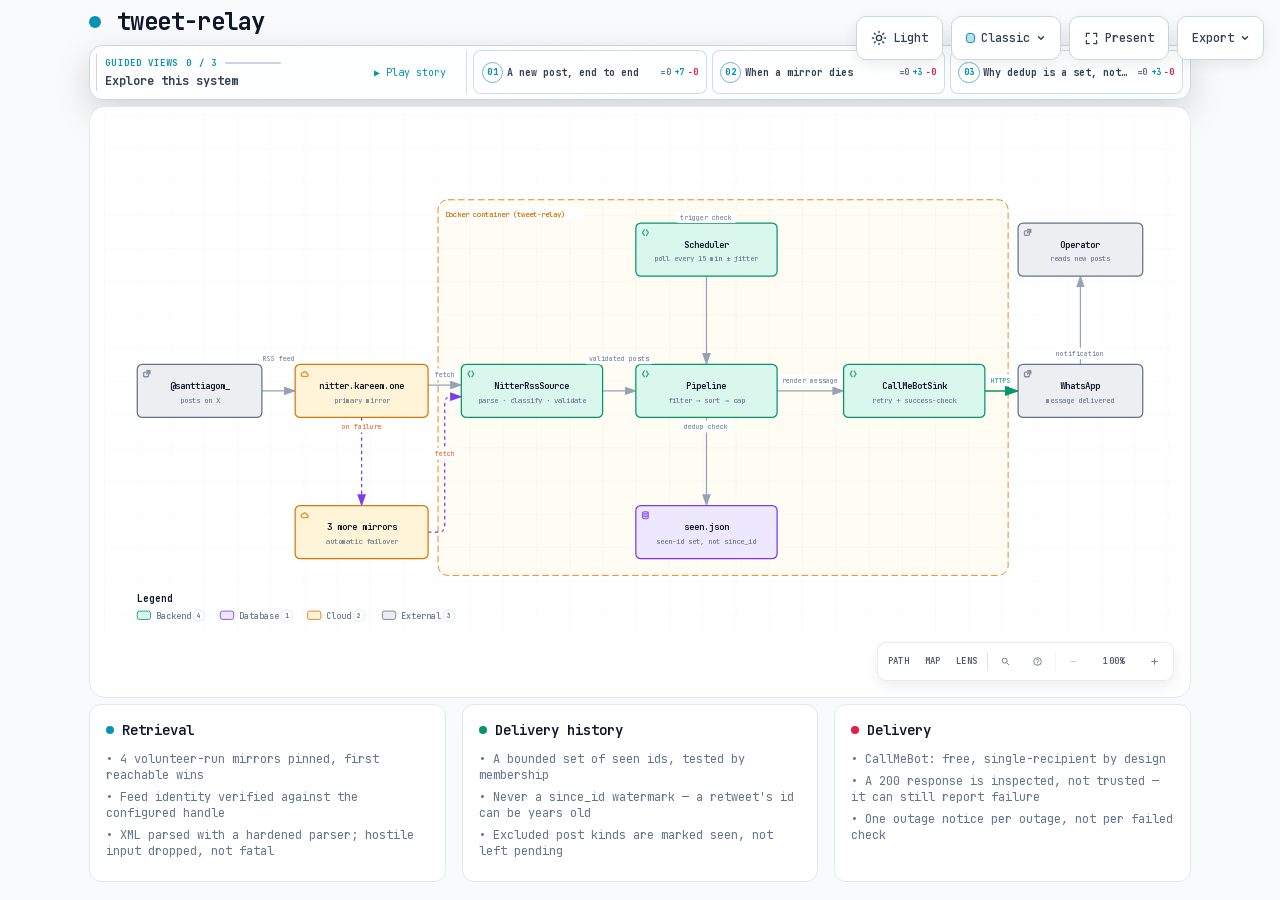
==== docs/tweet-relay.architecture.html @ aaff0f8b "Update README; add architecture diagram README was stale relative to the repo: test count (256 -> 27" ====
<!DOCTYPE html>
<html lang="en" data-theme="dark" data-preset="classic">
<head>
  <meta charset="UTF-8">
  <meta name="viewport" content="width=device-width, initial-scale=1.0">
  <meta name="generator" content="archify 2.17.0-dev.1">
  <title>tweet-relay Diagram</title>
  <script>
    // Resolve the theme before first paint so light-preference users don't
    // see a dark flash. The toolbar script below re-applies with UI state.
    (function () {
      try {
        var theme = null;
        try {
          var param = new URLSearchParams(window.location.search).get('theme');
          if (param === 'light' || param === 'dark') theme = param;
          if (new URLSearchParams(window.location.search).get('embed') === '1') {
            document.documentElement.setAttribute('data-embed', 'true');
          }
          if (new URLSearchParams(window.location.search).get('present') === '1') {
            document.documentElement.setAttribute('data-present', 'true');
          }
        } catch (_) {}
        if (!theme) {
          try { theme = localStorage.getItem('archify-theme'); } catch (_) {}
        }
        if (theme !== 'light' && theme !== 'dark') {
          theme = window.matchMedia('(prefers-color-scheme: light)').matches ? 'light' : 'dark';
        }
        document.documentElement.setAttribute('data-theme', theme);
      } catch (_) {}
    })();
  </script>
  <style id="archify-fonts">
/*
JetBrains Mono variable WOFF2 subsets from Google Fonts service revision v24.
These fixed bytes are shared by the viewer and its SVG/raster exports.
No local() source: an installed copy must not override the bundled font.
Uncovered characters (including CJK) still use the system fallback stack.
Upstream: https://github.com/JetBrains/JetBrainsMono

cyrillic-ext    1664 bytes  sha256 9343de2ca5d9549f792e7962375af8efb0f320c7643bfd36c884b5a30e5c396f
cyrillic        8892 bytes  sha256 4995a9a43ac659ec32fcd8b463755cd6a07b31a6e6b3894a6a153b661cf490e2
greek           6800 bytes  sha256 49c3da6c9a2b279b0f1f860f5cfb1f5dc38d88a5c7be9c9b1837bbc4e3db6111
vietnamese      5872 bytes  sha256 d44eb1936043a56038eb02dd70b243f379bef65783f94ec12f277550720411f1
latin-ext      11596 bytes  sha256 9c38cb2d0d2d93c1ee6e21fa78db76f13ea7e15e15cc64214c7ca89b6aaa35c4
latin          31340 bytes  sha256 2c32b9b3ee358c119e210f6f5195f9bd34894d78a785ff2e95d60e718e400af4

Copyright 2020 The JetBrains Mono Project Authors (https://github.com/JetBrains/JetBrainsMono)

This Font Software is licensed under the SIL Open Font License, Version 1.1.
This license is copied below, and is also available with a FAQ at:
https://openfontlicense.org


-----------------------------------------------------------
SIL OPEN FONT LICENSE Version 1.1 - 26 February 2007
-----------------------------------------------------------

PREAMBLE
The goals of the Open Font License (OFL) are to stimulate worldwide
development of collaborative font projects, to support the font creation
efforts of academic and linguistic communities, and to provide a free and
open framework in which fonts may be shared and improved in partnership
with others.

The OFL allows the licensed fonts to be used, studied, modified and
redistributed freely as long as they are not sold by themselves. The
fonts, including any derivative works, can be bundled, embedded,
redistributed and/or sold with any software provided that any reserved
names are not used by derivative works. The fonts and derivatives,
however, cannot be released under any other type of license. The
requirement for fonts to remain under this license does not apply
to any document created using the fonts or their derivatives.

DEFINITIONS
"Font Software" refers to the set of files released by the Copyright
Holder(s) under this license and clearly marked as such. This may
include source files, build scripts and documentation.

"Reserved Font Name" refers to any names specified as such after the
copyright statement(s).

"Original Version" refers to the collection of Font Software components as
distributed by the Copyright Holder(s).

"Modified Version" refers to any derivative made by adding to, deleting,
or substituting -- in part or in whole -- any of the components of the
Original Version, by changing formats or by porting the Font Software to a
new environment.

"Author" refers to any designer, engineer, programmer, technical
writer or other person who contributed to the Font Software.

PERMISSION & CONDITIONS
Permission is hereby granted, free of charge, to any person obtaining
a copy of the Font Software, to use, study, copy, merge, embed, modify,
redistribute, and sell modified and unmodified copies of the Font
Software, subject to the following conditions:

1) Neither the Font Software nor any of its individual components,
in Original or Modified Versions, may be sold by itself.

2) Original or Modified Versions of the Font Software may be bundled,
redistributed and/or sold with any software, provided that each copy
contains the above copyright notice and this license. These can be
included either as stand-alone text files, human-readable headers or
in the appropriate machine-readable metadata fields within text or
binary files as long as those fields can be easily viewed by the user.

3) No Modified Version of the Font Software may use the Reserved Font
Name(s) unless explicit written permission is granted by the corresponding
Copyright Holder. This restriction only applies to the primary font name as
presented to the users.

4) The name(s) of the Copyright Holder(s) or the Author(s) of the Font
Software shall not be used to promote, endorse or advertise any
Modified Version, except to acknowledge the contribution(s) of the
Copyright Holder(s) and the Author(s) or with their explicit written
permission.

5) The Font Software, modified or unmodified, in part or in whole,
must be distributed entirely under this license, and must not be
distributed under any other license. The requirement for fonts to
remain under this license does not apply to any document created
using the Font Software.

TERMINATION
This license becomes null and void if any of the above conditions are
not met.

DISCLAIMER
THE FONT SOFTWARE IS PROVIDED "AS IS", WITHOUT WARRANTY OF ANY KIND,
EXPRESS OR IMPLIED, INCLUDING BUT NOT LIMITED TO ANY WARRANTIES OF
MERCHANTABILITY, FITNESS FOR A PARTICULAR PURPOSE AND NONINFRINGEMENT
OF COPYRIGHT, PATENT, TRADEMARK, OR OTHER RIGHT. IN NO EVENT SHALL THE
COPYRIGHT HOLDER BE LIABLE FOR ANY CLAIM, DAMAGES OR OTHER LIABILITY,
INCLUDING ANY GENERAL, SPECIAL, INDIRECT, INCIDENTAL, OR CONSEQUENTIAL
DAMAGES, WHETHER IN AN ACTION OF CONTRACT, TORT OR OTHERWISE, ARISING
FROM, OUT OF THE USE OR INABILITY TO USE THE FONT SOFTWARE OR FROM
OTHER DEALINGS IN THE FONT SOFTWARE.
*/
    /* cyrillic-ext */
    @font-face { font-family: 'JetBrains Mono'; font-style: normal; font-weight: 400 800; font-display: swap;
      src: url([data-uri]) format('woff2');
      unicode-range: U+0460-052F, U+1C80-1C8A, U+20B4, U+2DE0-2DFF, U+A640-A69F, U+FE2E-FE2F; }
    /* cyrillic */
    @font-face { font-family: 'JetBrains Mono'; font-style: normal; font-weight: 400 800; font-display: swap;
      src: url([data-uri]) format('woff2');
      unicode-range: U+0301, U+0400-045F, U+0490-0491, U+04B0-04B1, U+2116; }
    /* greek */
    @font-face { font-family: 'JetBrains Mono'; font-style: normal; font-weight: 400 800; font-display: swap;
      src: url([data-uri]) format('woff2');
      unicode-range: U+0370-0377, U+037A-037F, U+0384-038A, U+038C, U+038E-03A1, U+03A3-03FF; }
    /* vietnamese */
    @font-face { font-family: 'JetBrains Mono'; font-style: normal; font-weight: 400 800; font-display: swap;
      src: url([data-uri]) format('woff2');
      unicode-range: U+0102-0103, U+0110-0111, U+0128-0129, U+0168-0169, U+01A0-01A1, U+01AF-01B0, U+0300-0301, U+0303-0304, U+0308-0309, U+0323, U+0329, U+1EA0-1EF9, U+20AB; }
    /* latin-ext */
    @font-face { font-family: 'JetBrains Mono'; font-style: normal; font-weight: 400 800; font-display: swap;
      src: url([data-uri]) format('woff2');
      unicode-range: U+0100-02BA, U+02BD-02C5, U+02C7-02CC, U+02CE-02D7, U+02DD-02FF, U+0304, U+0308, U+0329, U+1D00-1DBF, U+1E00-1E9F, U+1EF2-1EFF, U+2020, U+20A0-20AB, U+20AD-20C0, U+2113, U+2C60-2C7F, U+A720-A7FF; }
    /* latin */
    @font-face { font-family: 'JetBrains Mono'; font-style: normal; font-weight: 400 800; font-display: swap;
      src: url([data-uri]) format('woff2');
      unicode-range: U+0000-00FF, U+0131, U+0152-0153, U+02BB-02BC, U+02C6, U+02DA, U+02DC, U+0304, U+0308, U+0329, U+2000-206F, U+20AC, U+2122, U+2191, U+2193, U+2212, U+2215, U+FEFF, U+FFFD; }
  </style>
  <style>
    /* ==========================================================
       THEME VARIABLES — switch by toggling [data-theme] on <html>
       ========================================================== */
    :root,
    [data-theme="dark"] {
      --bg: #020617;
      --grid: #1e293b;
      --text: #ffffff;
      --text-muted: #94a3b8;
      --text-dim: #475569;
      /* UI chrome and menu hints need more contrast than SVG .t-dim accents */
      --text-faint: #7d8da1;

      --panel: rgba(15, 23, 42, 0.5);
      --panel-border: #1e293b;
      --lane-fill: rgba(15, 23, 42, 0.22);
      --lane-stroke: #334155;

      --arrow: #64748b;
      --arrow-emphasis: #34d399;

      /* Opaque mask color used behind semi-transparent component fills
         so the arrows drawn underneath are properly hidden. */
      --mask: #0f172a;

      --frontend-fill:    rgba(8, 51, 68, 0.4);
      --frontend-stroke:  #22d3ee;
      --backend-fill:     rgba(6, 78, 59, 0.4);
      --backend-stroke:   #34d399;
      --database-fill:    rgba(76, 29, 149, 0.4);
      --database-stroke:  #a78bfa;
      --cloud-fill:       rgba(120, 53, 15, 0.3);
      --cloud-stroke:     #fbbf24;
      --security-fill:    rgba(136, 19, 55, 0.4);
      --security-stroke:  #fb7185;
      --messagebus-fill:  rgba(251, 146, 60, 0.3);
      --messagebus-stroke:#fb923c;
      --external-fill:    rgba(30, 41, 59, 0.5);
      --external-stroke:  #94a3b8;

      --toolbar-bg:       rgba(15, 23, 42, 0.8);
      --toolbar-border:   #334155;
      --toolbar-text:     #e2e8f0;
      --toolbar-hover:    rgba(15, 23, 42, 0.95);
      --toolbar-menu-bg:  #0f172a;
    }

    [data-theme="light"] {
      --bg: #f8fafc;
      --grid: #e2e8f0;
      --text: #0f172a;
      --text-muted: #64748b;
      --text-dim: #94a3b8;
      --text-faint: #64748b;

      --panel: #ffffff;
      --panel-border: #e2e8f0;
      --lane-fill: rgba(248, 250, 252, 0.65);
      --lane-stroke: #cbd5e1;

      --arrow: #94a3b8;
      --arrow-emphasis: #059669;

      --mask: #ffffff;

      --frontend-fill:    rgba(34, 211, 238, 0.15);
      --frontend-stroke:  #0891b2;
      --backend-fill:     rgba(52, 211, 153, 0.18);
      --backend-stroke:   #059669;
      --database-fill:    rgba(167, 139, 250, 0.2);
      --database-stroke:  #7c3aed;
      --cloud-fill:       rgba(251, 191, 36, 0.18);
      --cloud-stroke:     #d97706;
      --security-fill:    rgba(251, 113, 133, 0.15);
      --security-stroke:  #e11d48;
      --messagebus-fill:  rgba(251, 146, 60, 0.15);
      --messagebus-stroke:#ea580c;
      --external-fill:    rgba(148, 163, 184, 0.18);
      --external-stroke:  #64748b;

      --toolbar-bg:       rgba(255, 255, 255, 0.92);
      --toolbar-border:   #cbd5e1;
      --toolbar-text:     #334155;
      --toolbar-hover:    #ffffff;
      --toolbar-menu-bg:  #ffffff;
    }

    /* ==========================================================
       SIGNAL FLOW — an opt-in, motion-forward visual preset.
       The variables also target a standalone exported SVG, whose
       root carries data-preset and data-theme directly.
       ========================================================== */
    [data-preset="signal-flow"][data-theme="dark"] {
      --bg: #030711;
      --grid: #15233a;
      --panel: rgba(6, 14, 28, 0.78);
      --panel-border: #1d3350;
      --lane-fill: rgba(9, 22, 40, 0.5);
      --lane-stroke: #2c4564;
      --text: #f5fbff;
      --text-muted: #9eb0c7;
      --text-dim: #52667f;
      --text-faint: #7890ad;
      --mask: #07101e;
      --frontend-fill: rgba(6, 182, 212, 0.14);
      --frontend-stroke: #67e8f9;
      --backend-fill: rgba(16, 185, 129, 0.14);
      --backend-stroke: #5eead4;
      --database-fill: rgba(139, 92, 246, 0.16);
      --database-stroke: #c4b5fd;
      --cloud-fill: rgba(245, 158, 11, 0.13);
      --cloud-stroke: #fcd34d;
      --security-fill: rgba(244, 63, 94, 0.13);
      --security-stroke: #fda4af;
      --messagebus-fill: rgba(249, 115, 22, 0.13);
      --messagebus-stroke: #fdba74;
      --external-fill: rgba(71, 85, 105, 0.24);
      --external-stroke: #a5b4c7;
      --arrow: #7890ad;
      --arrow-emphasis: #2dd4bf;
      --toolbar-bg: rgba(7, 16, 30, 0.86);
      --toolbar-border: #29415f;
      --toolbar-menu-bg: #07101e;
    }

    [data-preset="signal-flow"][data-theme="light"] {
      --bg: #f4f9fc;
      --grid: #d4e5ee;
      --panel: rgba(255, 255, 255, 0.82);
      --panel-border: #bfd5e2;
      --lane-fill: rgba(232, 243, 248, 0.62);
      --lane-stroke: #a9c5d5;
      --text: #102638;
      --text-muted: #587287;
      --text-dim: #8aa2b4;
      --text-faint: #668397;
      --mask: #ffffff;
      --frontend-fill: rgba(6, 182, 212, 0.09);
      --frontend-stroke: #0789a1;
      --backend-fill: rgba(5, 150, 105, 0.09);
      --backend-stroke: #087f69;
      --database-fill: rgba(124, 58, 237, 0.09);
      --database-stroke: #7254c7;
      --cloud-fill: rgba(217, 119, 6, 0.08);
      --cloud-stroke: #b9670b;
      --security-fill: rgba(225, 29, 72, 0.08);
      --security-stroke: #c53a59;
      --messagebus-fill: rgba(234, 88, 12, 0.08);
      --messagebus-stroke: #c65f27;
      --external-fill: rgba(100, 116, 139, 0.1);
      --external-stroke: #607a8c;
      --arrow: #7b97aa;
      --arrow-emphasis: #0d9488;
    }

    /* ==========================================================
       BLUEPRINT — a review-first drafting preset for deployment,
       infrastructure, and technical design documentation. It keeps
       the same semantic palette and geometry while trading glow for
       precise grid contrast, squared materials, and drafting marks.
       ========================================================== */
    [data-preset="blueprint"][data-theme="dark"] {
      --bg: #06131f;
      --grid: #17425a;
      --panel: rgba(7, 27, 43, 0.9);
      --panel-border: #27627f;
      --lane-fill: rgba(10, 43, 66, 0.36);
      --lane-stroke: #34799a;
      --text: #e3f6ff;
      --text-muted: #91b8ca;
      --text-dim: #557e92;
      --text-faint: #739caf;
      --mask: #0a2031;
      --frontend-fill: rgba(26, 157, 193, 0.14);
      --frontend-stroke: #66d9ef;
      --backend-fill: rgba(31, 155, 124, 0.13);
      --backend-stroke: #69dfbd;
      --database-fill: rgba(120, 105, 196, 0.14);
      --database-stroke: #b4a8ff;
      --cloud-fill: rgba(197, 145, 43, 0.13);
      --cloud-stroke: #ffd166;
      --security-fill: rgba(199, 76, 104, 0.13);
      --security-stroke: #ff8da1;
      --messagebus-fill: rgba(207, 112, 49, 0.13);
      --messagebus-stroke: #ffad66;
      --external-fill: rgba(84, 119, 139, 0.18);
      --external-stroke: #a7cad9;
      --arrow: #78a3b7;
      --arrow-emphasis: #64dfc1;
      --toolbar-bg: rgba(7, 28, 45, 0.92);
      --toolbar-border: #34799a;
      --toolbar-text: #d8f3ff;
      --toolbar-hover: rgba(18, 58, 83, 0.95);
      --toolbar-menu-bg: #0a2031;
    }

    [data-preset="blueprint"][data-theme="light"] {
      --bg: #edf7fa;
      --grid: #b5d5e1;
      --panel: rgba(249, 253, 255, 0.94);
      --panel-border: #78aabd;
      --lane-fill: rgba(210, 232, 240, 0.42);
      --lane-stroke: #83b2c4;
      --text: #123344;
      --text-muted: #4e7486;
      --text-dim: #86a6b4;
      --text-faint: #668c9d;
      --mask: #f9fdff;
      --frontend-fill: rgba(8, 145, 178, 0.08);
      --frontend-stroke: #087f9c;
      --backend-fill: rgba(5, 128, 101, 0.08);
      --backend-stroke: #08755f;
      --database-fill: rgba(100, 75, 180, 0.08);
      --database-stroke: #6757a8;
      --cloud-fill: rgba(181, 120, 15, 0.08);
      --cloud-stroke: #a86609;
      --security-fill: rgba(190, 48, 80, 0.07);
      --security-stroke: #b32f50;
      --messagebus-fill: rgba(196, 81, 22, 0.07);
      --messagebus-stroke: #b65120;
      --external-fill: rgba(79, 112, 128, 0.08);
      --external-stroke: #506f7e;
      --arrow: #6d93a5;
      --arrow-emphasis: #087f69;
      --toolbar-bg: rgba(247, 252, 254, 0.94);
      --toolbar-border: #8ab5c5;
      --toolbar-text: #294f61;
      --toolbar-hover: #ffffff;
      --toolbar-menu-bg: #f9fdff;
    }

    /* ==========================================================
       EDITORIAL — a warm, publication-minded preset for design
       reviews, launch notes, and documentation. The diagram keeps
       the same semantic palette and exact geometry, but trades
       software chrome for paper, ink, ruled structure, and one
       restrained vermilion accent.
       ========================================================== */
    [data-preset="editorial"][data-theme="dark"] {
      --bg: #181611;
      --grid: #39342a;
      --panel: rgba(35, 31, 24, 0.96);
      --panel-border: #625a4a;
      --lane-fill: rgba(52, 46, 35, 0.46);
      --lane-stroke: #726957;
      --text: #f4eddf;
      --text-muted: #b9ae9b;
      --text-dim: #776e60;
      --text-faint: #9d917e;
      --mask: #231f18;
      --frontend-fill: rgba(43, 133, 142, 0.16);
      --frontend-stroke: #7fc6c7;
      --backend-fill: rgba(63, 132, 92, 0.16);
      --backend-stroke: #8fc29e;
      --database-fill: rgba(117, 91, 141, 0.17);
      --database-stroke: #c0a4d0;
      --cloud-fill: rgba(170, 119, 49, 0.16);
      --cloud-stroke: #d8ad68;
      --security-fill: rgba(157, 69, 65, 0.17);
      --security-stroke: #df9085;
      --messagebus-fill: rgba(174, 79, 42, 0.16);
      --messagebus-stroke: #df946f;
      --external-fill: rgba(126, 115, 96, 0.18);
      --external-stroke: #b8ad99;
      --arrow: #948978;
      --arrow-emphasis: #dd6b3d;
      --toolbar-bg: rgba(35, 31, 24, 0.92);
      --toolbar-border: #625a4a;
      --toolbar-text: #eee5d5;
      --toolbar-hover: #302a20;
      --toolbar-menu-bg: #231f18;
    }

    [data-preset="editorial"][data-theme="light"] {
      --bg: #f2eee5;
      --grid: #d8d0c2;
      --panel: rgba(251, 248, 241, 0.97);
      --panel-border: #c4b9a6;
      --lane-fill: rgba(229, 221, 207, 0.42);
      --lane-stroke: #b8aa94;
      --text: #242018;
      --text-muted: #6f6658;
      --text-dim: #a09788;
      --text-faint: #817767;
      --mask: #fbf8f1;
      --frontend-fill: rgba(31, 117, 126, 0.09);
      --frontend-stroke: #287e84;
      --backend-fill: rgba(42, 119, 75, 0.09);
      --backend-stroke: #397b53;
      --database-fill: rgba(105, 75, 130, 0.09);
      --database-stroke: #765d86;
      --cloud-fill: rgba(157, 103, 31, 0.1);
      --cloud-stroke: #9a671f;
      --security-fill: rgba(153, 58, 52, 0.09);
      --security-stroke: #9e463f;
      --messagebus-fill: rgba(182, 70, 27, 0.09);
      --messagebus-stroke: #ad4b25;
      --external-fill: rgba(101, 91, 75, 0.09);
      --external-stroke: #746b5e;
      --arrow: #8a806f;
      --arrow-emphasis: #bb4c23;
      --toolbar-bg: rgba(251, 248, 241, 0.94);
      --toolbar-border: #c4b9a6;
      --toolbar-text: #40392f;
      --toolbar-hover: #fffdf8;
      --toolbar-menu-bg: #fbf8f1;
    }

    * { margin: 0; padding: 0; box-sizing: border-box; }

    body {
      font-family: 'JetBrains Mono', ui-monospace, SFMono-Regular, Menlo, Consolas, 'DejaVu Sans Mono', 'Liberation Mono', 'Noto Sans Mono CJK SC', 'PingFang SC', 'Hiragino Sans GB', 'Microsoft YaHei', monospace;
      background: var(--bg);
      min-height: 100vh;
      padding: 2rem;
      color: var(--text);
      transition: background 0.2s ease, color 0.2s ease;
    }

    html[data-preset="signal-flow"] body {
      background-image:
        radial-gradient(circle at 18% -8%, rgba(34, 211, 238, 0.14), transparent 34rem),
        radial-gradient(circle at 92% 18%, rgba(139, 92, 246, 0.12), transparent 30rem);
      background-attachment: fixed;
    }
    html[data-preset="signal-flow"][data-theme="light"] body {
      background-image:
        radial-gradient(circle at 18% -8%, rgba(6, 182, 212, 0.12), transparent 34rem),
        radial-gradient(circle at 92% 18%, rgba(139, 92, 246, 0.08), transparent 30rem);
    }
    html[data-preset="blueprint"] body {
      background-image:
        linear-gradient(var(--grid) 1px, transparent 1px),
        linear-gradient(90deg, var(--grid) 1px, transparent 1px);
      background-size: 32px 32px;
      background-position: -1px -1px;
      background-attachment: fixed;
    }
    html[data-preset="editorial"] body {
      background-image:
        linear-gradient(90deg, transparent 0, transparent 5.4rem, color-mix(in srgb, var(--security-stroke) 18%, transparent) 5.4rem, color-mix(in srgb, var(--security-stroke) 18%, transparent) calc(5.4rem + 1px), transparent calc(5.4rem + 1px)),
        repeating-linear-gradient(0deg, transparent 0, transparent 31px, color-mix(in srgb, var(--grid) 36%, transparent) 31px, color-mix(in srgb, var(--grid) 36%, transparent) 32px);
      background-attachment: fixed;
    }

    /* Gallery/embed mode keeps the generated artifact as the source of truth
       while presenting only its diagram surface inside a proof card. */
    html[data-embed="true"] body {
      min-height: 0;
      padding: 0;
      overflow: hidden;
      background: var(--bg);
      background-image: none;
    }
    html[data-embed="true"] .toolbar,
    html[data-embed="true"] .header,
    html[data-embed="true"] .cards,
    html[data-embed="true"] .diagram-nav,
    html[data-embed="true"] .overview-map,
    html[data-embed="true"] .focus-chip,
    html[data-embed="true"] .route-probe,
    html[data-embed="true"] .semantic-lens,
    html[data-embed="true"] .diagram-guide,
    html[data-embed="true"] .node-finder,
    html[data-embed="true"] .guided-views { display: none !important; }
    html[data-embed="true"] .container { max-width: none; }
    html[data-embed="true"] .diagram-container {
      padding: 0.5rem;
      border: 0;
      border-radius: 0;
      box-shadow: none;
    }
    html[data-embed="true"] .diagram-container svg { min-width: 0; }

    /* Share Chapter Cue lives in the HTML viewer layer, not inside the SVG.
       It gives one-shot embeds a title, authored note, truthful stop order,
       and lifecycle state while canonical diagram geometry stays untouched. */
    .share-chapter-cue { display: none; }
    html[data-embed="true"][data-share-playback="true"] .share-chapter-cue:not([hidden]),
    html[data-embed="true"][data-share-moment="true"] .share-chapter-cue:not([hidden]) {
      position: absolute;
      z-index: 18;
      top: 0.85rem;
      left: 50%;
      display: grid;
      grid-template-columns: auto minmax(9rem, 13.5rem) minmax(0, 1fr);
      align-items: center;
      gap: 0.45rem 0.85rem;
      width: min(52rem, calc(100% - 1.5rem));
      min-height: 3.35rem;
      padding: 0.55rem 0.75rem 0.65rem;
      overflow: hidden;
      border: 1px solid color-mix(in srgb, var(--frontend-stroke) 42%, var(--toolbar-border));
      border-radius: 0.75rem;
      background:
        linear-gradient(115deg, color-mix(in srgb, var(--frontend-fill) 52%, transparent), transparent 45%),
        color-mix(in srgb, var(--toolbar-menu-bg) 92%, transparent);
      color: var(--toolbar-text);
      box-shadow: 0 14px 42px rgba(0, 0, 0, 0.3), inset 0 1px 0 rgba(255, 255, 255, 0.045);
      backdrop-filter: blur(16px);
      pointer-events: none;
      animation: archify-share-cue-enter 280ms cubic-bezier(0.22, 1, 0.36, 1) both;
    }
    html[data-preset="blueprint"] .share-chapter-cue {
      border-radius: 0.2rem;
      background:
        linear-gradient(90deg, color-mix(in srgb, var(--frontend-fill) 46%, transparent), transparent 36%),
        var(--toolbar-menu-bg);
      box-shadow: 0 10px 28px rgba(0, 0, 0, 0.2);
      backdrop-filter: none;
    }
    html[data-preset="editorial"] .share-chapter-cue {
      border-color: var(--panel-border);
      background:
        linear-gradient(90deg, color-mix(in srgb, var(--security-fill) 58%, transparent), transparent 42%),
        var(--toolbar-menu-bg);
      box-shadow: 0 10px 30px color-mix(in srgb, #000 18%, transparent);
      backdrop-filter: none;
    }
    html[data-preset="editorial"] .share-chapter-state { color: var(--arrow-emphasis); }
    html[data-preset="editorial"] .share-chapter-state::before {
      border-radius: 0;
      box-shadow: none;
      transform: rotate(45deg) scale(0.8);
    }
    .share-chapter-index {
      display: grid;
      gap: 0.12rem;
      min-width: 5rem;
      padding-right: 0.75rem;
      border-right: 1px solid var(--toolbar-border);
    }
    .share-chapter-state {
      display: inline-flex;
      align-items: center;
      gap: 0.36rem;
      color: var(--frontend-stroke);
      font-size: 0.5rem;
      font-weight: 800;
      letter-spacing: 0.14em;
      text-transform: uppercase;
    }
    .share-chapter-state::before {
      width: 0.38rem;
      height: 0.38rem;
      border-radius: 50%;
      background: currentColor;
      box-shadow: 0 0 10px currentColor;
      content: '';
    }
    .share-chapter-cue[data-state="playing"] .share-chapter-state::before {
      animation: archify-share-cue-pulse 1.15s ease-in-out infinite;
    }
    .share-chapter-count {
      color: var(--text-faint);
      font-size: 0.5rem;
      font-weight: 700;
      letter-spacing: 0.08em;
      text-transform: uppercase;
    }
    .share-chapter-copy { min-width: 0; }
    .share-chapter-copy strong,
    .share-chapter-copy small,
    .share-chapter-route {
      display: block;
      overflow: hidden;
      text-overflow: ellipsis;
      white-space: nowrap;
    }
    .share-chapter-copy strong {
      color: var(--toolbar-text);
      font-size: 0.6875rem;
      line-height: 1.35;
    }
    .share-chapter-copy small {
      margin-top: 0.08rem;
      color: var(--text-muted);
      font-size: 0.5rem;
      line-height: 1.35;
    }
    .share-chapter-route {
      color: color-mix(in srgb, var(--frontend-stroke) 76%, var(--text-muted));
      font-size: 0.5625rem;
      font-weight: 650;
      letter-spacing: 0.015em;
      text-align: right;
    }
    .share-chapter-progress {
      position: absolute;
      right: 0;
      bottom: 0;
      left: 0;
      height: 2px;
      overflow: hidden;
      background: color-mix(in srgb, var(--toolbar-border) 72%, transparent);
    }
    .share-chapter-progress span {
      display: block;
      width: 100%;
      height: 100%;
      background: linear-gradient(90deg, var(--frontend-stroke), var(--database-stroke));
      box-shadow: 0 0 12px var(--frontend-stroke);
      transform: scaleX(0);
      transform-origin: left center;
    }

    /* Presentation Stage is a viewer-only layer: it gives the live diagram
       the viewport while keeping guided views, theme, focus, and exports real.
       Embed mode wins when both query parameters are present. */
    html[data-present="true"]:not([data-embed="true"]) body {
      height: 100dvh;
      min-height: 0;
      padding: 1rem;
      overflow: hidden;
    }
    html[data-present="true"]:not([data-embed="true"]) .container {
      display: flex;
      flex-direction: column;
      gap: 0.75rem;
      width: 100%;
      max-width: none;
      height: calc(100dvh - 2rem);
    }
    html[data-present="true"]:not([data-embed="true"]) .header {
      flex: none;
      min-width: 0;
      margin: 0;
      padding-right: 23rem;
    }
    html[data-present="true"]:not([data-embed="true"]) .header-row { margin-bottom: 0.25rem; }
    html[data-present="true"]:not([data-embed="true"]) .subtitle {
      overflow: hidden;
      text-overflow: ellipsis;
      white-space: nowrap;
    }
    html[data-present="true"]:not([data-embed="true"]) .guided-views {
      flex: none;
      margin-bottom: 0;
    }
    html[data-present="true"]:not([data-embed="true"]) .diagram-container {
      display: flex;
      flex: 1 1 auto;
      align-items: center;
      justify-content: center;
      min-height: 0;
      padding: 0.75rem;
      padding-bottom: calc(0.75rem + var(--archify-nav-reserve));
    }
    html[data-present="true"]:not([data-embed="true"]) .diagram-container > svg {
      flex: 1 1 auto;
      height: 100%;
      min-height: 0;
      width: 100%;
      min-width: 0;
    }
    html[data-present="true"]:not([data-embed="true"]) .cards { display: none; }
    html[data-present="true"]:not([data-embed="true"]) #btn-present {
      border-color: var(--frontend-stroke);
      color: var(--frontend-stroke);
    }

    /* The reader owns only the outer scale. Wide diagrams keep one authored
       SVG/viewBox while the runtime chooses a desktop width from the actual
       vertical budget. This avoids device-specific files and breakpoint
       jumps between a laptop and a tall monitor. */
    .container {
      width: 100%;
      max-width: var(--archify-reader-width, 1440px);
      margin: 0 auto;
    }
    @media (min-width: 768px) and (max-height: 920px) {
      .header { margin-bottom: 1rem; }
      .diagram-container { padding: 1rem; }
      .cards { margin-top: 1rem; }
      .card { padding: 1rem; }
    }

    .header { margin-bottom: 1.5rem; padding-right: 29.5rem; }

    html[data-preset="signal-flow"] .header,
    html[data-preset="blueprint"] .header,
    html[data-preset="editorial"] .header { padding-right: 29.5rem; }

    .header-row {
      display: flex;
      align-items: center;
      gap: 1rem;
      margin-bottom: 0.5rem;
    }

    .pulse-dot {
      width: 12px;
      height: 12px;
      background: var(--frontend-stroke);
      border-radius: 50%;
      animation: none;
    }

    html[data-motion-capable="true"] .pulse-dot { animation: pulse 2s infinite; }

    @keyframes pulse {
      0%, 100% { opacity: 1; }
      50% { opacity: 0.5; }
    }

    h1 {
      font-size: 1.5rem;
      font-weight: 700;
      letter-spacing: -0.025em;
    }

    .subtitle {
      color: var(--text-muted);
      font-size: 0.875rem;
      margin-left: 1.75rem;
    }

    html[data-preset="signal-flow"] .header-row::after {
      content: attr(data-preset-badge-signal-flow);
      margin-left: auto;
      color: var(--frontend-stroke);
      border: 1px solid var(--frontend-stroke);
      border-radius: 999px;
      padding: 0.28rem 0.6rem;
      font-size: 0.625rem;
      letter-spacing: 0.12em;
      opacity: 0.82;
      box-shadow: 0 0 20px rgba(34, 211, 238, 0.12);
      white-space: nowrap;
    }

    html[data-preset="blueprint"] .pulse-dot {
      width: 10px;
      height: 10px;
      border: 1px solid var(--frontend-stroke);
      border-radius: 1px;
      background: transparent;
      box-shadow: inset 0 0 0 2px var(--bg);
      transform: rotate(45deg);
      animation: none;
    }
    html[data-preset="blueprint"] .header-row::after {
      content: attr(data-preset-badge-blueprint);
      margin-left: auto;
      padding: 0.28rem 0.55rem;
      border-top: 1px solid var(--frontend-stroke);
      border-bottom: 1px solid var(--frontend-stroke);
      color: var(--frontend-stroke);
      font-size: 0.5625rem;
      font-weight: 700;
      letter-spacing: 0.14em;
      white-space: nowrap;
    }

    html[data-preset="editorial"] h1,
    html[data-preset="editorial"] .card h3 {
      font-family: Georgia, 'Times New Roman', 'Songti SC', STSong, serif;
      letter-spacing: -0.02em;
    }
    html[data-preset="editorial"] h1 { font-size: 1.72rem; font-weight: 600; }
    html[data-preset="editorial"] .pulse-dot {
      width: 9px;
      height: 9px;
      border: 1px solid var(--arrow-emphasis);
      border-radius: 0;
      background: var(--arrow-emphasis);
      box-shadow: 0 0 0 3px color-mix(in srgb, var(--arrow-emphasis) 14%, transparent);
      transform: rotate(45deg);
      animation: none;
    }
    html[data-preset="editorial"] .header-row::after {
      content: attr(data-preset-badge-editorial);
      margin-left: auto;
      padding: 0.32rem 0 0.24rem;
      border-bottom: 2px solid var(--arrow-emphasis);
      color: var(--arrow-emphasis);
      font-family: Georgia, 'Times New Roman', serif;
      font-size: 0.625rem;
      font-style: italic;
      font-weight: 600;
      letter-spacing: 0.08em;
      white-space: nowrap;
    }

    .diagram-container {
      --archify-nav-reserve: 0px;
      background: var(--panel);
      border-radius: 1rem;
      border: 1px solid var(--panel-border);
      padding: 1.5rem;
      padding-bottom: calc(1.5rem + var(--archify-nav-reserve));
      overflow: hidden;
      position: relative;
    }

    html[data-preset="signal-flow"] .diagram-container {
      position: relative;
      overflow: hidden;
      background: linear-gradient(180deg, rgba(8, 20, 38, 0.82), rgba(3, 8, 18, 0.94));
      box-shadow: inset 0 1px 0 rgba(255, 255, 255, 0.04), 0 28px 80px rgba(0, 0, 0, 0.34);
    }
    html[data-preset="signal-flow"][data-theme="light"] .diagram-container {
      background: linear-gradient(180deg, rgba(255, 255, 255, 0.9), rgba(237, 246, 250, 0.94));
      box-shadow: inset 0 1px 0 rgba(255, 255, 255, 0.72), 0 24px 60px rgba(45, 78, 99, 0.12);
    }
    html[data-preset="blueprint"] .diagram-container {
      border-color: var(--panel-border);
      border-radius: 0.35rem;
      background: var(--panel);
      box-shadow:
        inset 0 0 0 1px color-mix(in srgb, var(--panel-border) 34%, transparent),
        0 18px 48px rgba(0, 0, 0, 0.16);
    }
    html[data-preset="blueprint"] .diagram-container::after {
      content: "";
      position: absolute;
      z-index: 10;
      inset: 0.7rem;
      pointer-events: none;
      background:
        linear-gradient(var(--frontend-stroke), var(--frontend-stroke)) left top / 1.35rem 1px no-repeat,
        linear-gradient(var(--frontend-stroke), var(--frontend-stroke)) left top / 1px 1.35rem no-repeat,
        linear-gradient(var(--frontend-stroke), var(--frontend-stroke)) right top / 1.35rem 1px no-repeat,
        linear-gradient(var(--frontend-stroke), var(--frontend-stroke)) right top / 1px 1.35rem no-repeat,
        linear-gradient(var(--frontend-stroke), var(--frontend-stroke)) left bottom / 1.35rem 1px no-repeat,
        linear-gradient(var(--frontend-stroke), var(--frontend-stroke)) left bottom / 1px 1.35rem no-repeat,
        linear-gradient(var(--frontend-stroke), var(--frontend-stroke)) right bottom / 1.35rem 1px no-repeat,
        linear-gradient(var(--frontend-stroke), var(--frontend-stroke)) right bottom / 1px 1.35rem no-repeat;
      opacity: 0.58;
    }
    html[data-preset="editorial"] .diagram-container {
      overflow: hidden;
      border-color: var(--panel-border);
      border-radius: 0.38rem;
      background:
        linear-gradient(90deg, color-mix(in srgb, var(--security-fill) 58%, transparent), transparent 12%),
        var(--panel);
      box-shadow:
        0 1px 0 color-mix(in srgb, var(--text) 6%, transparent),
        0 18px 48px color-mix(in srgb, #000 19%, transparent);
    }
    html[data-preset="editorial"] .diagram-container::after {
      position: absolute;
      z-index: 10;
      top: 0.72rem;
      right: 1.25rem;
      padding: 0.2rem 0.52rem;
      border: 1px solid var(--panel-border);
      background: var(--panel);
      color: var(--arrow-emphasis);
      content: attr(data-preset-badge-editorial-plate);
      font-family: Georgia, 'Times New Roman', serif;
      font-size: 0.52rem;
      font-style: italic;
      font-weight: 600;
      letter-spacing: 0.09em;
      pointer-events: none;
    }
    html[data-embed="true"][data-preset="editorial"] .diagram-container::after { display: none; }
    html[data-motion-capable="true"][data-preset="signal-flow"][data-ambient-motion="running"] .diagram-container::before {
      content: "";
      position: absolute;
      inset: 0;
      pointer-events: none;
      background: linear-gradient(115deg, transparent 28%, rgba(103, 232, 249, 0.035) 48%, transparent 68%);
      transform: translateX(-70%);
      animation: archify-signal-scan 4.8s ease-in-out 1 both;
    }

    /* Motion Governor gives the reader a real static state and gives the
       strongest semantic action the only motion budget. Atmosphere resets to
       its authored base instead of freezing mid-cycle. Static artifacts never
       start a decorative pulse or scan. */
    html:not([data-motion-capable="true"]) svg[data-animation="trace"] [data-animate] {
      animation: none !important;
    }
    html[data-motion="still"] .pulse-dot,
    html[data-motion="still"] .diagram-container::before,
    html[data-motion="still"] svg[data-animation="trace"] [data-animate],
    html[data-motion-owner] .pulse-dot,
    html[data-motion-owner] .diagram-container::before,
    html[data-motion-owner] svg[data-animation="trace"] [data-animate],
    html[data-embed="true"] .pulse-dot,
    html[data-embed="true"] .diagram-container::before,
    html[data-share-playback="true"] .pulse-dot,
    html[data-share-playback="true"] .diagram-container::before,
    html[data-document-hidden="true"] .pulse-dot,
    html[data-document-hidden="true"] .diagram-container::before,
    html[data-document-hidden="true"] svg[data-animation="trace"] [data-animate] {
      animation: none !important;
    }
    html[data-motion="still"] .diagram-container::before,
    html[data-motion-owner] .diagram-container::before,
    html[data-embed="true"] .diagram-container::before,
    html[data-share-playback="true"] .diagram-container::before {
      opacity: 0;
    }
    html[data-motion="still"] .guided-view-progress span,
    html[data-motion="still"] .guided-story-caption,
    html[data-motion="still"] .story-trail-flow,
    html[data-motion="still"] .intent-trace-flow,
    html[data-motion="still"] .route-probe-flow,
    html[data-motion="still"] .route-journey-flow,
    html[data-motion="still"] .semantic-lens-flow,
    html[data-motion="still"] .diagram-guide,
    html[data-motion="still"] [data-story-step],
    html[data-motion="still"] .overview-map-live,
    html[data-motion="still"] .guided-view-stop,
    html[data-motion="still"] .share-chapter-cue,
    html[data-motion="still"] .share-chapter-state::before,
    html[data-motion="still"] .share-chapter-progress span,
    html[data-document-hidden="true"] .guided-view-progress span,
    html[data-document-hidden="true"] .story-trail-flow,
    html[data-document-hidden="true"] .intent-trace-flow,
    html[data-document-hidden="true"] .route-probe-flow,
    html[data-document-hidden="true"] .route-journey-flow,
    html[data-document-hidden="true"] .semantic-lens-flow,
    html[data-document-hidden="true"] .diagram-guide,
    html[data-document-hidden="true"] [data-story-step],
    html[data-document-hidden="true"] .overview-map-live,
    html[data-document-hidden="true"] .guided-view-stop,
    html[data-document-hidden="true"] .share-chapter-cue,
    html[data-document-hidden="true"] .share-chapter-state::before,
    html[data-document-hidden="true"] .share-chapter-progress span {
      animation: none !important;
    }
    html[data-motion="still"] .guided-view-progress span {
      transform: scaleX(1) !important;
    }
    html[data-motion="still"] svg[data-story-playing="true"] .story-trail-flow {
      stroke-dasharray: none;
      stroke-dashoffset: 0;
      opacity: 0.55;
    }
    html[data-motion="still"] .intent-trace-flow,
    html[data-motion="still"] .route-probe-flow {
      stroke-dasharray: none;
      stroke-dashoffset: 0;
      opacity: 0.72;
    }
    html[data-motion="still"] .route-journey-overlay,
    html[data-document-hidden="true"] .route-journey-overlay { display: none !important; }
    html[data-motion="still"] .relationship-pulse-overlay,
    html[data-motion="still"] .story-carrier-overlay,
    html[data-document-hidden="true"] .story-carrier-overlay { display: none !important; }
    html[data-motion="still"] .chapter-handoff-overlay { display: none !important; }
    html[data-motion="still"] .chapter-handoff-anchor { animation: none !important; }
    html[data-motion="still"] .guided-view-chapter,
    html[data-motion="still"] svg [data-node-id],
    html[data-motion="still"] svg [data-edge-from],
    html[data-motion="still"] svg [data-detail],
    html[data-motion="still"] svg [data-detail-anchor],
    html[data-motion="still"] svg [data-legend-hit],
    html[data-motion="still"] svg {
      transition: none !important;
    }

    svg {
      width: 100%;
      min-width: min(900px, 100%);
      display: block;
      transform-origin: 0 0;
      transition: transform 0.18s ease;
    }

    .diagram-container.is-camera-moving svg {
      transition: transform 0.42s cubic-bezier(0.22, 1, 0.36, 1);
    }
    .diagram-container.is-camera-transaction svg { transition: none; }
    .diagram-container.is-pannable { cursor: grab; }
    .diagram-container.is-panning { cursor: grabbing; user-select: none; }
    .diagram-container.is-panning svg { transition: none; }

    .diagram-nav {
      position: absolute;
      right: 1rem;
      bottom: 1rem;
      z-index: 12;
      display: inline-flex;
      align-items: center;
      max-width: calc(100% - 2rem);
      padding: 0.15rem;
      gap: 0;
      overflow-x: auto;
      border: 1px solid color-mix(in srgb, var(--toolbar-border) 48%, transparent);
      border-radius: 0.58rem;
      background: color-mix(in srgb, var(--toolbar-bg) 82%, transparent);
      box-shadow: 0 5px 14px rgba(0, 0, 0, 0.07);
      backdrop-filter: blur(10px);
      scrollbar-width: none;
    }
    .diagram-nav::-webkit-scrollbar { display: none; }
    .diagram-nav button,
    .focus-chip button,
    .guided-views button {
      border: 0;
      background: transparent;
      color: var(--toolbar-text);
      font: inherit;
      cursor: pointer;
    }
    .diagram-nav button {
      min-width: 2rem;
      height: 2rem;
      padding: 0 0.35rem;
      border-radius: 0.35rem;
      color: color-mix(in srgb, var(--toolbar-text) 68%, transparent);
      font-size: 0.56rem;
      font-weight: 600;
      letter-spacing: 0.02em;
      transition: background 0.15s, color 0.15s;
    }
    .diagram-nav button:hover,
    .diagram-nav button:focus-visible,
    .focus-chip button:hover,
    .focus-chip button:focus-visible,
    .guided-views button:hover,
    .guided-views button:focus-visible { background: var(--toolbar-hover); }
    .diagram-nav button:focus-visible,
    .focus-chip button:focus-visible,
    .guided-views button:focus-visible {
      outline: 2px solid var(--frontend-stroke);
      outline-offset: 1px;
    }
    .diagram-nav button:disabled { opacity: 0.38; cursor: default; }
    .diagram-nav button:disabled:hover { background: transparent; }
    .diagram-nav #btn-route-probe,
    .diagram-nav #btn-overview-map,
    .diagram-nav #btn-semantic-lens {
      min-width: auto;
      padding-inline: 0.5rem;
      color: color-mix(in srgb, var(--toolbar-text) 86%, transparent);
      font-weight: 650;
    }
    .diagram-nav #btn-node-finder,
    .diagram-nav [data-view="out"] {
      position: relative;
      margin-left: 0.25rem;
    }
    .diagram-nav #btn-node-finder::before,
    .diagram-nav [data-view="out"]::before {
      position: absolute;
      top: 0.4rem;
      bottom: 0.4rem;
      left: -0.13rem;
      width: 1px;
      background: color-mix(in srgb, var(--toolbar-border) 62%, transparent);
      content: "";
      pointer-events: none;
    }
    .diagram-nav-icon {
      display: block;
      width: 0.72rem;
      height: 0.72rem;
      margin: auto;
      background: currentColor;
      -webkit-mask-position: center;
      -webkit-mask-repeat: no-repeat;
      -webkit-mask-size: contain;
      mask-position: center;
      mask-repeat: no-repeat;
      mask-size: contain;
    }
    .diagram-nav-icon.find {
      -webkit-mask-image: url("data:image/svg+xml,%3Csvg xmlns='http://www.w3.org/2000/svg' viewBox='0 0 20 20'%3E%3Ccircle cx='8.5' cy='8.5' r='4.5' fill='none' stroke='black' stroke-width='1.8'/%3E%3Cpath d='m12 12 4 4' fill='none' stroke='black' stroke-width='1.8' stroke-linecap='round'/%3E%3C/svg%3E");
      mask-image: url("data:image/svg+xml,%3Csvg xmlns='http://www.w3.org/2000/svg' viewBox='0 0 20 20'%3E%3Ccircle cx='8.5' cy='8.5' r='4.5' fill='none' stroke='black' stroke-width='1.8'/%3E%3Cpath d='m12 12 4 4' fill='none' stroke='black' stroke-width='1.8' stroke-linecap='round'/%3E%3C/svg%3E");
    }
    .diagram-nav-icon.guide {
      -webkit-mask-image: url("data:image/svg+xml,%3Csvg xmlns='http://www.w3.org/2000/svg' viewBox='0 0 20 20'%3E%3Ccircle cx='10' cy='10' r='7' fill='none' stroke='black' stroke-width='1.7'/%3E%3Cpath d='M7.8 7.3a2.4 2.4 0 014.6.9c0 1.8-2.4 2-2.4 3.7M10 14.9h.01' fill='none' stroke='black' stroke-width='1.7' stroke-linecap='round'/%3E%3C/svg%3E");
      mask-image: url("data:image/svg+xml,%3Csvg xmlns='http://www.w3.org/2000/svg' viewBox='0 0 20 20'%3E%3Ccircle cx='10' cy='10' r='7' fill='none' stroke='black' stroke-width='1.7'/%3E%3Cpath d='M7.8 7.3a2.4 2.4 0 014.6.9c0 1.8-2.4 2-2.4 3.7M10 14.9h.01' fill='none' stroke='black' stroke-width='1.7' stroke-linecap='round'/%3E%3C/svg%3E");
    }
    .diagram-nav-icon.minus {
      -webkit-mask-image: url("data:image/svg+xml,%3Csvg xmlns='http://www.w3.org/2000/svg' viewBox='0 0 20 20'%3E%3Cpath d='M5 10h10' fill='none' stroke='black' stroke-width='1.8' stroke-linecap='round'/%3E%3C/svg%3E");
      mask-image: url("data:image/svg+xml,%3Csvg xmlns='http://www.w3.org/2000/svg' viewBox='0 0 20 20'%3E%3Cpath d='M5 10h10' fill='none' stroke='black' stroke-width='1.8' stroke-linecap='round'/%3E%3C/svg%3E");
    }
    .diagram-nav-icon.plus {
      -webkit-mask-image: url("data:image/svg+xml,%3Csvg xmlns='http://www.w3.org/2000/svg' viewBox='0 0 20 20'%3E%3Cpath d='M10 5v10M5 10h10' fill='none' stroke='black' stroke-width='1.8' stroke-linecap='round'/%3E%3C/svg%3E");
      mask-image: url("data:image/svg+xml,%3Csvg xmlns='http://www.w3.org/2000/svg' viewBox='0 0 20 20'%3E%3Cpath d='M10 5v10M5 10h10' fill='none' stroke='black' stroke-width='1.8' stroke-linecap='round'/%3E%3C/svg%3E");
    }
    .diagram-nav [data-view="reset"] {
      display: inline-flex;
      align-items: center;
      justify-content: center;
      gap: 0.2rem;
      min-width: 3.1rem;
      padding-inline: 0.35rem;
    }
    .diagram-nav [data-view="reset"][data-detail-visible] {
      min-width: 3.8rem;
    }
    .diagram-nav-detail {
      color: color-mix(in srgb, var(--toolbar-text) 52%, transparent);
      font-size: 0.44rem;
      font-weight: 700;
      line-height: 1;
      letter-spacing: 0.07em;
    }
    .diagram-nav-percent {
      color: color-mix(in srgb, var(--toolbar-text) 84%, transparent);
      font-size: 0.55rem;
      font-weight: 650;
      line-height: 1;
    }
    .diagram-container[data-camera-indicator="true"] .diagram-nav-detail,
    .diagram-container[data-camera-indicator="true"] .diagram-nav-percent { color: var(--frontend-stroke); }
    .diagram-nav #btn-diagram-guide[aria-expanded="true"] {
      color: var(--cloud-stroke);
      background: var(--toolbar-hover);
    }

    /* Semantic Radar is a deliberately simplified, viewer-only overview. It
       uses authored node bounds and the live camera viewport rather than
       cloning the canonical SVG, so IDs, filters, animation, and export state
       stay singular and deterministic. */
    .overview-map {
      position: absolute;
      right: 1rem;
      bottom: calc(4.15rem + var(--archify-nav-reserve));
      z-index: 12;
      width: 11.25rem;
      overflow: hidden;
      border: 1px solid color-mix(in srgb, var(--frontend-stroke) 52%, var(--toolbar-border));
      border-radius: 0.78rem;
      background: var(--toolbar-menu-bg);
      color: var(--toolbar-text);
      box-shadow: 0 16px 42px rgba(0, 0, 0, 0.3);
      backdrop-filter: blur(16px);
      font-size: 0.625rem;
    }
    .overview-map[hidden] { display: none; }
    .overview-map[data-docked="true"] {
      position: fixed;
      right: var(--archify-radar-right, 1rem);
      top: var(--archify-radar-top, 1rem);
      bottom: auto;
    }
    .overview-map[data-docked="true"][data-dock-side="left"] {
      right: auto;
      left: var(--archify-radar-left, 1rem);
    }
    html[data-preset="blueprint"] .overview-map { border-radius: 0.28rem; }
    .overview-map-head {
      display: grid;
      grid-template-columns: auto minmax(0, 1fr) auto;
      align-items: center;
      gap: 0.45rem;
      min-height: 2.25rem;
      padding: 0.42rem 0.48rem 0.38rem 0.55rem;
      border-bottom: 1px solid var(--toolbar-border);
      background: linear-gradient(110deg, color-mix(in srgb, var(--frontend-fill) 45%, transparent), transparent 68%);
      cursor: grab;
      touch-action: none;
      user-select: none;
    }
    .overview-map[data-panel-dragging="true"] .overview-map-head { cursor: grabbing; }
    .overview-map[data-placement-invalid="true"] {
      border-color: var(--security-stroke);
      box-shadow: 0 0 0 2px color-mix(in srgb, var(--security-stroke) 34%, transparent), 0 16px 42px rgba(0, 0, 0, 0.3);
    }
    .overview-map[data-compact="true"] {
      width: 7.4rem;
    }
    .overview-map[data-compact="true"] .overview-map-head {
      grid-template-columns: minmax(0, 1fr) auto;
      gap: 0.24rem;
      min-height: 1.5rem;
      padding: 0.05rem 0.16rem 0.05rem 0.32rem;
      border-bottom: 0;
    }
    .overview-map[data-compact="true"] .overview-map-live,
    .overview-map[data-compact="true"] .overview-map-copy,
    .overview-map[data-compact="true"] .overview-map-surface,
    .overview-map[data-compact="true"] .overview-map-hint {
      display: none;
    }
    .overview-map[data-compact="true"] .overview-map-expand { display: inline-flex; }
    .overview-map[data-compact="true"] .overview-map-close {
      width: 1.15rem;
      height: 1.15rem;
      font-size: 0.72rem;
    }
    .overview-map-live {
      width: 0.42rem;
      height: 0.42rem;
      border-radius: 50%;
      background: var(--backend-stroke);
      box-shadow: 0 0 0 0 color-mix(in srgb, var(--backend-stroke) 52%, transparent);
      animation: archify-radar-live 2.4s ease-out infinite;
    }
    .overview-map-copy { min-width: 0; line-height: 1.1; }
    .overview-map-copy strong {
      display: block;
      overflow: hidden;
      color: var(--frontend-stroke);
      font-size: 0.59rem;
      letter-spacing: 0.12em;
      text-transform: uppercase;
      white-space: nowrap;
      text-overflow: ellipsis;
    }
    .overview-map-copy small {
      display: block;
      margin-top: 0.18rem;
      overflow: hidden;
      color: var(--text-faint);
      font-size: 0.52rem;
      letter-spacing: 0.04em;
      white-space: nowrap;
      text-overflow: ellipsis;
    }
    .overview-map-expand {
      display: none;
      align-items: center;
      justify-content: center;
      min-width: 0;
      height: 1.2rem;
      padding: 0 0.34rem;
      overflow: hidden;
      border: 0;
      border-radius: 0.3rem;
      background: transparent;
      color: var(--frontend-stroke);
      font: inherit;
      font-size: 0.49rem;
      font-weight: 700;
      letter-spacing: 0.06em;
      text-transform: uppercase;
      white-space: nowrap;
      cursor: pointer;
    }
    .overview-map-close {
      width: 1.55rem;
      height: 1.55rem;
      padding: 0;
      border: 0;
      border-radius: 0.34rem;
      background: transparent;
      color: var(--toolbar-text);
      font: inherit;
      font-size: 0.9rem;
      cursor: pointer;
    }
    .overview-map-expand:hover,
    .overview-map-expand:focus-visible,
    .overview-map-close:hover,
    .overview-map-close:focus-visible { background: var(--toolbar-hover); }
    .overview-map-expand:focus-visible,
    .overview-map-close:focus-visible,
    .overview-map-surface:focus-visible,
    .overview-map-node:focus-visible {
      outline: 2px solid var(--frontend-stroke);
      outline-offset: 1px;
    }
    .overview-map-surface {
      position: relative;
      height: 7rem;
      margin: 0.42rem;
      overflow: hidden;
      border: 1px solid color-mix(in srgb, var(--panel-border) 72%, transparent);
      border-radius: 0.42rem;
      background:
        linear-gradient(color-mix(in srgb, var(--panel-border) 26%, transparent) 1px, transparent 1px),
        linear-gradient(90deg, color-mix(in srgb, var(--panel-border) 26%, transparent) 1px, transparent 1px),
        color-mix(in srgb, var(--bg) 86%, transparent);
      background-size: 12px 12px;
      cursor: crosshair;
      touch-action: none;
    }
    html[data-preset="blueprint"] .overview-map-surface { border-radius: 0.1rem; }
    .overview-map-surface > svg {
      width: 100%;
      height: 100%;
      min-width: 0;
      transform: none !important;
      transition: none !important;
      display: block;
      overflow: visible;
    }
    .overview-map-node {
      fill: var(--backend-stroke);
      fill-opacity: 0.52;
      stroke: var(--backend-stroke);
      stroke-opacity: 0.86;
      vector-effect: non-scaling-stroke;
      cursor: pointer;
      transition: fill-opacity 140ms ease, stroke-width 140ms ease, filter 140ms ease;
    }
    .overview-map-node[data-kind="frontend"],
    .overview-map-node[data-kind="start"] { fill: var(--frontend-stroke); stroke: var(--frontend-stroke); }
    .overview-map-node[data-kind="database"],
    .overview-map-node[data-kind="success"] { fill: var(--database-stroke); stroke: var(--database-stroke); }
    .overview-map-node[data-kind="cloud"],
    .overview-map-node[data-kind="waiting"] { fill: var(--cloud-stroke); stroke: var(--cloud-stroke); }
    .overview-map-node[data-kind="messagebus"] { fill: var(--messagebus-stroke); stroke: var(--messagebus-stroke); }
    .overview-map-node[data-kind="security"],
    .overview-map-node[data-kind="decision"],
    .overview-map-node[data-kind="failure"] { fill: var(--security-stroke); stroke: var(--security-stroke); }
    .overview-map-node[data-kind="external"],
    .overview-map-node[data-kind="neutral"] { fill: var(--external-stroke); stroke: var(--external-stroke); }
    .overview-map-node[data-radar-active="true"],
    .overview-map-node:hover,
    .overview-map-node:focus-visible {
      fill-opacity: 0.92;
      stroke-width: 2.2;
      filter: drop-shadow(0 0 3px currentColor);
    }
    .overview-map-viewport {
      fill: color-mix(in srgb, var(--frontend-fill) 56%, transparent);
      stroke: var(--frontend-stroke);
      stroke-width: 2;
      vector-effect: non-scaling-stroke;
      pointer-events: none;
      filter: drop-shadow(0 0 3px color-mix(in srgb, var(--frontend-stroke) 54%, transparent));
    }
    .overview-map-hint {
      display: flex;
      justify-content: space-between;
      gap: 0.5rem;
      padding: 0 0.52rem 0.46rem;
      color: var(--text-faint);
      font-size: 0.49rem;
      letter-spacing: 0.06em;
      text-transform: uppercase;
    }
    .diagram-nav #btn-overview-map[aria-expanded="true"] {
      color: var(--frontend-stroke);
      background: var(--toolbar-hover);
    }
    .overview-map-feedback {
      position: absolute;
      right: 1rem;
      bottom: 4.15rem;
      z-index: 13;
      max-width: min(16rem, calc(100% - 2rem));
      padding: 0.38rem 0.55rem;
      border: 1px solid color-mix(in srgb, var(--frontend-stroke) 52%, var(--toolbar-border));
      border-radius: 0.5rem;
      background: var(--toolbar-menu-bg);
      color: var(--toolbar-text);
      box-shadow: 0 8px 24px rgba(0, 0, 0, 0.2);
      font-size: 0.52rem;
      line-height: 1.35;
      pointer-events: none;
    }
    .overview-map-feedback[hidden] { display: none; }
    .focus-chip[data-radar-yielded="true"] { display: none !important; }
    .diagram-nav #btn-route-probe[aria-pressed="true"] {
      color: var(--backend-stroke);
      background: var(--toolbar-hover);
    }
    .diagram-nav #btn-semantic-lens[aria-expanded="true"],
    .diagram-nav #btn-semantic-lens[aria-pressed="true"] {
      color: var(--database-stroke);
      background: var(--toolbar-hover);
    }

    /* Semantic Lens turns the compiled node-kind palette into an analytical
       legend. One kind reveals its real traffic; two kinds compare only their
       direct authored relationships. Geometry and the canonical SVG stay put. */
    .semantic-lens {
      position: absolute;
      right: 1rem;
      bottom: calc(4.15rem + var(--archify-nav-reserve));
      z-index: 24;
      width: min(20rem, calc(100% - 2rem));
      overflow: hidden;
      border: 1px solid color-mix(in srgb, var(--database-stroke) 58%, var(--toolbar-border));
      border-radius: 0.82rem;
      background:
        linear-gradient(135deg, color-mix(in srgb, var(--database-fill) 34%, transparent), transparent 48%),
        var(--toolbar-menu-bg);
      color: var(--toolbar-text);
      box-shadow: 0 18px 52px rgba(0, 0, 0, 0.36);
      backdrop-filter: blur(18px);
      animation: archify-lens-in 180ms cubic-bezier(0.22, 1, 0.36, 1);
    }
    .semantic-lens[hidden] { display: none; }
    .semantic-lens[data-dock-side="left"] { left: 1rem; right: auto; }
    .semantic-lens[data-dock-side="right"] { left: auto; right: 1rem; }
    html[data-preset="blueprint"] .semantic-lens { border-radius: 0.28rem; }
    .semantic-lens-head {
      display: grid;
      grid-template-columns: minmax(0, 1fr) auto;
      align-items: start;
      gap: 0.75rem;
      padding: 0.72rem 0.78rem 0.62rem;
      border-bottom: 1px solid var(--toolbar-border);
    }
    .semantic-lens-eyebrow {
      display: block;
      color: var(--database-stroke);
      font-size: 0.5rem;
      font-weight: 800;
      letter-spacing: 0.16em;
      text-transform: uppercase;
    }
    .semantic-lens-title {
      display: block;
      margin-top: 0.16rem;
      color: var(--text);
      font-size: 0.82rem;
      letter-spacing: -0.02em;
    }
    .semantic-lens-close {
      width: 1.75rem;
      height: 1.75rem;
      padding: 0;
      border: 0;
      border-radius: 0.35rem;
      background: transparent;
      color: var(--toolbar-text);
      font: inherit;
      font-size: 1rem;
      cursor: pointer;
    }
    .semantic-lens-close:hover,
    .semantic-lens-close:focus-visible { background: var(--toolbar-hover); }
    .semantic-lens-instruction {
      margin: 0;
      padding: 0.52rem 0.78rem 0.48rem;
      color: var(--text-faint);
      font-size: 0.55rem;
      line-height: 1.45;
    }
    .semantic-lens-kinds {
      display: grid;
      grid-template-columns: 1fr 1fr;
      gap: 0.3rem;
      max-height: min(15rem, 40vh);
      padding: 0 0.5rem 0.5rem;
      overflow-y: auto;
      scrollbar-width: thin;
    }
    .semantic-lens-kind {
      --lens-color: var(--external-stroke);
      display: grid;
      grid-template-columns: auto minmax(0, 1fr) auto;
      align-items: center;
      gap: 0.42rem;
      min-width: 0;
      min-height: 2.15rem;
      padding: 0.35rem 0.42rem;
      border: 1px solid color-mix(in srgb, var(--lens-color) 24%, var(--toolbar-border));
      border-radius: 0.45rem;
      background: color-mix(in srgb, var(--panel) 76%, transparent);
      color: var(--toolbar-text);
      font: inherit;
      text-align: left;
      cursor: pointer;
      transition: border-color 140ms ease, background 140ms ease, opacity 140ms ease;
    }
    html[data-preset="blueprint"] .semantic-lens-kind { border-radius: 0.12rem; }
    .semantic-lens-kind[data-kind="frontend"],
    .semantic-lens-kind[data-kind="start"] { --lens-color: var(--frontend-stroke); }
    .semantic-lens-kind[data-kind="backend"],
    .semantic-lens-kind[data-kind="active"] { --lens-color: var(--backend-stroke); }
    .semantic-lens-kind[data-kind="database"],
    .semantic-lens-kind[data-kind="success"] { --lens-color: var(--database-stroke); }
    .semantic-lens-kind[data-kind="cloud"],
    .semantic-lens-kind[data-kind="waiting"] { --lens-color: var(--cloud-stroke); }
    .semantic-lens-kind[data-kind="messagebus"] { --lens-color: var(--messagebus-stroke); }
    .semantic-lens-kind[data-kind="security"],
    .semantic-lens-kind[data-kind="decision"],
    .semantic-lens-kind[data-kind="failure"] { --lens-color: var(--security-stroke); }
    .semantic-lens-kind:hover,
    .semantic-lens-kind:focus-visible,
    .semantic-lens-kind[aria-pressed="true"] {
      border-color: color-mix(in srgb, var(--lens-color) 78%, var(--toolbar-border));
      background: color-mix(in srgb, var(--lens-color) 11%, var(--panel));
    }
    .semantic-lens-kind:focus-visible,
    .semantic-lens-close:focus-visible,
    .semantic-lens-actions button:focus-visible {
      outline: 2px solid var(--database-stroke);
      outline-offset: 1px;
    }
    .semantic-lens-kind:disabled { opacity: 0.34; cursor: default; }
    .semantic-lens-swatch {
      width: 0.48rem;
      height: 0.48rem;
      border-radius: 50%;
      background: var(--lens-color);
      box-shadow: 0 0 8px color-mix(in srgb, var(--lens-color) 58%, transparent);
    }
    .semantic-lens-kind strong {
      overflow: hidden;
      color: var(--text);
      font-size: 0.61rem;
      text-overflow: ellipsis;
      white-space: nowrap;
    }
    .semantic-lens-kind em {
      color: var(--lens-color);
      font-size: 0.54rem;
      font-style: normal;
      font-weight: 800;
    }
    .semantic-lens-status {
      min-height: 2.5rem;
      margin: 0;
      padding: 0.55rem 0.78rem;
      border-top: 1px solid var(--toolbar-border);
      color: var(--text-faint);
      font-size: 0.55rem;
      line-height: 1.45;
    }
    .semantic-lens-status strong { color: var(--database-stroke); font-weight: 800; }
    .semantic-lens-actions {
      display: flex;
      justify-content: flex-end;
      gap: 0.28rem;
      padding: 0 0.62rem 0.62rem;
    }
    .semantic-lens-actions button {
      min-height: 1.8rem;
      padding: 0.28rem 0.48rem;
      border: 0;
      border-radius: 0.35rem;
      background: transparent;
      color: var(--toolbar-text);
      font: inherit;
      font-size: 0.56rem;
      cursor: pointer;
    }
    .semantic-lens-actions button:hover { background: var(--toolbar-hover); }
    .semantic-lens-actions #semantic-lens-copy { color: var(--database-stroke); }
    @keyframes archify-lens-in {
      from { opacity: 0; transform: translateY(5px) scale(0.985); }
      to { opacity: 1; transform: translateY(0) scale(1); }
    }

    /* Route Probe answers a reader question over the compiled semantic graph:
       choose two stable nodes and reveal the shortest authored directed route.
       The receipt and signal live entirely in the viewer layer. */
    .route-probe {
      position: absolute;
      left: 1rem;
      bottom: calc(1rem + var(--archify-nav-reserve));
      z-index: 12;
      width: min(46rem, calc(100% - 25rem));
      min-width: 18rem;
      overflow: hidden;
      border: 1px solid color-mix(in srgb, var(--backend-stroke) 62%, var(--toolbar-border));
      border-radius: 0.82rem;
      background:
        linear-gradient(115deg, color-mix(in srgb, var(--backend-fill) 50%, transparent), transparent 62%),
        var(--toolbar-menu-bg);
      color: var(--toolbar-text);
      box-shadow: 0 18px 48px rgba(0, 0, 0, 0.3);
      backdrop-filter: blur(16px);
      font-size: 0.625rem;
    }
    .route-probe[hidden] { display: none; }
    .route-probe[data-route-dock="top"] {
      top: 1rem;
      bottom: auto;
    }
    html[data-preset="blueprint"] .route-probe { border-radius: 0.25rem; }
    .route-probe-head {
      display: grid;
      grid-template-columns: minmax(0, 1fr) auto;
      align-items: start;
      gap: 0.65rem;
      padding: 0.52rem 0.58rem 0.44rem;
      border-bottom: 1px solid color-mix(in srgb, var(--toolbar-border) 80%, transparent);
    }
    .route-probe-copy { min-width: 0; }
    .route-probe-eyebrow {
      display: block;
      color: var(--backend-stroke);
      font-size: 0.48rem;
      font-weight: 800;
      letter-spacing: 0.15em;
      text-transform: uppercase;
    }
    .route-probe-title {
      display: block;
      margin-top: 0.14rem;
      overflow: hidden;
      color: var(--toolbar-text);
      font-size: 0.72rem;
      line-height: 1.25;
      white-space: nowrap;
      text-overflow: ellipsis;
    }
    .route-probe-actions { display: flex; gap: 0.2rem; }
    .route-probe button {
      min-height: 1.55rem;
      padding: 0.25rem 0.42rem;
      border: 0;
      border-radius: 0.36rem;
      background: transparent;
      color: var(--toolbar-text);
      font: inherit;
      cursor: pointer;
    }
    .route-probe button:hover,
    .route-probe button:focus-visible { background: var(--toolbar-hover); }
    .route-probe button:focus-visible {
      outline: 2px solid var(--backend-stroke);
      outline-offset: 1px;
    }
    .route-probe-copy-link { color: var(--frontend-stroke) !important; }
    .route-probe-find { color: var(--backend-stroke) !important; }
    .route-probe-copy-link[hidden] { display: none; }
    .route-probe-find[hidden] { display: none; }
    .route-probe-path {
      display: flex;
      align-items: center;
      min-height: 2.2rem;
      padding: 0.42rem 0.58rem 0.24rem;
      overflow-x: auto;
      scrollbar-width: thin;
      white-space: nowrap;
    }
    .route-probe-node,
    .route-probe button.route-probe-node {
      flex: none;
      max-width: 9.5rem;
      overflow: hidden;
      min-height: 1.75rem !important;
      padding: 0.22rem 0.38rem;
      border: 1px solid color-mix(in srgb, var(--backend-stroke) 46%, var(--toolbar-border));
      border-radius: 999px;
      background: color-mix(in srgb, var(--backend-fill) 52%, transparent);
      color: var(--text);
      font-size: 0.56rem;
      font-weight: 700;
      text-overflow: ellipsis;
      white-space: nowrap;
    }
    .route-probe-node[data-endpoint="start"] {
      border-color: var(--frontend-stroke);
      color: var(--frontend-stroke);
    }
    .route-probe-node[data-endpoint="end"] {
      border-color: var(--security-stroke);
      color: var(--security-stroke);
    }
    .route-probe-node[data-route-journey-state="past"] { opacity: 0.66; }
    .route-probe-node[data-route-journey-state="future"] { opacity: 0.48; }
    .route-probe-node[aria-current="step"] {
      border-color: var(--backend-stroke);
      background: color-mix(in srgb, var(--backend-fill) 82%, var(--toolbar-menu-bg));
      color: var(--text);
      box-shadow: 0 0 0 1px color-mix(in srgb, var(--backend-stroke) 42%, transparent), 0 0 14px color-mix(in srgb, var(--backend-stroke) 34%, transparent);
      opacity: 1;
    }
    html[data-preset="blueprint"] .route-probe-node[aria-current="step"] {
      border-style: double;
      border-width: 3px;
      border-radius: 0.2rem;
      box-shadow: none;
    }
    .route-probe-arrow {
      flex: none;
      padding: 0 0.28rem;
      color: var(--text-faint);
      font-size: 0.65rem;
    }
    .route-probe-placeholder {
      color: var(--text-faint);
      font-size: 0.56rem;
      letter-spacing: 0.03em;
    }
    .route-probe-status {
      display: block;
      min-height: 1.45rem;
      padding: 0.08rem 0.58rem 0.44rem;
      color: var(--text-faint);
      font-size: 0.52rem;
      line-height: 1.35;
    }
    .route-journey-controls {
      display: grid;
      grid-template-columns: 2rem minmax(5.8rem, auto) 2rem minmax(4.8rem, auto);
      justify-content: start;
      gap: 0.22rem;
      padding: 0.08rem 0.58rem 0.28rem;
    }
    .route-journey-controls[hidden] { display: none; }
    .route-journey-controls button {
      min-height: 1.8rem;
      border: 1px solid color-mix(in srgb, var(--toolbar-border) 86%, transparent);
      background: color-mix(in srgb, var(--toolbar-bg) 72%, transparent);
      font-size: 0.54rem;
      font-weight: 700;
    }
    .route-journey-controls button:disabled {
      cursor: default;
      opacity: 0.34;
    }
    .route-journey-play { color: var(--backend-stroke) !important; }
    .route-journey-overview { color: var(--frontend-stroke) !important; }
    .route-journey-controls[data-playing="true"] .route-journey-play {
      border-color: color-mix(in srgb, var(--backend-stroke) 64%, var(--toolbar-border));
      background: color-mix(in srgb, var(--backend-fill) 62%, transparent);
    }
    .route-probe[data-state="error"] {
      border-color: color-mix(in srgb, var(--security-stroke) 72%, var(--toolbar-border));
    }
    .route-probe[data-state="error"] .route-probe-status { color: var(--security-stroke); }

    .focus-chip {
      position: absolute;
      left: 1rem;
      top: 1rem;
      z-index: 12;
      display: block;
      width: min(22rem, calc(100% - 13rem));
      max-width: calc(100% - 13rem);
      overflow: hidden;
      border: 1px solid var(--frontend-stroke);
      border-radius: 0.85rem;
      background: var(--toolbar-menu-bg);
      color: var(--toolbar-text);
      box-shadow: 0 18px 48px rgba(0, 0, 0, 0.3);
      backdrop-filter: blur(16px);
      font-size: 0.6875rem;
    }
    .focus-chip[hidden] { display: none; }
    html[data-preset="blueprint"] .focus-chip { border-radius: 0.3rem; }
    .focus-chip button {
      flex: none;
      padding: 0.3rem 0.45rem;
      border-radius: 0.35rem;
      font-size: 0.625rem;
    }
    .relationship-lens-head {
      display: grid;
      grid-template-columns: minmax(0, 1fr) auto;
      align-items: start;
      gap: 0.75rem;
      padding: 0.7rem 0.75rem 0.65rem;
      border-bottom: 1px solid var(--toolbar-border);
      background: linear-gradient(120deg, color-mix(in srgb, var(--frontend-fill) 34%, transparent), transparent 72%);
    }
    .relationship-lens-copy { min-width: 0; }
    .relationship-lens-actions {
      display: flex;
      flex-direction: column;
      align-items: flex-end;
      gap: 0.18rem;
    }
    .relationship-lens-actions button { white-space: nowrap; }
    .relationship-lens-actions #btn-focus-clear {
      display: grid;
      width: 1.75rem;
      height: 1.75rem;
      padding: 0;
      place-items: center;
      color: var(--text-muted);
      font-size: 1rem;
      line-height: 1;
    }
    .relationship-lens-actions #btn-focus-clear:hover,
    .relationship-lens-actions #btn-focus-clear:focus-visible {
      background: var(--toolbar-hover);
      color: var(--text);
    }
    .relationship-lens-actions #btn-focus-copy { color: var(--frontend-stroke); }
    .relationship-lens-actions #btn-focus-relations { display: none; }
    .relationship-lens-eyebrow {
      display: block;
      margin-bottom: 0.18rem;
      color: var(--frontend-stroke);
      font-size: 0.5rem;
      font-weight: 800;
      letter-spacing: 0.14em;
      text-transform: uppercase;
    }
    .relationship-lens-title {
      display: block;
      overflow: hidden;
      color: var(--text);
      font-size: 0.8rem;
      line-height: 1.35;
      text-overflow: ellipsis;
      white-space: nowrap;
    }
    .semantic-passport-detail {
      display: block;
      margin-top: 0.12rem;
      overflow: hidden;
      color: var(--text-muted);
      font-size: 0.625rem;
      line-height: 1.4;
      text-overflow: ellipsis;
      white-space: nowrap;
    }
    .semantic-passport-detail[hidden] { display: none; }
    .semantic-passport-meta {
      display: flex;
      flex-wrap: wrap;
      gap: 0.24rem;
      margin-top: 0.42rem;
    }
    .semantic-passport-meta span,
    .semantic-passport-meta code {
      max-width: 100%;
      overflow: hidden;
      padding: 0.14rem 0.34rem;
      border: 1px solid color-mix(in srgb, var(--toolbar-border) 82%, transparent);
      border-radius: 999px;
      background: color-mix(in srgb, var(--panel) 68%, transparent);
      color: var(--text-faint);
      font: inherit;
      font-size: 0.5rem;
      letter-spacing: 0.04em;
      text-overflow: ellipsis;
      white-space: nowrap;
    }
    .semantic-passport-meta [data-passport="kind"] {
      border-color: color-mix(in srgb, var(--frontend-stroke) 50%, var(--toolbar-border));
      color: var(--frontend-stroke);
      font-weight: 800;
      text-transform: uppercase;
    }
    .semantic-passport-meta [data-passport="tag"] { color: var(--cloud-stroke); }
    .semantic-passport-meta [data-passport="brand"] {
      border-color: color-mix(in srgb, var(--messagebus-stroke) 52%, var(--toolbar-border));
      color: var(--messagebus-stroke);
      font-weight: 700;
    }
    .semantic-passport-meta [hidden] { display: none; }
    html[data-preset="blueprint"] .semantic-passport-meta span,
    html[data-preset="blueprint"] .semantic-passport-meta code { border-radius: 0.1rem; }
    .semantic-passport-evidence {
      margin-top: 0.52rem;
      padding: 0.5rem;
      border: 1px solid color-mix(in srgb, var(--backend-stroke) 32%, var(--toolbar-border));
      border-radius: 0.55rem;
      background: color-mix(in srgb, var(--backend-fill) 18%, var(--panel));
    }
    .semantic-passport-evidence[hidden] { display: none; }
    html[data-preset="blueprint"] .semantic-passport-evidence { border-radius: 0.18rem; }
    .semantic-passport-evidence-head {
      display: flex;
      align-items: center;
      justify-content: space-between;
      gap: 0.55rem;
      margin-bottom: 0.35rem;
    }
    .semantic-passport-evidence-status {
      display: inline-flex;
      align-items: center;
      gap: 0.28rem;
      color: var(--backend-stroke);
      font-size: 0.5rem;
      font-weight: 800;
      letter-spacing: 0.08em;
      text-transform: uppercase;
    }
    .semantic-passport-evidence-status::before {
      content: '';
      width: 0.38rem;
      height: 0.38rem;
      border-radius: 50%;
      background: var(--backend-stroke);
      box-shadow: 0 0 0 3px color-mix(in srgb, var(--backend-stroke) 14%, transparent);
    }
    .semantic-passport-repository {
      min-width: 0;
      overflow: hidden;
      color: var(--text-faint);
      font-size: 0.5rem;
      text-decoration: none;
      text-overflow: ellipsis;
      white-space: nowrap;
    }
    .semantic-passport-repository:hover,
    .semantic-passport-repository:focus-visible { color: var(--backend-stroke); }
    .semantic-passport-evidence-links { display: grid; gap: 0.22rem; }
    .semantic-passport-source {
      display: grid;
      grid-template-columns: minmax(0, 1fr) auto;
      gap: 0.15rem 0.45rem;
      align-items: center;
      padding: 0.34rem 0.4rem;
      border: 1px solid transparent;
      border-radius: 0.38rem;
      color: var(--text-muted);
      text-decoration: none;
    }
    a.semantic-passport-source:hover,
    a.semantic-passport-source:focus-visible {
      border-color: color-mix(in srgb, var(--backend-stroke) 42%, transparent);
      background: color-mix(in srgb, var(--backend-fill) 32%, transparent);
      color: var(--text);
    }
    .semantic-passport-source strong {
      overflow: hidden;
      font-size: 0.5625rem;
      text-overflow: ellipsis;
      white-space: nowrap;
    }
    .semantic-passport-source code {
      color: var(--backend-stroke);
      font: inherit;
      font-size: 0.5rem;
    }
    .semantic-passport-source small {
      grid-column: 1 / -1;
      overflow: hidden;
      color: var(--text-faint);
      font-size: 0.5rem;
      text-overflow: ellipsis;
      white-space: nowrap;
    }
    .relationship-lens-summary {
      display: block;
      margin-top: 0.12rem;
      color: var(--text-faint);
      font-size: 0.5625rem;
    }
    .semantic-passport-reach {
      display: grid;
      gap: 0.28rem;
      margin-top: 0.52rem;
      padding-top: 0.48rem;
      border-top: 1px solid color-mix(in srgb, var(--toolbar-border) 76%, transparent);
    }
    .semantic-passport-reach[hidden] { display: none; }
    .semantic-passport-reach-label {
      color: var(--text-faint);
      font-size: 0.5rem;
      font-weight: 800;
      letter-spacing: 0.1em;
      text-transform: uppercase;
    }
    .semantic-passport-reach-actions {
      display: grid;
      grid-template-columns: repeat(2, minmax(0, 1fr));
      gap: 0.25rem;
    }
    .semantic-passport-reach-actions button {
      display: flex;
      align-items: center;
      justify-content: space-between;
      gap: 0.5rem;
      min-width: 0;
      min-height: 2rem;
      padding: 0.32rem 0.42rem;
      border: 1px solid color-mix(in srgb, var(--toolbar-border) 86%, transparent);
      background: color-mix(in srgb, var(--panel) 70%, transparent);
      color: var(--text-muted);
      text-align: left;
    }
    .semantic-passport-reach-actions button:hover:not(:disabled),
    .semantic-passport-reach-actions button:focus-visible {
      border-color: color-mix(in srgb, var(--frontend-stroke) 62%, var(--toolbar-border));
      color: var(--text);
    }
    .semantic-passport-reach-actions button:focus-visible {
      outline: 2px solid var(--frontend-stroke);
      outline-offset: 1px;
    }
    .semantic-passport-reach-actions button:disabled {
      cursor: default;
      opacity: 0.5;
    }
    .semantic-passport-reach-actions button[aria-pressed="true"] {
      border-color: color-mix(in srgb, var(--reach-color, var(--frontend-stroke)) 72%, var(--toolbar-border));
      background: color-mix(in srgb, var(--reach-fill, var(--frontend-fill)) 48%, transparent);
      color: var(--text);
    }
    #btn-reach-upstream {
      --reach-color: var(--database-stroke);
      --reach-fill: var(--database-fill);
    }
    #btn-reach-downstream {
      --reach-color: var(--backend-stroke);
      --reach-fill: var(--backend-fill);
    }
    .semantic-passport-reach-actions strong {
      color: var(--reach-color, var(--frontend-stroke));
      font-size: 0.625rem;
    }
    .semantic-passport-reach-status {
      color: var(--text-faint);
      font-size: 0.525rem;
      line-height: 1.4;
    }
    .semantic-passport-reach-status[hidden] { display: none; }
    .relationship-lens-list {
      max-height: min(18rem, 46vh);
      overflow: auto;
      padding: 0.4rem;
      scrollbar-width: thin;
      scrollbar-color: var(--frontend-stroke) transparent;
    }
    .relationship-lens-list::-webkit-scrollbar { width: 4px; }
    .relationship-lens-list::-webkit-scrollbar-thumb {
      border-radius: 999px;
      background: color-mix(in srgb, var(--frontend-stroke) 68%, transparent);
    }
    .relationship-lens-group + .relationship-lens-group { margin-top: 0.35rem; }
    .relationship-lens-group-title {
      display: block;
      padding: 0.24rem 0.38rem 0.16rem;
      color: var(--text-faint);
      font-size: 0.5rem;
      font-weight: 800;
      letter-spacing: 0.12em;
      text-transform: uppercase;
    }
    .relationship-lens-row {
      display: grid;
      grid-template-columns: 2.1rem minmax(0, 1fr);
      gap: 0.06rem 0.45rem;
      width: 100%;
      padding: 0.45rem 0.5rem !important;
      text-align: left;
    }
    .relationship-lens-row:hover,
    .relationship-lens-row:focus-visible,
    .relationship-lens-row[data-preview-active="true"] {
      background: var(--toolbar-hover);
      box-shadow: inset 2px 0 0 var(--frontend-stroke);
    }
    .relationship-lens-row:focus-visible {
      outline: 2px solid var(--frontend-stroke);
      outline-offset: -2px;
    }
    .relationship-lens-direction {
      grid-row: 1 / 3;
      align-self: center;
      color: var(--frontend-stroke);
      font-size: 0.5rem;
      font-weight: 800;
      letter-spacing: 0.08em;
    }
    .relationship-lens-row[data-direction="in"] .relationship-lens-direction { color: var(--database-stroke); }
    .relationship-lens-row[data-direction="loop"] .relationship-lens-direction { color: var(--security-stroke); }
    .relationship-lens-row strong {
      overflow: hidden;
      color: var(--text);
      font-size: 0.6875rem;
      text-overflow: ellipsis;
      white-space: nowrap;
    }
    .relationship-lens-row small {
      overflow: hidden;
      color: var(--text-faint);
      font-size: 0.5625rem;
      text-overflow: ellipsis;
      white-space: nowrap;
    }
    .relationship-lens-empty {
      margin: 0;
      padding: 0.75rem;
      color: var(--text-faint);
      font-size: 0.625rem;
      text-align: center;
    }

    /* Diagram Guide keeps the artifact's growing reader vocabulary
       discoverable without widening the permanent control bar. It derives
       honest counts at runtime and delegates every action to an existing
       production interaction instead of creating a second command system. */
    .diagram-guide {
      position: absolute;
      top: 1rem;
      right: 1rem;
      z-index: 26;
      width: min(32rem, calc(100% - 2rem));
      max-height: min(42rem, calc(100% - 2rem));
      overflow: auto;
      border: 1px solid color-mix(in srgb, var(--cloud-stroke) 58%, var(--toolbar-border));
      border-radius: 0.82rem;
      background:
        linear-gradient(135deg, color-mix(in srgb, var(--cloud-fill) 32%, transparent), transparent 42%),
        var(--toolbar-menu-bg);
      color: var(--toolbar-text);
      box-shadow: 0 22px 64px rgba(0, 0, 0, 0.4);
      backdrop-filter: blur(18px);
      animation: archify-guide-in 180ms cubic-bezier(0.22, 1, 0.36, 1);
    }
    .diagram-guide[hidden] { display: none; }
    html[data-preset="blueprint"] .diagram-guide { border-radius: 0.28rem; }
    .diagram-guide-head {
      display: grid;
      grid-template-columns: minmax(0, 1fr) auto;
      align-items: start;
      gap: 1rem;
      padding: 0.82rem 0.9rem 0.68rem;
      border-bottom: 1px solid var(--toolbar-border);
    }
    .diagram-guide-eyebrow {
      display: block;
      color: var(--cloud-stroke);
      font-size: 0.5rem;
      font-weight: 800;
      letter-spacing: 0.16em;
      text-transform: uppercase;
    }
    .diagram-guide-title {
      display: block;
      margin-top: 0.16rem;
      color: var(--text);
      font-size: 0.86rem;
      letter-spacing: -0.02em;
    }
    .diagram-guide-close {
      width: 1.8rem;
      height: 1.8rem;
      border: 0;
      border-radius: 0.35rem;
      background: transparent;
      color: var(--toolbar-text);
      font: inherit;
      font-size: 1rem;
      cursor: pointer;
    }
    .diagram-guide-close:hover,
    .diagram-guide-close:focus-visible { background: var(--toolbar-hover); }
    .diagram-guide-stats {
      display: flex;
      align-items: center;
      gap: 0.5rem;
      margin: 0;
      padding: 0.54rem 0.9rem;
      border-bottom: 1px solid color-mix(in srgb, var(--toolbar-border) 74%, transparent);
      color: var(--text-faint);
      font-size: 0.56rem;
      letter-spacing: 0.025em;
    }
    .diagram-guide-stats::before {
      content: '';
      width: 0.42rem;
      height: 0.42rem;
      flex: none;
      border-radius: 50%;
      background: var(--backend-stroke);
      box-shadow: 0 0 10px color-mix(in srgb, var(--backend-stroke) 72%, transparent);
    }
    .diagram-guide-actions {
      display: grid;
      grid-template-columns: 1fr 1fr;
      gap: 0.38rem;
      padding: 0.62rem;
    }
    .diagram-guide-action {
      --guide-accent: var(--frontend-stroke);
      display: grid;
      grid-template-columns: auto minmax(0, 1fr) auto;
      align-items: center;
      gap: 0.55rem;
      min-height: 4.15rem;
      padding: 0.55rem 0.58rem;
      border: 1px solid color-mix(in srgb, var(--guide-accent) 22%, var(--toolbar-border));
      border-radius: 0.55rem;
      background: color-mix(in srgb, var(--panel) 78%, transparent);
      color: var(--toolbar-text);
      font: inherit;
      text-align: left;
      cursor: pointer;
      transition: border-color 140ms ease, background 140ms ease, transform 140ms ease;
    }
    .diagram-guide-action[data-guide-action="route"] { --guide-accent: var(--backend-stroke); }
    .diagram-guide-action[data-guide-action="map"] { --guide-accent: var(--database-stroke); }
    .diagram-guide-action[data-guide-action="lens"] { --guide-accent: var(--messagebus-stroke); }
    .diagram-guide-action[data-guide-action="story"] { --guide-accent: var(--security-stroke); }
    .diagram-guide-action[data-guide-action="present"] {
      --guide-accent: var(--cloud-stroke);
    }
    .diagram-guide-action:hover,
    .diagram-guide-action:focus-visible {
      border-color: color-mix(in srgb, var(--guide-accent) 76%, var(--toolbar-border));
      background: color-mix(in srgb, var(--guide-accent) 9%, var(--panel));
      transform: translateY(-1px);
    }
    .diagram-guide-action:focus-visible,
    .diagram-guide-close:focus-visible {
      outline: 2px solid var(--cloud-stroke);
      outline-offset: 1px;
    }
    .diagram-guide-action:disabled {
      opacity: 0.42;
      cursor: default;
      transform: none;
    }
    .diagram-guide-index {
      display: grid;
      place-items: center;
      width: 1.65rem;
      height: 1.65rem;
      border: 1px solid color-mix(in srgb, var(--guide-accent) 64%, var(--toolbar-border));
      border-radius: 0.35rem;
      color: var(--guide-accent);
      font-size: 0.5rem;
      font-weight: 800;
      letter-spacing: 0.06em;
    }
    .diagram-guide-action-copy { min-width: 0; }
    .diagram-guide-action strong {
      display: block;
      overflow: hidden;
      color: var(--text);
      font-size: 0.66rem;
      text-overflow: ellipsis;
      white-space: nowrap;
    }
    .diagram-guide-action small {
      display: -webkit-box;
      margin-top: 0.18rem;
      overflow: hidden;
      color: var(--text-faint);
      font-size: 0.5rem;
      line-height: 1.35;
      -webkit-box-orient: vertical;
      -webkit-line-clamp: 2;
    }
    .diagram-guide kbd {
      align-self: start;
      min-width: 1.45rem;
      padding: 0.12rem 0.3rem;
      border: 1px solid var(--toolbar-border);
      border-radius: 0.25rem;
      color: var(--text-faint);
      font: inherit;
      font-size: 0.5rem;
      text-align: center;
    }
    .diagram-guide-shortcuts {
      display: flex;
      flex-wrap: wrap;
      gap: 0.34rem 0.62rem;
      padding: 0.58rem 0.9rem 0.68rem;
      border-top: 1px solid var(--toolbar-border);
      color: var(--text-faint);
      font-size: 0.5rem;
    }
    .diagram-guide-shortcuts span {
      display: inline-flex;
      align-items: center;
      gap: 0.28rem;
      white-space: nowrap;
    }
    .diagram-guide-feedback {
      min-height: 1rem;
      margin: -0.18rem 0.9rem 0.62rem;
      color: var(--security-stroke);
      font-size: 0.5rem;
    }
    .diagram-guide-feedback:empty { display: none; }
    @keyframes archify-guide-in {
      from { opacity: 0; transform: translateY(-5px) scale(0.985); }
      to { opacity: 1; transform: translateY(0) scale(1); }
    }

    .node-finder {
      position: absolute;
      top: 1rem;
      left: 1rem;
      z-index: 24;
      display: flex;
      flex-direction: column;
      width: min(22rem, calc(100% - 2rem));
      max-height: calc(100% - 2rem);
      overflow: hidden;
      border: 1px solid var(--toolbar-border);
      border-radius: 0.85rem;
      background: var(--toolbar-menu-bg);
      color: var(--toolbar-text);
      box-shadow: 0 6px 8px rgba(0, 0, 0, 0.22);
      backdrop-filter: blur(16px);
    }
    .node-finder[hidden] { display: none; }
    .node-finder[data-context="route-source"] {
      border-color: color-mix(in srgb, var(--frontend-stroke) 68%, var(--toolbar-border));
    }
    .node-finder[data-context="route-target"] {
      border-color: color-mix(in srgb, var(--security-stroke) 68%, var(--toolbar-border));
    }
    html[data-preset="blueprint"] .node-finder { border-radius: 0.3rem; }
    .node-finder-head {
      display: flex;
      align-items: center;
      justify-content: space-between;
      gap: 1rem;
      padding: 0.7rem 0.8rem 0.45rem;
    }
    .node-finder-head strong {
      color: var(--text);
      font-size: 0.6875rem;
      letter-spacing: 0.08em;
      text-transform: uppercase;
    }
    .node-finder[data-context="route-source"] .node-finder-head strong { color: var(--frontend-stroke); }
    .node-finder[data-context="route-target"] .node-finder-head strong { color: var(--security-stroke); }
    .node-finder-close {
      width: 1.75rem;
      height: 1.75rem;
      border: 0;
      border-radius: 0.35rem;
      background: transparent;
      color: var(--toolbar-text);
      font: inherit;
      font-size: 1rem;
      cursor: pointer;
    }
    .node-finder-close:hover,
    .node-finder-close:focus-visible { background: var(--toolbar-hover); }
    .node-finder-close:focus-visible,
    .node-finder-result:focus-visible {
      outline: 2px solid var(--frontend-stroke);
      outline-offset: -2px;
    }
    .node-finder-search {
      display: grid;
      grid-template-columns: auto minmax(0, 1fr) auto;
      align-items: center;
      gap: 0.55rem;
      margin: 0 0.55rem 0.55rem;
      padding: 0 0.7rem;
      min-height: 2.6rem;
      border: 1px solid var(--toolbar-border);
      border-radius: 0.55rem;
      background: color-mix(in srgb, var(--panel) 78%, transparent);
      transition: border-color 160ms ease-out, box-shadow 160ms ease-out;
    }
    html[data-preset="blueprint"] .node-finder-search { border-radius: 0.18rem; }
    .node-finder-search > span { color: var(--frontend-stroke); font-size: 0.875rem; }
    .node-finder-search:focus-within {
      border-color: var(--frontend-stroke);
      box-shadow: 0 0 0 2px color-mix(in srgb, var(--frontend-stroke) 20%, transparent);
    }
    .node-finder-input {
      appearance: none;
      width: 100%;
      min-width: 0;
      border: 0;
      outline: 0;
      background: transparent;
      color: var(--text);
      font: inherit;
      font-size: 0.75rem;
    }
    .node-finder-input:focus-visible { outline: none; }
    .node-finder-input::placeholder { color: var(--text-faint); }
    .node-finder kbd {
      padding: 0.1rem 0.32rem;
      border: 1px solid var(--toolbar-border);
      border-radius: 0.25rem;
      color: var(--text-faint);
      font: inherit;
      font-size: 0.5625rem;
    }
    .node-finder-results {
      display: grid;
      flex: 1 1 auto;
      gap: 0;
      min-height: 0;
      max-height: min(18rem, 48vh);
      margin: 0 0.55rem 0.45rem;
      padding: 0;
      overflow-y: auto;
      overscroll-behavior: contain;
      border: 1px solid color-mix(in srgb, var(--toolbar-border) 78%, transparent);
      border-radius: 0.55rem;
      background: color-mix(in srgb, var(--panel) 54%, transparent);
      scroll-padding-block: 0.25rem;
      scrollbar-width: thin;
    }
    html[data-preset="blueprint"] .node-finder-results { border-radius: 0.18rem; }
    .node-finder-result {
      display: grid;
      grid-template-columns: minmax(0, 1fr) auto;
      gap: 0.2rem 0.75rem;
      width: 100%;
      min-height: 3.25rem;
      padding: 0.58rem 0.65rem;
      border: 0;
      border-radius: 0;
      background: transparent;
      color: var(--text);
      font: inherit;
      text-align: left;
      cursor: pointer;
      transition: background-color 160ms ease-out;
    }
    .node-finder-result:not(:last-child) {
      border-bottom: 1px solid color-mix(in srgb, var(--toolbar-border) 62%, transparent);
    }
    .node-finder-result:hover,
    .node-finder-result:focus-visible {
      position: relative;
      z-index: 1;
      background: color-mix(in srgb, var(--frontend-fill) 48%, var(--toolbar-hover));
    }
    .node-finder-result strong {
      overflow: hidden;
      font-size: 0.75rem;
      line-height: 1.25;
      text-overflow: ellipsis;
      white-space: nowrap;
    }
    .node-finder-result small {
      grid-column: 1 / -1;
      overflow: hidden;
      color: var(--text-faint);
      font-size: 0.5625rem;
      letter-spacing: 0.015em;
      text-overflow: ellipsis;
      white-space: nowrap;
    }
    .node-finder-result em {
      align-self: center;
      color: var(--frontend-stroke);
      font-size: 0.625rem;
      font-style: normal;
    }
    .node-finder[data-context^="route-"] .node-finder-result em {
      padding: 0.1rem 0.3rem;
      border: 1px solid color-mix(in srgb, currentColor 52%, transparent);
      border-radius: 999px;
      font-size: 0.5rem;
      font-weight: 800;
      letter-spacing: 0.05em;
      text-transform: uppercase;
    }
    .node-finder[data-context="route-target"] .node-finder-result em { color: var(--security-stroke); }
    .node-finder-empty {
      padding: 1.1rem 0.75rem 1.25rem;
      color: var(--text-faint);
      font-size: 0.6875rem;
      text-align: center;
    }
    .node-finder-status {
      margin: 0;
      padding: 0.1rem 0.8rem 0.65rem;
      color: var(--text-faint);
      font-size: 0.5625rem;
    }

    .guided-views {
      display: grid;
      grid-template-columns: 2.75rem minmax(0, 1fr) 2.75rem auto;
      align-items: stretch;
      gap: 0.35rem;
      min-width: 0;
      margin: 0 0 0.75rem;
      padding: 0.35rem;
      border: 1px solid var(--toolbar-border);
      border-radius: 0.85rem;
      background: var(--toolbar-bg);
      background: linear-gradient(120deg, var(--toolbar-bg), color-mix(in srgb, var(--toolbar-bg) 82%, var(--frontend-fill)));
      box-shadow: 0 12px 36px rgba(0, 0, 0, 0.16);
      backdrop-filter: blur(12px);
    }
    .guided-views[hidden] { display: none; }

    html[data-preset="blueprint"] .guided-views {
      border-color: var(--panel-border);
      border-radius: 0.35rem;
      background:
        linear-gradient(90deg, color-mix(in srgb, var(--frontend-fill) 36%, transparent), transparent 24%),
        var(--toolbar-bg);
      box-shadow: 0 12px 28px rgba(0, 0, 0, 0.12);
    }
    html[data-preset="blueprint"] .guided-views button { border-radius: 0.2rem; }
    html[data-preset="blueprint"] .guided-view-progress { border-radius: 0; }
    html[data-preset="blueprint"] .guided-view-progress span { border-radius: 0; }
    .guided-views button {
      min-width: 0;
      padding: 0.45rem 0.6rem;
      border-radius: 0.55rem;
      font-size: 0.75rem;
    }
    .guided-views > #guided-view-prev,
    .guided-views > #guided-view-next { min-width: 2.75rem; min-height: 2.75rem; }
    .guided-views button:disabled { opacity: 0.3; cursor: default; }
    .guided-view-copy {
      min-width: 0;
      padding: 0.2rem 0.5rem;
      border-left: 1px solid var(--toolbar-border);
      overflow: hidden;
    }
    .guided-view-meta {
      display: flex;
      align-items: center;
      gap: 0.5rem;
      min-height: 1rem;
      margin-bottom: 0.12rem;
      color: var(--frontend-stroke);
      font-size: 0.5625rem;
      font-weight: 700;
      letter-spacing: 0.12em;
      text-transform: uppercase;
    }
    .guided-view-handoff {
      box-sizing: border-box;
      height: 1rem;
      min-width: 0;
      max-width: 15rem;
      overflow: hidden;
      padding: 0 0.38rem;
      border: 1px solid color-mix(in srgb, var(--frontend-stroke) 46%, transparent);
      border-radius: 999px;
      color: var(--toolbar-text);
      background: color-mix(in srgb, var(--frontend-fill) 44%, transparent);
      font-size: 0.5rem;
      line-height: calc(1rem - 2px);
      letter-spacing: 0.06em;
      text-overflow: ellipsis;
      white-space: nowrap;
    }
    .guided-view-handoff[hidden] { display: none; }
    html[data-preset="blueprint"] .guided-view-handoff { border-radius: 0.15rem; }
    .chapter-handoff-overlay { pointer-events: none; }
    .chapter-handoff-anchor {
      fill: color-mix(in srgb, var(--frontend-fill) 10%, transparent);
      stroke: var(--frontend-stroke);
      stroke-width: 2;
      stroke-dasharray: 4 4;
      vector-effect: non-scaling-stroke;
      opacity: 0.96;
      animation: archify-chapter-anchor 0.42s cubic-bezier(0.22, 1, 0.36, 1) both;
    }
    svg[data-chapter-handoff] [data-node-id][data-chapter-role="stay"] { opacity: 1; }
    svg[data-chapter-handoff] [data-node-id][data-chapter-role="enter"] { opacity: 0.78; }
    svg[data-chapter-handoff] [data-node-id][data-chapter-role="leave"] { opacity: 0.26; }
    @keyframes archify-chapter-anchor {
      0% { opacity: 0.35; stroke-dashoffset: 8; }
      45% { opacity: 1; }
      100% { opacity: 0.72; stroke-dashoffset: 0; }
    }
    .guided-view-progress {
      width: 3.5rem;
      height: 2px;
      overflow: hidden;
      border-radius: 999px;
      background: var(--toolbar-border);
    }
    .guided-view-progress span {
      display: block;
      width: 100%;
      height: 100%;
      border-radius: inherit;
      background: var(--frontend-stroke);
      transform: scaleX(0);
      transform-origin: left center;
    }
    .guided-view-copy strong,
    .guided-view-copy small { display: block; overflow: hidden; text-overflow: ellipsis; white-space: nowrap; }
    .guided-view-copy strong { color: var(--toolbar-text); font-size: 0.75rem; line-height: 1.35; }
    .guided-view-copy small { margin-top: 0; color: var(--text-muted); font-size: 0.625rem; line-height: 1.35; }
    .guided-story-caption {
      display: grid;
      grid-template-columns: auto minmax(0, 1fr) auto;
      gap: 0.12rem 0.55rem;
      align-items: center;
      min-width: 0;
      margin-top: 0.18rem;
      padding: 0.3rem 0.5rem;
      overflow: hidden;
      border: 1px solid color-mix(in srgb, var(--frontend-stroke) 32%, var(--toolbar-border));
      border-radius: 0.58rem;
      background: color-mix(in srgb, var(--frontend-fill) 26%, transparent);
      animation: archify-story-caption-in 140ms cubic-bezier(0.22, 1, 0.36, 1) both;
    }
    .guided-story-caption[hidden] { display: none; }
    .guided-story-caption-index {
      grid-row: 1 / span 2;
      align-self: stretch;
      display: inline-grid;
      min-width: 3.3rem;
      place-items: center;
      padding-right: 0.52rem;
      border-right: 1px solid color-mix(in srgb, var(--frontend-stroke) 28%, var(--toolbar-border));
      color: var(--frontend-stroke);
      font-size: 0.5625rem;
      font-weight: 800;
      letter-spacing: 0.08em;
      text-transform: uppercase;
    }
    .guided-story-caption strong,
    .guided-story-caption small {
      display: block;
      min-width: 0;
      overflow: hidden;
      text-overflow: ellipsis;
      white-space: nowrap;
    }
    .guided-story-caption strong { color: var(--toolbar-text); font-size: 0.6875rem; line-height: 1.3; }
    .guided-story-caption small { color: var(--text-muted); font-size: 0.5625rem; line-height: 1.35; }
    .guided-story-caption-next {
      grid-column: 3;
      grid-row: 1 / span 2;
      display: grid;
      min-width: 6.4rem;
      max-width: 9.5rem;
      align-self: stretch;
      align-content: center;
      padding-left: 0.58rem;
      border-left: 1px solid color-mix(in srgb, var(--frontend-stroke) 22%, var(--toolbar-border));
    }
    .guided-story-caption-next[hidden] { display: none; }
    .guided-story-caption-next small {
      color: color-mix(in srgb, var(--frontend-stroke) 72%, var(--text-muted));
      font-weight: 800;
      letter-spacing: 0.09em;
      text-transform: uppercase;
    }
    .guided-story-caption-next strong { color: var(--text-muted); font-weight: 700; }
    html[data-preset="blueprint"] .guided-story-caption { border-radius: 0.2rem; }
    .guided-views[data-story-beat] .guided-view-copy > #guided-view-label,
    .guided-views[data-story-beat] .guided-view-copy > #guided-view-note { display: none; }
    @keyframes archify-story-caption-in {
      from { opacity: 0; transform: translateY(3px); }
      to { opacity: 1; transform: translateY(0); }
    }
    .guided-view-trail {
      display: flex;
      align-items: center;
      gap: 0.28rem;
      min-width: 0;
      min-height: 1.7rem;
      margin-top: 0;
      padding: 0;
      overflow-x: auto;
      color: var(--text-faint);
      overscroll-behavior-x: contain;
      touch-action: pan-x;
      scrollbar-width: none;
      white-space: nowrap;
    }
    .guided-view-trail[hidden] { display: none; }
    .guided-view-trail::-webkit-scrollbar { display: none; }
    .guided-view-trail .guided-view-stop {
      appearance: none;
      box-sizing: border-box;
      display: inline-flex;
      flex: 0 0 auto;
      align-items: center;
      gap: 0.28rem;
      min-height: 1.5rem;
      padding: 0.1rem 0.3rem 0.1rem 0.18rem;
      border: 1px solid transparent;
      border-radius: 999px;
      background: transparent;
      color: var(--text-muted);
      cursor: pointer;
      font-family: inherit;
      font-size: 0.5625rem;
      font-weight: 650;
      letter-spacing: 0.02em;
      line-height: 1;
      transition: background 140ms ease, border-color 140ms ease, color 140ms ease, opacity 140ms ease;
    }
    .guided-view-stop:hover {
      border-color: color-mix(in srgb, var(--frontend-stroke) 36%, transparent);
      background: color-mix(in srgb, var(--frontend-fill) 34%, transparent);
    }
    .guided-view-stop:focus-visible {
      outline: 2px solid var(--frontend-stroke);
      outline-offset: 1px;
    }
    .guided-view-stop:disabled { cursor: wait; }
    .guided-view-stop::before {
      display: inline-grid;
      width: 1rem;
      height: 1rem;
      place-items: center;
      border: 1px solid color-mix(in srgb, var(--frontend-stroke) 54%, var(--toolbar-border));
      border-radius: 50%;
      background: color-mix(in srgb, var(--frontend-fill) 58%, var(--toolbar-bg));
      color: var(--frontend-stroke);
      content: attr(data-story-number);
      font-size: 0.5rem;
      line-height: 1;
    }
    .guided-view-stop + .guided-view-stop::after {
      order: -1;
      color: color-mix(in srgb, var(--frontend-stroke) 58%, var(--text-faint));
      content: '\00b7';
      font-size: 0.65rem;
    }
    .guided-view-stop[data-story-link="forward"]::after { content: '\2192'; }
    .guided-view-stop[data-story-link="reverse"]::after { content: '\2190'; }
    .guided-view-stop[data-story-link="multiple"]::after { content: '\21c4'; }
    .guided-view-stop[data-story-beat-state="pending"] { opacity: 0.38; }
    .guided-view-stop[data-story-beat-state="next"] {
      border-style: dashed;
      border-color: color-mix(in srgb, var(--frontend-stroke) 42%, var(--toolbar-border));
      color: color-mix(in srgb, var(--toolbar-text) 68%, var(--text-muted));
      opacity: 0.58;
    }
    .guided-view-stop[data-story-beat-state="past"] { color: var(--text-muted); opacity: 0.76; }
    .guided-view-stop[data-story-beat-state="active"] {
      border-color: color-mix(in srgb, var(--frontend-stroke) 72%, var(--toolbar-border));
      background: color-mix(in srgb, var(--frontend-fill) 42%, transparent);
      color: var(--toolbar-text);
      font-weight: 800;
      opacity: 1;
    }
    .guided-view-stop[data-story-beat-state="active"]::before {
      border-color: var(--frontend-stroke);
      box-shadow: 0 0 10px color-mix(in srgb, var(--frontend-stroke) 54%, transparent);
    }
    html[data-preset="blueprint"] .guided-view-stop,
    html[data-preset="blueprint"] .guided-view-stop::before { border-radius: 0.1rem; }
    html[data-preset="blueprint"] .guided-view-stop[data-story-beat-state="active"]::before { box-shadow: none; }
    .guided-view-actions { display: flex; align-items: stretch; gap: 0.2rem; }
    .guided-view-actions button { white-space: nowrap; }
    .guided-view-play {
      display: inline-flex;
      align-items: center;
      justify-content: center;
      gap: 0.38rem;
      min-width: 6.25rem !important;
      color: var(--frontend-stroke) !important;
      font-size: 0.625rem !important;
    }
    .guided-view-play[aria-pressed="true"] { background: var(--toolbar-hover); }
    .guided-view-all { min-width: 3.25rem !important; color: var(--text-muted) !important; font-size: 0.625rem !important; }
    .guided-view-beat-link {
      display: inline-flex;
      align-items: center;
      justify-content: center;
      gap: 0.3rem;
      min-width: 5.4rem !important;
      min-height: 1.5rem;
      color: var(--text-muted) !important;
      font-size: 0.5625rem !important;
      letter-spacing: 0.025em;
      transition: background 140ms ease, border-color 140ms ease, color 140ms ease;
    }
    .guided-view-beat-link:not(:disabled):hover {
      border-color: color-mix(in srgb, var(--frontend-stroke) 52%, var(--toolbar-border));
      color: var(--frontend-stroke) !important;
    }
    .guided-view-beat-link[data-copy-state="copied"] {
      border-color: color-mix(in srgb, var(--backend-stroke) 58%, var(--toolbar-border));
      background: color-mix(in srgb, var(--backend-fill) 46%, transparent);
      color: var(--backend-stroke) !important;
    }
    .guided-view-index {
      grid-column: 1 / -1;
      min-width: 0;
      padding: 0.28rem 0.12rem 0.08rem;
      overflow: hidden;
      border-top: 1px solid color-mix(in srgb, var(--toolbar-border) 72%, transparent);
    }
    @media (min-width: 721px) {
      html[data-present="true"]:not([data-embed="true"]) .guided-views[data-playing="true"] .guided-view-index,
      html[data-present="true"]:not([data-embed="true"]) .guided-views[data-playing="true"] .guided-view-beat-link,
      html[data-present="true"]:not([data-embed="true"]) .guided-views[data-playing="true"] .guided-view-all,
      html[data-present="true"]:not([data-embed="true"]) .guided-views[data-playing="true"] .guided-view-trail,
      html[data-present="true"]:not([data-embed="true"]) .guided-views[data-playing="true"] .guided-view-copy > #guided-view-label,
      html[data-present="true"]:not([data-embed="true"]) .guided-views[data-playing="true"] .guided-view-copy > #guided-view-note { display: none; }
      html[data-present="true"]:not([data-embed="true"]) .guided-views[data-playing="true"] .guided-story-caption { margin-top: 0.08rem; }
    }
    .guided-view-chapters {
      display: flex;
      gap: 0.28rem;
      min-width: 0;
      margin: 0;
      padding: 0.08rem 0.05rem 0.2rem;
      overflow-x: auto;
      list-style: none;
      scroll-padding-inline: 0.05rem;
      scroll-snap-type: x proximity;
      scrollbar-width: none;
    }
    .guided-view-chapters::-webkit-scrollbar { display: none; }
    .guided-view-chapters li {
      display: flex;
      flex: 1 1 0;
      min-width: 9.5rem;
      scroll-snap-align: center;
    }
    .guided-view-chapter {
      position: relative;
      display: grid !important;
      grid-template-columns: 1.55rem minmax(0, 1fr) auto;
      align-items: center;
      width: 100%;
      min-height: 2.75rem;
      padding: 0.36rem 0.48rem !important;
      overflow: hidden;
      border: 1px solid color-mix(in srgb, var(--toolbar-border) 86%, transparent) !important;
      border-radius: 0.48rem !important;
      background: color-mix(in srgb, var(--toolbar-bg) 88%, transparent) !important;
      color: var(--text-muted) !important;
      text-align: left;
      transition: background 0.16s ease, border-color 0.16s ease, opacity 0.16s ease;
    }
    .guided-view-chapter:hover {
      border-color: color-mix(in srgb, var(--frontend-stroke) 58%, var(--toolbar-border)) !important;
      background: color-mix(in srgb, var(--frontend-fill) 42%, var(--toolbar-bg)) !important;
    }
    .guided-view-chapter:focus-visible {
      outline: 2px solid var(--frontend-stroke);
      outline-offset: 1px;
    }
    .guided-view-chapter-index {
      display: inline-grid;
      width: 1.32rem;
      height: 1.32rem;
      place-items: center;
      border: 1px solid color-mix(in srgb, var(--frontend-stroke) 48%, var(--toolbar-border));
      border-radius: 50%;
      color: var(--frontend-stroke);
      font-size: 0.5rem;
      font-weight: 800;
      letter-spacing: 0.03em;
    }
    .guided-view-chapter-title {
      min-width: 0;
      overflow: hidden;
      color: var(--toolbar-text);
      font-size: 0.625rem;
      font-weight: 700;
      line-height: 1.3;
      text-overflow: ellipsis;
      white-space: nowrap;
    }
    .guided-view-chapter-count {
      grid-column: 3;
      grid-row: 1;
      margin-left: 0.38rem;
      color: var(--text-faint);
      font-size: 0.5rem;
      font-style: normal;
      font-weight: 650;
      white-space: nowrap;
    }
    .guided-view-chapter-delta {
      display: inline-flex;
      grid-column: 3;
      grid-row: 1;
      align-items: center;
      gap: 0.22rem;
      margin-left: 0.38rem;
      color: var(--text-faint);
      font-size: 0.5rem;
      font-weight: 750;
      letter-spacing: 0.01em;
      white-space: nowrap;
    }
    .guided-view-chapter-delta[hidden] { display: none; }
    .guided-view-chapter-delta [data-delta-kind="stay"] { color: var(--text-muted); }
    .guided-view-chapter-delta [data-delta-kind="enter"] { color: var(--frontend-stroke); }
    .guided-view-chapter-delta [data-delta-kind="leave"] { color: var(--security-stroke); }
    .guided-view-chapter[data-preview-active="true"] {
      border-color: color-mix(in srgb, var(--frontend-stroke) 72%, var(--toolbar-border)) !important;
      background: color-mix(in srgb, var(--frontend-fill) 54%, var(--toolbar-bg)) !important;
    }
    .guided-view-chapter[data-chapter-position="current"] {
      border: 2px solid var(--frontend-stroke) !important;
      padding: calc(0.36rem - 1px) calc(0.48rem - 1px) !important;
      box-shadow: inset 3px 0 0 var(--frontend-stroke);
      color: var(--toolbar-text) !important;
    }
    .guided-view-chapter[data-chapter-position="current"] .guided-view-chapter-index {
      background: var(--frontend-stroke);
      color: var(--bg);
    }
    .guided-view-chapter[data-chapter-position="before"] {
      border-style: solid !important;
      opacity: 0.72;
    }
    .guided-view-chapter[data-chapter-position="after"] { border-style: dashed !important; }
    html[data-preset="signal-flow"] .guided-view-chapter[data-chapter-position="current"] {
      box-shadow: inset 3px 0 0 var(--frontend-stroke), 0 0 18px color-mix(in srgb, var(--frontend-stroke) 18%, transparent);
    }
    html[data-preset="blueprint"] .guided-view-chapter,
    html[data-preset="blueprint"] .guided-view-chapter-index { border-radius: 0.12rem !important; }

    /* Story Shelf — keep every authored chapter and the Play action visible,
       but do not spend a second row on unavailable director controls before
       the reader enters a chapter. Existing data-active-view state expands
       the full guided surface without a new toggle or stored preference. */
    .guided-views[data-active-view="all"] {
      grid-template-columns: minmax(11rem, .72fr) auto minmax(0, 2fr);
      align-items: center;
      padding: 0.28rem 0.35rem;
    }
    .guided-views[data-active-view="all"] > #guided-view-prev,
    .guided-views[data-active-view="all"] > #guided-view-next,
    .guided-views[data-active-view="all"] .guided-view-beat-link,
    .guided-views[data-active-view="all"] .guided-view-all { display: none; }
    .guided-views[data-active-view="all"] .guided-view-copy {
      grid-column: 1;
      grid-row: 1;
      padding: 0.1rem 0.55rem;
    }
    .guided-views[data-active-view="all"] .guided-view-copy > #guided-view-note { display: none; }
    .guided-views[data-active-view="all"] .guided-view-actions {
      display: block;
      grid-column: 2;
      grid-row: 1;
    }
    .guided-views[data-active-view="all"] .guided-view-play { min-height: 2.75rem; }
    .guided-views[data-active-view="all"] .guided-view-index {
      grid-column: 3;
      grid-row: 1;
      padding: 0 0.08rem 0 0.42rem;
      border-top: 0;
      border-left: 1px solid color-mix(in srgb, var(--toolbar-border) 72%, transparent);
    }
    .guided-views[data-active-view="all"] .guided-view-chapters {
      gap: 0.3rem;
      padding: 0;
    }

    .cards {
      display: grid;
      grid-template-columns: repeat(auto-fit, minmax(280px, 1fr));
      gap: 1rem;
      margin-top: 2rem;
    }

    .card {
      background: var(--panel);
      border-radius: 0.75rem;
      border: 1px solid var(--panel-border);
      padding: 1.25rem;
    }

    html[data-preset="signal-flow"] .card {
      background: linear-gradient(145deg, rgba(10, 24, 43, 0.86), rgba(5, 12, 24, 0.92));
      box-shadow: inset 0 1px 0 rgba(255, 255, 255, 0.035);
    }
    html[data-preset="signal-flow"][data-theme="light"] .card {
      background: linear-gradient(145deg, rgba(255, 255, 255, 0.92), rgba(237, 246, 250, 0.9));
      box-shadow: inset 0 1px 0 rgba(255, 255, 255, 0.82), 0 12px 32px rgba(45, 78, 99, 0.08);
    }

    /* Preserve the one-screen guarantee on ordinary laptop displays. The
       high-screen expansion above must not trade a fuller canvas for page
       scrolling at 900–1080px heights. */
    @media (min-width: 768px) and (max-height: 1100px) {
      .header { margin-bottom: 1rem; }
      .diagram-container {
        padding: 0.875rem;
        padding-bottom: calc(0.875rem + var(--archify-nav-reserve));
      }
      .cards { margin-top: 1rem; }
      .card { padding: 1rem; }
    }
    @media (min-width: 768px) and (max-height: 920px) {
      body { padding-block: 1.25rem; }
      .header { margin-bottom: 0.875rem; }
      .cards { margin-top: 0.75rem; }
      html[data-nav-stage-rail="true"] body { padding-block: 0.375rem; }
      html[data-nav-stage-rail="true"] .header { margin-bottom: 0.5rem; }
      html[data-nav-stage-rail="true"] .guided-views { margin-bottom: 0.375rem; }
      html[data-nav-stage-rail="true"] .diagram-container[data-nav-stage-rail="true"] { padding-top: 0.5rem; }
      html[data-nav-stage-rail="true"] .cards { margin-top: 0.375rem; }
    }

    html[data-preset="blueprint"] .card {
      position: relative;
      border-color: var(--panel-border);
      border-radius: 0.3rem;
      background: var(--panel);
      box-shadow: none;
    }
    html[data-preset="blueprint"] .card::before {
      content: "";
      position: absolute;
      top: -1px;
      left: 1rem;
      width: 2.5rem;
      border-top: 2px solid var(--frontend-stroke);
    }

    html[data-preset="editorial"] .card {
      position: relative;
      border-radius: 0.28rem;
      background: var(--panel);
      box-shadow: 0 10px 28px color-mix(in srgb, #000 10%, transparent);
    }
    html[data-preset="editorial"] .card::before {
      position: absolute;
      top: -1px;
      left: 1.25rem;
      width: 3.25rem;
      border-top: 3px solid var(--arrow-emphasis);
      content: "";
    }
    html[data-preset="editorial"] .card-dot { border-radius: 0; transform: rotate(45deg) scale(0.78); }

    .card-header {
      display: flex;
      align-items: center;
      gap: 0.5rem;
      margin-bottom: 0.75rem;
    }

    .card-dot {
      width: 8px;
      height: 8px;
      border-radius: 50%;
    }

    .card-dot.cyan     { background: var(--frontend-stroke); }
    .card-dot.emerald  { background: var(--backend-stroke); }
    .card-dot.violet   { background: var(--database-stroke); }
    .card-dot.amber    { background: var(--cloud-stroke); }
    .card-dot.rose     { background: var(--security-stroke); }
    .card-dot.orange   { background: var(--messagebus-stroke); }
    .card-dot.slate    { background: var(--external-stroke); }

    .card h3 { font-size: 0.875rem; font-weight: 600; color: var(--text); }

    .card ul {
      list-style: none;
      color: var(--text-muted);
      font-size: 0.75rem;
    }

    .card li { margin-bottom: 0.375rem; }

    /* ==========================================================
       Print stylesheet — hide interactive controls, force light,
       drop the grid so the diagram doesn't waste ink, use landscape
       so wide diagrams fit, pack summary cards into 2 columns to
       avoid an orphan card on a trailing page.
       ========================================================== */
    @page { size: landscape; margin: 1.5cm; }

    @media print {
      /* Force the FULL light palette — including component fills/strokes and
         lane/arrow colors — so printing from dark theme doesn't put neon
         strokes and translucent dark fills on white paper. */
      :root, [data-theme="dark"], [data-theme="light"] {
        --bg: #ffffff;
        --grid: transparent;
        --panel: #ffffff;
        --panel-border: #e2e8f0;
        --text: #0f172a;
        --text-muted: #475569;
        --text-dim: #94a3b8;
        --text-faint: #64748b;
        --mask: #ffffff;
        --lane-fill: rgba(248, 250, 252, 0.65);
        --lane-stroke: #cbd5e1;
        --arrow: #94a3b8;
        --arrow-emphasis: #059669;
        --frontend-fill:    rgba(34, 211, 238, 0.15);
        --frontend-stroke:  #0891b2;
        --backend-fill:     rgba(52, 211, 153, 0.18);
        --backend-stroke:   #059669;
        --database-fill:    rgba(167, 139, 250, 0.2);
        --database-stroke:  #7c3aed;
        --cloud-fill:       rgba(251, 191, 36, 0.18);
        --cloud-stroke:     #d97706;
        --security-fill:    rgba(251, 113, 133, 0.15);
        --security-stroke:  #e11d48;
        --messagebus-fill:  rgba(251, 146, 60, 0.15);
        --messagebus-stroke:#ea580c;
        --external-fill:    rgba(148, 163, 184, 0.18);
        --external-stroke:  #64748b;
      }
      body { background: #ffffff !important; padding: 0; }
      .container { max-width: none; }
      .toolbar, .diagram-nav, .focus-chip, .guided-views, .archify-toast, .no-print { display: none !important; }
      .chapter-handoff-overlay { display: none !important; }
      svg [data-node-id][data-chapter-role] { opacity: 1 !important; }
      svg[data-chapter-preview] [data-node-id],
      svg[data-chapter-preview] [data-edge-from] { opacity: 1 !important; filter: none !important; }
      .diagram-container, .card { box-shadow: none; border-color: #e2e8f0; }
      .diagram-container { --archify-nav-reserve: 0px !important; }
      html[data-preset="signal-flow"] .diagram-container,
      html[data-preset="signal-flow"] .card { background: #ffffff; }
      .cards { grid-template-columns: 1fr 1fr; }
      /* Ensure elements break sensibly across pages */
      .card { break-inside: avoid; page-break-inside: avoid; }
      .diagram-container { break-inside: avoid; page-break-inside: avoid; }
      .diagram-container svg [data-detail] {
        opacity: 1 !important;
        pointer-events: auto !important;
      }
      .diagram-container svg [data-detail-anchor] { transform: none !important; }
      .diagram-container svg[data-lens-active] [data-node-id],
      .diagram-container svg[data-lens-active] [data-edge-from],
      .diagram-container svg[data-legend-preview-active] [data-node-id],
      .diagram-container svg[data-legend-preview-active] [data-edge-from] {
        opacity: 1 !important;
        filter: none !important;
      }
      [data-legend-bridge-runtime] { display: none !important; }
      .semantic-lens-overlay { display: none !important; }
      .relationship-hit-overlay { display: none !important; }
      .relationship-pulse-overlay { display: none !important; }
      .route-probe-overlay, .route-journey-overlay { display: none !important; }
      .story-trail-overlay,
      .story-carrier-overlay { display: none !important; }
      .diagram-container svg[data-focus-active] [data-node-id],
      .diagram-container svg[data-focus-active] [data-edge-from],
      .diagram-container svg[data-reach-active] [data-node-id],
      .diagram-container svg[data-reach-active] [data-edge-from],
      .diagram-container svg[data-story-beat] [data-story-step],
      .diagram-container svg[data-story-beat] [data-edge-from][data-story-beat-step],
      .diagram-container svg[data-route-active] [data-node-id],
      .diagram-container svg[data-route-active] [data-edge-from] {
        opacity: 1 !important;
        filter: none !important;
        animation: none !important;
      }
      h1, .subtitle { color: #0f172a; }
    }

    /* ==========================================================
       TOOLBAR (theme toggle + export menu)
       ========================================================== */
    .toolbar {
      position: fixed;
      top: 1rem;
      right: 1rem;
      display: flex;
      align-items: center;
      gap: 0.5rem;
      padding: 0;
      border: 0;
      background: transparent;
      box-shadow: none;
      z-index: 100;
    }
    .toolbar button {
      background: var(--toolbar-bg);
      color: var(--toolbar-text);
      border: 1px solid var(--toolbar-border);
      padding: 0.5rem 0.875rem;
      border-radius: 0.625rem;
      font-family: inherit;
      font-size: 0.75rem;
      font-weight: 500;
      cursor: pointer;
      white-space: nowrap;
      backdrop-filter: blur(10px);
      box-shadow: 0 4px 14px rgba(0, 0, 0, 0.08);
      transition: background 0.15s, border-color 0.15s, color 0.15s;
      display: inline-flex;
      align-items: center;
      gap: 0.375rem;
      min-height: 2.75rem;
    }
    .toolbar button:hover {
      background: var(--toolbar-hover);
      border-color: color-mix(in srgb, var(--arrow) 62%, var(--toolbar-border));
    }
    .toolbar button[aria-expanded="true"],
    .toolbar button[aria-pressed="true"]:not(#btn-theme) {
      background: color-mix(in srgb, var(--frontend-stroke) 10%, var(--toolbar-hover));
      border-color: color-mix(in srgb, var(--frontend-stroke) 48%, var(--toolbar-border));
    }
    .toolbar #btn-export {
      padding-right: 0.82rem;
      padding-left: 0.82rem;
    }
    .toolbar #btn-export:hover,
    .toolbar #btn-export[aria-expanded="true"] {
      color: var(--toolbar-text);
      background: color-mix(in srgb, var(--frontend-stroke) 10%, var(--toolbar-hover));
      border-color: color-mix(in srgb, var(--frontend-stroke) 54%, var(--toolbar-border));
    }
    .toolbar button:focus-visible {
      outline: 2px solid var(--frontend-stroke);
      outline-offset: 2px;
    }
    .toolbar #btn-motion[hidden] { display: none !important; }
    .toolbar #btn-motion { min-width: 4.4rem; }
    .toolbar #btn-motion:disabled { cursor: default; opacity: 0.58; }
    .toolbar .preset-wrap,
    .toolbar .export-wrap {
      position: relative;
    }
    .toolbar-icon {
      display: inline-block;
      width: 0.95rem;
      height: 0.95rem;
      flex: 0 0 auto;
      background: currentColor;
      -webkit-mask-position: center;
      -webkit-mask-repeat: no-repeat;
      -webkit-mask-size: contain;
      mask-position: center;
      mask-repeat: no-repeat;
      mask-size: contain;
    }
    .toolbar-chevron {
      width: 0.65rem;
      height: 0.65rem;
      transition: transform 0.15s ease;
    }
    [aria-expanded="true"] > .toolbar-chevron { transform: rotate(180deg); }
    [data-theme="light"] #theme-icon {
      -webkit-mask-image: url("data:image/svg+xml,%3Csvg xmlns='http://www.w3.org/2000/svg' viewBox='0 0 20 20'%3E%3Cg fill='none' stroke='black' stroke-width='1.7' stroke-linecap='round'%3E%3Ccircle cx='10' cy='10' r='3.1'/%3E%3Cpath d='M10 2.2v1.4M10 16.4v1.4M2.2 10h1.4M16.4 10h1.4M4.5 4.5l1 1M14.5 14.5l1 1M15.5 4.5l-1 1M5.5 14.5l-1 1'/%3E%3C/g%3E%3C/svg%3E");
      mask-image: url("data:image/svg+xml,%3Csvg xmlns='http://www.w3.org/2000/svg' viewBox='0 0 20 20'%3E%3Cg fill='none' stroke='black' stroke-width='1.7' stroke-linecap='round'%3E%3Ccircle cx='10' cy='10' r='3.1'/%3E%3Cpath d='M10 2.2v1.4M10 16.4v1.4M2.2 10h1.4M16.4 10h1.4M4.5 4.5l1 1M14.5 14.5l1 1M15.5 4.5l-1 1M5.5 14.5l-1 1'/%3E%3C/g%3E%3C/svg%3E");
    }
    [data-theme="dark"] #theme-icon {
      -webkit-mask-image: url("data:image/svg+xml,%3Csvg xmlns='http://www.w3.org/2000/svg' viewBox='0 0 20 20'%3E%3Cpath d='M15.2 12.7A6.3 6.3 0 017.3 4.8a6.3 6.3 0 107.9 7.9Z' fill='none' stroke='black' stroke-width='1.7' stroke-linejoin='round'/%3E%3C/svg%3E");
      mask-image: url("data:image/svg+xml,%3Csvg xmlns='http://www.w3.org/2000/svg' viewBox='0 0 20 20'%3E%3Cpath d='M15.2 12.7A6.3 6.3 0 017.3 4.8a6.3 6.3 0 107.9 7.9Z' fill='none' stroke='black' stroke-width='1.7' stroke-linejoin='round'/%3E%3C/svg%3E");
    }
    #btn-present[aria-pressed="false"] #present-icon {
      -webkit-mask-image: url("data:image/svg+xml,%3Csvg xmlns='http://www.w3.org/2000/svg' viewBox='0 0 20 20'%3E%3Cpath d='M7.2 3.2h-4v4M12.8 3.2h4v4M7.2 16.8h-4v-4M12.8 16.8h4v-4' fill='none' stroke='black' stroke-width='1.7' stroke-linecap='round'/%3E%3C/svg%3E");
      mask-image: url("data:image/svg+xml,%3Csvg xmlns='http://www.w3.org/2000/svg' viewBox='0 0 20 20'%3E%3Cpath d='M7.2 3.2h-4v4M12.8 3.2h4v4M7.2 16.8h-4v-4M12.8 16.8h4v-4' fill='none' stroke='black' stroke-width='1.7' stroke-linecap='round'/%3E%3C/svg%3E");
    }
    #btn-present[aria-pressed="true"] #present-icon {
      -webkit-mask-image: url("data:image/svg+xml,%3Csvg xmlns='http://www.w3.org/2000/svg' viewBox='0 0 20 20'%3E%3Cpath d='M7.2 7.2h-4v-4M12.8 7.2h4v-4M7.2 12.8h-4v4M12.8 12.8h4v4' fill='none' stroke='black' stroke-width='1.7' stroke-linecap='round'/%3E%3C/svg%3E");
      mask-image: url("data:image/svg+xml,%3Csvg xmlns='http://www.w3.org/2000/svg' viewBox='0 0 20 20'%3E%3Cpath d='M7.2 7.2h-4v-4M12.8 7.2h4v-4M7.2 12.8h-4v4M12.8 12.8h4v4' fill='none' stroke='black' stroke-width='1.7' stroke-linecap='round'/%3E%3C/svg%3E");
    }
    .toolbar-chevron {
      -webkit-mask-image: url("data:image/svg+xml,%3Csvg xmlns='http://www.w3.org/2000/svg' viewBox='0 0 12 12'%3E%3Cpath d='m3 4.5 3 3 3-3' fill='none' stroke='black' stroke-width='1.7' stroke-linecap='round' stroke-linejoin='round'/%3E%3C/svg%3E");
      mask-image: url("data:image/svg+xml,%3Csvg xmlns='http://www.w3.org/2000/svg' viewBox='0 0 12 12'%3E%3Cpath d='m3 4.5 3 3 3-3' fill='none' stroke='black' stroke-width='1.7' stroke-linecap='round' stroke-linejoin='round'/%3E%3C/svg%3E");
    }
    .toolbar #btn-preset { min-width: 5.4rem; }
    .preset-control-mark {
      width: 0.58rem;
      height: 0.58rem;
      flex: 0 0 auto;
      border: 1px solid var(--frontend-stroke);
      border-radius: 0.2rem;
      background: color-mix(in srgb, var(--frontend-stroke) 28%, transparent);
      transition: border-radius 0.15s, box-shadow 0.15s, transform 0.15s;
    }
    #btn-preset[data-preset-option="signal-flow"] .preset-control-mark {
      border-radius: 50%;
      box-shadow: 0 0 10px color-mix(in srgb, var(--frontend-stroke) 78%, transparent);
    }
    #btn-preset[data-preset-option="blueprint"] .preset-control-mark {
      border-radius: 0.06rem;
      background: transparent;
      box-shadow: inset 0 0 0 1px color-mix(in srgb, var(--frontend-stroke) 32%, transparent);
      transform: rotate(45deg) scale(0.84);
    }
    #btn-preset[data-preset-option="editorial"] .preset-control-mark {
      border-color: var(--arrow-emphasis);
      border-radius: 0;
      background: var(--arrow-emphasis);
      box-shadow: 0 0 0 2px color-mix(in srgb, var(--arrow-emphasis) 14%, transparent);
      transform: rotate(45deg) scale(0.72);
    }
    .toolbar .preset-menu {
      position: absolute;
      top: calc(100% + 0.375rem);
      right: 0;
      display: none;
      width: 18.5rem;
      max-width: calc(100vw - 2rem);
      padding: 0.45rem;
      border: 1px solid var(--toolbar-border);
      border-radius: 0.875rem;
      background: var(--toolbar-menu-bg);
      box-shadow: 0 18px 48px rgba(0, 0, 0, 0.24);
    }
    .toolbar .preset-menu.open { display: block; }
    .toolbar .preset-menu.open,
    .toolbar .export-menu.open {
      animation: toolbar-menu-in 0.16s cubic-bezier(0.2, 0.8, 0.2, 1);
      transform-origin: top right;
    }
    @keyframes toolbar-menu-in {
      from { opacity: 0; transform: translateY(-0.25rem) scale(0.985); }
      to { opacity: 1; transform: translateY(0) scale(1); }
    }
    .preset-menu-heading {
      display: flex;
      align-items: baseline;
      justify-content: space-between;
      gap: 1rem;
      padding: 0.42rem 0.6rem 0.55rem;
      color: var(--text-faint);
      font-size: 0.56rem;
      letter-spacing: 0.13em;
      text-transform: uppercase;
    }
    .preset-menu-heading span:last-child {
      font-size: 0.52rem;
      letter-spacing: 0.04em;
      text-transform: none;
    }
    .toolbar .preset-option {
      display: grid;
      grid-template-columns: 2rem minmax(0, 1fr) 1rem;
      align-items: center;
      gap: 0.68rem;
      width: 100%;
      min-height: 3.35rem;
      padding: 0.5rem 0.62rem;
      border: 0;
      border-radius: 0.5rem;
      background: transparent;
      box-shadow: none;
      backdrop-filter: none;
      text-align: left;
    }
    .toolbar .preset-option:hover,
    .toolbar .preset-option:focus-visible { background: var(--toolbar-hover); }
    .toolbar .preset-option[aria-checked="true"] {
      background: color-mix(in srgb, var(--frontend-stroke) 9%, transparent);
      border-color: color-mix(in srgb, var(--frontend-stroke) 36%, transparent);
    }
    .preset-option-swatch {
      position: relative;
      width: 2rem;
      height: 1.55rem;
      overflow: hidden;
      border: 1px solid #64748b;
      border-radius: 0.24rem;
      background: #0f172a;
      box-shadow: inset 0 0 0 1px rgba(255,255,255,0.04);
    }
    .preset-option-swatch::before,
    .preset-option-swatch::after { position: absolute; content: ""; }
    .preset-option-swatch.classic::before {
      top: 0.42rem;
      right: 0.35rem;
      bottom: 0.42rem;
      left: 0.35rem;
      border: 1px solid #22d3ee;
      border-radius: 0.16rem;
      background: rgba(34, 211, 238, 0.14);
    }
    .preset-option-swatch.signal-flow {
      border-color: #29415f;
      background: linear-gradient(135deg, #07101e 10%, #10243c 100%);
    }
    .preset-option-swatch.signal-flow::before {
      top: 50%;
      right: 0.2rem;
      left: 0.2rem;
      height: 1px;
      background: linear-gradient(90deg, #67e8f9, #c4b5fd);
      box-shadow: 0 0 8px #67e8f9;
    }
    .preset-option-swatch.signal-flow::after {
      top: calc(50% - 0.13rem);
      right: 0.28rem;
      width: 0.26rem;
      height: 0.26rem;
      border-radius: 50%;
      background: #67e8f9;
      box-shadow: 0 0 7px #67e8f9;
    }
    .preset-option-swatch.blueprint {
      border-color: #34799a;
      border-radius: 0.08rem;
      background-color: #0a2031;
      background-image:
        linear-gradient(rgba(102, 217, 239, 0.18) 1px, transparent 1px),
        linear-gradient(90deg, rgba(102, 217, 239, 0.18) 1px, transparent 1px);
      background-size: 0.42rem 0.42rem;
    }
    .preset-option-swatch.blueprint::before {
      top: 0.34rem;
      right: 0.38rem;
      bottom: 0.34rem;
      left: 0.38rem;
      border: 1px solid #66d9ef;
    }
    .preset-option-swatch.editorial {
      border-color: #b8aa94;
      border-radius: 0.08rem;
      background: repeating-linear-gradient(0deg, #f2eee5 0 0.34rem, #d8d0c2 0.36rem, #f2eee5 0.38rem);
    }
    .preset-option-swatch.editorial::before {
      top: 0;
      bottom: 0;
      left: 0.42rem;
      width: 1px;
      background: #c9502d;
      opacity: 0.72;
    }
    .preset-option-swatch.editorial::after {
      top: 0.52rem;
      right: 0.45rem;
      width: 0.38rem;
      height: 0.38rem;
      background: #c9502d;
      transform: rotate(45deg);
    }
    .preset-option-copy { min-width: 0; }
    .preset-option-copy strong,
    .preset-option-copy small { display: block; }
    .preset-option-copy strong {
      color: var(--toolbar-text);
      font-size: 0.72rem;
      font-weight: 600;
    }
    .preset-option-copy small {
      margin-top: 0.16rem;
      overflow: hidden;
      color: var(--text-faint);
      font-size: 0.57rem;
      font-weight: 400;
      white-space: nowrap;
      text-overflow: ellipsis;
    }
    .preset-option-check {
      display: inline-block;
      width: 0.9rem;
      height: 0.9rem;
      color: var(--frontend-stroke);
      background: currentColor;
      -webkit-mask-image: url("data:image/svg+xml,%3Csvg xmlns='http://www.w3.org/2000/svg' viewBox='0 0 16 16'%3E%3Cpath d='m3 8.5 3 3 7-7' fill='none' stroke='black' stroke-width='2' stroke-linecap='round' stroke-linejoin='round'/%3E%3C/svg%3E");
      -webkit-mask-position: center;
      -webkit-mask-repeat: no-repeat;
      -webkit-mask-size: contain;
      mask-image: url("data:image/svg+xml,%3Csvg xmlns='http://www.w3.org/2000/svg' viewBox='0 0 16 16'%3E%3Cpath d='m3 8.5 3 3 7-7' fill='none' stroke='black' stroke-width='2' stroke-linecap='round' stroke-linejoin='round'/%3E%3C/svg%3E");
      mask-position: center;
      mask-repeat: no-repeat;
      mask-size: contain;
      opacity: 0;
    }
    .preset-option[aria-checked="true"] .preset-option-check { opacity: 1; }
    html[data-preset="editorial"] .toolbar button,
    html[data-preset="editorial"] .preset-menu,
    html[data-preset="editorial"] .export-menu,
    html[data-preset="editorial"] .overview-map,
    html[data-preset="editorial"] .semantic-lens,
    html[data-preset="editorial"] .route-probe,
    html[data-preset="editorial"] .focus-chip,
    html[data-preset="editorial"] .diagram-guide,
    html[data-preset="editorial"] .node-finder,
    html[data-preset="editorial"] .guided-views,
    html[data-preset="editorial"] .share-chapter-cue {
      border-radius: 0.3rem;
    }
    .motion-control-dot {
      width: 0.46rem;
      height: 0.46rem;
      flex: 0 0 auto;
      border: 1px solid var(--frontend-stroke);
      border-radius: 50%;
      background: var(--frontend-stroke);
      box-shadow: 0 0 9px color-mix(in srgb, var(--frontend-stroke) 72%, transparent);
    }
    #btn-motion[aria-pressed="false"] .motion-control-dot {
      background: transparent;
      box-shadow: none;
    }
    .toolbar .export-menu {
      position: absolute;
      top: calc(100% + 0.375rem);
      right: 0;
      background: var(--toolbar-menu-bg);
      border: 1px solid var(--toolbar-border);
      width: 19rem;
      max-width: calc(100vw - 2rem);
      max-height: calc(100vh - 5.5rem);
      overflow-y: auto;
      border-radius: 0.875rem;
      padding: 0.55rem;
      display: none;
      flex-direction: column;
      box-shadow: 0 18px 48px rgba(0,0,0,0.24);
    }
    .toolbar .export-menu.open { display: flex; }
    .export-menu-header {
      display: flex;
      align-items: flex-start;
      justify-content: space-between;
      gap: 1rem;
      padding: 0.5rem 0.55rem 0.72rem;
    }
    .export-menu-header strong,
    .export-menu-header span { display: block; }
    .export-menu-header strong {
      color: var(--toolbar-text);
      font-size: 0.78rem;
      font-weight: 650;
      letter-spacing: -0.015em;
    }
    .export-menu-header span {
      margin-top: 0.16rem;
      color: var(--text-faint);
      font-size: 0.56rem;
    }
    .export-menu-header kbd {
      padding: 0.16rem 0.36rem;
      border: 1px solid var(--toolbar-border);
      border-radius: 0.3rem;
      color: var(--text-faint);
      background: color-mix(in srgb, var(--toolbar-border) 16%, transparent);
      font-family: inherit;
      font-size: 0.54rem;
      font-weight: 600;
    }
    .export-menu-section {
      display: grid;
      grid-template-columns: minmax(0, 1fr);
      gap: 0.18rem;
    }
    .export-menu-section + .export-menu-section {
      margin-top: 0.42rem;
      padding-top: 0.42rem;
      border-top: 1px solid color-mix(in srgb, var(--toolbar-border) 68%, transparent);
    }
    .export-menu-heading {
      grid-column: 1 / -1;
      display: block;
      padding: 0.24rem 0.55rem 0.2rem;
      color: var(--text-faint);
      font-size: 0.54rem;
      font-weight: 600;
      letter-spacing: 0.12em;
      text-transform: uppercase;
    }
    .toolbar .export-menu button {
      display: grid;
      grid-template-columns: 1.15rem minmax(0, 1fr);
      align-items: center;
      column-gap: 0.52rem;
      background: transparent;
      border: 1px solid transparent;
      box-shadow: none;
      backdrop-filter: none;
      width: 100%;
      min-height: 3rem;
      text-align: left;
      padding: 0.48rem 0.55rem;
      border-radius: 0.5rem;
      white-space: nowrap;
    }
    .export-item-copy {
      display: block;
      min-width: 0;
    }
    .export-item-copy strong,
    .export-item-copy small { display: block; }
    .export-item-copy strong {
      overflow: hidden;
      color: inherit;
      font-size: 0.7rem;
      font-weight: 550;
      text-overflow: ellipsis;
    }
    .export-item-copy small {
      margin-top: 0.12rem;
      overflow: hidden;
      color: var(--text-faint);
      font-size: 0.55rem;
      font-weight: 450;
      text-overflow: ellipsis;
    }
    .toolbar .export-menu button::before {
      width: 1rem;
      height: 1rem;
      background: currentColor;
      content: "";
      opacity: 0.72;
      -webkit-mask-position: center;
      -webkit-mask-repeat: no-repeat;
      -webkit-mask-size: contain;
      mask-position: center;
      mask-repeat: no-repeat;
      mask-size: contain;
    }
    .toolbar .export-menu button[data-format="share-card"]::before,
    .toolbar .export-menu button[data-action="route-share-card"]::before,
    .toolbar .export-menu button[data-action="reach-share-card"]::before {
      -webkit-mask-image: url("data:image/svg+xml,%3Csvg xmlns='http://www.w3.org/2000/svg' viewBox='0 0 20 20'%3E%3Cpath fill='none' stroke='black' stroke-width='1.7' d='M3 4.5h14v11H3zM6 12l2.5-2.5 2 2 1.5-1.5 2 2'/%3E%3Ccircle cx='13.8' cy='7.3' r='1.2' fill='black'/%3E%3C/svg%3E");
      mask-image: url("data:image/svg+xml,%3Csvg xmlns='http://www.w3.org/2000/svg' viewBox='0 0 20 20'%3E%3Cpath fill='none' stroke='black' stroke-width='1.7' d='M3 4.5h14v11H3zM6 12l2.5-2.5 2 2 1.5-1.5 2 2'/%3E%3Ccircle cx='13.8' cy='7.3' r='1.2' fill='black'/%3E%3C/svg%3E");
    }
    .toolbar .export-menu button[data-action^="copy"]::before {
      -webkit-mask-image: url("data:image/svg+xml,%3Csvg xmlns='http://www.w3.org/2000/svg' viewBox='0 0 20 20'%3E%3Crect x='6' y='6' width='10' height='10' rx='1.5' fill='none' stroke='black' stroke-width='1.7'/%3E%3Cpath d='M4 13H3.5A1.5 1.5 0 012 11.5v-8A1.5 1.5 0 013.5 2h8A1.5 1.5 0 0113 3.5V4' fill='none' stroke='black' stroke-width='1.7'/%3E%3C/svg%3E");
      mask-image: url("data:image/svg+xml,%3Csvg xmlns='http://www.w3.org/2000/svg' viewBox='0 0 20 20'%3E%3Crect x='6' y='6' width='10' height='10' rx='1.5' fill='none' stroke='black' stroke-width='1.7'/%3E%3Cpath d='M4 13H3.5A1.5 1.5 0 012 11.5v-8A1.5 1.5 0 013.5 2h8A1.5 1.5 0 0113 3.5V4' fill='none' stroke='black' stroke-width='1.7'/%3E%3C/svg%3E");
    }
    .toolbar .export-menu button[data-format="png"]::before,
    .toolbar .export-menu button[data-format="jpeg"]::before,
    .toolbar .export-menu button[data-format="webp"]::before {
      -webkit-mask-image: url("data:image/svg+xml,%3Csvg xmlns='http://www.w3.org/2000/svg' viewBox='0 0 20 20'%3E%3Cpath d='M5 2.5h7l3 3v12H5zM12 2.5v3h3' fill='none' stroke='black' stroke-width='1.7'/%3E%3Cpath d='M7.5 14l2-2 1.5 1.5 1.5-1.5' fill='none' stroke='black' stroke-width='1.7'/%3E%3C/svg%3E");
      mask-image: url("data:image/svg+xml,%3Csvg xmlns='http://www.w3.org/2000/svg' viewBox='0 0 20 20'%3E%3Cpath d='M5 2.5h7l3 3v12H5zM12 2.5v3h3' fill='none' stroke='black' stroke-width='1.7'/%3E%3Cpath d='M7.5 14l2-2 1.5 1.5 1.5-1.5' fill='none' stroke='black' stroke-width='1.7'/%3E%3C/svg%3E");
    }
    .toolbar .export-menu button[data-format="svg"]::before,
    .toolbar .export-menu button[data-format="webm"]::before {
      -webkit-mask-image: url("data:image/svg+xml,%3Csvg xmlns='http://www.w3.org/2000/svg' viewBox='0 0 20 20'%3E%3Cpath d='M10 2.5l7 4v7l-7 4-7-4v-7zM3 6.5l7 4 7-4M10 10.5v7' fill='none' stroke='black' stroke-width='1.7'/%3E%3C/svg%3E");
      mask-image: url("data:image/svg+xml,%3Csvg xmlns='http://www.w3.org/2000/svg' viewBox='0 0 20 20'%3E%3Cpath d='M10 2.5l7 4v7l-7 4-7-4v-7zM3 6.5l7 4 7-4M10 10.5v7' fill='none' stroke='black' stroke-width='1.7'/%3E%3C/svg%3E");
    }
    .toolbar .export-menu button[data-format="share-card"],
    .toolbar .export-menu button[data-action="route-share-card"],
    .toolbar .export-menu button[data-action="reach-share-card"] {
      min-height: 3.35rem;
      color: var(--toolbar-text);
      background: color-mix(in srgb, var(--frontend-stroke) 8%, transparent);
      border-color: color-mix(in srgb, var(--frontend-stroke) 24%, var(--toolbar-border));
    }
    .toolbar .export-menu button[hidden] { display: none; }
    .toolbar .export-menu button:hover {
      background: var(--toolbar-hover);
    }
    .toolbar .export-menu button:focus-visible {
      background: var(--toolbar-hover);
      outline-offset: -2px;
    }
    .toolbar .export-menu button:disabled {
      color: var(--text-faint);
      background: color-mix(in srgb, var(--toolbar-border) 18%, transparent);
      cursor: not-allowed;
    }
    .toolbar .export-menu button:disabled:hover {
      border-color: transparent;
    }
    .toolbar .export-menu .hint {
      color: var(--text-faint);
      font-size: 0.55rem;
    }

    /* Toast — brief feedback for actions like "copied" */
    .archify-toast {
      position: fixed;
      top: 1rem;
      left: 50%;
      transform: translateX(-50%) translateY(-8px);
      background: var(--toolbar-menu-bg);
      color: var(--text);
      border: 1px solid var(--toolbar-border);
      padding: 0.5rem 1rem;
      border-radius: 0.5rem;
      font-family: inherit;
      font-size: 0.75rem;
      opacity: 0;
      transition: opacity 0.2s, transform 0.2s;
      z-index: 200;
      pointer-events: none;
      box-shadow: 0 4px 20px rgba(0,0,0,0.25);
    }
    .archify-toast.show {
      opacity: 1;
      transform: translateX(-50%) translateY(0);
    }

    @media (max-width: 720px) {
      body { padding: 1rem; }
      .toolbar .preset-menu,
      .toolbar .export-menu {
        position: fixed;
        top: 4.5rem;
        right: 1rem;
        left: 1rem;
        width: auto;
        max-width: none;
      }
      .toolbar {
        position: relative;
        justify-content: flex-end;
        width: max-content;
        max-width: 100%;
        margin-left: auto;
        margin-bottom: 1rem;
      }
      .header { margin-bottom: 1.25rem; padding-right: 0; }
      html[data-preset="signal-flow"] .header,
      html[data-preset="blueprint"] .header,
      html[data-preset="editorial"] .header { padding-right: 0; }
      .header-row {
        gap: 0.75rem;
        align-items: flex-start;
      }
      html[data-preset="signal-flow"] .header-row,
      html[data-preset="blueprint"] .header-row,
      html[data-preset="editorial"] .header-row { flex-wrap: wrap; }
      html[data-preset="signal-flow"] .header-row::after {
        margin-left: 0;
        order: 3;
      }
      html[data-preset="blueprint"] .header-row::after {
        margin-left: 0;
        order: 3;
      }
      html[data-preset="editorial"] .header-row::after {
        margin-left: 0;
        order: 3;
      }
      h1 {
        font-size: 1.25rem;
        line-height: 1.25;
      }
      .subtitle {
        margin-left: 0;
        font-size: 0.8125rem;
        line-height: 1.55;
      }
      .diagram-container {
        padding: 0.75rem;
        border-radius: 0.75rem;
      }
      html:not([data-embed="true"]) .diagram-container {
        padding: 0.75rem 0.75rem 4.25rem;
      }
      html:not([data-embed="true"]) .diagram-container[data-wide-diagram="true"] {
        overflow-x: auto;
        overflow-y: hidden;
        overscroll-behavior-x: contain;
        scrollbar-width: thin;
        scroll-behavior: smooth;
      }
      html:not([data-embed="true"]) .diagram-container[data-wide-diagram="true"] > svg {
        min-width: 720px;
      }
      html:not([data-embed="true"]) .diagram-container[data-wide-diagram="true"] .diagram-nav,
      html:not([data-embed="true"]) .diagram-container[data-wide-diagram="true"] .overview-map,
      html:not([data-embed="true"]) .diagram-container[data-wide-diagram="true"] .focus-chip,
      html:not([data-embed="true"]) .diagram-container[data-wide-diagram="true"] .route-probe,
      html:not([data-embed="true"]) .diagram-container[data-wide-diagram="true"] .semantic-lens,
      html:not([data-embed="true"]) .diagram-container[data-wide-diagram="true"] .diagram-guide,
      html:not([data-embed="true"]) .diagram-container[data-wide-diagram="true"] .node-finder {
        transform: translateX(var(--archify-scroll-x, 0px));
      }
      .diagram-nav { right: 0.5rem; bottom: 0.5rem; }
      .diagram-nav button {
        min-width: 2.75rem;
        height: 2.75rem;
      }
      .diagram-nav [data-view="reset"] { min-width: 3.75rem; }
      .diagram-nav [data-view="reset"][data-detail-visible] { min-width: 4.35rem; }
      .overview-map {
        right: 0.5rem;
        bottom: 3.7rem;
        width: min(10.25rem, calc(100% - 1rem));
      }
      .overview-map[data-docked="true"] {
        right: var(--archify-radar-right, 0.5rem);
        top: var(--archify-radar-top, 0.5rem);
        bottom: auto;
        transform: none !important;
      }
      .overview-map[data-docked="true"][data-dock-side="left"] {
        right: auto;
        left: var(--archify-radar-left, 0.5rem);
      }
      .overview-map-surface { height: 4rem; }
      .overview-map-feedback { right: 0.5rem; bottom: 3.7rem; }
      .semantic-lens {
        right: 0.5rem;
        bottom: 3.7rem;
        width: calc(100% - 1rem);
        max-height: calc(100% - 4.2rem);
      }
      .semantic-lens[data-dock-side] { left: auto; right: 0.5rem; }
      .semantic-lens-kinds { max-height: min(12rem, 34vh); }
      .focus-chip {
        left: 0.5rem;
        top: 0.5rem;
        width: calc(100% - 1rem);
        max-width: none;
      }
      .relationship-lens-list { max-height: min(12rem, 38vh); }
      .relationship-lens-actions #btn-focus-relations { display: block; color: var(--database-stroke); }
      .focus-chip:not([data-relations-expanded="true"]) .relationship-lens-head { border-bottom-color: transparent; }
      .focus-chip:not([data-relations-expanded="true"]) .relationship-lens-list { display: none; }
      /* While a mobile reader previews one relationship, turn the full Lens
         into a compact peek card. This keeps the exact source and target on
         canvas instead of covering them with a long, scrollable list. */
      .focus-chip[data-relationship-previewing="true"] .relationship-lens-list {
        max-height: none;
        padding: 0.35rem;
        overflow: hidden;
      }
      .focus-chip[data-relationship-previewing="true"] .relationship-lens-group { margin: 0; }
      .focus-chip[data-relationship-previewing="true"] .relationship-lens-group-title,
      .focus-chip[data-relationship-previewing="true"] .relationship-lens-row:not([data-preview-active="true"]) {
        display: none;
      }
      .node-finder {
        top: 0.5rem;
        left: 0.5rem;
        width: min(22rem, calc(100% - 1rem));
        max-height: calc(100% - 1rem);
      }
      .diagram-guide {
        top: 0.5rem;
        right: 0.5rem;
        left: 0.5rem;
        width: auto;
        max-height: calc(100% - 1rem);
      }
      .diagram-guide-head { padding: 0.62rem 0.7rem 0.52rem; }
      .diagram-guide-stats { padding: 0.42rem 0.7rem; }
      .diagram-guide-actions {
        grid-template-columns: 1fr;
        gap: 0.28rem;
        padding: 0.42rem;
      }
      .diagram-guide-action {
        min-height: 3.1rem;
        padding: 0.42rem 0.48rem;
      }
      .diagram-guide-action small {
        display: block;
        overflow: hidden;
        text-overflow: ellipsis;
        white-space: nowrap;
      }
      .diagram-guide-index {
        width: 1.5rem;
        height: 1.5rem;
      }
      .diagram-guide-shortcuts { padding: 0.46rem 0.7rem 0.52rem; }
      .diagram-guide-action[data-guide-action="present"] { grid-column: auto; }
      .route-probe[data-guide-open="true"] {
        visibility: hidden;
        pointer-events: none;
      }
      .node-finder-results { max-height: min(16rem, 38vh); }
      .route-probe {
        left: 0.5rem;
        bottom: 3.7rem;
        width: calc(100% - 1rem);
        min-width: 0;
      }
      .route-probe[data-route-dock="top"] {
        top: 0.5rem;
        bottom: auto;
      }
      .route-probe[data-finder-open="true"] {
        visibility: hidden;
        pointer-events: none;
      }
      .route-probe-head { padding: 0.45rem 0.48rem 0.38rem; }
      .route-probe-path { padding: 0.35rem 0.48rem 0.2rem; }
      .route-probe-node { min-height: 2.75rem !important; }
      .route-journey-controls {
        grid-template-columns: 2.75rem minmax(0, 1fr) 2.75rem minmax(0, 1fr);
        padding: 0.08rem 0.48rem 0.32rem;
      }
      .route-journey-controls button { min-height: 2.75rem; }
      .route-probe-status { padding: 0.05rem 0.48rem 0.38rem; }
      .route-probe-node { max-width: 7.5rem; }
      .guided-views {
        grid-template-columns: 2.75rem minmax(0, 1fr) 2.75rem;
        gap: 0.2rem;
        padding: 0.25rem;
      }
      .guided-view-actions {
        grid-column: 1 / -1;
        display: grid;
        grid-template-columns: repeat(3, minmax(0, 1fr));
      }
      .guided-views > #guided-view-prev,
      .guided-views > #guided-view-next {
        align-self: center;
        height: 2.75rem;
      }
      .guided-view-play,
      .guided-view-all,
      .guided-view-beat-link { min-height: 2.75rem; }
      .guided-view-copy small { white-space: normal; }
      .guided-story-caption { padding: 0.32rem 0.45rem; }
      .guided-story-caption-index { min-width: 2.9rem; padding-right: 0.42rem; }
      .guided-story-caption strong,
      .guided-story-caption small { white-space: normal; }
      .guided-story-caption-next { display: none; }
      .guided-view-trail { min-height: 2rem; }
      .guided-view-trail .guided-view-stop {
        min-height: 2rem;
        padding: 0.22rem 0.42rem 0.22rem 0.28rem;
      }
      .guided-view-handoff { max-width: min(9rem, 32vw); }
      .guided-view-index { padding-top: 0.35rem; }
      .guided-view-chapters {
        gap: 0.35rem;
        scroll-padding-inline: 0.2rem;
      }
      .guided-view-chapters li {
        flex: 0 0 min(14rem, 78vw);
        min-width: 0;
      }
      .guided-view-chapter { min-height: 2.75rem; }
      .guided-views[data-active-view="all"] {
        grid-template-columns: minmax(0, 1fr) auto;
        gap: 0.2rem;
        padding: 0.25rem;
      }
      .guided-views[data-active-view="all"] .guided-view-copy {
        grid-column: 1;
        grid-row: 1;
      }
      .guided-views[data-active-view="all"] .guided-view-actions {
        grid-column: 2;
        grid-row: 1;
      }
      .guided-views[data-active-view="all"] .guided-view-play {
        min-width: 6rem !important;
        min-height: 2.75rem;
      }
      .guided-views[data-active-view="all"] .guided-view-index {
        grid-column: 1 / -1;
        grid-row: 2;
        padding: 0.3rem 0.08rem 0;
        border-top: 1px solid color-mix(in srgb, var(--toolbar-border) 72%, transparent);
        border-left: 0;
      }
      html[data-embed="true"][data-share-playback="true"] .share-chapter-cue:not([hidden]),
      html[data-embed="true"][data-share-moment="true"] .share-chapter-cue:not([hidden]) {
        top: 0.5rem;
        grid-template-columns: auto minmax(0, 1fr);
        gap: 0.28rem 0.55rem;
        width: calc(100% - 1rem);
        min-height: 0;
        padding: 0.45rem 0.55rem 0.55rem;
      }
      html[data-embed="true"][data-share-playback="true"] .diagram-container {
        padding-top: 4.25rem;
      }
      html[data-embed="true"][data-share-moment="true"] .diagram-container {
        padding-top: 4.25rem;
      }
      .share-chapter-index {
        min-width: 4.4rem;
        padding-right: 0.5rem;
      }
      .share-chapter-copy small { font-size: 0.46rem; }
      .share-chapter-route {
        grid-column: 1 / -1;
        font-size: 0.5rem;
        text-align: left;
      }
      .cards {
        grid-template-columns: 1fr;
        margin-top: 1rem;
      }
      html[data-present="true"]:not([data-embed="true"]) body { padding: 0.5rem; }
      html[data-present="true"]:not([data-embed="true"]) .container {
        gap: 0.5rem;
        height: calc(100dvh - 1rem);
      }
      html[data-present="true"]:not([data-embed="true"]) .toolbar {
        position: fixed;
        top: 0.5rem;
        right: 0.5rem;
        margin: 0;
        gap: 0.25rem;
      }
      html[data-present="true"]:not([data-embed="true"]) .toolbar button {
        min-height: 2.75rem;
        padding: 0.42rem 0.58rem;
      }
      html[data-present="true"]:not([data-embed="true"]) .header {
        min-height: 2.25rem;
        padding: 3.5rem 0 0;
      }
      html[data-present="true"]:not([data-embed="true"]) .header-row {
        min-height: 2.25rem;
        margin: 0;
        align-items: center;
        flex-wrap: nowrap;
      }
      html[data-present="true"]:not([data-embed="true"]) .header-row::after,
      html[data-present="true"]:not([data-embed="true"]) .pulse-dot,
      html[data-present="true"]:not([data-embed="true"]) .subtitle { display: none; }
      html[data-present="true"]:not([data-embed="true"]) h1 {
        flex: 1 1 auto;
        min-width: 0;
        max-width: 100%;
        overflow: hidden;
        font-size: 0.875rem;
        text-overflow: ellipsis;
        white-space: nowrap;
      }
      html[data-present="true"]:not([data-embed="true"]) .guided-views {
        padding: 0.2rem;
      }
      html[data-present="true"]:not([data-embed="true"]) .guided-view-copy small { display: none; }
      html[data-present="true"]:not([data-embed="true"]) .guided-story-caption small { display: block; }
      html[data-present="true"]:not([data-embed="true"]) .diagram-container { padding: 0.5rem 0.5rem 3.75rem; }
      html[data-present="true"]:not([data-embed="true"]) .diagram-container[data-wide-diagram="true"] > svg {
        width: 720px;
        height: auto;
        min-width: 720px;
      }
    }

    @media (max-width: 420px) {
      .export-menu-section { grid-template-columns: 1fr; }
      .export-menu-heading,
      .toolbar .export-menu button[data-format="share-card"],
      .toolbar .export-menu button[data-action="route-share-card"],
      .toolbar .export-menu button[data-action="reach-share-card"] { grid-column: 1; }
    }

    @media (prefers-reduced-motion: reduce) {
      .guided-story-caption { animation: none !important; }
      .toolbar .preset-menu.open,
      .toolbar .export-menu.open { animation: none; }
      .toolbar-chevron { transition: none; }
    }

    @media (max-width: 360px) {
      .toolbar { gap: 0.25rem; }
      .toolbar button { padding-right: 0.58rem; padding-left: 0.58rem; }
      .toolbar #btn-motion { min-width: 4.4rem; padding-right: 0.58rem; padding-left: 0.58rem; }
      #theme-label, #preset-label, #present-label { display: none; }
      .guided-view-handoff { max-width: 6.5rem; }
    }

    /* ==========================================================
       SVG SEMANTIC CLASSES — use these instead of inline fill/stroke
       ========================================================== */
    .c-grid       { stroke: var(--grid); fill: none; }
    .c-mask       { fill: var(--mask); stroke: none; }

    .c-frontend   { fill: var(--frontend-fill);   stroke: var(--frontend-stroke); }
    .c-backend    { fill: var(--backend-fill);    stroke: var(--backend-stroke); }
    .c-database   { fill: var(--database-fill);   stroke: var(--database-stroke); }
    .c-cloud      { fill: var(--cloud-fill);      stroke: var(--cloud-stroke); }
    .c-security   { fill: var(--security-fill);   stroke: var(--security-stroke); }
    .c-messagebus { fill: var(--messagebus-fill); stroke: var(--messagebus-stroke); }
    .c-external   { fill: var(--external-fill);   stroke: var(--external-stroke); }

    /* Text helpers */
    .t-primary { fill: var(--text); }
    .t-muted   { fill: var(--text-muted); }
    .t-dim     { fill: var(--text-dim); }
    .t-frontend   { fill: var(--frontend-stroke); }
    .t-backend    { fill: var(--backend-stroke); }
    .t-database   { fill: var(--database-stroke); }
    .t-cloud      { fill: var(--cloud-stroke); }
    .t-security   { fill: var(--security-stroke); }
    .t-messagebus { fill: var(--messagebus-stroke); }
    .t-external   { fill: var(--external-stroke); }

    /* Semantic Sigils are small authored role stamps, not icons from a brand
       pack and not viewer controls. Prefix selectors with svg so the canonical
       export's SVG-only stylesheet collector keeps them automatically. */
    svg .semantic-sigil {
      fill: none;
      stroke: currentColor;
      stroke-width: 1.35;
      stroke-linecap: round;
      stroke-linejoin: round;
      opacity: 0.76;
      pointer-events: none;
    }
    svg .semantic-sigil > * { vector-effect: non-scaling-stroke; }
    svg .semantic-sigil .sigil-fill { fill: currentColor; stroke: none; }
    svg .s-frontend   { color: var(--frontend-stroke); }
    svg .s-backend    { color: var(--backend-stroke); }
    svg .s-database   { color: var(--database-stroke); }
    svg .s-cloud      { color: var(--cloud-stroke); }
    svg .s-security   { color: var(--security-stroke); }
    svg .s-messagebus { color: var(--messagebus-stroke); }
    svg .s-external   { color: var(--external-stroke); }

    /* Brand Marks are authored identity badges. Their color is contained
       inside one neutral plate so vendor color never replaces Archify's
       semantic node and relationship vocabulary. */
    svg .brand-mark { pointer-events: none; }
    svg .brand-mark-badge { fill: #fff; stroke: none; }
    svg .brand-mark-frame {
      fill: none;
      stroke: #cbd5e1;
      stroke-width: 0.8;
      vector-effect: non-scaling-stroke;
    }
    svg .brand-mark-fallback {
      fill: none;
      stroke: #475569;
      stroke-width: 1.15;
      stroke-linecap: round;
      stroke-linejoin: round;
    }
    svg[data-preset="blueprint"] .brand-mark-badge,
    svg[data-preset="blueprint"] .brand-mark-frame { rx: 1px; }

    /* Reading Depth is a viewer-only level-of-detail layer. MAP preserves the
       authored structure and primary labels, READ restores relationship labels
       and node context, and FULL restores tags and fine annotations. Semantic
       intent can reveal the relevant detail without moving any geometry. */
    svg [data-detail] { transition: opacity 160ms ease; }
    svg [data-detail-anchor] {
      transform-box: fill-box;
      transform-origin: center;
      transition: transform 160ms ease;
    }
    .diagram-container[data-detail-level="map"] svg [data-detail="context"],
    .diagram-container[data-detail-level="map"] svg [data-detail="fine"],
    .diagram-container[data-detail-level="read"] svg [data-detail="fine"] {
      opacity: 0;
      pointer-events: none;
    }
    .diagram-container[data-detail-level="map"] svg [data-detail-anchor] {
      transform: translateY(8px);
    }

    /* Focus, lens, preview, route, and story states are stronger reader intent than
       the global zoom level. Reveal only their exact semantic matches. */
    svg[data-focus-active] [data-focus-match][data-detail],
    svg[data-focus-active] [data-focus-match] [data-detail],
    svg[data-reach-active] [data-reach-match][data-detail],
    svg[data-reach-active] [data-reach-match] [data-detail],
    svg[data-lens-active] [data-lens-match][data-detail],
    svg[data-lens-active] [data-lens-match] [data-detail],
    svg[data-legend-preview-active] [data-legend-preview-match][data-detail],
    svg[data-legend-preview-active] [data-legend-preview-match] [data-detail],
    svg[data-intent-trace-active] [data-intent-trace-match][data-detail],
    svg[data-intent-trace-active] [data-intent-trace-match] [data-detail],
    svg[data-route-active] [data-route-match][data-detail],
    svg[data-route-active] [data-route-match] [data-detail],
    svg[data-story-active] [data-story-step][data-detail],
    svg[data-story-active] [data-story-step] [data-detail],
    svg[data-relationship-preview-active] [data-relationship-preview][data-detail],
    svg[data-relationship-preview-active] [data-relationship-preview] [data-detail],
    svg [data-node-id]:hover [data-detail],
    svg [data-node-id]:focus-visible [data-detail] {
      opacity: 1;
      pointer-events: auto;
    }
    svg[data-focus-active] [data-focus-match] [data-detail-anchor],
    svg[data-reach-active] [data-reach-match] [data-detail-anchor],
    svg[data-lens-active] [data-lens-match] [data-detail-anchor],
    svg[data-legend-preview-active] [data-legend-preview-match] [data-detail-anchor],
    svg[data-intent-trace-active] [data-intent-trace-match] [data-detail-anchor],
    svg[data-route-active] [data-route-match] [data-detail-anchor],
    svg[data-story-active] [data-story-step] [data-detail-anchor],
    svg [data-node-id]:hover [data-detail-anchor],
    svg [data-node-id]:focus-visible [data-detail-anchor] { transform: none; }

    /* Arrows */
    .a-default   { stroke: var(--arrow); fill: none; }
    .a-emphasis  { stroke: var(--arrow-emphasis); fill: none; }
    .a-security  { stroke: var(--security-stroke); fill: none; stroke-dasharray: 5,5; }
    .a-dashed    { stroke: var(--database-stroke); fill: none; stroke-dasharray: 4,4; }

    /* Arrowhead markers reference these */
    .m-default   { fill: var(--arrow); }
    .m-emphasis  { fill: var(--arrow-emphasis); }
    .m-security  { fill: var(--security-stroke); }
    .m-dashed    { fill: var(--database-stroke); }

    /* Stable semantic exploration hooks emitted by every renderer. */
    svg [data-node-id] {
      cursor: pointer;
      transition: opacity 0.18s ease, filter 0.18s ease;
    }
    svg [data-edge-from] { transition: opacity 0.18s ease, filter 0.18s ease; }
    svg [data-node-id]:hover,
    svg [data-node-id]:focus-visible {
      filter: drop-shadow(0 0 7px var(--frontend-stroke));
      outline: none;
    }
    /* Verified Source Beacons are installed at runtime only for nodes whose
       repository evidence passed the local revision/blob/line checks. They
       live inside the owning node so every focus, route, story, and guided
       view keeps one coherent opacity state. Export serialization removes
       them before producing the canonical SVG or any derived visual. */
    .source-evidence-beacon {
      pointer-events: none;
      opacity: 0.76;
      transition: opacity 160ms ease, filter 160ms ease;
    }
    .source-evidence-beacon rect {
      fill: color-mix(in srgb, var(--mask) 92%, var(--backend-stroke));
      stroke: color-mix(in srgb, var(--backend-stroke) 82%, var(--panel-border));
      stroke-width: 1;
      vector-effect: non-scaling-stroke;
    }
    .source-evidence-beacon text {
      fill: var(--backend-stroke);
      font-size: 5.5px;
      font-weight: 800;
      letter-spacing: 0.06em;
      text-anchor: middle;
      text-transform: uppercase;
    }
    svg [data-node-id]:hover .source-evidence-beacon,
    svg [data-node-id]:focus-visible .source-evidence-beacon,
    svg [data-node-id][data-focus-selected] .source-evidence-beacon {
      opacity: 1;
      filter: drop-shadow(0 0 4px color-mix(in srgb, var(--backend-stroke) 72%, transparent));
    }
    svg[data-preset="signal-flow"] .source-evidence-beacon { opacity: 0.9; }
    svg[data-preset="blueprint"] .source-evidence-beacon rect {
      rx: 0.8px;
      filter: none;
    }
    svg [data-legend-kind][role="button"] { cursor: pointer; }
    svg [data-legend-kind]:focus { outline: none; }
    svg [data-legend-hit] {
      fill: transparent;
      stroke: transparent;
      stroke-width: 1.4;
      pointer-events: all;
      vector-effect: non-scaling-stroke;
      transition: stroke 150ms ease, stroke-width 150ms ease, filter 150ms ease;
    }
    svg [data-legend-count-badge] { pointer-events: none; }
    svg [data-legend-count-badge] rect {
      fill: var(--mask);
      stroke: var(--panel-border);
      stroke-width: 1;
      vector-effect: non-scaling-stroke;
    }
    svg [data-legend-count-badge] text {
      fill: var(--text-muted);
      font-size: 8px;
      font-weight: 700;
      text-anchor: middle;
    }
    svg [data-legend-kind][role="button"]:hover [data-legend-hit] {
      stroke: color-mix(in srgb, var(--database-stroke) 58%, transparent);
    }
    svg [data-legend-kind][role="button"]:focus-visible [data-legend-hit] {
      stroke: var(--frontend-stroke);
      stroke-width: 1.8;
      filter: drop-shadow(0 0 3px var(--frontend-stroke));
    }
    svg [data-legend-kind][data-legend-selected] [data-legend-hit] {
      stroke: var(--database-stroke);
      stroke-width: 2.2;
      stroke-dasharray: 3 2;
    }
    svg [data-legend-kind][data-legend-selected] [data-legend-count-badge] rect {
      stroke: var(--database-stroke);
      stroke-width: 1.8;
    }
    svg [data-legend-kind][data-legend-zero] { opacity: 0.44; }
    svg[data-preset="signal-flow"] [data-legend-kind][data-legend-selected] [data-legend-hit] {
      filter: drop-shadow(0 0 4px var(--database-stroke));
    }
    svg[data-preset="blueprint"] [data-legend-hit],
    svg[data-preset="blueprint"] [data-legend-count-badge] rect { rx: 0; filter: none; }
    svg[data-legend-preview-active] [data-node-id],
    svg[data-legend-preview-active] [data-edge-from] { opacity: 0.11; }
    svg[data-legend-preview-active] [data-legend-preview-match] { opacity: 1; }
    svg[data-legend-preview-active] [data-legend-preview-peer] { opacity: 0.62; }
    svg[data-legend-preview-active] [data-legend-preview-selected] {
      filter: drop-shadow(0 0 8px var(--database-stroke));
    }
    svg[data-lens-active] [data-node-id],
    svg[data-lens-active] [data-edge-from] { opacity: 0.11; }
    svg[data-lens-active] [data-lens-match] { opacity: 1; }
    svg[data-lens-active] [data-lens-peer] { opacity: 0.62; }
    svg[data-lens-active] [data-lens-selected] {
      filter: drop-shadow(0 0 10px var(--database-stroke));
    }
    .semantic-lens-overlay { pointer-events: none; }
    .semantic-lens-flow {
      fill: none;
      stroke-width: 3.05;
      stroke-linecap: round;
      stroke-dasharray: 0.075 0.925;
      stroke-dashoffset: 0;
      vector-effect: non-scaling-stroke;
      opacity: 0.9;
      animation: archify-semantic-lens-flow 1.35s linear 1 both;
      animation-delay: var(--lens-flow-delay, 0s);
    }
    .semantic-lens-flow[data-direction="out"],
    .semantic-lens-flow[data-direction="forward"] {
      stroke: var(--frontend-stroke);
      filter: drop-shadow(0 0 3px var(--frontend-stroke));
    }
    .semantic-lens-flow[data-direction="in"],
    .semantic-lens-flow[data-direction="reverse"] {
      stroke: var(--database-stroke);
      filter: drop-shadow(0 0 3px var(--database-stroke));
    }
    .semantic-lens-flow[data-direction="within"] {
      stroke: var(--messagebus-stroke);
      filter: drop-shadow(0 0 3px var(--messagebus-stroke));
    }
    svg[data-preset="signal-flow"] .semantic-lens-flow {
      stroke-width: 3.7;
      opacity: 1;
    }
    svg[data-preset="signal-flow"] .semantic-lens-flow[data-direction="out"],
    svg[data-preset="signal-flow"] .semantic-lens-flow[data-direction="forward"] {
      filter: drop-shadow(0 0 6px var(--frontend-stroke));
    }
    svg[data-preset="signal-flow"] .semantic-lens-flow[data-direction="in"],
    svg[data-preset="signal-flow"] .semantic-lens-flow[data-direction="reverse"] {
      filter: drop-shadow(0 0 6px var(--database-stroke));
    }
    svg[data-preset="signal-flow"] .semantic-lens-flow[data-direction="within"] {
      filter: drop-shadow(0 0 6px var(--messagebus-stroke));
    }
    svg[data-preset="blueprint"] .semantic-lens-flow {
      stroke-width: 2.45;
      stroke-linecap: square;
      filter: none;
      opacity: 0.78;
    }
    html[data-embed="true"] .semantic-lens-overlay { display: none; }
    svg[data-focus-active] [data-node-id],
    svg[data-focus-active] [data-edge-from] { opacity: 0.13; }
    svg[data-focus-active] [data-focus-match] { opacity: 1; }
    svg[data-focus-active] [data-focus-selected] {
      filter: drop-shadow(0 0 10px var(--frontend-stroke));
    }

    /* Authored Reachability is a bounded graph query over the relationships
       already present in the artifact. Upstream walks incoming edges;
       downstream walks outgoing edges. It never claims runtime causality and
       changes only viewer emphasis, not canonical geometry or export bytes. */
    svg[data-reach-active] [data-node-id],
    svg[data-reach-active] [data-edge-from] { opacity: 0.09; }
    svg[data-reach-active] [data-reach-match] { opacity: 1; }
    svg[data-reach-active="upstream"] [data-reach-origin] {
      filter: drop-shadow(0 0 11px var(--database-stroke));
    }
    svg[data-reach-active="downstream"] [data-reach-origin] {
      filter: drop-shadow(0 0 11px var(--backend-stroke));
    }
    svg[data-reach-active="upstream"] [data-edge-from][data-reach-match] {
      filter: drop-shadow(0 0 4px color-mix(in srgb, var(--database-stroke) 72%, transparent));
    }
    svg[data-reach-active="downstream"] [data-edge-from][data-reach-match] {
      filter: drop-shadow(0 0 4px color-mix(in srgb, var(--backend-stroke) 72%, transparent));
    }
    svg[data-preset="blueprint"][data-reach-active] [data-reach-origin],
    svg[data-preset="blueprint"][data-reach-active] [data-edge-from][data-reach-match] {
      filter: none;
    }

    /* Direct Relationship Explorer makes authored paths a real input surface
       without changing their visible stroke or canonical SVG. A transparent
       runtime rail supplies forgiving pointer geometry; the exact authored
       path and endpoints continue to carry every visible state. */
    .relationship-hit-overlay { pointer-events: none; }
    .relationship-hit-target { outline: none; }
    .relationship-hit-rail {
      fill: none;
      stroke: transparent;
      stroke-width: 24;
      stroke-linecap: round;
      stroke-linejoin: round;
      vector-effect: non-scaling-stroke;
      pointer-events: stroke;
      cursor: pointer;
    }
    .relationship-focus-rail {
      fill: none;
      stroke: color-mix(in srgb, var(--frontend-stroke) 34%, transparent);
      stroke-width: 6;
      stroke-dasharray: 2 4;
      stroke-linecap: round;
      stroke-linejoin: round;
      vector-effect: non-scaling-stroke;
      pointer-events: none;
      opacity: 0;
    }
    .relationship-hit-target:focus-visible .relationship-focus-rail {
      opacity: 1;
    }
    svg[data-preset="blueprint"] .relationship-hit-target:focus-visible .relationship-focus-rail {
      stroke-linecap: square;
      filter: none;
    }
    svg[data-relationship-direct-active] [data-node-id],
    svg[data-relationship-direct-active] [data-edge-from] { opacity: 0.16; }
    svg[data-relationship-direct-active] [data-relationship-preview],
    svg[data-relationship-direct-active] [data-relationship-preview-node] { opacity: 1; }
    svg[data-focus-active]:not([data-relationship-pin-active]) .relationship-hit-rail,
    svg[data-story-active] .relationship-hit-rail,
    svg[data-route-picking] .relationship-hit-rail,
    svg[data-route-active] .relationship-hit-rail,
    svg[data-lens-active] .relationship-hit-rail,
    svg[data-chapter-preview] .relationship-hit-rail { pointer-events: none; }
    html[data-embed="true"] .relationship-hit-overlay { display: none; }
    @media (hover: none), (pointer: coarse) {
      .relationship-hit-rail { stroke-width: 24; }
    }

    /* Relationship Preview is temporary exploration state layered on top of
       neighborhood focus. It changes emphasis only; exported geometry and the
       relationship's original solid/dashed visual language stay untouched. */
    svg[data-relationship-preview-active] [data-focus-match] { opacity: 0.18; }
    svg[data-relationship-preview-active] [data-relationship-preview],
    svg[data-relationship-preview-active] [data-relationship-preview-node] { opacity: 1; }
    svg[data-relationship-preview-active] [data-relationship-preview] {
      filter: drop-shadow(0 0 5px var(--arrow-emphasis));
    }
    svg[data-relationship-preview-active] [data-relationship-preview] path,
    svg[data-relationship-preview-active] path[data-relationship-preview],
    svg[data-relationship-preview-active] [data-relationship-preview] line,
    svg[data-relationship-preview-active] line[data-relationship-preview],
    svg[data-relationship-preview-active] [data-relationship-preview] polyline,
    svg[data-relationship-preview-active] polyline[data-relationship-preview] {
      stroke-width: 2.75;
    }
    svg[data-relationship-preview-active] [data-relationship-preview-source] {
      filter: drop-shadow(0 0 7px var(--frontend-stroke));
    }
    svg[data-relationship-preview-active] [data-relationship-preview-target] {
      filter: drop-shadow(0 0 7px var(--database-stroke));
    }
    .relationship-pulse-overlay { pointer-events: none; }
    .relationship-flow-pulse {
      fill: none;
      stroke: var(--arrow-emphasis);
      stroke-width: 3.35;
      stroke-linecap: round;
      stroke-dasharray: 0.085 0.915;
      stroke-dashoffset: 0;
      vector-effect: non-scaling-stroke;
      opacity: 0;
      filter: drop-shadow(0 0 4px var(--arrow-emphasis));
      animation: archify-relationship-pulse 1.2s linear 1 both;
    }
    svg[data-preset="signal-flow"] .relationship-flow-pulse {
      stroke: var(--frontend-stroke);
      stroke-width: 3.85;
      filter: drop-shadow(0 0 7px var(--frontend-stroke));
    }
    svg[data-preset="blueprint"] .relationship-flow-pulse {
      stroke-width: 2.5;
      stroke-linecap: square;
      filter: none;
    }
    svg[data-preset="editorial"] .relationship-flow-pulse {
      stroke: var(--arrow-emphasis);
      stroke-width: 2.75;
      filter: none;
    }
    .semantic-flow-token {
      color: var(--frontend-stroke);
      opacity: 0;
      pointer-events: none;
    }
    .relationship-flow-token {
      animation: archify-relationship-token-life 1.2s linear 1 both;
    }
    .story-flow-token {
      animation: archify-relationship-token-life 0.78s linear 1 both;
    }
    .semantic-flow-token-halo {
      fill: var(--mask);
      stroke: currentColor;
      stroke-width: 1.1;
      vector-effect: non-scaling-stroke;
      opacity: 0.96;
    }
    .relationship-flow-token-shape {
      fill: var(--mask);
      stroke: currentColor;
      stroke-width: 1.35;
      stroke-linecap: round;
      stroke-linejoin: round;
      vector-effect: non-scaling-stroke;
    }
    .relationship-flow-token-ink {
      fill: none;
      stroke: currentColor;
      stroke-width: 1.05;
      stroke-linecap: round;
      vector-effect: non-scaling-stroke;
    }
    .relationship-flow-token-dot { fill: currentColor; stroke: none; }
    .semantic-flow-token[data-token-kind="data"] { color: var(--database-stroke); }
    .semantic-flow-token[data-token-kind="event"] { color: var(--messagebus-stroke); }
    .semantic-flow-token[data-token-kind="security"] { color: var(--security-stroke); }
    .semantic-flow-token[data-token-kind="state"] { color: var(--cloud-stroke); }
    svg[data-preset="signal-flow"] .semantic-flow-token {
      filter: drop-shadow(0 0 5px currentColor);
    }
    svg[data-preset="blueprint"] .semantic-flow-token { filter: none; }
    svg[data-preset="editorial"] .semantic-flow-token { filter: none; }
    html[data-embed="true"] .relationship-pulse-overlay { display: none; }

    /* Intent Trace is a temporary, pre-click exploration layer. Related
       topology stays readable while a short viewer-only signal runs over
       cloned edge geometry; the authored edge remains untouched underneath. */
    svg[data-intent-trace-active] [data-node-id],
    svg[data-intent-trace-active] [data-edge-from] { opacity: 0.2; }
    svg[data-intent-trace-active] [data-intent-trace-match] { opacity: 1; }
    svg[data-intent-trace-active] [data-intent-trace-selected] {
      filter: drop-shadow(0 0 10px var(--frontend-stroke));
    }
    .intent-trace-overlay { pointer-events: none; }
    .intent-trace-flow {
      fill: none;
      stroke-width: 3.1;
      stroke-linecap: round;
      stroke-dasharray: 0.1 0.9;
      stroke-dashoffset: 0;
      vector-effect: non-scaling-stroke;
      opacity: 0.94;
      animation: archify-intent-trace-flow 1.15s linear 1 both;
    }
    /* Direction names describe each edge relative to the focused node only.
       The cloned geometry already runs from the authored source to target, so
       incoming and outgoing signals must share the same playback direction. */
    .intent-trace-flow[data-direction="out"] {
      stroke: var(--frontend-stroke);
      filter: drop-shadow(0 0 4px var(--frontend-stroke));
    }
    .intent-trace-flow[data-direction="in"] {
      stroke: var(--database-stroke);
      filter: drop-shadow(0 0 4px var(--database-stroke));
      animation-direction: normal;
    }
    .intent-trace-flow[data-direction="loop"] {
      stroke: var(--security-stroke);
      filter: drop-shadow(0 0 4px var(--security-stroke));
    }
    svg[data-preset="blueprint"] [data-intent-trace-selected],
    svg[data-preset="blueprint"] .intent-trace-flow {
      filter: none;
      stroke-linecap: square;
    }
    svg[data-preset="editorial"] [data-intent-trace-selected],
    svg[data-preset="editorial"] .intent-trace-flow { filter: none; }
    .intent-trace-status {
      position: absolute;
      width: 1px;
      height: 1px;
      padding: 0;
      margin: -1px;
      overflow: hidden;
      clip: rect(0, 0, 0, 0);
      clip-path: inset(50%);
      white-space: nowrap;
      border: 0;
    }

    /* Route Probe separates a durable two-point query from selection and
       one-hop hover. Only the chosen shortest directed path stays prominent;
       the traveling signal is cloned viewer geometry and never authored SVG. */
    svg[data-route-picking="target"] [data-node-id] { opacity: 0.24; }
    svg[data-route-picking="target"] [data-route-candidate],
    svg[data-route-picking="target"] [data-route-start] { opacity: 1; }
    svg[data-route-picking] [data-node-id] { cursor: crosshair; }
    svg[data-route-picking] [data-route-start] {
      filter: drop-shadow(0 0 10px var(--frontend-stroke));
    }
    svg[data-route-active] [data-node-id],
    svg[data-route-active] [data-edge-from] { opacity: 0.11; }
    svg[data-route-active] [data-route-match] { opacity: 1; }
    svg[data-route-active] [data-route-start] {
      filter: drop-shadow(0 0 11px var(--frontend-stroke));
    }
    svg[data-route-active] [data-route-end] {
      filter: drop-shadow(0 0 11px var(--security-stroke));
    }
    svg[data-route-active] [data-route-step]:not([data-route-start]):not([data-route-end]) {
      filter: drop-shadow(0 0 7px var(--backend-stroke));
    }
    svg[data-route-journey] [data-route-match][data-route-journey-state="past"] { opacity: 0.62; }
    svg[data-route-journey] [data-route-match][data-route-journey-state="future"] { opacity: 0.34; }
    svg[data-route-journey] [data-route-match][data-route-journey-state="current"] { opacity: 1; }
    svg[data-route-journey] [data-node-id][data-route-journey-current] {
      filter: drop-shadow(0 0 10px var(--backend-stroke));
    }
    svg[data-route-journey] [data-edge-from][data-route-journey-current] {
      opacity: 1;
      filter: drop-shadow(0 0 6px var(--backend-stroke));
    }
    .route-probe-overlay { pointer-events: none; }
    .route-journey-overlay { pointer-events: none; }
    .route-probe-flow {
      fill: none;
      stroke: var(--backend-stroke);
      stroke-width: 3.25;
      stroke-linecap: round;
      stroke-dasharray: 0.085 0.915;
      stroke-dashoffset: 0;
      vector-effect: non-scaling-stroke;
      opacity: 0.96;
      filter: drop-shadow(0 0 5px var(--backend-stroke));
      animation: archify-route-probe-flow 1.1s cubic-bezier(0.22, 1, 0.36, 1) 1 both;
      animation-delay: calc(var(--route-step, 0) * 0.16s);
    }
    .route-journey-flow {
      fill: none;
      stroke: var(--backend-stroke);
      stroke-width: 3.5;
      stroke-linecap: round;
      stroke-dasharray: 0.1 0.9;
      stroke-dashoffset: 0;
      vector-effect: non-scaling-stroke;
      opacity: 0;
      filter: drop-shadow(0 0 6px var(--backend-stroke));
      animation: archify-route-journey-flow 780ms cubic-bezier(0.22, 1, 0.36, 1) 1 both;
    }
    svg[data-preset="blueprint"] [data-route-start],
    svg[data-preset="blueprint"] [data-route-end],
    svg[data-preset="blueprint"] [data-route-step],
    svg[data-preset="blueprint"] .route-probe-flow {
      filter: none;
      stroke-linecap: square;
    }
    svg[data-preset="blueprint"] .route-journey-flow {
      filter: none;
      stroke-linecap: square;
    }
    svg[data-preset="editorial"] [data-route-start],
    svg[data-preset="editorial"] [data-route-end],
    svg[data-preset="editorial"] [data-route-step],
    svg[data-preset="editorial"] .route-probe-flow,
    svg[data-preset="editorial"] .route-journey-flow { filter: none; }

    svg[data-preset="editorial"] .c-grid {
      stroke-dasharray: 1 4;
      opacity: 0.48;
    }
    svg[data-preset="editorial"] .c-region {
      fill: color-mix(in srgb, var(--cloud-fill) 48%, transparent);
      stroke-dasharray: 9 4;
    }
    svg[data-preset="editorial"] [data-node-id]:hover,
    svg[data-preset="editorial"] [data-node-id]:focus-visible,
    svg[data-preset="editorial"][data-focus-active] [data-focus-selected] {
      filter: drop-shadow(0 2px 2px color-mix(in srgb, var(--text) 18%, transparent));
    }

    svg[data-preset="blueprint"] .c-grid {
      stroke-dasharray: 1 3;
      opacity: 0.78;
    }
    svg[data-preset="blueprint"] .c-region {
      fill: color-mix(in srgb, var(--cloud-fill) 58%, transparent);
      stroke-dasharray: 12 4 2 4;
    }
    svg[data-preset="blueprint"] .c-security-group,
    svg[data-preset="blueprint"] .c-lane { stroke-dasharray: 7 3; }
    svg[data-preset="blueprint"] [data-node-id]:hover,
    svg[data-preset="blueprint"] [data-node-id]:focus-visible {
      filter: drop-shadow(0 0 3px var(--frontend-stroke));
    }
    svg[data-preset="blueprint"][data-focus-active] [data-focus-selected] {
      filter: drop-shadow(0 0 3px var(--frontend-stroke));
    }
    svg[data-preset="blueprint"][data-focus-active][data-reach-active] [data-focus-selected][data-reach-origin] {
      filter: none;
    }
    svg[data-preset="blueprint"][data-relationship-preview-active] [data-relationship-preview],
    svg[data-preset="blueprint"][data-relationship-preview-active] [data-relationship-preview-source],
    svg[data-preset="blueprint"][data-relationship-preview-active] [data-relationship-preview-target] {
      filter: drop-shadow(0 0 3px var(--frontend-stroke));
    }

    /* Story Trail is a viewer-only overlay derived from the ordered focus IDs
       of the active guided view. The authored edge stays underneath with its
       original color, dash pattern, marker, and geometry intact. */
    .story-trail-overlay { pointer-events: none; }
    .story-carrier-overlay { pointer-events: none; }
    .story-trail-flow {
      fill: none;
      stroke: var(--frontend-stroke);
      stroke-width: 2.8;
      stroke-linecap: round;
      vector-effect: non-scaling-stroke;
      opacity: 0.34;
      filter: drop-shadow(0 0 2px var(--frontend-stroke));
    }
    svg[data-story-beat] [data-story-step] {
      opacity: 0.22;
      filter: saturate(0.42);
      transition: opacity 180ms ease, filter 180ms ease;
    }
    svg[data-story-beat] [data-story-step][data-story-beat-state="past"] {
      opacity: 0.72;
      filter: saturate(0.82);
    }
    svg[data-story-beat] [data-story-step][data-story-beat-state="next"] {
      opacity: 0.5;
      filter: saturate(0.66);
    }
    svg[data-story-beat] [data-story-step][data-story-beat-state="active"] {
      opacity: 1;
      filter: drop-shadow(0 0 7px var(--frontend-stroke));
      animation: archify-story-beat-node 360ms cubic-bezier(0.22, 1, 0.36, 1) both;
    }
    svg[data-story-beat] [data-edge-from][data-story-beat-step] {
      opacity: 0.16;
      transition: opacity 160ms ease;
    }
    svg[data-story-beat] [data-edge-from][data-story-beat-step][data-story-beat-state="past"] { opacity: 0.58; }
    svg[data-story-beat] [data-edge-from][data-story-beat-step][data-story-beat-state="next"] { opacity: 0.34; }
    svg[data-story-beat] [data-edge-from][data-story-beat-step][data-story-beat-state="active"] { opacity: 1; }
    svg[data-story-beat] .story-trail-flow { opacity: 0; transition: opacity 160ms ease; }
    svg[data-story-beat] .story-trail-flow[data-story-beat-state="past"] { opacity: 0.34; }
    svg[data-story-beat] .story-trail-flow[data-story-beat-state="next"] { opacity: 0.2; }
    svg[data-story-beat] .story-trail-flow[data-story-beat-state="active"] { opacity: 0.92; }
    svg[data-story-beat] .story-trail-flow[data-story-pulse="true"] {
      stroke-dasharray: 2 13;
      stroke-dashoffset: 30;
      opacity: 0.92;
      animation: archify-story-flow 0.78s linear 1 both;
    }
    svg[data-preset="blueprint"] .story-trail-flow {
      stroke-linecap: square;
      filter: none;
      opacity: 0.5;
    }
    svg[data-preset="blueprint"][data-story-beat] [data-story-step][data-story-beat-state="active"] {
      filter: none;
      animation: none;
    }
    svg[data-preset="editorial"] .story-trail-flow { filter: none; }
    svg[data-preset="editorial"][data-story-beat] [data-story-step][data-story-beat-state="active"] {
      filter: drop-shadow(0 2px 2px color-mix(in srgb, var(--text) 16%, transparent));
    }

    /* Chapter Delta Preview is a static, pre-commit comparison between two
       chapter focus sets. Symbols in the rail carry the meaning without color;
       these SVG rules only make exact stable-ID membership easier to scan. */
    svg[data-chapter-preview] [data-node-id],
    svg[data-chapter-preview] [data-edge-from] {
      opacity: 0.1 !important;
      filter: none !important;
      transition: none !important;
    }
    svg[data-chapter-preview] .story-trail-overlay { opacity: 0.08 !important; }
    svg[data-chapter-preview] [data-node-id][data-chapter-preview-role="stay"] {
      opacity: 0.76 !important;
      filter: saturate(0.7) !important;
    }
    svg[data-chapter-preview] [data-node-id][data-chapter-preview-role="enter"] {
      opacity: 1 !important;
      filter: saturate(1.2) !important;
    }
    svg[data-chapter-preview] [data-node-id][data-chapter-preview-role="leave"] {
      opacity: 0.28 !important;
      filter: grayscale(0.72) !important;
    }
    svg[data-preset="blueprint"][data-chapter-preview] [data-node-id] { filter: none !important; }

    /* Dashed boundary variants */
    .c-security-group { fill: transparent; stroke: var(--security-stroke); stroke-dasharray: 4,4; }
    .c-region         { fill: rgba(251, 191, 36, 0.05); stroke: var(--cloud-stroke); stroke-dasharray: 8,4; }
    .c-lane           { fill: var(--lane-fill); stroke: var(--lane-stroke); stroke-dasharray: 6,6; }

    /* Optional trace animation, enabled only by meta.animation = "trace".
       The ordinary viewer performs one ambient pass and then restores the
       authored solid/security/async line language. WebM samples the same
       authored geometry into an explicit canvas timeline. */
    html[data-ambient-motion="running"] svg[data-animation="trace"] [data-animate="edge"] {
      animation: archify-edge-flow 2.4s linear 1;
      animation-delay: calc(var(--step, 0) * 160ms);
    }
    html[data-ambient-motion="running"] svg[data-animation="trace"] [data-animate="node"] {
      transform-box: fill-box;
      transform-origin: center;
      animation: archify-node-pulse 3.6s ease-in-out 1;
      animation-delay: calc(var(--step, 0) * 160ms);
    }
    svg[data-preset="signal-flow"][data-animation="trace"] [data-animate="edge"] {
      stroke-linecap: round;
      filter: drop-shadow(0 0 3px var(--arrow-emphasis));
      animation-duration: 1.75s;
    }
    svg[data-preset="signal-flow"][data-animation="trace"] [data-animate="node"] {
      animation-duration: 3.1s;
    }
    svg[data-preset="blueprint"][data-animation="trace"] [data-animate="edge"] {
      stroke-linecap: square;
      filter: none;
      animation-duration: 2.15s;
    }
    svg[data-preset="blueprint"][data-animation="trace"] [data-animate="node"] {
      animation-name: archify-blueprint-node-pulse;
      animation-duration: 3.8s;
    }
    svg[data-preset="editorial"][data-animation="trace"] [data-animate="edge"] {
      filter: none;
      animation-duration: 2.2s;
    }
    svg[data-preset="editorial"][data-animation="trace"] [data-animate="node"] {
      animation-name: archify-editorial-node-pulse;
      animation-duration: 3.5s;
    }
    /* Embedded proofs are static until a named Story Trail chapter is played.
       This keeps proof grids calm and ensures ?play=1 stops all viewer motion
       after one 3.2 second chapter instead of leaving ambient trace loops on. */
    html[data-embed="true"] svg[data-animation="trace"] [data-animate],
    html[data-share-playback="true"] svg[data-animation="trace"] [data-animate] {
      animation: none !important;
      stroke-dashoffset: 0;
    }
    @keyframes archify-edge-flow {
      0% { stroke-dasharray: 10 8; stroke-dashoffset: 54; opacity: 0.42; }
      88% { stroke-dasharray: 10 8; stroke-dashoffset: 0; opacity: 1; }
      99.9% { stroke-dasharray: 10 8; stroke-dashoffset: 0; opacity: 1; }
      100% { stroke-dashoffset: 0; opacity: 1; }
    }
    @keyframes archify-node-pulse {
      0%, 72%, 100% { filter: none; stroke-width: 1.5; }
      18%, 36% {
        filter: drop-shadow(0 0 8px var(--arrow-emphasis));
        stroke-width: 2.4;
      }
    }
    @keyframes archify-blueprint-node-pulse {
      0%, 72%, 100% { opacity: 1; filter: none; }
      18%, 36% { opacity: 0.72; filter: drop-shadow(0 0 2px var(--frontend-stroke)); }
    }
    @keyframes archify-editorial-node-pulse {
      0%, 72%, 100% { opacity: 1; filter: none; }
      18%, 36% { opacity: 0.78; filter: drop-shadow(0 2px 2px color-mix(in srgb, var(--text) 18%, transparent)); }
    }
    @keyframes archify-signal-scan {
      0%, 18% { opacity: 1; transform: translateX(-70%); }
      70% { opacity: 1; transform: translateX(70%); }
      100% { opacity: 0; transform: translateX(70%); }
    }
    @keyframes archify-radar-live {
      0% { box-shadow: 0 0 0 0 color-mix(in srgb, var(--backend-stroke) 52%, transparent); }
      55%, 100% { box-shadow: 0 0 0 0.32rem transparent; }
    }
    @keyframes archify-guided-progress {
      from { transform: scaleX(var(--guided-progress-start, 0)); }
      to { transform: scaleX(1); }
    }
    @keyframes archify-story-flow {
      to { stroke-dashoffset: 0; }
    }
    @keyframes archify-intent-trace-flow {
      0% { opacity: 0.28; stroke-dashoffset: 0; }
      12%, 78% { opacity: 0.94; }
      100% { opacity: 0; stroke-dashoffset: -1; }
    }
    @keyframes archify-route-probe-flow {
      0% { stroke-dashoffset: 0; opacity: 0.96; }
      78% { stroke-dashoffset: -1; opacity: 0.96; }
      100% { stroke-dasharray: none; stroke-dashoffset: 0; opacity: 0.58; }
    }
    @keyframes archify-route-journey-flow {
      0% { opacity: 0.16; stroke-dashoffset: 0; }
      14%, 76% { opacity: 1; }
      100% { opacity: 0; stroke-dashoffset: -1; }
    }
    @keyframes archify-semantic-lens-flow {
      0% { opacity: 0.2; stroke-dashoffset: 0; }
      12%, 78% { opacity: 0.9; }
      100% { opacity: 0; stroke-dashoffset: -1; }
    }
    @keyframes archify-relationship-pulse {
      0% { opacity: 0.18; stroke-dashoffset: 0; }
      10%, 76% { opacity: 0.98; }
      100% { opacity: 0; stroke-dashoffset: -1; }
    }
    @keyframes archify-relationship-token-life {
      0%, 7% { opacity: 0; }
      13%, 82% { opacity: 1; }
      100% { opacity: 0; }
    }
    @keyframes archify-story-beat-node {
      from { opacity: 0.48; filter: saturate(0.6); }
      58% { opacity: 1; filter: drop-shadow(0 0 10px var(--frontend-stroke)); }
      to { opacity: 1; filter: drop-shadow(0 0 7px var(--frontend-stroke)); }
    }
    @keyframes archify-share-cue-enter {
      from { opacity: 0; transform: translate(-50%, -0.45rem); }
      to { opacity: 1; transform: translate(-50%, 0); }
    }
    @keyframes archify-share-cue-pulse {
      0%, 100% { opacity: 1; transform: scale(1); }
      50% { opacity: 0.48; transform: scale(0.78); }
    }
    @media (prefers-reduced-motion: reduce) {
      html[data-preset="signal-flow"] .diagram-container::before {
        animation: none !important;
      }
      .pulse-dot { animation: none !important; }
      svg[data-animation="trace"] [data-animate] {
        animation: none !important;
        stroke-dashoffset: 0;
      }
      .guided-view-progress span {
        animation: none !important;
        transform: scaleX(1) !important;
      }
      .story-trail-flow,
      .intent-trace-flow,
      .route-probe-flow,
      .semantic-lens,
      .diagram-guide,
      [data-story-step],
      .overview-map-live,
      .guided-view-stop,
      .share-chapter-cue,
      .chapter-handoff-anchor,
      .share-chapter-state::before,
      .share-chapter-progress span { animation: none !important; }
      .guided-view-chapter,
      svg[data-chapter-preview] [data-node-id],
      svg[data-chapter-preview] [data-edge-from] { transition: none !important; }
      svg[data-story-playing="true"] .story-trail-flow {
        stroke-dasharray: none;
        stroke-dashoffset: 0;
        opacity: 0.55;
      }
      .intent-trace-flow {
        animation: none !important;
        stroke-dasharray: none;
        stroke-dashoffset: 0;
        opacity: 0.72;
      }
      .route-probe-flow {
        animation: none !important;
        stroke-dasharray: none;
        stroke-dashoffset: 0;
        opacity: 0.78;
      }
      .route-journey-overlay,
      .story-carrier-overlay { display: none !important; }
      .semantic-lens-flow {
        animation: none !important;
        stroke-dasharray: none;
        stroke-width: 2.2;
        opacity: 0.34;
        filter: none;
      }
      .relationship-pulse-overlay { display: none !important; }
      .guided-view-chapter { transition: none !important; }
      .source-evidence-beacon,
      svg [data-node-id], svg [data-edge-from], svg [data-detail], svg [data-detail-anchor], svg [data-legend-hit], svg { transition: none !important; }
    }
  </style>
</head>
<body>
  <!-- Toolbar: theme, live visual style, trace motion, presentation stage, and export.
       Motion appears only for trace-enabled artifacts and has no shortcut;
       Keyboard: T toggles theme, S cycles style, F toggles the stage, E opens export. -->
  <div class="toolbar" role="toolbar" aria-label="Diagram actions">
    <button id="btn-theme" type="button"
            title="Toggle theme (T)"
            aria-label="Toggle color theme"
            aria-pressed="false">
      <span id="theme-icon" class="toolbar-icon" aria-hidden="true"></span>
      <span id="theme-label">Dark</span>
    </button>
    <div class="preset-wrap">
      <button id="btn-preset" type="button"
              title="Choose visual style (S cycles)"
              aria-label="Choose visual style"
              aria-haspopup="menu"
              aria-expanded="false"
              aria-controls="preset-menu"
              aria-keyshortcuts="S">
        <span class="preset-control-mark" aria-hidden="true"></span>
        <span id="preset-label">Style</span>
        <span class="toolbar-icon toolbar-chevron" aria-hidden="true"></span>
      </button>
      <div class="preset-menu" id="preset-menu" role="menu" aria-label="Visual style">
        <div class="preset-menu-heading" role="presentation"><span>Visual identity</span><span>S cycles</span></div>
        <button class="preset-option" data-preset-value="classic" type="button" role="menuitemradio" aria-checked="false" tabindex="-1">
          <span class="preset-option-swatch classic" aria-hidden="true"></span>
          <span class="preset-option-copy"><strong>Classic</strong><small>Stable technical default</small></span>
          <span class="preset-option-check" aria-hidden="true"></span>
        </button>
        <button class="preset-option" data-preset-value="signal-flow" type="button" role="menuitemradio" aria-checked="false" tabindex="-1">
          <span class="preset-option-swatch signal-flow" aria-hidden="true"></span>
          <span class="preset-option-copy"><strong>Signal Flow</strong><small>Motion-forward presentation</small></span>
          <span class="preset-option-check" aria-hidden="true"></span>
        </button>
        <button class="preset-option" data-preset-value="blueprint" type="button" role="menuitemradio" aria-checked="false" tabindex="-1">
          <span class="preset-option-swatch blueprint" aria-hidden="true"></span>
          <span class="preset-option-copy"><strong>Blueprint</strong><small>Engineering review</small></span>
          <span class="preset-option-check" aria-hidden="true"></span>
        </button>
        <button class="preset-option" data-preset-value="editorial" type="button" role="menuitemradio" aria-checked="false" tabindex="-1">
          <span class="preset-option-swatch editorial" aria-hidden="true"></span>
          <span class="preset-option-copy"><strong>Editorial</strong><small>Publication and launch notes</small></span>
          <span class="preset-option-check" aria-hidden="true"></span>
        </button>
      </div>
    </div>
    <button id="btn-motion" type="button" hidden
            title="Pause motion"
            aria-label="Pause motion"
            aria-pressed="true">
      <span class="motion-control-dot" aria-hidden="true"></span>
      <span id="motion-label">Live</span>
    </button>
    <button id="btn-present" type="button"
            title="Presentation stage (F)"
            aria-label="Enter presentation stage"
            aria-pressed="false">
      <span id="present-icon" class="toolbar-icon" aria-hidden="true"></span>
      <span id="present-label">Present</span>
    </button>
    <div class="export-wrap">
      <button id="btn-export" type="button"
              title="Export diagram (E)"
              aria-label="Export diagram"
              aria-haspopup="menu"
              aria-expanded="false"
              aria-controls="export-menu">
        Export <span class="toolbar-icon toolbar-chevron" aria-hidden="true"></span>
      </button>
      <div class="export-menu" id="export-menu" role="menu" aria-label="Export">
        <div class="export-menu-header" role="presentation">
          <div><strong>Export diagram</strong><span>Portable, clean outputs</span></div>
          <kbd>E</kbd>
        </div>
        <div class="export-menu-section" role="group" aria-label="Share">
          <span class="export-menu-heading" aria-hidden="true">Share</span>
          <button data-format="share-card" type="button" role="menuitem" tabindex="-1"><span class="export-item-copy"><strong>Share Card</strong><small class="hint">1200&times;630 PNG</small></span></button>
          <button data-action="route-share-card" type="button" role="menuitem" tabindex="-1" hidden disabled><span class="export-item-copy"><strong>Route Share Card</strong><small class="hint">1200&times;630 PNG</small></span></button>
          <button data-action="reach-share-card" type="button" role="menuitem" tabindex="-1" hidden disabled><span class="export-item-copy"><strong>Reach Share Card</strong><small class="hint">1200&times;630 PNG</small></span></button>
          <button data-action="copy-share-card" type="button" role="menuitem" tabindex="-1"><span class="export-item-copy"><strong>Copy Share Card</strong><small class="hint">PNG to clipboard</small></span></button>
          <button data-action="copy" type="button" role="menuitem" tabindex="-1"><span class="export-item-copy"><strong>Copy diagram</strong><small class="hint">PNG to clipboard</small></span></button>
        </div>
        <div class="export-menu-section" role="group" aria-label="Raster images">
          <span class="export-menu-heading" aria-hidden="true">Image</span>
          <button data-format="png" type="button" role="menuitem" tabindex="-1"><span class="export-item-copy"><strong>PNG</strong><small class="hint">Lossless image</small></span></button>
          <button data-format="jpeg" type="button" role="menuitem" tabindex="-1"><span class="export-item-copy"><strong>JPEG</strong><small class="hint">Compact image</small></span></button>
          <button data-format="webp" type="button" role="menuitem" tabindex="-1"><span class="export-item-copy"><strong>WebP</strong><small class="hint">Modern image</small></span></button>
        </div>
        <div class="export-menu-section" role="group" aria-label="Vector and motion">
          <span class="export-menu-heading" aria-hidden="true">Vector &amp; motion</span>
          <button data-format="svg" type="button" role="menuitem" tabindex="-1"><span class="export-item-copy"><strong>SVG</strong><small class="hint">Editable vector</small></span></button>
          <button data-format="webm" type="button" role="menuitem" tabindex="-1"><span class="export-item-copy"><strong>WebM</strong><small class="hint">6s motion</small></span></button>
        </div>
      </div>
    </div>
  </div>

  <div class="container">
    <!-- Header -->
    <div class="header">
      <div class="header-row"
           data-preset-badge-signal-flow="SIGNAL FLOW"
           data-preset-badge-blueprint="BLUEPRINT / REV 01"
           data-preset-badge-editorial="EDITORIAL / FIELD NOTE">
        <div class="pulse-dot"></div>
        <h1>tweet-relay</h1>
      </div>
    </div>

    <script id="archify-guided-views-data" type="application/json">[{"id":"main-path","label":"A new post, end to end","focus":["x_account","mirror_primary","source","pipeline","sink","whatsapp","operator"],"note":"One post travels from the monitored account to the operator's phone."},{"id":"failover","label":"When a mirror dies","focus":["mirror_primary","mirror_fallback","source"],"note":"Three widely-recommended mirrors died in 2026. Four are pinned; the first reachable one wins."},{"id":"dedup","label":"Why dedup is a set, not a watermark","focus":["source","pipeline","state"],"note":"A retweet carries the original post's id, which can be years old. A high-water mark would silently drop it."}]</script>

    <script id="archify-i18n-data" type="application/json">{"locale":"en","messages":{"viewer.kind.frontend":"Frontend","viewer.kind.backend":"Backend","viewer.kind.database":"Database","viewer.kind.cloud":"Cloud","viewer.kind.security":"Security","viewer.kind.messagebus":"Message bus","viewer.kind.external":"External","viewer.kind.neutral":"Neutral","viewer.kind.node":"Node","viewer.kind.start":"Start","viewer.kind.active":"Active","viewer.kind.waiting":"Waiting","viewer.kind.decision":"Decision","viewer.kind.success":"Success","viewer.kind.failure":"Failure","viewer.toolbar.actions":"Diagram actions","viewer.theme.toggle.title":"Toggle theme (T)","viewer.theme.toggle":"Toggle color theme","viewer.theme.dark":"Dark","viewer.theme.light":"Light","viewer.preset.choose.title":"Choose visual style (S cycles)","viewer.preset.choose":"Choose visual style","viewer.preset.style":"Style","viewer.preset.menu":"Visual style","viewer.preset.identity":"Visual identity","viewer.preset.cycles":"S cycles","viewer.preset.classic":"Classic","viewer.preset.classic.short":"Classic","viewer.preset.classic.hint":"Stable technical default","viewer.preset.flow":"Signal Flow","viewer.preset.flow.short":"Flow","viewer.preset.flow.hint":"Motion-forward presentation","viewer.preset.blueprint":"Blueprint","viewer.preset.blueprint.hint":"Engineering review","viewer.preset.editorial":"Editorial","viewer.preset.editorial.hint":"Publication and launch notes","viewer.preset.badge.signalFlow":"SIGNAL FLOW","viewer.preset.badge.blueprint":"BLUEPRINT / REV 01","viewer.preset.badge.editorial":"EDITORIAL / FIELD NOTE","viewer.preset.badge.editorialPlate":"ARCHIFY / PLATE 04","viewer.preset.current":"Visual style: {style}. Choose visual style","viewer.motion.live":"Live","viewer.motion.still":"Still","viewer.motion.pause":"Pause motion","viewer.motion.resume":"Resume motion","viewer.motion.reduced":"Motion paused by reduced-motion preference","viewer.motion.hidden":"Motion paused while this page is hidden","viewer.motion.yielding":"Pause motion; currently yielding to {owner}","viewer.motion.yielding.title":"Live preview enabled · yielding to {owner}","viewer.owner.story":"the guided story","viewer.owner.chapter":"the active chapter","viewer.owner.chapterPreview":"the chapter delta preview","viewer.owner.handoff":"the chapter handoff","viewer.owner.route":"Route Probe","viewer.owner.lens":"Semantic Lens","viewer.owner.relationship":"Relationship Preview","viewer.owner.intent":"Intent Trace","viewer.owner.focus":"semantic focus","viewer.owner.legend":"legend preview","viewer.owner.reader":"reader interaction","viewer.present.enter":"Enter presentation stage","viewer.present.enter.title":"Presentation stage (F)","viewer.present.exit":"Exit presentation stage","viewer.present.exit.title":"Exit presentation stage (F or Escape)","viewer.present.present":"Present","viewer.present.exit.label":"Exit","viewer.export.button":"Export","viewer.export.button.title":"Export diagram (E)","viewer.export.diagram":"Export diagram","viewer.export.menu":"Export","viewer.export.subtitle":"Portable, clean outputs","viewer.export.share":"Share","viewer.export.shareCard":"Share Card","viewer.export.routeShareCard":"Route Share Card","viewer.export.reachShareCard":"Reach Share Card","viewer.export.copyShareCard":"Copy Share Card","viewer.export.copyDiagram":"Copy diagram","viewer.export.clipboardPng":"PNG to clipboard","viewer.export.raster":"Raster images","viewer.export.image":"Image","viewer.export.lossless":"Lossless image","viewer.export.compact":"Compact image","viewer.export.modern":"Modern image","viewer.export.vectorMotion":"Vector and motion","viewer.export.vectorMotion.heading":"Vector \u0026 motion","viewer.export.editable":"Editable vector","viewer.export.motion6s":"6s motion","viewer.export.unsupported":"Not supported by this browser","viewer.export.clipboardUnsupported":"Clipboard image write not supported by this browser","viewer.export.clipboardUnsupported.period":"Clipboard image write not supported by this browser.","viewer.export.clipboardUnsupported.short":"Clipboard image write not supported in this browser.","viewer.export.motionUnavailable":"Motion capture unavailable in this browser","viewer.export.webmUnavailable":"WebM unavailable in this browser","viewer.export.failed":"Export failed: {message}","viewer.export.unknownVariant":"Unknown Share Card variant: {variant}","viewer.export.routeRequired":"Trace a route before exporting a Route Share Card","viewer.export.reachRequired":"Trace authored reach before exporting a Reach Share Card","viewer.export.unknown":"unknown","viewer.export.routeFailed":"Route Share Card export failed: {message}","viewer.export.reachFailed":"Reach Share Card export failed: {message}","viewer.export.copyFailed":"Copy failed: {message}","viewer.export.copiedPng":"Copied PNG to clipboard","viewer.export.copiedShare":"Copied Share Card","viewer.export.downloadedShare":"Downloaded Share Card","viewer.export.downloadedRoute":"Downloaded Route Share Card","viewer.export.downloadedReach":"Downloaded Reach Share Card","viewer.export.downloadedWebm":"Downloaded WebM","viewer.export.recording":"Recording 6 seconds of motion…","viewer.export.card.routeSummary.one":"Route: {source} → {target} · {count} directed hop","viewer.export.card.routeSummary.other":"Route: {source} → {target} · {count} directed hops","viewer.export.card.reachSummary":"Authored {direction} from {origin} · {nodes} · {links} · max {hops}","viewer.export.card.node.one":"{count} node","viewer.export.card.node.other":"{count} nodes","viewer.export.card.link.one":"{count} link","viewer.export.card.link.other":"{count} links","viewer.export.card.hop.one":"{count} hop","viewer.export.card.hop.other":"{count} hops","viewer.export.card.routeBadge":"ARCHIFY · ROUTE · {hops}","viewer.export.card.reachBadge":"ARCHIFY · {direction} REACH","viewer.export.card.defaultBadge":"ARCHIFY · {preset} · {theme}","viewer.export.direction.upstream":"Upstream","viewer.export.direction.downstream":"Downstream","viewer.export.error.canvasUnavailable":"Canvas unavailable for {label}","viewer.export.error.contextUnavailable":"2D canvas context unavailable for {label}","viewer.export.error.toBlobUnavailable":"canvas.toBlob unavailable for {label}","viewer.export.error.toBlobNull":"canvas.toBlob returned no data for {label}","viewer.export.error.variantsCombined":"Share Card variants cannot be combined","viewer.export.error.viewerState":"Share Card export could not remove temporary viewer state","viewer.export.error.routeState":"Route Card export could not preserve the resolved route safely","viewer.export.error.reachState":"Reach Card export could not preserve authored reach safely","viewer.export.error.webmRequirements":"WebM motion export requires a trace animation and browser MediaRecorder support","viewer.export.error.mediaRecorder":"MediaRecorder failed","viewer.export.error.emptyWebm":"MediaRecorder produced an empty WebM","viewer.export.error.webmBackground":"SVG background could not be loaded for WebM export","viewer.guided.region":"Guided diagram views","viewer.guided.previous":"Previous guided view","viewer.guided.previous.title":"Previous guided view ([)","viewer.guided.next":"Next guided view","viewer.guided.next.title":"Next guided view (])","viewer.guided.views":"Guided views","viewer.guided.explore":"Explore this system","viewer.guided.intro":"Step through curated paths without changing the source diagram.","viewer.guided.trail":"Story trail","viewer.guided.beat":"Beat","viewer.guided.nextBeat":"Next","viewer.guided.play":"Play guided story","viewer.guided.play.title":"Play guided story (P)","viewer.guided.pause":"Pause guided story","viewer.guided.pause.title":"Pause guided story (P)","viewer.guided.replay":"Replay guided story","viewer.guided.replay.title":"Replay guided story (P)","viewer.guided.playStory":"Play story","viewer.guided.pauseStory":"Pause","viewer.guided.replayStory":"Replay story","viewer.guided.motionUnavailable":"Story playback unavailable while motion is Still","viewer.guided.enableMotion":"Switch motion to Live to play the guided story","viewer.guided.selectBeatLink":"Select a Story Beat to copy its exact link","viewer.guided.copyMoment":"Copy moment","viewer.guided.momentCopied":"Moment link copied","viewer.guided.momentCopyFailed":"Could not copy story moment link","viewer.guided.copied":"Copied","viewer.guided.copyFailed":"Copy failed","viewer.guided.showAll":"Show all","viewer.guided.showAll.aria":"Show entire diagram","viewer.guided.chapters":"Story chapters","viewer.guided.storyTrail":"Story trail for {label}: {count} beats","viewer.guided.chapter.open":"Open chapter {index} of {total}: {label}, {count} stops","viewer.guided.chapter.current":"Current chapter {index} of {total}: {label}, {count} stops","viewer.guided.chapter.selectedNodes":"{count} selected nodes","viewer.guided.chapter.stops":"{count} stops","viewer.guided.chapter.stop.one":"{count} stop","viewer.guided.chapter.stop.other":"{count} stops","viewer.guided.chapter.current.title":"{label} — current chapter, {count} stops","viewer.guided.chapter.delta.expanded":"{stay} stay, {enter} enter, {leave} leave","viewer.guided.chapter.delta.aria":"Open chapter {index} of {total}: {label}. Chapter focus delta: {delta}","viewer.guided.chapter.delta.title":"{label} — {delta} chapter focus","viewer.guided.handoff":"{from} → {to} · via {label}","viewer.guided.share.chapter":"Chapter {index} / {total}","viewer.guided.share.initial":"Chapter 01 / 01","viewer.guided.share.default":"Guided chapter","viewer.guided.state.ready":"Ready","viewer.guided.state.playing":"Playing","viewer.guided.state.settled":"Settled","viewer.guided.state.paused":"Paused","viewer.guided.state.pinned":"Pinned","viewer.guided.state.still":"Still","viewer.guided.share.step":"Step {index} / {total} · {label}","viewer.guided.share.staticMoment":"{step} · Static moment","viewer.guided.share.complete":"{count} steps complete · {note}","viewer.guided.share.settled":"Path settled for reading.","viewer.guided.share.staticPath":"{count} steps · Static path","viewer.guided.share.ready":"{count} steps · Ready","viewer.guided.share.aria":"{state} chapter {index} of {total}: {label}. {beat}. {route}","viewer.guided.beat.start":"Beat {index} / {total} · {label} · starting point","viewer.guided.beat.forward":"Beat {index} / {total} · {from} → {to}","viewer.guided.beat.reverse":"Beat {index} / {total} · {from} → {to} · reverse authored link","viewer.guided.beat.multiple":"Beat {index} / {total} · {from} ⇄ {to} · {count} authored links","viewer.guided.beat.group":"Beat {index} / {total} · {from} · {to} · grouped · no direct link","viewer.guided.beat.aria.prefix":"Story beat {index} of {total}: {label}. ","viewer.guided.beat.aria.start":"Starting point.","viewer.guided.beat.aria.forward":"From {from} through one authored forward relationship.","viewer.guided.beat.aria.reverse":"From {from}; the authored relationship points from {to} to {from}.","viewer.guided.beat.aria.multiple":"From {from} through {count} authored relationships; shown without arbitrary motion.","viewer.guided.beat.aria.group":"Grouped from {from} with no direct authored relationship.","viewer.guided.caption.start":"Starting point","viewer.guided.caption.grouped":"Grouped transition · no direct authored link","viewer.guided.caption.more":" +{count} more","viewer.guided.caption.reverse":"Reverse authored relationship","viewer.guided.caption.relationships":"{count} authored relationships","viewer.guided.caption.relationship":"Authored relationship","viewer.guided.caption.direction":"authored direction: {from} → {to}","viewer.guided.caption.starting":"Authored starting point","viewer.guided.beatLink":"Copy link to current story moment: Beat {index} of {total}: {label}","viewer.guided.noStory":"This diagram has no authored guided story.","viewer.guide.eyebrow":"Diagram guide","viewer.guide.close":"Close diagram guide","viewer.guide.inspecting":"Inspecting compiled semantics","viewer.guide.actions":"Diagram exploration actions","viewer.guide.find":"Find any node","viewer.guide.find.hint":"Search labels, responsibilities, kinds, and stable IDs.","viewer.guide.route":"Trace a route","viewer.guide.route.aria":"Trace a directed route","viewer.guide.route.hint":"Ask how two semantic nodes connect in authored direction.","viewer.guide.map":"See the whole system","viewer.guide.map.hint":"Open Semantic Radar with a live viewport and stable nodes.","viewer.guide.lens":"Compare semantic kinds","viewer.guide.lens.hint":"Count roles, reveal their traffic, and compare direct authored links.","viewer.guide.story":"Play the guided story","viewer.guide.story.hint":"Walk the authored chapters and real relationships.","viewer.guide.present":"Enter Presentation Stage","viewer.guide.present.hint":"Give the live diagram the viewport without changing export.","viewer.guide.shortcuts":"Additional keyboard shortcuts","viewer.guide.shortcut.export":"Export","viewer.guide.shortcut.theme":"Theme","viewer.guide.shortcut.style":"Style","viewer.guide.shortcut.reset":"Reset","viewer.guide.shortcut.zoomIn":"Zoom in","viewer.guide.shortcut.zoomOut":"Zoom out","viewer.guide.shortcut.close":"Close","viewer.guide.facts":"{nodes} · {relationships} · {views}","viewer.guide.fact.node.one":"{count} semantic node","viewer.guide.fact.node.other":"{count} semantic nodes","viewer.guide.fact.relationship.one":"{count} relationship","viewer.guide.fact.relationship.other":"{count} relationships","viewer.guide.fact.view.one":"{count} guided view","viewer.guide.fact.view.other":"{count} guided views","viewer.guide.story.available.one":"Walk {count} authored chapter and its real relationships.","viewer.guide.story.available.other":"Walk {count} authored chapters and their real relationships.","viewer.guide.story.unavailable":"No authored guided story in this diagram.","viewer.guide.open":"Open diagram guide","viewer.guide.noStory":"This diagram has no authored guided story.","viewer.finder.title":"Find a node","viewer.finder.close":"Close node finder","viewer.finder.placeholder":"Search labels or IDs","viewer.finder.search":"Search diagram nodes","viewer.finder.results":"Diagram nodes","viewer.finder.empty":"No matching nodes","viewer.finder.result.focus":"Focus {label}","viewer.finder.result.routeStart":"Choose {label} as route start","viewer.finder.result.routeTarget":"Choose {label} as route destination, {links}","viewer.finder.status.empty":"No matching nodes","viewer.finder.status.count.one":"{count} matching node","viewer.finder.status.count.other":"{count} matching nodes","viewer.finder.noun.nodes":"nodes","viewer.finder.link.one":"{count} link","viewer.finder.link.other":"{count} links","viewer.finder.result.focus.one":"Focus {label}, {count} related connection","viewer.finder.result.focus.other":"Focus {label}, {count} related connections","viewer.finder.status.filtered":"{visible} of {available} {noun}","viewer.finder.status.all":"{available} {noun}","viewer.passport.eyebrow":"Semantic passport","viewer.passport.metadata":"Node metadata","viewer.passport.evidence":"Verified source evidence","viewer.passport.verified":"Verified source","viewer.passport.verificationScope":"Verified against local Git at the pinned revision. Remote access has not been checked.","viewer.passport.reach":"Authored reach","viewer.passport.reach.trace":"Trace authored reachability","viewer.passport.upstream":"Upstream","viewer.passport.downstream":"Downstream","viewer.passport.upstream.trace":"Trace upstream authored reachability","viewer.passport.downstream.trace":"Trace downstream authored reachability","viewer.passport.close":"Close semantic passport","viewer.passport.copy":"Copy link","viewer.passport.copy.focus":"Copy link to focused node","viewer.passport.relations":"Relations","viewer.passport.relations.show":"Show connected relationships","viewer.passport.relations.hide":"Hide connected relationships","viewer.passport.relations.list":"Connected relationships","viewer.passport.copyRelation":"Copy relation","viewer.passport.copyNode":"Copy node","viewer.passport.copyPinned":"Copy link to pinned relationship","viewer.passport.copySource":"Copy link to source node","viewer.passport.copy.focused.success":"Focused node link copied","viewer.passport.copy.pinned.success":"Pinned relationship link copied","viewer.passport.copy.focused.failed":"Could not copy focused node link","viewer.passport.copy.pinned.failed":"Could not copy pinned relationship link","viewer.passport.relationship.none":"No connected relationships","viewer.passport.relationship.count.one":"{count} relation","viewer.passport.relationship.count.other":"{count} relations","viewer.passport.relationship.show.one":"Show {count} connected relationship","viewer.passport.relationship.show.other":"Show {count} connected relationships","viewer.passport.relationship.summary":"{out} outgoing · {in} incoming{loops}","viewer.passport.relationship.loops":" · {count} loop","viewer.passport.relationship.explorer":"Direct relationship explorer","viewer.passport.relationship.help":"Use arrow keys to explore relationships. Press Enter or Space to pin details; Escape clears.","viewer.passport.relationship.loopsBack":"loops back","viewer.passport.relationship.connectsTo":"connects to","viewer.passport.relationship.connectsFrom":"connects from","viewer.passport.relationship.pinned":"Pinned relationship · {from} → {to} · {label}","viewer.passport.relationship.inspect":"Inspect relationship {index} of {total}: {from} to {to}, {label}. Press Enter for details.","viewer.passport.relationship.group.out":"Outgoing","viewer.passport.relationship.group.in":"Incoming","viewer.passport.relationship.group.loop":"Self loops","viewer.passport.relationship.row":"{group}: {relationship}, {neighbor}","viewer.passport.relationship.direction.out":"OUT →","viewer.passport.relationship.direction.in":"← IN","viewer.passport.relationship.direction.loop":"LOOP","viewer.passport.sourceCount.one":"{count} verified source reference","viewer.passport.sourceCount.other":"{count} verified source references","viewer.passport.sourceMarker":"SRC","viewer.passport.beacon.one":"{count} verified source; focus this node to inspect","viewer.passport.beacon.other":"{count} verified sources; focus this node to inspect","viewer.passport.repository.open":"Open verified repository revision {revision}","viewer.passport.source.open":"Open verified source {path} at revision {revision}","viewer.passport.source.openLink":"Open ↗","viewer.passport.reach.upstream.one":"Trace {count} upstream authored node","viewer.passport.reach.upstream.other":"Trace {count} upstream authored nodes","viewer.passport.reach.downstream.one":"Trace {count} downstream authored node","viewer.passport.reach.downstream.other":"Trace {count} downstream authored nodes","viewer.passport.reach.noUpstream":"No upstream authored nodes","viewer.passport.reach.noDownstream":"No downstream authored nodes","viewer.passport.reach.status":"{direction} · {nodes} nodes · {links} links · max {hops} hops","viewer.route.eyebrow":"Route probe","viewer.route.start":"Choose a start node","viewer.route.start.find":"Find start","viewer.route.start.find.aria":"Find a route start","viewer.route.copy":"Copy link","viewer.route.copy.aria":"Copy link to traced route","viewer.route.clear":"Clear","viewer.route.clear.aria":"Clear route probe","viewer.route.traced":"Traced route","viewer.route.pickTwo":"Pick two semantic nodes on the diagram","viewer.route.pickOne":"Pick a semantic node on the diagram","viewer.route.controls":"Route journey controls","viewer.route.previous":"Previous route position","viewer.route.play":"Play route journey","viewer.route.pause":"Pause route journey","viewer.route.replay":"Replay route journey","viewer.route.next":"Next route position","viewer.route.journey":"Journey","viewer.route.pause.label":"Pause","viewer.route.replay.label":"Replay","viewer.route.overview":"Overview","viewer.route.overview.aria":"Show complete route overview","viewer.route.instructions":"Choose the source, then the destination. Direction matters.","viewer.route.destination":"Choose a destination from {label}","viewer.route.destination.find":"Find target","viewer.route.destination.find.aria":"Find a reachable route destination","viewer.route.differentDestination":"Choose a different destination","viewer.route.distinct":"A route needs two distinct semantic nodes.","viewer.route.unreachable":"No directed route to {label}","viewer.route.unreachable.detail":"{target} is not reachable from {source}. Pick a highlighted destination.","viewer.route.start.instructions":"Select the source. The next step will reveal only directed destinations.","viewer.route.copy.success":"Traced route link copied","viewer.route.copy.failed":"Could not copy traced route link","viewer.route.position":"Route position {index} of {total}: {label}","viewer.route.step":"Step {index} of {total} · {phase} · {label}","viewer.route.motionRequired":"Automatic journey requires Live motion","viewer.route.trigger.clear":"Clear traced route","viewer.route.overview.status":"{nodes} · {hops} · shortest authored route","viewer.route.overview.node.one":"{count} node","viewer.route.overview.node.other":"{count} nodes","viewer.route.overview.hop.one":"{count} directed hop","viewer.route.overview.hop.other":"{count} directed hops","viewer.route.phase.playing":"Playing","viewer.route.phase.complete":"Complete","viewer.route.phase.inspecting":"Inspecting","viewer.route.destination.count.one":"{count} directed destination available. Pick a highlighted node.","viewer.route.destination.count.other":"{count} directed destinations available. Pick a highlighted node.","viewer.route.noOutgoing":"No outgoing route starts here. Clear and choose another source.","viewer.route.result.title":"{source} to {target}","viewer.route.finder.source.title":"Choose route start","viewer.route.finder.source.placeholder":"Search route sources","viewer.route.finder.source.empty":"No matching route sources","viewer.route.finder.source.results":"Nodes that can start a route","viewer.route.finder.source.noun":"route sources","viewer.route.finder.source.badge":"start","viewer.route.finder.target.title":"Destination from {label}","viewer.route.finder.target.placeholder":"Search reachable destinations","viewer.route.finder.target.empty":"No matching reachable destinations","viewer.route.finder.target.results":"Reachable route destinations","viewer.route.finder.target.noun":"reachable destinations","viewer.route.hop.one":"{count} hop","viewer.route.hop.other":"{count} hops","viewer.lens.eyebrow":"Semantic lens","viewer.lens.title":"Compare system roles","viewer.lens.close":"Close semantic lens","viewer.lens.instruction":"Choose up to two semantic kinds. One reveals its real traffic; two compare only direct authored relationships.","viewer.lens.kinds":"Semantic kinds","viewer.lens.choose":"Choose a kind to inspect its nodes and touching relationships.","viewer.lens.copy":"Copy link to semantic lens","viewer.lens.clear":"Clear semantic lens","viewer.lens.open":"Open semantic lens","viewer.lens.openActive":"Open active semantic lens","viewer.lens.legend":"Semantic legend","viewer.lens.legend.inspect.one":"Inspect {label}, {count} node","viewer.lens.legend.inspect.other":"Inspect {label}, {count} nodes","viewer.lens.kind.count.one":"{label}, {count} node","viewer.lens.kind.count.other":"{label}, {count} nodes","viewer.lens.compare.one":"{first} → {second}: {forward} · {second} → {first}: {reverse} · {count} direct relationship","viewer.lens.compare.other":"{first} → {second}: {forward} · {second} → {first}: {reverse} · {count} direct relationships","viewer.lens.single":"{nodes} · {relationships} · connected peers remain visible","viewer.lens.node.one":"{count} {label} node","viewer.lens.node.other":"{count} {label} nodes","viewer.lens.relationship.one":"{count} touching relationship","viewer.lens.relationship.other":"{count} touching relationships","viewer.radar.title":"Semantic radar","viewer.radar.building":"Building overview","viewer.radar.openFull":"Open full semantic radar","viewer.radar.open":"Open radar","viewer.radar.close":"Close semantic radar","viewer.radar.surface":"Diagram overview. Click a node to focus it, or use arrow keys to pan.","viewer.radar.click":"Click node","viewer.radar.drag":"Drag to pan","viewer.radar.space":"Semantic radar needs more MAP space.","viewer.radar.nodes":"Semantic diagram radar nodes","viewer.radar.focus":"Focus {label} from Semantic Radar","viewer.radar.status":"{count} nodes · {viewport}","viewer.radar.fullMap":"{count} nodes · full map","viewer.radar.compacted":"Radar compacted to avoid covering the Semantic Passport or MAP controls.","viewer.radar.cancelWaiting":"Cancel semantic radar waiting for more MAP space","viewer.radar.needsSpace":"Semantic radar needs more visible MAP space","viewer.radar.viewport.full":"full map","viewer.radar.viewport.width":"{percent}% width","viewer.radar.viewport.scale":"{percent}% viewport","viewer.nav.controls":"Diagram view controls","viewer.nav.route":"Trace a directed route","viewer.nav.route.title":"Trace route (R)","viewer.nav.route.short":"PATH","viewer.nav.radar":"Open semantic radar","viewer.nav.radar.title":"Semantic radar (M)","viewer.nav.radar.short":"MAP","viewer.nav.lens":"Open semantic lens","viewer.nav.lens.title":"Semantic lens (L)","viewer.nav.lens.short":"LENS","viewer.nav.find":"Find a node","viewer.nav.find.title":"Find a node (/)","viewer.nav.guide":"Open diagram guide","viewer.nav.guide.title":"Diagram guide (?)","viewer.nav.zoomOut":"Zoom out","viewer.nav.zoomOut.title":"Zoom out (-)","viewer.nav.reset":"Reset diagram view","viewer.nav.reset.title":"Reset view (0)","viewer.nav.read":"READ","viewer.nav.zoomIn":"Zoom in","viewer.nav.zoomIn.title":"Zoom in (+)","viewer.nav.camera":"{hint}. Reset diagram view","viewer.nav.camera.title":"{semantic}{hint} · reset view (0)","viewer.nav.camera.semantic":"Semantic camera active · ","viewer.nav.level.map":"MAP","viewer.nav.level.read":"READ","viewer.nav.level.full":"FULL","viewer.nav.level.auto":"AUTO","viewer.nav.detail.map":"Zoom in to reveal relationship labels and node context","viewer.nav.detail.read":"Zoom in again to reveal tags and annotations","viewer.nav.detail.full":"Full diagram detail","viewer.intent.summary":"{label}. {out} outgoing, {in} incoming{loops}. {total} connections. Press Enter for details.","viewer.intent.loops":", {count} self loop","viewer.common.copied":"Copied","viewer.common.copyFailed":"Copy failed","viewer.common.copyLink":"Copy link","viewer.common.clear":"Clear","viewer.common.close":"Close"}}</script>
    <div class="guided-views no-print" id="guided-views" hidden aria-label="Guided diagram views">
      <button id="guided-view-prev" type="button" aria-label="Previous guided view" title="Previous guided view ([)">&#8592;</button>
      <div class="guided-view-copy">
        <div class="guided-view-meta">
          <span>Guided views</span>
          <span id="guided-view-count"></span>
          <span class="guided-view-progress" aria-hidden="true"><span id="guided-view-progress-bar"></span></span>
          <span class="guided-view-handoff" id="guided-view-handoff" hidden aria-hidden="true"></span>
        </div>
        <strong id="guided-view-label">Explore this system</strong>
        <small id="guided-view-note" aria-live="polite" aria-atomic="true">Step through curated paths without changing the source diagram.</small>
        <div class="guided-view-trail" id="guided-view-trail" hidden role="group" aria-label="Story trail"></div>
        <div class="guided-story-caption" id="guided-story-caption" hidden aria-live="polite" aria-atomic="true">
          <span class="guided-story-caption-index" id="guided-story-caption-index">Beat</span>
          <strong id="guided-story-caption-route"></strong>
          <small id="guided-story-caption-detail"></small>
          <span class="guided-story-caption-next" id="guided-story-caption-next" hidden aria-hidden="true">
            <small>Next</small>
            <strong id="guided-story-caption-next-label"></strong>
          </span>
        </div>
      </div>
      <button id="guided-view-next" type="button" aria-label="Next guided view" title="Next guided view (])">&#8594;</button>
      <div class="guided-view-actions">
        <button class="guided-view-play" id="guided-view-play" type="button" aria-label="Play guided story" aria-pressed="false" title="Play guided story (P)">
          <span id="guided-view-play-icon" aria-hidden="true">&#9654;</span>
          <span id="guided-view-play-label">Play story</span>
        </button>
        <button class="guided-view-beat-link" id="guided-view-beat-link" type="button" aria-label="Select a Story Beat to copy its exact link" title="Select a Story Beat to copy its exact link" disabled>
          <span aria-hidden="true">&#35;</span>
          <span id="guided-view-beat-link-label">Copy moment</span>
        </button>
        <button class="guided-view-all" id="guided-view-all" type="button" aria-label="Show entire diagram">Show all</button>
      </div>
      <nav class="guided-view-index" id="guided-view-index" aria-label="Story chapters">
        <ol class="guided-view-chapters" id="guided-view-chapters"></ol>
      </nav>
    </div>

    <!-- Main Diagram -->
    <div class="diagram-container" data-detail-level="read"
         data-preset-badge-editorial-plate="ARCHIFY / PLATE 04">
      <svg viewBox="0 0 1290 622" role="img" lang="en" aria-labelledby="archify-diagram-title archify-diagram-description" data-preset="classic" data-quality-profile="showcase">
        <title id="archify-diagram-title">tweet-relay</title>
        <desc id="archify-diagram-description">An architecture diagram generated by Archify.</desc>
        <!-- Definitions -->
        <defs>
          <marker id="arrowhead" markerWidth="10" markerHeight="7" refX="9" refY="3.5" orient="auto">
            <polygon points="0 0, 10 3.5, 0 7" class="m-default" />
          </marker>
          <marker id="arrowhead-emphasis" markerWidth="10" markerHeight="7" refX="9" refY="3.5" orient="auto">
            <polygon points="0 0, 10 3.5, 0 7" class="m-emphasis" />
          </marker>
          <marker id="arrowhead-security" markerWidth="10" markerHeight="7" refX="9" refY="3.5" orient="auto">
            <polygon points="0 0, 10 3.5, 0 7" class="m-security" />
          </marker>
          <marker id="arrowhead-dashed" markerWidth="10" markerHeight="7" refX="9" refY="3.5" orient="auto">
            <polygon points="0 0, 10 3.5, 0 7" class="m-dashed" />
          </marker>
          <pattern id="grid" width="40" height="40" patternUnits="userSpaceOnUse">
            <path d="M 40 0 L 0 0 0 40" class="c-grid" stroke-width="0.5"/>
          </pattern>
        </defs>

        <!-- Background Grid -->
        <rect width="100%" height="100%" fill="url(#grid)" />

        <!-- Boundaries (behind everything) -->
        <rect data-graph-role="structural-frame" data-composition-frame-kind="region" data-composition-frame-id="0" data-composition-frame-label="Docker container (tweet-relay)" x="402" y="102" width="686" height="452" rx="12" class="c-region" stroke-width="1"/>

        <!-- Connection paths (before components for correct z-order) -->
        <path data-edge-from="x_account" data-edge-to="mirror_primary" data-edge-label="RSS feed" data-edge-key="0" data-edge-id="account-to-mirror" data-composition-points="190,332;230,332" d="M 190 332 L 230 332" class="a-default" stroke-width="1.5" marker-end="url(#arrowhead)"/>
        <path data-edge-from="mirror_primary" data-edge-to="mirror_fallback" data-edge-label="on failure" data-edge-key="1" data-edge-id="mirror-failover" data-composition-points="310,364;310,470" d="M 310 364 L 310 470" class="a-dashed" stroke-width="1.5" marker-end="url(#arrowhead-dashed)"/>
        <path data-edge-from="mirror_primary" data-edge-to="source" data-edge-label="fetch" data-edge-key="2" data-edge-id="mirror-fetch" data-composition-points="390,325;430,325" d="M 390 325 L 430 325" class="a-default" stroke-width="1.5" marker-end="url(#arrowhead)"/>
        <path data-edge-from="mirror_fallback" data-edge-to="source" data-edge-label="fetch" data-edge-key="3" data-edge-id="fallback-fetch" data-composition-points="390,502;410,502;410,339;430,339" d="M 390 502 L 402 502 Q 410 502 410 494 L 410 347 Q 410 339 418 339 L 430 339" class="a-dashed" stroke-width="1.5" marker-end="url(#arrowhead-dashed)"/>
        <path data-edge-from="scheduler" data-edge-to="pipeline" data-edge-label="trigger check" data-edge-key="4" data-edge-id="scheduler-trigger" data-composition-points="725,194;725,300" d="M 725 194 L 725 300" class="a-default" stroke-width="1.5" marker-end="url(#arrowhead)"/>
        <path data-edge-from="source" data-edge-to="pipeline" data-edge-label="validated posts" data-edge-key="5" data-edge-id="source-to-pipeline" data-composition-points="600,332;640,332" d="M 600 332 L 640 332" class="a-default" stroke-width="1.5" marker-end="url(#arrowhead)"/>
        <path data-edge-from="pipeline" data-edge-to="state" data-edge-label="dedup check" data-edge-key="6" data-edge-id="pipeline-dedup" data-composition-points="725,364;725,470" d="M 725 364 L 725 470" class="a-default" stroke-width="1.5" marker-end="url(#arrowhead)"/>
        <path data-edge-from="pipeline" data-edge-to="sink" data-edge-label="render message" data-edge-key="7" data-edge-id="pipeline-to-sink" data-composition-points="810,332;890,332" d="M 810 332 L 890 332" class="a-default" stroke-width="1.5" marker-end="url(#arrowhead)"/>
        <path data-edge-from="sink" data-edge-to="whatsapp" data-edge-label="HTTPS" data-edge-key="8" data-edge-id="sink-to-whatsapp" data-composition-points="1060,332;1100,332" d="M 1060 332 L 1100 332" class="a-emphasis" stroke-width="1.8" marker-end="url(#arrowhead-emphasis)"/>
        <path data-edge-from="whatsapp" data-edge-to="operator" data-edge-label="notification" data-edge-key="9" data-edge-id="whatsapp-to-operator" data-composition-points="1175,300;1175,194" d="M 1175 300 L 1175 194" class="a-default" stroke-width="1.5" marker-end="url(#arrowhead)"/>

        <!-- Components -->
        <g id="node-x_account" data-node-id="x_account" data-node-label="@santtiagom_" tabindex="0" role="button" aria-label="Focus @santtiagom_, posts on X, Architecture component" aria-pressed="false" data-node-kind="external" data-node-sublabel="posts on X" data-node-context="Architecture component">
          <title>@santtiagom_ · posts on X · Architecture component</title>
          <rect x="40" y="300" width="150" height="64" rx="6" class="c-mask"/>
          <rect x="40" y="300" width="150" height="64" rx="6" class="c-external" stroke-width="1.5"/>
          <g aria-hidden="true" data-semantic-sigil="external" class="semantic-sigil s-external" transform="translate(46 306) scale(0.6875)">
            <rect x="2.5" y="5" width="8.5" height="8" rx="1.5"/>
            <path d="M8 2.5h5.5V8M13.5 2.5 7.5 8.5"/>
          </g>
          <text data-node-label="" data-detail-anchor="" x="115" y="330" class="t-primary" font-size="11" font-weight="600" text-anchor="middle">@santtiagom_</text>
        <text data-detail="context" x="115" y="346" class="t-muted" font-size="9" text-anchor="middle">posts on X</text>
        </g>

        <g id="node-mirror_primary" data-node-id="mirror_primary" data-node-label="nitter.kareem.one" tabindex="0" role="button" aria-label="Focus nitter.kareem.one, primary mirror, Architecture component" aria-pressed="false" data-node-kind="cloud" data-node-sublabel="primary mirror" data-node-context="Architecture component">
          <title>nitter.kareem.one · primary mirror · Architecture component</title>
          <rect x="230" y="300" width="160" height="64" rx="6" class="c-mask"/>
          <rect x="230" y="300" width="160" height="64" rx="6" class="c-cloud" stroke-width="1.5"/>
          <g aria-hidden="true" data-semantic-sigil="cloud" class="semantic-sigil s-cloud" transform="translate(236 306) scale(0.6875)">
            <path d="M4.3 12.5h7.3a2.4 2.4 0 0 0 .2-4.8 4 4 0 0 0-7.5-1.3A3.1 3.1 0 0 0 4.3 12.5Z"/>
          </g>
          <text data-node-label="" data-detail-anchor="" x="310" y="330" class="t-primary" font-size="11" font-weight="600" text-anchor="middle">nitter.kareem.one</text>
        <text data-detail="context" x="310" y="346" class="t-muted" font-size="9" text-anchor="middle">primary mirror</text>
        </g>

        <g id="node-mirror_fallback" data-node-id="mirror_fallback" data-node-label="3 more mirrors" tabindex="0" role="button" aria-label="Focus 3 more mirrors, automatic failover, Architecture component" aria-pressed="false" data-node-kind="cloud" data-node-sublabel="automatic failover" data-node-context="Architecture component">
          <title>3 more mirrors · automatic failover · Architecture component</title>
          <rect x="230" y="470" width="160" height="64" rx="6" class="c-mask"/>
          <rect x="230" y="470" width="160" height="64" rx="6" class="c-cloud" stroke-width="1.5"/>
          <g aria-hidden="true" data-semantic-sigil="cloud" class="semantic-sigil s-cloud" transform="translate(236 476) scale(0.6875)">
            <path d="M4.3 12.5h7.3a2.4 2.4 0 0 0 .2-4.8 4 4 0 0 0-7.5-1.3A3.1 3.1 0 0 0 4.3 12.5Z"/>
          </g>
          <text data-node-label="" data-detail-anchor="" x="310" y="500" class="t-primary" font-size="11" font-weight="600" text-anchor="middle">3 more mirrors</text>
        <text data-detail="context" x="310" y="516" class="t-muted" font-size="9" text-anchor="middle">automatic failover</text>
        </g>

        <g id="node-source" data-node-id="source" data-node-label="NitterRssSource" tabindex="0" role="button" aria-label="Focus NitterRssSource, parse · classify · validate, Docker container (tweet-relay)" aria-pressed="false" data-node-kind="backend" data-node-sublabel="parse · classify · validate" data-node-context="Docker container (tweet-relay)">
          <title>NitterRssSource · parse · classify · validate · Docker container (tweet-relay)</title>
          <rect x="430" y="300" width="170" height="64" rx="6" class="c-mask"/>
          <rect x="430" y="300" width="170" height="64" rx="6" class="c-backend" stroke-width="1.5"/>
          <g aria-hidden="true" data-semantic-sigil="backend" class="semantic-sigil s-backend" transform="translate(436 306) scale(0.6875)">
            <path d="M6 3 3 8l3 5M10 3l3 5-3 5"/>
          </g>
          <text data-node-label="" data-detail-anchor="" x="515" y="330" class="t-primary" font-size="11" font-weight="600" text-anchor="middle">NitterRssSource</text>
        <text data-detail="context" x="515" y="346" class="t-muted" font-size="9" text-anchor="middle">parse · classify · validate</text>
        </g>

        <g id="node-scheduler" data-node-id="scheduler" data-node-label="Scheduler" tabindex="0" role="button" aria-label="Focus Scheduler, poll every 15 min ± jitter, Docker container (tweet-relay)" aria-pressed="false" data-node-kind="backend" data-node-sublabel="poll every 15 min ± jitter" data-node-context="Docker container (tweet-relay)">
          <title>Scheduler · poll every 15 min ± jitter · Docker container (tweet-relay)</title>
          <rect x="640" y="130" width="170" height="64" rx="6" class="c-mask"/>
          <rect x="640" y="130" width="170" height="64" rx="6" class="c-backend" stroke-width="1.5"/>
          <g aria-hidden="true" data-semantic-sigil="backend" class="semantic-sigil s-backend" transform="translate(646 136) scale(0.6875)">
            <path d="M6 3 3 8l3 5M10 3l3 5-3 5"/>
          </g>
          <text data-node-label="" data-detail-anchor="" x="725" y="160" class="t-primary" font-size="11" font-weight="600" text-anchor="middle">Scheduler</text>
        <text data-detail="context" x="725" y="176" class="t-muted" font-size="9" text-anchor="middle">poll every 15 min ± jitter</text>
        </g>

        <g id="node-pipeline" data-node-id="pipeline" data-node-label="Pipeline" tabindex="0" role="button" aria-label="Focus Pipeline, filter → sort → cap, Docker container (tweet-relay)" aria-pressed="false" data-node-kind="backend" data-node-sublabel="filter → sort → cap" data-node-context="Docker container (tweet-relay)">
          <title>Pipeline · filter → sort → cap · Docker container (tweet-relay)</title>
          <rect x="640" y="300" width="170" height="64" rx="6" class="c-mask"/>
          <rect x="640" y="300" width="170" height="64" rx="6" class="c-backend" stroke-width="1.5"/>
          <g aria-hidden="true" data-semantic-sigil="backend" class="semantic-sigil s-backend" transform="translate(646 306) scale(0.6875)">
            <path d="M6 3 3 8l3 5M10 3l3 5-3 5"/>
          </g>
          <text data-node-label="" data-detail-anchor="" x="725" y="330" class="t-primary" font-size="11" font-weight="600" text-anchor="middle">Pipeline</text>
        <text data-detail="context" x="725" y="346" class="t-muted" font-size="9" text-anchor="middle">filter → sort → cap</text>
        </g>

        <g id="node-state" data-node-id="state" data-node-label="seen.json" tabindex="0" role="button" aria-label="Focus seen.json, seen-id set, not since_id, Docker container (tweet-relay)" aria-pressed="false" data-node-kind="database" data-node-sublabel="seen-id set, not since_id" data-node-context="Docker container (tweet-relay)">
          <title>seen.json · seen-id set, not since_id · Docker container (tweet-relay)</title>
          <rect x="640" y="470" width="170" height="64" rx="6" class="c-mask"/>
          <rect x="640" y="470" width="170" height="64" rx="6" class="c-database" stroke-width="1.5"/>
          <g aria-hidden="true" data-semantic-sigil="database" class="semantic-sigil s-database" transform="translate(646 476) scale(0.6875)">
            <ellipse cx="8" cy="4" rx="5" ry="2"/>
            <path d="M3 4v8c0 1.1 2.2 2 5 2s5-.9 5-2V4M3 8c0 1.1 2.2 2 5 2s5-.9 5-2"/>
          </g>
          <text data-node-label="" data-detail-anchor="" x="725" y="500" class="t-primary" font-size="11" font-weight="600" text-anchor="middle">seen.json</text>
        <text data-detail="context" x="725" y="516" class="t-muted" font-size="9" text-anchor="middle">seen-id set, not since_id</text>
        </g>

        <g id="node-sink" data-node-id="sink" data-node-label="CallMeBotSink" tabindex="0" role="button" aria-label="Focus CallMeBotSink, retry + success-check, Docker container (tweet-relay)" aria-pressed="false" data-node-kind="backend" data-node-sublabel="retry + success-check" data-node-context="Docker container (tweet-relay)">
          <title>CallMeBotSink · retry + success-check · Docker container (tweet-relay)</title>
          <rect x="890" y="300" width="170" height="64" rx="6" class="c-mask"/>
          <rect x="890" y="300" width="170" height="64" rx="6" class="c-backend" stroke-width="1.5"/>
          <g aria-hidden="true" data-semantic-sigil="backend" class="semantic-sigil s-backend" transform="translate(896 306) scale(0.6875)">
            <path d="M6 3 3 8l3 5M10 3l3 5-3 5"/>
          </g>
          <text data-node-label="" data-detail-anchor="" x="975" y="330" class="t-primary" font-size="11" font-weight="600" text-anchor="middle">CallMeBotSink</text>
        <text data-detail="context" x="975" y="346" class="t-muted" font-size="9" text-anchor="middle">retry + success-check</text>
        </g>

        <g id="node-whatsapp" data-node-id="whatsapp" data-node-label="WhatsApp" tabindex="0" role="button" aria-label="Focus WhatsApp, message delivered, Architecture component" aria-pressed="false" data-node-kind="external" data-node-sublabel="message delivered" data-node-context="Architecture component">
          <title>WhatsApp · message delivered · Architecture component</title>
          <rect x="1100" y="300" width="150" height="64" rx="6" class="c-mask"/>
          <rect x="1100" y="300" width="150" height="64" rx="6" class="c-external" stroke-width="1.5"/>
          <g aria-hidden="true" data-semantic-sigil="external" class="semantic-sigil s-external" transform="translate(1106 306) scale(0.6875)">
            <rect x="2.5" y="5" width="8.5" height="8" rx="1.5"/>
            <path d="M8 2.5h5.5V8M13.5 2.5 7.5 8.5"/>
          </g>
          <text data-node-label="" data-detail-anchor="" x="1175" y="330" class="t-primary" font-size="11" font-weight="600" text-anchor="middle">WhatsApp</text>
        <text data-detail="context" x="1175" y="346" class="t-muted" font-size="9" text-anchor="middle">message delivered</text>
        </g>

        <g id="node-operator" data-node-id="operator" data-node-label="Operator" tabindex="0" role="button" aria-label="Focus Operator, reads new posts, Architecture component" aria-pressed="false" data-node-kind="external" data-node-sublabel="reads new posts" data-node-context="Architecture component">
          <title>Operator · reads new posts · Architecture component</title>
          <rect x="1100" y="130" width="150" height="64" rx="6" class="c-mask"/>
          <rect x="1100" y="130" width="150" height="64" rx="6" class="c-external" stroke-width="1.5"/>
          <g aria-hidden="true" data-semantic-sigil="external" class="semantic-sigil s-external" transform="translate(1106 136) scale(0.6875)">
            <rect x="2.5" y="5" width="8.5" height="8" rx="1.5"/>
            <path d="M8 2.5h5.5V8M13.5 2.5 7.5 8.5"/>
          </g>
          <text data-node-label="" data-detail-anchor="" x="1175" y="160" class="t-primary" font-size="11" font-weight="600" text-anchor="middle">Operator</text>
        <text data-detail="context" x="1175" y="176" class="t-muted" font-size="9" text-anchor="middle">reads new posts</text>
        </g>

        <!-- Connection labels -->
        <g data-detail="context" data-edge-from="x_account" data-edge-to="mirror_primary" data-edge-label="RSS feed" data-edge-key="0" data-edge-id="account-to-mirror">
          <rect x="185.8" y="286" width="48.4" height="14" rx="3" class="c-mask"/>
          <text x="210" y="296" class="t-muted" font-size="8" text-anchor="middle">RSS feed</text>
        </g>
        <g data-detail="context" data-edge-from="mirror_primary" data-edge-to="mirror_fallback" data-edge-label="on failure" data-edge-key="1" data-edge-id="mirror-failover">
          <rect x="281" y="368" width="58" height="14" rx="3" class="c-mask"/>
          <text x="310" y="378" class="t-messagebus" font-size="8" text-anchor="middle">on failure</text>
        </g>
        <g data-detail="context" data-edge-from="mirror_primary" data-edge-to="source" data-edge-label="fetch" data-edge-key="2" data-edge-id="mirror-fetch">
          <rect x="393" y="305" width="34" height="14" rx="3" class="c-mask"/>
          <text x="410" y="315" class="t-muted" font-size="8" text-anchor="middle">fetch</text>
        </g>
        <g data-detail="context" data-edge-from="mirror_fallback" data-edge-to="source" data-edge-label="fetch" data-edge-key="3" data-edge-id="fallback-fetch">
          <rect x="393" y="400.5" width="34" height="14" rx="3" class="c-mask"/>
          <text x="410" y="410.5" class="t-messagebus" font-size="8" text-anchor="middle">fetch</text>
        </g>
        <g data-detail="context" data-edge-from="scheduler" data-edge-to="pipeline" data-edge-label="trigger check" data-edge-key="4" data-edge-id="scheduler-trigger">
          <rect x="688.8" y="116" width="72.4" height="14" rx="3" class="c-mask"/>
          <text x="725" y="126" class="t-muted" font-size="8" text-anchor="middle">trigger check</text>
        </g>
        <g data-detail="context" data-edge-from="source" data-edge-to="pipeline" data-edge-label="validated posts" data-edge-key="5" data-edge-id="source-to-pipeline">
          <rect x="579" y="286" width="82" height="14" rx="3" class="c-mask"/>
          <text x="620" y="296" class="t-muted" font-size="8" text-anchor="middle">validated posts</text>
        </g>
        <g data-detail="context" data-edge-from="pipeline" data-edge-to="state" data-edge-label="dedup check" data-edge-key="6" data-edge-id="pipeline-dedup">
          <rect x="693.6" y="368" width="62.8" height="14" rx="3" class="c-mask"/>
          <text x="725" y="378" class="t-muted" font-size="8" text-anchor="middle">dedup check</text>
        </g>
        <g data-detail="context" data-edge-from="pipeline" data-edge-to="sink" data-edge-label="render message" data-edge-key="7" data-edge-id="pipeline-to-sink">
          <rect x="811.4" y="312" width="77.2" height="14" rx="3" class="c-mask"/>
          <text x="850" y="322" class="t-muted" font-size="8" text-anchor="middle">render message</text>
        </g>
        <g data-detail="context" data-edge-from="sink" data-edge-to="whatsapp" data-edge-label="HTTPS" data-edge-key="8" data-edge-id="sink-to-whatsapp">
          <rect x="1063" y="312" width="34" height="14" rx="3" class="c-mask"/>
          <text x="1080" y="322" class="t-backend" font-size="8" text-anchor="middle">HTTPS</text>
        </g>
        <g data-detail="context" data-edge-from="whatsapp" data-edge-to="operator" data-edge-label="notification" data-edge-key="9" data-edge-id="whatsapp-to-operator">
          <rect x="1141.2" y="280" width="67.6" height="14" rx="3" class="c-mask"/>
          <text x="1175" y="290" class="t-muted" font-size="8" text-anchor="middle">notification</text>
        </g>

        <!-- Boundary labels (foreground masks keep routes out of titles) -->
        <g data-graph-role="structural-frame-label" data-composition-frame-id="0" data-composition-frame-kind="region" data-composition-frame-label="Docker container (tweet-relay)">
          <rect data-graph-role="structural-frame-label-mask" x="406" y="110" width="172" height="16" rx="3" class="c-mask"/>
          <text data-boundary-label="" x="410" y="123" class="t-cloud" font-size="9" font-weight="600">Docker container (tweet-relay)</text>
        </g>

        <!-- Legend -->
        <g data-legend="" data-legend-bridge="">
          <text x="40" y="586" class="t-primary" font-size="12" font-weight="650">Legend</text>
          <g data-legend-semantic-kind="backend" data-legend-kind="backend" data-legend-label="Backend" data-legend-x="40" data-legend-baseline="606" data-legend-width="78">
            <rect x="40" y="597" width="16" height="10" rx="2.5" class="c-backend" stroke-width="1"/>
            <text x="62" y="606" class="t-muted" font-size="10" font-weight="500">Backend</text>
          </g>
          <g data-legend-semantic-kind="database" data-legend-kind="database" data-legend-label="Database" data-legend-x="140" data-legend-baseline="606" data-legend-width="83">
            <rect x="140" y="597" width="16" height="10" rx="2.5" class="c-database" stroke-width="1"/>
            <text x="162" y="606" class="t-muted" font-size="10" font-weight="500">Database</text>
          </g>
          <g data-legend-semantic-kind="cloud" data-legend-kind="cloud" data-legend-label="Cloud" data-legend-x="245" data-legend-baseline="606" data-legend-width="68">
            <rect x="245" y="597" width="16" height="10" rx="2.5" class="c-cloud" stroke-width="1"/>
            <text x="267" y="606" class="t-muted" font-size="10" font-weight="500">Cloud</text>
          </g>
          <g data-legend-semantic-kind="external" data-legend-kind="external" data-legend-label="External" data-legend-x="335" data-legend-baseline="606" data-legend-width="83">
            <rect x="335" y="597" width="16" height="10" rx="2.5" class="c-external" stroke-width="1"/>
            <text x="357" y="606" class="t-muted" font-size="10" font-weight="500">External</text>
          </g>
        </g>
      </svg>
      <p class="intent-trace-status no-print" id="intent-trace-status" role="status" aria-live="polite" aria-atomic="true"></p>
      <div class="share-chapter-cue no-print" id="share-chapter-cue" hidden role="status" aria-live="polite">
        <div class="share-chapter-index">
          <span class="share-chapter-state" id="share-chapter-state">Ready</span>
          <span class="share-chapter-count" id="share-chapter-count">Chapter 01 / 01</span>
        </div>
        <div class="share-chapter-copy">
          <strong id="share-chapter-label">Guided chapter</strong>
          <small id="share-chapter-note"></small>
        </div>
        <span class="share-chapter-route" id="share-chapter-route"></span>
        <span class="share-chapter-progress" aria-hidden="true"><span id="share-chapter-progress-bar"></span></span>
      </div>
      <div class="diagram-guide no-print" id="diagram-guide" hidden role="dialog" aria-modal="false" aria-labelledby="diagram-guide-title">
        <div class="diagram-guide-head">
          <span>
            <span class="diagram-guide-eyebrow">Diagram guide</span>
            <strong class="diagram-guide-title" id="diagram-guide-title">Explore this system</strong>
          </span>
          <button class="diagram-guide-close" id="diagram-guide-close" type="button" aria-label="Close diagram guide">&#215;</button>
        </div>
        <p class="diagram-guide-stats" id="diagram-guide-stats">Inspecting compiled semantics</p>
        <div class="diagram-guide-actions" id="diagram-guide-actions" role="group" aria-label="Diagram exploration actions">
          <button class="diagram-guide-action" type="button" data-guide-action="find" aria-label="Find any node">
            <span class="diagram-guide-index" aria-hidden="true">01</span>
            <span class="diagram-guide-action-copy"><strong>Find any node</strong><small>Search labels, responsibilities, kinds, and stable IDs.</small></span>
            <kbd aria-hidden="true">/</kbd>
          </button>
          <button class="diagram-guide-action" type="button" data-guide-action="route" aria-label="Trace a directed route">
            <span class="diagram-guide-index" aria-hidden="true">02</span>
            <span class="diagram-guide-action-copy"><strong>Trace a route</strong><small>Ask how two semantic nodes connect in authored direction.</small></span>
            <kbd aria-hidden="true">R</kbd>
          </button>
          <button class="diagram-guide-action" type="button" data-guide-action="map" aria-label="See the whole system">
            <span class="diagram-guide-index" aria-hidden="true">03</span>
            <span class="diagram-guide-action-copy"><strong>See the whole system</strong><small>Open Semantic Radar with a live viewport and stable nodes.</small></span>
            <kbd aria-hidden="true">M</kbd>
          </button>
          <button class="diagram-guide-action" type="button" data-guide-action="lens" aria-label="Compare semantic kinds">
            <span class="diagram-guide-index" aria-hidden="true">04</span>
            <span class="diagram-guide-action-copy"><strong>Compare semantic kinds</strong><small>Count roles, reveal their traffic, and compare direct authored links.</small></span>
            <kbd aria-hidden="true">L</kbd>
          </button>
          <button class="diagram-guide-action" type="button" data-guide-action="story" aria-label="Play the guided story">
            <span class="diagram-guide-index" aria-hidden="true">05</span>
            <span class="diagram-guide-action-copy"><strong>Play the guided story</strong><small id="diagram-guide-story-copy">Walk the authored chapters and real relationships.</small></span>
            <kbd aria-hidden="true">P</kbd>
          </button>
          <button class="diagram-guide-action" type="button" data-guide-action="present" aria-label="Enter presentation stage">
            <span class="diagram-guide-index" aria-hidden="true">06</span>
            <span class="diagram-guide-action-copy"><strong>Enter Presentation Stage</strong><small>Give the live diagram the viewport without changing export.</small></span>
            <kbd aria-hidden="true">F</kbd>
          </button>
        </div>
        <div class="diagram-guide-shortcuts" aria-label="Additional keyboard shortcuts">
          <span><kbd>E</kbd> Export</span><span><kbd>T</kbd> Theme</span><span><kbd>S</kbd> Style</span><span><kbd>0</kbd> Reset</span><span><kbd>+</kbd> Zoom in</span><span><kbd>-</kbd> Zoom out</span><span><kbd>Esc</kbd> Close</span>
        </div>
        <p class="diagram-guide-feedback" id="diagram-guide-feedback" aria-live="polite"></p>
      </div>
      <div class="node-finder no-print" id="node-finder" hidden role="dialog" aria-modal="false" aria-labelledby="node-finder-title">
        <div class="node-finder-head">
          <strong id="node-finder-title">Find a node</strong>
          <button class="node-finder-close" id="node-finder-close" type="button" aria-label="Close node finder">&#215;</button>
        </div>
        <div class="node-finder-search">
          <span aria-hidden="true">&#8981;</span>
          <input class="node-finder-input" id="node-finder-input" type="search" autocomplete="off" spellcheck="false" placeholder="Search labels or IDs" aria-label="Search diagram nodes" aria-describedby="node-finder-status">
          <kbd aria-hidden="true">/</kbd>
        </div>
        <div class="node-finder-results" id="node-finder-results" role="group" aria-label="Diagram nodes"></div>
        <p class="node-finder-empty" id="node-finder-empty" hidden>No matching nodes</p>
        <p class="node-finder-status" id="node-finder-status" aria-live="polite"></p>
      </div>
      <div class="focus-chip relationship-lens no-print" id="focus-chip" hidden role="region" aria-labelledby="relationship-lens-title">
        <div class="relationship-lens-head">
          <div class="relationship-lens-copy">
            <span class="relationship-lens-eyebrow">Semantic passport</span>
            <strong class="relationship-lens-title" id="relationship-lens-title"><span id="focus-label"></span></strong>
            <span class="semantic-passport-detail" id="focus-detail" hidden></span>
            <div class="semantic-passport-meta" id="focus-passport-meta" aria-label="Node metadata">
              <span id="focus-kind" data-passport="kind"></span>
              <span id="focus-context" data-passport="context" hidden></span>
              <span id="focus-tag" data-passport="tag" hidden></span>
              <span id="focus-brand" data-passport="brand" hidden></span>
              <code id="focus-id" data-passport="id"></code>
            </div>
            <div class="semantic-passport-evidence" id="focus-evidence" hidden aria-label="Verified source evidence">
              <div class="semantic-passport-evidence-head">
                <span class="semantic-passport-evidence-status">Verified source</span>
                <a class="semantic-passport-repository" id="focus-repository" target="_blank" rel="noopener noreferrer" referrerpolicy="no-referrer"></a>
              </div>
              <div class="semantic-passport-evidence-links" id="focus-evidence-links"></div>
            </div>
            <span class="relationship-lens-summary" id="focus-summary" aria-live="polite"></span>
            <div class="semantic-passport-reach" id="focus-reach" hidden>
              <span class="semantic-passport-reach-label">Authored reach</span>
              <div class="semantic-passport-reach-actions" role="group" aria-label="Trace authored reachability">
                <button id="btn-reach-upstream" type="button" aria-label="Trace upstream authored reachability" aria-pressed="false">
                  <span>Upstream</span><strong id="focus-reach-upstream-count">0</strong>
                </button>
                <button id="btn-reach-downstream" type="button" aria-label="Trace downstream authored reachability" aria-pressed="false">
                  <span>Downstream</span><strong id="focus-reach-downstream-count">0</strong>
                </button>
              </div>
              <small class="semantic-passport-reach-status" id="focus-reach-status" hidden aria-live="polite"></small>
            </div>
          </div>
          <div class="relationship-lens-actions">
            <button id="btn-focus-clear" type="button" aria-label="Close semantic passport" title="Close">&#215;</button>
            <button id="btn-focus-copy" type="button" aria-label="Copy link to focused node">Copy link</button>
            <button id="btn-focus-relations" type="button" aria-label="Show connected relationships" aria-expanded="false" aria-controls="relationship-lens-list">Relations</button>
          </div>
        </div>
        <div class="relationship-lens-list" id="relationship-lens-list" aria-label="Connected relationships"></div>
      </div>
      <div class="route-probe no-print" id="route-probe" hidden role="region" aria-labelledby="route-probe-title" data-state="idle">
        <div class="route-probe-head">
          <span class="route-probe-copy">
            <span class="route-probe-eyebrow">Route probe</span>
            <strong class="route-probe-title" id="route-probe-title">Choose a start node</strong>
          </span>
          <span class="route-probe-actions">
            <button class="route-probe-find" id="route-probe-find" type="button" aria-label="Find a route start" data-node-finder-trigger>Find start</button>
            <button class="route-probe-copy-link" id="route-probe-copy" type="button" aria-label="Copy link to traced route" hidden>Copy link</button>
            <button id="route-probe-clear" type="button" aria-label="Clear route probe">Clear</button>
          </span>
        </div>
        <div class="route-probe-path" id="route-probe-path" aria-label="Traced route">
          <span class="route-probe-placeholder">Pick two semantic nodes on the diagram</span>
        </div>
        <div class="route-journey-controls" id="route-journey-controls" hidden role="group" aria-label="Route journey controls" data-playing="false">
          <button id="route-journey-prev" type="button" aria-label="Previous route position" title="Previous route position">&#8592;</button>
          <button class="route-journey-play" id="route-journey-play" type="button" aria-label="Play route journey" aria-pressed="false" title="Play route journey">
            <span id="route-journey-play-icon" aria-hidden="true">&#9654;</span>
            <span id="route-journey-play-label">Journey</span>
          </button>
          <button id="route-journey-next" type="button" aria-label="Next route position" title="Next route position">&#8594;</button>
          <button class="route-journey-overview" id="route-journey-overview" type="button" aria-label="Show complete route overview" title="Show complete route overview">Overview</button>
        </div>
        <small class="route-probe-status" id="route-probe-status" aria-live="polite">Choose the source, then the destination. Direction matters.</small>
      </div>
      <div class="semantic-lens no-print" id="semantic-lens" hidden role="dialog" aria-modal="false" aria-labelledby="semantic-lens-title">
        <div class="semantic-lens-head">
          <span>
            <span class="semantic-lens-eyebrow">Semantic lens</span>
            <strong class="semantic-lens-title" id="semantic-lens-title">Compare system roles</strong>
          </span>
          <button class="semantic-lens-close" id="semantic-lens-close" type="button" aria-label="Close semantic lens">&#215;</button>
        </div>
        <p class="semantic-lens-instruction">Choose up to two semantic kinds. One reveals its real traffic; two compare only direct authored relationships.</p>
        <div class="semantic-lens-kinds" id="semantic-lens-kinds" role="group" aria-label="Semantic kinds"></div>
        <p class="semantic-lens-status" id="semantic-lens-status" aria-live="polite">Choose a kind to inspect its nodes and touching relationships.</p>
        <div class="semantic-lens-actions">
          <button id="semantic-lens-copy" type="button" aria-label="Copy link to semantic lens" hidden>Copy link</button>
          <button id="semantic-lens-clear" type="button" aria-label="Clear semantic lens">Clear</button>
        </div>
      </div>
      <div class="overview-map no-print" id="overview-map" hidden role="region" aria-labelledby="overview-map-title">
        <div class="overview-map-head">
          <span class="overview-map-live" aria-hidden="true"></span>
          <span class="overview-map-copy">
            <strong id="overview-map-title">Semantic radar</strong>
            <small id="overview-map-status" aria-live="polite">Building overview</small>
          </span>
          <button class="overview-map-expand" id="overview-map-expand" type="button" aria-label="Open full semantic radar">Open radar</button>
          <button class="overview-map-close" id="overview-map-close" type="button" aria-label="Close semantic radar">&#215;</button>
        </div>
        <div class="overview-map-surface" id="overview-map-surface" tabindex="0" role="group" aria-label="Diagram overview. Click a node to focus it, or use arrow keys to pan."></div>
        <div class="overview-map-hint" aria-hidden="true"><span>Click node</span><span>Drag to pan</span></div>
      </div>
      <p class="overview-map-feedback no-print" id="overview-map-feedback" role="status" aria-live="polite" hidden>Semantic radar needs more MAP space.</p>
      <div class="diagram-nav no-print" role="toolbar" aria-label="Diagram view controls">
        <button id="btn-route-probe" type="button" aria-label="Trace a directed route" aria-pressed="false" aria-controls="route-probe" title="Trace route (R)">PATH</button>
        <button id="btn-overview-map" type="button" aria-label="Open semantic radar" aria-expanded="false" aria-controls="overview-map" title="Semantic radar (M)">MAP</button>
        <button id="btn-semantic-lens" type="button" aria-label="Open semantic lens" aria-haspopup="dialog" aria-expanded="false" aria-pressed="false" aria-controls="semantic-lens" title="Semantic lens (L)">LENS</button>
        <button id="btn-node-finder" type="button" aria-label="Find a node" aria-haspopup="dialog" aria-expanded="false" aria-controls="node-finder" title="Find a node (/)" data-node-finder-trigger><span class="diagram-nav-icon find" aria-hidden="true"></span></button>
        <button id="btn-diagram-guide" type="button" aria-label="Open diagram guide" aria-haspopup="dialog" aria-expanded="false" aria-controls="diagram-guide" title="Diagram guide (?)"><span class="diagram-nav-icon guide" aria-hidden="true"></span></button>
        <button data-view="out" type="button" aria-label="Zoom out" title="Zoom out (-)"><span class="diagram-nav-icon minus" aria-hidden="true"></span></button>
        <button data-view="reset" type="button" aria-label="Reset diagram view" title="Reset view (0)"><span class="diagram-nav-detail" data-view-detail hidden>READ</span><span class="diagram-nav-percent" data-view-percent>100%</span></button>
        <button data-view="in" type="button" aria-label="Zoom in" title="Zoom in (+)"><span class="diagram-nav-icon plus" aria-hidden="true"></span></button>
      </div>
    </div>

    <!-- Info Cards -->
    <div class="cards">
      <div class="card">
        <div class="card-header">
          <div class="card-dot cyan"></div>
          <h3>Retrieval</h3>
        </div>
        <ul>
          <li>&bull; 4 volunteer-run mirrors pinned, first reachable wins</li>
          <li>&bull; Feed identity verified against the configured handle</li>
          <li>&bull; XML parsed with a hardened parser; hostile input dropped, not fatal</li>
        </ul>
      </div>

      <div class="card">
        <div class="card-header">
          <div class="card-dot emerald"></div>
          <h3>Delivery history</h3>
        </div>
        <ul>
          <li>&bull; A bounded set of seen ids, tested by membership</li>
          <li>&bull; Never a since_id watermark — a retweet&#39;s id can be years old</li>
          <li>&bull; Excluded post kinds are marked seen, not left pending</li>
        </ul>
      </div>

      <div class="card">
        <div class="card-header">
          <div class="card-dot rose"></div>
          <h3>Delivery</h3>
        </div>
        <ul>
          <li>&bull; CallMeBot: free, single-recipient by design</li>
          <li>&bull; A 200 response is inspected, not trusted — it can still report failure</li>
          <li>&bull; One outage notice per outage, not per failed check</li>
        </ul>
      </div>
    </div>

  </div>

  <script>
    var Archify = {};
    var archifyI18nData = (function () {
      var node = document.getElementById('archify-i18n-data');
      try { return JSON.parse(node ? node.textContent : '{}'); }
      catch (_) { return { locale: 'en', messages: {} }; }
    })();
    Archify.locale = archifyI18nData.locale || 'en';

    function viewerText(key, values) {
      var messages = archifyI18nData.messages || {};
      var template = Object.prototype.hasOwnProperty.call(messages, key) ? messages[key] : key;
      return String(template).replace(/\{([a-zA-Z0-9_]+)\}/g, function (match, name) {
        return values && Object.prototype.hasOwnProperty.call(values, name) ? String(values[name]) : match;
      });
    }

    function viewerCount(key, count, values) {
      var suffix = Number(count) === 1 ? '.one' : '.other';
      var payload = Object.assign({}, values || {}, { count: count });
      return viewerText(key + suffix, payload);
    }

    function viewerKindLabel(value) {
      var normalized = String(value || 'node').toLowerCase();
      var knownKey = 'viewer.kind.' + normalized;
      var known = viewerText(knownKey);
      if (known !== knownKey) return known;
      return normalized
        .replace(/messagebus/gi, 'message bus')
        .replace(/[-_]+/g, ' ')
        .replace(/\b\w/g, function (letter) { return letter.toUpperCase(); });
    }

    function hasDrawableGeometry(element) {
      if (!element) return false;
      var geometries = /^(path|line|polyline)$/i.test(element.tagName)
        ? [element]
        : Array.prototype.slice.call(element.querySelectorAll('path, line, polyline'));
      return geometries.some(function (geometry) {
        var source = geometry.tagName.toLowerCase() === 'path'
          ? geometry.getAttribute('d')
          : geometry.tagName.toLowerCase() === 'polyline'
            ? geometry.getAttribute('points')
            : [geometry.getAttribute('x1'), geometry.getAttribute('y1'), geometry.getAttribute('x2'), geometry.getAttribute('y2')].join(' ');
        if (!source || /(?:^|[^a-z])(?:nan|infinity)(?:[^a-z]|$)/i.test(source) || typeof geometry.getTotalLength !== 'function') return false;
        try {
          var length = Number(geometry.getTotalLength());
          return Number.isFinite(length) && length > 0;
        } catch (_) {
          return false;
        }
      });
    }

    /* ============================================================
       Visual style try-on — one topology, four bundled presets.
       The reader's choice is intentionally session-only: it updates the
       live page and canonical SVG together, but never rewrites the source,
       URL, or a later diagram's authored default.
       ============================================================ */
    Archify.preset = (function () {
      var PRESETS = ['classic', 'signal-flow', 'blueprint', 'editorial'];
      var LABELS = {
        classic: viewerText('viewer.preset.classic.short'),
        'signal-flow': viewerText('viewer.preset.flow.short'),
        blueprint: viewerText('viewer.preset.blueprint'),
        editorial: viewerText('viewer.preset.editorial')
      };
      var html = document.documentElement;
      var svg = document.querySelector('.diagram-container svg');
      var btn = document.getElementById('btn-preset');
      var label = document.getElementById('preset-label');
      var menu = document.getElementById('preset-menu');
      var options = function () {
        return Array.prototype.slice.call(menu.querySelectorAll('[data-preset-value]'));
      };
      var authored = PRESETS.indexOf(html.getAttribute('data-preset')) >= 0
        ? html.getAttribute('data-preset')
        : 'classic';

      function current() {
        var value = html.getAttribute('data-preset');
        return PRESETS.indexOf(value) >= 0 ? value : authored;
      }
      function nextAfter(preset) {
        return PRESETS[(PRESETS.indexOf(preset) + 1) % PRESETS.length];
      }
      function apply(preset) {
        if (html.getAttribute('data-embed') === 'true') return false;
        if (PRESETS.indexOf(preset) < 0) return false;
        html.setAttribute('data-preset', preset);
        svg.setAttribute('data-preset', preset);
        btn.setAttribute('data-preset-option', preset);
        label.textContent = LABELS[preset];
        btn.setAttribute('aria-label', viewerText('viewer.preset.current', { style: LABELS[preset] }));
        btn.title = viewerText('viewer.preset.choose.title');
        options().forEach(function (option) {
          var selected = option.getAttribute('data-preset-value') === preset;
          option.setAttribute('aria-checked', String(selected));
        });
        return true;
      }
      function cycle() { return apply(nextAfter(current())); }

      function isOpen() { return menu.classList.contains('open'); }
      function open(focusLast) {
        if (html.getAttribute('data-embed') === 'true') return false;
        if (Archify.exportMenu && Archify.exportMenu.isOpen()) Archify.exportMenu.close(false);
        menu.classList.add('open');
        btn.setAttribute('aria-expanded', 'true');
        var available = options();
        var selected = available.find(function (option) { return option.getAttribute('aria-checked') === 'true'; });
        var target = focusLast ? available[available.length - 1] : (selected || available[0]);
        if (target) target.focus();
        return true;
      }
      function close(focusTrigger) {
        menu.classList.remove('open');
        btn.setAttribute('aria-expanded', 'false');
        if (focusTrigger) btn.focus();
        return false;
      }

      apply(authored);
      btn.addEventListener('click', function (e) {
        e.stopPropagation();
        if (isOpen()) close(false);
        else open(false);
      });
      btn.addEventListener('keydown', function (e) {
        if (e.key === 'ArrowDown' || e.key === 'ArrowUp') {
          e.preventDefault();
          if (!isOpen()) open(e.key === 'ArrowUp');
        }
      });
      document.addEventListener('click', function (e) {
        if (!menu.contains(e.target) && e.target !== btn) close(false);
      });
      menu.addEventListener('click', function (e) {
        var option = e.target.closest('[data-preset-value]');
        if (!option || !menu.contains(option)) return;
        if (apply(option.getAttribute('data-preset-value'))) close(true);
      });
      menu.addEventListener('keydown', function (e) {
        if (e.key === 'Escape') { e.preventDefault(); close(true); return; }
        if (e.key === 'Tab') { close(false); return; }
        var available = options();
        var active = available.indexOf(document.activeElement);
        switch (e.key) {
          case 'ArrowDown':
            e.preventDefault();
            if (available.length) available[(active + 1 + available.length) % available.length].focus();
            break;
          case 'ArrowUp':
            e.preventDefault();
            if (available.length) available[(active - 1 + available.length) % available.length].focus();
            break;
          case 'Home':
            e.preventDefault();
            if (available[0]) available[0].focus();
            break;
          case 'End':
            e.preventDefault();
            if (available.length) available[available.length - 1].focus();
            break;
        }
      });
      return { cycle: cycle, apply: apply, current: current, authored: authored, open: open, close: close, isOpen: isOpen };
    })();

    /* ============================================================
       Theme toggle — persists to localStorage, respects system pref
       ============================================================ */

    Archify.theme = (function () {
      var STORAGE_KEY = 'archify-theme';
      var html = document.documentElement;
      var btn = document.getElementById('btn-theme');
      var label = document.getElementById('theme-label');

      // localStorage can throw (blocked cookies, sandboxed iframes); the whole
      // script element dies on an uncaught error, so guard every access.
      function readStored() {
        try { return localStorage.getItem(STORAGE_KEY); } catch (_) { return null; }
      }
      function writeStored(value) {
        try { localStorage.setItem(STORAGE_KEY, value); } catch (_) {}
      }
      function urlOverride() {
        // URL param wins (useful for deterministic screenshots / share links)
        try {
          var param = new URLSearchParams(window.location.search).get('theme');
          if (param === 'light' || param === 'dark') return param;
        } catch (_) {}
        return null;
      }

      function resolveInitial() {
        var fromUrl = urlOverride();
        if (fromUrl) return fromUrl;
        var saved = readStored();
        if (saved === 'light' || saved === 'dark') return saved;
        return window.matchMedia('(prefers-color-scheme: light)').matches ? 'light' : 'dark';
      }

      function apply(theme) {
        html.setAttribute('data-theme', theme);
        label.textContent = viewerText(theme === 'dark' ? 'viewer.theme.dark' : 'viewer.theme.light');
        btn.setAttribute('aria-pressed', theme === 'light' ? 'true' : 'false');
      }

      function toggle() {
        var next = html.getAttribute('data-theme') === 'dark' ? 'light' : 'dark';
        apply(next);
        writeStored(next);
      }

      apply(resolveInitial());
      btn.addEventListener('click', toggle);

      // Follow live OS theme changes while the user has no explicit preference.
      try {
        var media = window.matchMedia('(prefers-color-scheme: light)');
        var onChange = function (e) {
          var saved = readStored();
          if (urlOverride() || saved === 'light' || saved === 'dark') return;
          apply(e.matches ? 'light' : 'dark');
        };
        if (media.addEventListener) media.addEventListener('change', onChange);
        else if (media.addListener) media.addListener(onChange);
      } catch (_) {}

      return { toggle: toggle };
    })();

    /* ============================================================
       Export — Share Card / PNG / JPEG / WebP / SVG / WebM and clipboard

       Raster exports are always rendered at 4x source resolution for
       maximum sharpness. The trick: we set the serialized SVG's
       `width`/`height` to viewBox * 4 so the browser rasterizes the
       vectors at that resolution natively. drawImage then draws at
       the image's natural size (no upscaling = no blur).

       JPEG/WebP paint the current theme's background explicitly since
       those formats have no alpha channel.
       ============================================================ */
    (function () {
      var RASTER_SCALE = 4;
      var MOTION_DURATION = 6000;
      var MOTION_FPS = 30;
      var SHARE_CARD_WIDTH = 1200;
      var SHARE_CARD_HEIGHT = 630;
      var SHARE_CARD_PADDING = 36;
      var SHARE_CARD_HEADER = 112;

      function exportError(key, values) {
        var error = new Error(viewerText(key, values));
        error.archifyViewerMessage = true;
        return error;
      }

      function exportMessage(error) {
        return error && error.archifyViewerMessage
          ? error.message
          : viewerText('viewer.export.unknown');
      }

      function diagramFilename() {
        var title = (document.title || 'diagram')
          .replace(/\s+Architecture(\s+Diagram)?$/i, '')
          .replace(/\s+Diagram$/i, '')
          .trim();
        return title.replace(/[^a-z0-9_\-]+/gi, '-')
                    .toLowerCase()
                    .replace(/^-+|-+$/g, '') || 'diagram';
      }

      function currentBg() {
        return getComputedStyle(document.body).backgroundColor || '#ffffff';
      }

      function cleanExportClone(clone) {
        // View transforms and neighborhood focus are HTML exploration state,
        // never part of a downloaded full-diagram artifact.
        clone.style.removeProperty('transform');
        clone.style.removeProperty('clip-path');
        clone.removeAttribute('data-view-scale');
        clone.removeAttribute('data-focus-active');
        clone.removeAttribute('data-reach-active');
        clone.removeAttribute('data-lens-active');
        clone.removeAttribute('data-lens-flow-count');
        clone.removeAttribute('data-lens-flow-density');
        clone.removeAttribute('data-legend-preview-active');
        clone.removeAttribute('data-relationship-preview-active');
        clone.removeAttribute('data-relationship-direct-active');
        clone.removeAttribute('data-relationship-pin-active');
        clone.removeAttribute('data-intent-trace-active');
        clone.removeAttribute('data-route-picking');
        clone.removeAttribute('data-route-active');
        clone.removeAttribute('data-route-journey');
        clone.removeAttribute('data-share-route');
        clone.removeAttribute('data-share-reach');
        clone.removeAttribute('data-story-active');
        clone.removeAttribute('data-story-playing');
        clone.removeAttribute('data-story-beat');
        clone.removeAttribute('data-story-next');
        clone.removeAttribute('data-story-follow');
        clone.removeAttribute('data-chapter-handoff');
        clone.removeAttribute('data-chapter-anchor');
        clone.removeAttribute('data-chapter-preview');
        Array.prototype.forEach.call(clone.querySelectorAll('[data-chapter-handoff-overlay]'), function (el) {
          el.remove();
        });
        Array.prototype.forEach.call(clone.querySelectorAll('[data-chapter-role]'), function (el) {
          el.removeAttribute('data-chapter-role');
        });
        Array.prototype.forEach.call(clone.querySelectorAll('[data-chapter-preview-role]'), function (el) {
          el.removeAttribute('data-chapter-preview-role');
        });
        Array.prototype.forEach.call(clone.querySelectorAll('[data-story-overlay], [data-story-carrier-overlay]'), function (el) {
          el.remove();
        });
        Array.prototype.forEach.call(clone.querySelectorAll('[data-intent-trace-overlay]'), function (el) {
          el.remove();
        });
        Array.prototype.forEach.call(clone.querySelectorAll('[data-route-probe-overlay]'), function (el) {
          el.remove();
        });
        Array.prototype.forEach.call(clone.querySelectorAll('[data-route-journey-overlay]'), function (el) {
          el.remove();
        });
        Array.prototype.forEach.call(clone.querySelectorAll('[data-semantic-lens-overlay]'), function (el) {
          el.remove();
        });
        Array.prototype.forEach.call(clone.querySelectorAll('[data-legend-bridge-runtime]'), function (el) {
          el.remove();
        });
        Array.prototype.forEach.call(clone.querySelectorAll('[data-legend-kind]'), function (el) {
          el.removeAttribute('data-legend-kind');
          el.removeAttribute('data-legend-label');
          el.removeAttribute('data-legend-count');
          el.removeAttribute('data-legend-zero');
          el.removeAttribute('data-legend-selected');
          el.removeAttribute('role');
          el.removeAttribute('tabindex');
          el.removeAttribute('aria-label');
          el.removeAttribute('aria-pressed');
          el.removeAttribute('aria-haspopup');
          el.removeAttribute('aria-controls');
          el.removeAttribute('aria-expanded');
        });
        Array.prototype.forEach.call(clone.querySelectorAll('[data-legend-bridge]'), function (el) {
          el.removeAttribute('data-legend-bridge');
          el.removeAttribute('role');
          el.removeAttribute('aria-label');
        });
        Array.prototype.forEach.call(clone.querySelectorAll('[data-relationship-pulse-overlay]'), function (el) {
          el.remove();
        });
        Array.prototype.forEach.call(clone.querySelectorAll('[data-relationship-hit-overlay]'), function (el) {
          el.remove();
        });
        Array.prototype.forEach.call(clone.querySelectorAll('[data-source-evidence-beacon]'), function (el) {
          el.remove();
        });
        Array.prototype.forEach.call(clone.querySelectorAll('[data-source-evidence-count]'), function (el) {
          var originalLabel = el.getAttribute('data-source-evidence-original-label');
          if (originalLabel == null || originalLabel === '') el.removeAttribute('aria-label');
          else el.setAttribute('aria-label', originalLabel);
          el.removeAttribute('data-source-evidence-count');
          el.removeAttribute('data-source-evidence-original-label');
        });
        Array.prototype.forEach.call(clone.querySelectorAll('[data-story-step], [data-story-beat-state], [data-story-beat-step]'), function (el) {
          el.removeAttribute('data-story-step');
          el.removeAttribute('data-story-beat-state');
          el.removeAttribute('data-story-beat-step');
          el.style.removeProperty('--story-step');
        });
        Array.prototype.forEach.call(clone.querySelectorAll('[data-focus-match], [data-focus-selected]'), function (el) {
          el.removeAttribute('data-focus-match');
          el.removeAttribute('data-focus-selected');
        });
        Array.prototype.forEach.call(clone.querySelectorAll('[data-reach-match], [data-reach-origin], [data-reach-depth]'), function (el) {
          el.removeAttribute('data-reach-match');
          el.removeAttribute('data-reach-origin');
          el.removeAttribute('data-reach-depth');
        });
        Array.prototype.forEach.call(clone.querySelectorAll('[data-lens-match], [data-lens-selected], [data-lens-peer]'), function (el) {
          el.removeAttribute('data-lens-match');
          el.removeAttribute('data-lens-selected');
          el.removeAttribute('data-lens-peer');
        });
        Array.prototype.forEach.call(clone.querySelectorAll('[data-legend-preview-match], [data-legend-preview-selected], [data-legend-preview-peer]'), function (el) {
          el.removeAttribute('data-legend-preview-match');
          el.removeAttribute('data-legend-preview-selected');
          el.removeAttribute('data-legend-preview-peer');
        });
        Array.prototype.forEach.call(clone.querySelectorAll('[data-relationship-preview], [data-relationship-preview-node], [data-relationship-preview-source], [data-relationship-preview-target]'), function (el) {
          el.removeAttribute('data-relationship-preview');
          el.removeAttribute('data-relationship-preview-node');
          el.removeAttribute('data-relationship-preview-source');
          el.removeAttribute('data-relationship-preview-target');
        });
        Array.prototype.forEach.call(clone.querySelectorAll('[data-intent-trace-match], [data-intent-trace-selected]'), function (el) {
          el.removeAttribute('data-intent-trace-match');
          el.removeAttribute('data-intent-trace-selected');
        });
        Array.prototype.forEach.call(clone.querySelectorAll('[data-route-match], [data-route-start], [data-route-end], [data-route-step], [data-route-candidate], [data-route-journey-state], [data-route-journey-current]'), function (el) {
          el.removeAttribute('data-route-match');
          el.removeAttribute('data-route-start');
          el.removeAttribute('data-route-end');
          el.removeAttribute('data-route-step');
          el.removeAttribute('data-route-candidate');
          el.removeAttribute('data-route-journey-state');
          el.removeAttribute('data-route-journey-current');
          el.style.removeProperty('--route-step');
        });
        Array.prototype.forEach.call(clone.querySelectorAll('[data-share-route-match], [data-share-route-step], [data-share-route-start], [data-share-route-end], [data-share-route-middle]'), function (el) {
          el.removeAttribute('data-share-route-match');
          el.removeAttribute('data-share-route-step');
          el.removeAttribute('data-share-route-start');
          el.removeAttribute('data-share-route-end');
          el.removeAttribute('data-share-route-middle');
        });
        Array.prototype.forEach.call(clone.querySelectorAll('[data-share-reach-match], [data-share-reach-origin], [data-share-reach-depth]'), function (el) {
          el.removeAttribute('data-share-reach-match');
          el.removeAttribute('data-share-reach-origin');
          el.removeAttribute('data-share-reach-depth');
        });
        Array.prototype.forEach.call(clone.querySelectorAll('[data-detail], [data-detail-anchor]'), function (el) {
          el.removeAttribute('data-detail');
          el.removeAttribute('data-detail-anchor');
        });
        Array.prototype.forEach.call(clone.querySelectorAll('[data-node-id][aria-pressed]'), function (el) {
          el.setAttribute('aria-pressed', 'false');
        });
        return !clone.hasAttribute('data-view-scale') &&
          !clone.hasAttribute('data-focus-active') &&
          !clone.hasAttribute('data-reach-active') &&
          !clone.hasAttribute('data-lens-active') &&
          !clone.hasAttribute('data-lens-flow-count') &&
          !clone.hasAttribute('data-lens-flow-density') &&
          !clone.hasAttribute('data-legend-preview-active') &&
          !clone.hasAttribute('data-relationship-preview-active') &&
          !clone.hasAttribute('data-relationship-direct-active') &&
          !clone.hasAttribute('data-intent-trace-active') &&
          !clone.hasAttribute('data-route-picking') &&
          !clone.hasAttribute('data-route-active') &&
          !clone.hasAttribute('data-route-journey') &&
          !clone.hasAttribute('data-share-route') &&
          !clone.hasAttribute('data-share-reach') &&
          !clone.hasAttribute('data-story-active') &&
          !clone.hasAttribute('data-story-playing') &&
          !clone.hasAttribute('data-story-beat') &&
          !clone.hasAttribute('data-story-next') &&
          !clone.hasAttribute('data-story-follow') &&
          !clone.hasAttribute('data-chapter-handoff') &&
          !clone.hasAttribute('data-chapter-anchor') &&
          !clone.hasAttribute('data-chapter-preview') &&
          !clone.style.getPropertyValue('transform') &&
          !clone.style.getPropertyValue('clip-path') &&
          clone.querySelectorAll('[data-story-overlay], [data-story-carrier-overlay], [data-story-carrier-token], [data-story-step], [data-story-beat-state], [data-story-beat-step], [data-chapter-handoff-overlay], [data-chapter-role], [data-chapter-preview-role], [data-focus-match], [data-focus-selected], [data-reach-match], [data-reach-origin], [data-reach-depth], [data-semantic-lens-overlay], [data-lens-match], [data-lens-selected], [data-lens-peer], [data-legend-bridge], [data-legend-kind], [data-legend-bridge-runtime], [data-legend-count], [data-legend-zero], [data-legend-selected], [data-legend-preview-match], [data-legend-preview-selected], [data-legend-preview-peer], [data-relationship-hit-overlay], [data-relationship-pulse-overlay], [data-relationship-preview], [data-relationship-preview-node], [data-relationship-preview-source], [data-relationship-preview-target], [data-intent-trace-overlay], [data-intent-trace-match], [data-intent-trace-selected], [data-route-probe-overlay], [data-route-journey-overlay], [data-route-match], [data-route-start], [data-route-end], [data-route-step], [data-route-candidate], [data-route-journey-state], [data-route-journey-current], [data-share-route-match], [data-share-route-step], [data-share-route-start], [data-share-route-end], [data-share-route-middle], [data-share-reach-match], [data-share-reach-origin], [data-share-reach-depth], [data-source-evidence-beacon], [data-source-evidence-count], [data-source-evidence-original-label], [data-detail], [data-detail-anchor]').length === 0;
      }


      /**
       * Serialize the main SVG into a standalone document.
       *
       * Two modes:
       * - Default (opts.autoTheme=false) — locks the serialized SVG to the
       *   viewer's current theme. Used by the raster pipeline
       *   (PNG/JPEG/WebP/clipboard) because canvas rasterization needs
       *   deterministic colors; a raster cannot react to
       *   prefers-color-scheme after encoding.
       * - autoTheme=true — emits BOTH dark and light variable sets plus a
       *   `@media (prefers-color-scheme)` rule so the resulting SVG
       *   self-themes when embedded in GitHub READMEs or other hosts that
       *   expose a color scheme. Used for "Download SVG".
       */
      function applyRouteSnapshot(clone, snapshot) {
        if (!snapshot || !Array.isArray(snapshot.nodeIds) || !Array.isArray(snapshot.edges) ||
            snapshot.nodeIds.length < 2 || snapshot.edges.length !== snapshot.nodeIds.length - 1 ||
            snapshot.hops !== snapshot.edges.length ||
            !snapshot.source || !snapshot.target ||
            snapshot.source.id !== snapshot.nodeIds[0] ||
            snapshot.target.id !== snapshot.nodeIds[snapshot.nodeIds.length - 1]) return false;

        clone.removeAttribute('data-animation');
        Array.prototype.forEach.call(clone.querySelectorAll('[data-animate]'), function (element) {
          element.removeAttribute('data-animate');
          element.style.removeProperty('--step');
        });

        var cloneNodes = Array.prototype.slice.call(clone.querySelectorAll('[data-node-id]'));
        var cloneEdges = Array.prototype.slice.call(clone.querySelectorAll('[data-edge-key]'));
        var nodeIds = Object.create(null);
        var edgeKeys = Object.create(null);
        var nodeMatches = [];
        var edgeMatches = [];

        for (var nodeIndex = 0; nodeIndex < snapshot.nodeIds.length; nodeIndex++) {
          var nodeId = snapshot.nodeIds[nodeIndex];
          if (typeof nodeId !== 'string' || !nodeId || nodeIds[nodeId]) return false;
          var matchedNodes = cloneNodes.filter(function (candidate) {
            return candidate.getAttribute('data-node-id') === nodeId;
          });
          if (matchedNodes.length !== 1) return false;
          nodeIds[nodeId] = true;
          nodeMatches.push(matchedNodes);
        }

        for (var edgeIndex = 0; edgeIndex < snapshot.edges.length; edgeIndex++) {
          var edge = snapshot.edges[edgeIndex];
          var fromId = snapshot.nodeIds[edgeIndex];
          var toId = snapshot.nodeIds[edgeIndex + 1];
          if (!edge || typeof edge.key !== 'string' || !edge.key || edgeKeys[edge.key] ||
              edge.from !== fromId || edge.to !== toId) return false;
          var matchedEdges = cloneEdges.filter(function (candidate) {
            return candidate.getAttribute('data-edge-key') === edge.key;
          });
          var drawableMatches = matchedEdges.filter(hasDrawableGeometry);
          if (!matchedEdges.length || drawableMatches.length !== 1 || !matchedEdges.every(function (candidate) {
            return candidate.getAttribute('data-edge-from') === edge.from &&
              candidate.getAttribute('data-edge-to') === edge.to &&
              (candidate.getAttribute('data-edge-id') || '') === (edge.id || '');
          })) return false;
          edgeKeys[edge.key] = true;
          edgeMatches.push(matchedEdges);
        }

        clone.setAttribute('data-share-route', '');
        nodeMatches.forEach(function (matches, step) {
          matches.forEach(function (element) {
            element.setAttribute('data-share-route-match', '');
            element.setAttribute('data-share-route-step', String(step));
            if (step === 0) element.setAttribute('data-share-route-start', '');
            else if (step === snapshot.nodeIds.length - 1) element.setAttribute('data-share-route-end', '');
            else element.setAttribute('data-share-route-middle', '');
          });
        });
        edgeMatches.forEach(function (matches, step) {
          matches.forEach(function (element) {
            element.setAttribute('data-share-route-match', '');
            element.setAttribute('data-share-route-step', String(step));
          });
        });

        return clone.hasAttribute('data-share-route') &&
          !clone.hasAttribute('data-animation') &&
          !clone.hasAttribute('data-route-active') &&
          !clone.hasAttribute('data-route-journey') &&
          clone.querySelectorAll('[data-animate], [data-route-match], [data-route-step], [data-route-start], [data-route-end], [data-route-journey-state], [data-route-journey-current], [data-route-journey-overlay]').length === 0 &&
          clone.querySelectorAll('[data-share-route-match]').length ===
            nodeMatches.reduce(function (count, matches) { return count + matches.length; }, 0) +
            edgeMatches.reduce(function (count, matches) { return count + matches.length; }, 0);
      }

      function applyReachSnapshot(clone, snapshot) {
        if (!snapshot || (snapshot.direction !== 'upstream' && snapshot.direction !== 'downstream') ||
            !snapshot.origin || typeof snapshot.origin.id !== 'string' || !snapshot.origin.id ||
            typeof snapshot.origin.label !== 'string' || !snapshot.origin.label.trim() ||
            !Array.isArray(snapshot.nodeIds) || snapshot.nodeIds.length < 2 ||
            !Array.isArray(snapshot.edges) || !snapshot.edges.length ||
            !snapshot.depths || typeof snapshot.depths !== 'object' ||
            !Number.isInteger(snapshot.maxDepth) || snapshot.maxDepth < 1 ||
            snapshot.nodeIds[0] !== snapshot.origin.id) return false;

        clone.removeAttribute('data-animation');
        Array.prototype.forEach.call(clone.querySelectorAll('[data-animate]'), function (element) {
          element.removeAttribute('data-animate');
          element.style.removeProperty('--step');
        });

        var cloneNodes = Array.prototype.slice.call(clone.querySelectorAll('[data-node-id]'));
        var cloneEdges = Array.prototype.slice.call(clone.querySelectorAll('[data-edge-key]'));
        var nodeIds = Object.create(null);
        var edgeKeys = Object.create(null);
        var nodeMatches = [];
        var edgeMatches = [];
        var measuredMaxDepth = 0;

        for (var nodeIndex = 0; nodeIndex < snapshot.nodeIds.length; nodeIndex++) {
          var nodeId = snapshot.nodeIds[nodeIndex];
          var depth = snapshot.depths[nodeId];
          if (typeof nodeId !== 'string' || !nodeId || nodeIds[nodeId] ||
              !Number.isInteger(depth) || depth < 0 || depth > snapshot.maxDepth ||
              (nodeId === snapshot.origin.id ? depth !== 0 : depth < 1)) return false;
          var matchedNodes = cloneNodes.filter(function (candidate) {
            return candidate.getAttribute('data-node-id') === nodeId;
          });
          if (matchedNodes.length !== 1) return false;
          nodeIds[nodeId] = true;
          measuredMaxDepth = Math.max(measuredMaxDepth, depth);
          nodeMatches.push({ elements: matchedNodes, id: nodeId, depth: depth });
        }
        if (measuredMaxDepth !== snapshot.maxDepth) return false;

        for (var edgeIndex = 0; edgeIndex < snapshot.edges.length; edgeIndex++) {
          var edge = snapshot.edges[edgeIndex];
          if (!edge || typeof edge.key !== 'string' || !edge.key || edgeKeys[edge.key] ||
              !nodeIds[edge.from] || !nodeIds[edge.to] ||
              !Number.isInteger(edge.depth) || edge.depth < 1 || edge.depth > snapshot.maxDepth ||
              edge.depth !== Math.max(snapshot.depths[edge.from], snapshot.depths[edge.to])) return false;
          var matchedEdges = cloneEdges.filter(function (candidate) {
            return candidate.getAttribute('data-edge-key') === edge.key;
          });
          var drawableMatches = matchedEdges.filter(hasDrawableGeometry);
          if (!matchedEdges.length || drawableMatches.length !== 1 || !matchedEdges.every(function (candidate) {
            return candidate.getAttribute('data-edge-from') === edge.from &&
              candidate.getAttribute('data-edge-to') === edge.to &&
              (candidate.getAttribute('data-edge-id') || '') === (edge.id || '');
          })) return false;
          edgeKeys[edge.key] = true;
          edgeMatches.push({ elements: matchedEdges, depth: edge.depth });
        }

        clone.setAttribute('data-share-reach', snapshot.direction);
        nodeMatches.forEach(function (match) {
          match.elements.forEach(function (element) {
            element.setAttribute('data-share-reach-match', '');
            element.setAttribute('data-share-reach-depth', String(match.depth));
            if (match.id === snapshot.origin.id) element.setAttribute('data-share-reach-origin', '');
          });
        });
        edgeMatches.forEach(function (match) {
          match.elements.forEach(function (element) {
            element.setAttribute('data-share-reach-match', '');
            element.setAttribute('data-share-reach-depth', String(match.depth));
          });
        });

        return clone.getAttribute('data-share-reach') === snapshot.direction &&
          !clone.hasAttribute('data-animation') &&
          !clone.hasAttribute('data-reach-active') &&
          clone.querySelectorAll('[data-animate], [data-reach-match], [data-reach-origin], [data-reach-depth]').length === 0 &&
          clone.querySelectorAll('[data-share-reach-origin]').length === 1 &&
          clone.querySelectorAll('[data-share-reach-match]').length ===
            nodeMatches.reduce(function (count, match) { return count + match.elements.length; }, 0) +
            edgeMatches.reduce(function (count, match) { return count + match.elements.length; }, 0);
      }

      function serializeSvg(scale, opts) {
        // scale: integer multiplier for intrinsic SVG pixel dimensions used by
        // the raster path. Defaults to 1 (natural size) for SVG download.
        scale = scale || 1;
        opts = opts || {};
        var autoTheme = opts.autoTheme === true;
        var svg = document.querySelector('.diagram-container svg');
        var clone = svg.cloneNode(true);

        var canonicalStateClean = cleanExportClone(clone);

        var vb = svg.viewBox.baseVal;
        var finiteSvgDimensions = Number.isFinite(vb.x) && Number.isFinite(vb.y) &&
          Number.isFinite(vb.width) && Number.isFinite(vb.height) && vb.width > 0 && vb.height > 0;
        var routeStateClean = opts.routeSnapshot
          ? canonicalStateClean && finiteSvgDimensions && applyRouteSnapshot(clone, opts.routeSnapshot)
          : null;
        var reachStateClean = opts.reachSnapshot
          ? canonicalStateClean && finiteSvgDimensions && !opts.routeSnapshot && applyReachSnapshot(clone, opts.reachSnapshot)
          : null;
        // Scale width/height so the browser rasterizes the vectors at target
        // resolution directly. viewBox stays unchanged so coordinates don't
        // shift. This is the key to sharp rasters — do NOT scale later via
        // canvas upscaling.
        clone.setAttribute('width', vb.width * scale);
        clone.setAttribute('height', vb.height * scale);
        clone.setAttribute('xmlns', 'http://www.w3.org/2000/svg');

        // Only the SVG-relevant rules: semantic classes, markers, and the
        // theme variable blocks. Toolbar/cards/print CSS can never apply
        // inside a standalone SVG and would only bloat the export.
        var hostStyle = (function () {
          var out = [];
          Array.prototype.forEach.call(document.styleSheets, function (sheet) {
            var rules;
            try { rules = sheet.cssRules; } catch (_) { return; } // cross-origin
            if (!rules) return;
            Array.prototype.forEach.call(rules, function (rule) {
              if (rule.type === 7 && /^archify-/.test(rule.name || '')) {
                out.push(rule.cssText);
                return;
              }
              if (rule.type !== 1) return; // plain style rules only
              var sel = rule.selectorText || '';
              if (/(^|,)\s*(svg|:root|\[data-theme|\[data-preset|\.c-|\.t-|\.a-|\.m-)/.test(sel)) {
                out.push(rule.cssText);
              }
            });
          });
          return out.join('\n');
        })();

        // Derive the variable list from the stylesheet so newly added theme
        // variables can never be missed by the export pipeline again
        // (--lane-fill/--lane-stroke once were).
        var varNames = (function () {
          var seen = {};
          var names = [];
          (hostStyle.match(/--[a-zA-Z0-9-]+(?=\s*:)/g) || []).forEach(function (n) {
            if (!seen[n]) { seen[n] = true; names.push(n); }
          });
          return names;
        })();

        // Resolve the full variable set for a given data-theme via an
        // off-DOM probe, independent of what the viewer is currently set to.
        function resolveVars(themeAttr) {
          var probe = document.createElement('div');
          probe.setAttribute('data-theme', themeAttr);
          probe.setAttribute('data-preset', document.documentElement.getAttribute('data-preset') || 'classic');
          probe.style.cssText = 'position:absolute;width:0;height:0;visibility:hidden;';
          document.body.appendChild(probe);
          try {
            var c = getComputedStyle(probe);
            return varNames.map(function (n) {
              return n + ': ' + c.getPropertyValue(n).trim() + ';';
            }).join(' ');
          } finally {
            document.body.removeChild(probe);
          }
        }

        // Keep the same font bytes, character coverage, and attribution in
        // standalone SVGs and the SVG images used by every raster export.
        var fontCss = document.getElementById('archify-fonts').textContent;

        var style = document.createElementNS('http://www.w3.org/2000/svg', 'style');
        var bgRect = document.createElementNS('http://www.w3.org/2000/svg', 'rect');
        bgRect.setAttribute('width', '100%');
        bgRect.setAttribute('height', '100%');

        if (autoTheme) {
          // Dual-theme SVG. Dark is the default (so hosts without
          // prefers-color-scheme still render), light swaps in via media
          // query, and svg[data-theme="..."] still lets downstream
          // consumers force a specific theme.
          var darkVars = resolveVars('dark');
          var lightVars = resolveVars('light');

          style.textContent =
            fontCss + "\n" +
            "svg { font-family: 'JetBrains Mono', ui-monospace, SFMono-Regular, Menlo, Consolas, 'DejaVu Sans Mono', 'Liberation Mono', 'Noto Sans Mono CJK SC', 'PingFang SC', 'Hiragino Sans GB', 'Microsoft YaHei', monospace; }\n" +
            hostStyle + "\n" +
            ":root, svg { " + darkVars + " }\n" +
            "@media (prefers-color-scheme: light) { :root, svg { " + lightVars + " } }\n" +
            "svg[data-theme=\"light\"] { " + lightVars + " }\n" +
            "svg[data-theme=\"dark\"] { " + darkVars + " }\n" +
            "rect.c-bg-rect { fill: var(--bg); }\n";

          // Don't lock the serialized SVG to the viewer's current theme.
          clone.removeAttribute('data-theme');
          // Background follows the CSS variable, not a fixed color, so it
          // swaps with the media query.
          bgRect.setAttribute('class', 'c-bg-rect');
        } else {
          // Raster path: lock to the viewer's current theme.
          var theme = document.documentElement.getAttribute('data-theme') || 'dark';
          var themeHost = document.querySelector('[data-theme="' + theme + '"]') || document.documentElement;
          var computed = getComputedStyle(themeHost);
          var vars = varNames.map(function (n) {
            return n + ': ' + computed.getPropertyValue(n).trim() + ';';
          }).join(' ');

          // IMPORTANT: inject the resolved variables AFTER hostStyle,
          // otherwise hostStyle's ":root, [data-theme=\"dark\"] { ... }" rule
          // overrides our chosen theme via later-in-cascade equal-specificity.
          // Keep this order.
          style.textContent =
            fontCss + "\n" +
            "svg { font-family: 'JetBrains Mono', ui-monospace, SFMono-Regular, Menlo, Consolas, 'DejaVu Sans Mono', 'Liberation Mono', 'Noto Sans Mono CJK SC', 'PingFang SC', 'Hiragino Sans GB', 'Microsoft YaHei', monospace; }\n" +
            hostStyle + "\n" +
            ":root, svg { " + vars + " }\n";

          bgRect.setAttribute('fill', computed.getPropertyValue('--bg').trim() || '#ffffff');
        }

        if (opts.routeSnapshot) {
          style.textContent += "\nsvg[data-share-route] [data-node-id], svg[data-share-route] [data-edge-from] { opacity: 0.18; }\n" +
            "svg[data-share-route] [data-share-route-match] { opacity: 1; }\n" +
            "svg[data-share-route] [data-share-route-start] > :is(rect, circle, polygon):not(.c-mask) { stroke-width: 3; stroke-dasharray: 5 3; }\n" +
            "svg[data-share-route] [data-share-route-middle] > :is(rect, circle, polygon):not(.c-mask) { stroke-width: 2.2; }\n" +
            "svg[data-share-route] [data-share-route-end] > :is(rect, circle, polygon):not(.c-mask) { stroke-width: 3.4; stroke-dasharray: 1 0; }\n";
        }
        if (opts.reachSnapshot) {
          style.textContent += "\nsvg[data-share-reach] [data-node-id], svg[data-share-reach] [data-edge-from] { opacity: 0.14; }\n" +
            "svg[data-share-reach] [data-share-reach-match] { opacity: 1; }\n" +
            "svg[data-share-reach] [data-edge-from][data-share-reach-match] { stroke-width: 1.55; }\n" +
            "svg[data-share-reach=\"upstream\"] [data-share-reach-origin] > :is(rect, circle, polygon):not(.c-mask) { stroke: var(--database-stroke); stroke-width: 3.4; stroke-dasharray: 5 3; }\n" +
            "svg[data-share-reach=\"downstream\"] [data-share-reach-origin] > :is(rect, circle, polygon):not(.c-mask) { stroke: var(--backend-stroke); stroke-width: 3.4; stroke-dasharray: 1 0; }\n" +
            "svg[data-preset=\"blueprint\"][data-share-reach] [data-share-reach-origin], svg[data-preset=\"blueprint\"][data-share-reach] [data-edge-from][data-share-reach-match] { filter: none; }\n";
        }

        clone.insertBefore(style, clone.firstChild);
        clone.insertBefore(bgRect, style.nextSibling);

        return {
          svgString: new XMLSerializer().serializeToString(clone),
          width: vb.width * scale,
          height: vb.height * scale,
          canonicalStateClean: canonicalStateClean,
          routeStateClean: routeStateClean,
          reachStateClean: reachStateClean
        };
      }

      function download(blob, filename) {
        var url = URL.createObjectURL(blob);
        var a = document.createElement('a');
        a.href = url;
        a.download = filename;
        document.body.appendChild(a);
        a.click();
        a.remove();
        setTimeout(function () { URL.revokeObjectURL(url); }, 1000);
      }

      // Conservative upper bound on total canvas pixels. Older Safari on iOS
      // silently produces a blank canvas above ~16 Mpx; Chrome / Firefox /
      // desktop Safari are far higher but start failing on memory-constrained
      // devices. We pick the largest integer scale in {4,3,2,1} whose target
      // pixel count fits under this cap.
      var MAX_CANVAS_PIXELS = 16 * 1024 * 1024;

      function pickSafeScale(vbW, vbH) {
        for (var s = RASTER_SCALE; s >= 1; s--) {
          if (vbW * s * vbH * s <= MAX_CANVAS_PIXELS) return s;
        }
        return 1;
      }

      function rasterize(format) {
        // Serialize at a safe scale (RASTER_SCALE=4 by default, reduced if the
        // resulting canvas would exceed MAX_CANVAS_PIXELS). The SVG itself is
        // rasterized at target resolution natively; drawImage draws at natural
        // size — no upsampling blur.
        var svg = document.querySelector('.diagram-container svg');
        var vb = svg.viewBox.baseVal;
        var scale = pickSafeScale(vb.width, vb.height);
        var data = serializeSvg(scale);
        var svgBlob = new Blob([data.svgString], { type: 'image/svg+xml;charset=utf-8' });
        var svgUrl = URL.createObjectURL(svgBlob);

        return new Promise(function (resolve, reject) {
          var img = new Image();
          img.onload = function () {
            try {
              var canvas = document.createElement('canvas');
              canvas.width = data.width;
              canvas.height = data.height;
              var ctx = canvas2dOrThrow(canvas, format);
              if (format === 'jpeg') {
                ctx.fillStyle = currentBg();
                ctx.fillRect(0, 0, canvas.width, canvas.height);
              }
              // Draw at natural size — SVG was already rasterized at target res.
              ctx.drawImage(img, 0, 0);
              URL.revokeObjectURL(svgUrl);
              var mime = format === 'jpeg' ? 'image/jpeg' :
                         format === 'webp' ? 'image/webp' : 'image/png';
              var quality = format === 'png' ? undefined : 0.95;
              canvas.toBlob(function (blob) {
                if (!blob) reject(exportError('viewer.export.error.toBlobNull', { label: format }));
                else resolve(blob);
              }, mime, quality);
            } catch (error) {
              URL.revokeObjectURL(svgUrl);
              reject(error);
            }
          };
          img.onerror = function (e) {
            URL.revokeObjectURL(svgUrl);
            reject(e);
          };
          img.src = svgUrl;
        });
      }

      function fitCanvasText(ctx, text, maxWidth, startSize, minSize, weight) {
        var value = String(text || '').trim();
        var size = startSize;
        var family = "'JetBrains Mono', ui-monospace, SFMono-Regular, Menlo, Consolas, monospace";
        while (size > minSize) {
          ctx.font = (weight || '600') + ' ' + size + 'px ' + family;
          if (ctx.measureText(value).width <= maxWidth) return value;
          size -= 1;
        }
        ctx.font = (weight || '600') + ' ' + minSize + 'px ' + family;
        if (ctx.measureText(value).width <= maxWidth) return value;
        var suffix = '\u2026';
        while (value.length > 1 && ctx.measureText(value + suffix).width > maxWidth) {
          value = value.slice(0, -1);
        }
        return value + suffix;
      }

      function canvas2dOrThrow(canvas, label) {
        if (!canvas || typeof canvas.getContext !== 'function') {
          throw exportError('viewer.export.error.canvasUnavailable', { label: label });
        }
        var ctx = canvas.getContext('2d');
        if (!ctx) throw exportError('viewer.export.error.contextUnavailable', { label: label });
        if (typeof canvas.toBlob !== 'function') throw exportError('viewer.export.error.toBlobUnavailable', { label: label });
        return ctx;
      }

      function renderShareCard(options) {
        options = options || {};
        var routeSnapshot = options.routeSnapshot || null;
        var reachSnapshot = options.reachSnapshot || null;
        if (routeSnapshot && reachSnapshot) return Promise.reject(exportError('viewer.export.error.variantsCombined'));
        var svg = document.querySelector('.diagram-container svg');
        var vb = svg.viewBox.baseVal;
        var sourceScale = Math.min(2, pickSafeScale(vb.width, vb.height));
        var data = serializeSvg(sourceScale, { routeSnapshot: routeSnapshot, reachSnapshot: reachSnapshot });
        if (!data.canonicalStateClean) return Promise.reject(exportError('viewer.export.error.viewerState'));
        if (routeSnapshot && !data.routeStateClean) return Promise.reject(exportError('viewer.export.error.routeState'));
        if (reachSnapshot && !data.reachStateClean) return Promise.reject(exportError('viewer.export.error.reachState'));
        var svgBlob = new Blob([data.svgString], { type: 'image/svg+xml;charset=utf-8' });
        var svgUrl = URL.createObjectURL(svgBlob);

        return new Promise(function (resolve, reject) {
          var img = new Image();
          img.onload = function () {
            try {
              var canvas = document.createElement('canvas');
              canvas.width = SHARE_CARD_WIDTH;
              canvas.height = SHARE_CARD_HEIGHT;
              var ctx = canvas2dOrThrow(canvas, viewerText('viewer.export.shareCard'));
              var computed = getComputedStyle(document.documentElement);
              var bg = computed.getPropertyValue('--bg').trim() || currentBg();
              var text = computed.getPropertyValue('--text').trim() || '#ffffff';
              var muted = computed.getPropertyValue('--text-muted').trim() || '#94a3b8';
              var border = computed.getPropertyValue('--panel-border').trim() || '#334155';
              var accentProperty = reachSnapshot
                ? (reachSnapshot.direction === 'upstream' ? '--database-stroke' : '--backend-stroke')
                : '--frontend-stroke';
              var accent = computed.getPropertyValue(accentProperty).trim() || '#22d3ee';
              var titleNode = document.querySelector('.header h1');
              var subtitleNode = document.querySelector('.header .subtitle');
              var title = titleNode ? titleNode.textContent : document.title;
              var directionLabel = reachSnapshot
                ? viewerText('viewer.export.direction.' + reachSnapshot.direction)
                : '';
              var subtitle = routeSnapshot
                ? viewerCount('viewer.export.card.routeSummary', routeSnapshot.hops, {
                    source: routeSnapshot.source.label,
                    target: routeSnapshot.target.label
                  })
                : reachSnapshot
                  ? viewerText('viewer.export.card.reachSummary', {
                      direction: directionLabel,
                      origin: reachSnapshot.origin.label,
                      nodes: viewerCount('viewer.export.card.node', reachSnapshot.nodeIds.length - 1),
                      links: viewerCount('viewer.export.card.link', reachSnapshot.edges.length),
                      hops: viewerCount('viewer.export.card.hop', reachSnapshot.maxDepth)
                    })
                  : subtitleNode ? subtitleNode.textContent : '';
              var preset = document.documentElement.getAttribute('data-preset') || 'classic';
              var theme = document.documentElement.getAttribute('data-theme') || 'dark';
              var presetKey = preset === 'signal-flow'
                ? 'viewer.preset.flow.short'
                : 'viewer.preset.' + preset;
              var presetLabel = viewerText(presetKey).toUpperCase();
              var themeLabel = viewerText('viewer.theme.' + theme).toUpperCase();
              var cardLabel = routeSnapshot
                ? viewerText('viewer.export.card.routeBadge', {
                    hops: viewerCount('viewer.export.card.hop', routeSnapshot.hops).toUpperCase()
                  })
                : reachSnapshot
                  ? viewerText('viewer.export.card.reachBadge', { direction: directionLabel.toUpperCase() })
                  : viewerText('viewer.export.card.defaultBadge', { preset: presetLabel, theme: themeLabel });

              ctx.fillStyle = bg;
              ctx.fillRect(0, 0, SHARE_CARD_WIDTH, SHARE_CARD_HEIGHT);

              ctx.fillStyle = accent;
              ctx.fillRect(SHARE_CARD_PADDING, 27, 42, 3);

              ctx.textBaseline = 'alphabetic';
              ctx.fillStyle = text;
              var fittedTitle = fitCanvasText(ctx, title, SHARE_CARD_WIDTH - SHARE_CARD_PADDING * 2 - 330, 29, 18, '700');
              ctx.fillText(fittedTitle, SHARE_CARD_PADDING, 62);

              ctx.fillStyle = muted;
              var fittedSubtitle = fitCanvasText(ctx, subtitle, SHARE_CARD_WIDTH - SHARE_CARD_PADDING * 2 - 280, 13, 11, '500');
              ctx.fillText(fittedSubtitle, SHARE_CARD_PADDING, 87);

              ctx.font = "600 12px 'JetBrains Mono', ui-monospace, SFMono-Regular, Menlo, Consolas, monospace";
              ctx.textAlign = 'right';
              ctx.fillStyle = accent;
              ctx.fillText(cardLabel, SHARE_CARD_WIDTH - SHARE_CARD_PADDING, 50);
              ctx.textAlign = 'left';

              var availableWidth = SHARE_CARD_WIDTH - SHARE_CARD_PADDING * 2;
              var availableHeight = SHARE_CARD_HEIGHT - SHARE_CARD_HEADER - SHARE_CARD_PADDING;
              var fit = Math.min(availableWidth / data.width, availableHeight / data.height);
              var drawWidth = data.width * fit;
              var drawHeight = data.height * fit;
              var drawX = SHARE_CARD_PADDING + (availableWidth - drawWidth) / 2;
              var drawY = SHARE_CARD_HEADER + (availableHeight - drawHeight) / 2;

              ctx.strokeStyle = border;
              ctx.lineWidth = 1;
              ctx.strokeRect(drawX - 0.5, drawY - 0.5, drawWidth + 1, drawHeight + 1);
              ctx.drawImage(img, drawX, drawY, drawWidth, drawHeight);
              URL.revokeObjectURL(svgUrl);

              canvas.toBlob(function (blob) {
                if (!blob) reject(exportError('viewer.export.error.toBlobNull', { label: viewerText('viewer.export.shareCard') }));
                else resolve(blob);
              }, 'image/png');
            } catch (error) {
              URL.revokeObjectURL(svgUrl);
              reject(error);
            }
          };
          img.onerror = function (e) {
            URL.revokeObjectURL(svgUrl);
            reject(e);
          };
          img.src = svgUrl;
        });
      }

      function rasterizeShareCard(options) {
        options = options || {};
        if (!options.variant) return renderShareCard();
        if (options.variant !== 'route' && options.variant !== 'reach') {
          return Promise.reject(exportError('viewer.export.unknownVariant', { variant: options.variant }));
        }
        if (options.variant === 'route') {
          var routeSnapshot = Archify.routeProbe && Archify.routeProbe.exportSnapshot();
          if (!routeSnapshot) return Promise.reject(exportError('viewer.export.routeRequired'));
          return renderShareCard({ routeSnapshot: routeSnapshot });
        }
        var snapshot = Archify.focus && typeof Archify.focus.reachabilitySnapshot === 'function'
          ? Archify.focus.reachabilitySnapshot()
          : null;
        if (!snapshot) return Promise.reject(exportError('viewer.export.reachRequired'));
        return renderShareCard({ reachSnapshot: snapshot });
      }

      function motionMimeType() {
        if (typeof MediaRecorder === 'undefined') return '';
        var candidates = [
          'video/webm;codecs=vp9',
          'video/webm;codecs=vp8',
          'video/webm'
        ];
        for (var i = 0; i < candidates.length; i++) {
          if (!MediaRecorder.isTypeSupported || MediaRecorder.isTypeSupported(candidates[i])) return candidates[i];
        }
        return '';
      }

      function canRecordMotion() {
        var svg = document.querySelector('.diagram-container svg');
        return !!(svg && svg.getAttribute('data-animation') === 'trace' &&
          typeof MediaRecorder !== 'undefined' && motionMimeType() &&
          typeof HTMLCanvasElement !== 'undefined' &&
          typeof HTMLCanvasElement.prototype.captureStream === 'function');
      }

      // Record the live CSS animation without Puppeteer, ffmpeg, or a network
      // dependency. SVG files loaded through Image are commonly rasterized as
      // one cached bitmap, so repeatedly drawing that Image does not reliably
      // advance its CSS animation. Keep one crisp static SVG background, then
      // render an explicit time-varying signal scene over the real authored
      // relationship geometry on every captured canvas frame.
      function recordWebm(options) {
        options = options || {};
        if (!canRecordMotion()) {
          return Promise.reject(exportError('viewer.export.error.webmRequirements'));
        }
        var duration = Math.max(250, Number(options.duration) || MOTION_DURATION);
        var fps = Math.max(1, Number(options.fps) || MOTION_FPS);
        var svg = document.querySelector('.diagram-container svg');
        var vb = svg.viewBox.baseVal;
        var scale = Math.min(1, 1280 / vb.width);
        var data = serializeSvg(scale);
        var sourceUrl = URL.createObjectURL(new Blob([data.svgString], { type: 'image/svg+xml;charset=utf-8' }));

        function createMotionScene(root) {
          var rootMatrix = root.getCTM ? root.getCTM() : null;

          function pointInRoot(element, point) {
            if (!rootMatrix || !element.getCTM || !point.matrixTransform) return { x: point.x, y: point.y };
            try {
              var elementMatrix = element.getCTM();
              if (!elementMatrix) return { x: point.x, y: point.y };
              var mapped = point.matrixTransform(rootMatrix.inverse().multiply(elementMatrix));
              return { x: mapped.x, y: mapped.y };
            } catch (_) {
              return { x: point.x, y: point.y };
            }
          }

          function samplesFor(element) {
            if (typeof element.getTotalLength !== 'function' || typeof element.getPointAtLength !== 'function') return [];
            var length;
            try { length = element.getTotalLength(); } catch (_) { return []; }
            if (!Number.isFinite(length) || length <= 0) return [];
            var count = Math.max(12, Math.min(72, Math.ceil(length / 12)));
            var points = [];
            for (var i = 0; i <= count; i++) {
              points.push(pointInRoot(element, element.getPointAtLength(length * i / count)));
            }
            return points;
          }

          function authoredStep(element, fallback) {
            var raw = element.style.getPropertyValue('--step') || getComputedStyle(element).getPropertyValue('--step');
            var value = Number(raw);
            return Number.isFinite(value) ? value : fallback;
          }

          var edges = Array.prototype.slice.call(root.querySelectorAll('[data-animate="edge"]')).map(function (element, index) {
            var computed = getComputedStyle(element);
            return {
              points: samplesFor(element),
              color: computed.stroke && computed.stroke !== 'none' ? computed.stroke : '#22d3ee',
              width: Math.max(1.5, parseFloat(computed.strokeWidth) || 1.5),
              delay: Math.min(12, authoredStep(element, index)) * 0.16
            };
          }).filter(function (edge) { return edge.points.length > 1; });

          var nodes = Array.prototype.slice.call(root.querySelectorAll('[data-node-id][data-animate="node"]')).map(function (element, index) {
            var box;
            try { box = element.getBBox(); } catch (_) { return null; }
            var painted = element.querySelector('[class*="c-"]') || element;
            var computed = getComputedStyle(painted);
            return {
              x: box.x,
              y: box.y,
              width: box.width,
              height: box.height,
              color: computed.stroke && computed.stroke !== 'none' ? computed.stroke : '#22d3ee',
              delay: Math.min(12, authoredStep(element, index)) * 0.16
            };
          }).filter(Boolean);

          return { edges: edges, nodes: nodes, x: vb.x, y: vb.y, width: vb.width, height: vb.height };
        }

        function pointAlong(points, progress) {
          var scaled = Math.max(0, Math.min(1, progress)) * (points.length - 1);
          var index = Math.min(points.length - 2, Math.floor(scaled));
          var mix = scaled - index;
          return {
            x: points[index].x + (points[index + 1].x - points[index].x) * mix,
            y: points[index].y + (points[index + 1].y - points[index].y) * mix
          };
        }

        function roundedRectPath(ctx, x, y, width, height, radius) {
          var r = Math.max(0, Math.min(radius, width / 2, height / 2));
          ctx.beginPath();
          ctx.moveTo(x + r, y);
          ctx.lineTo(x + width - r, y);
          ctx.quadraticCurveTo(x + width, y, x + width, y + r);
          ctx.lineTo(x + width, y + height - r);
          ctx.quadraticCurveTo(x + width, y + height, x + width - r, y + height);
          ctx.lineTo(x + r, y + height);
          ctx.quadraticCurveTo(x, y + height, x, y + height - r);
          ctx.lineTo(x, y + r);
          ctx.quadraticCurveTo(x, y, x + r, y);
          ctx.closePath();
        }

        function drawMotionFrame(ctx, backgroundImage, motionScene, elapsed) {
          ctx.clearRect(0, 0, ctx.canvas.width, ctx.canvas.height);
          ctx.drawImage(backgroundImage, 0, 0, ctx.canvas.width, ctx.canvas.height);
          ctx.save();
          ctx.scale(ctx.canvas.width / motionScene.width, ctx.canvas.height / motionScene.height);
          ctx.translate(-motionScene.x, -motionScene.y);

          motionScene.edges.forEach(function (edge) {
            var duration = 1.75;
            var progress = (elapsed - edge.delay) / duration;
            if (progress < 0 || progress > 1) return;
            var head = Math.max(0, Math.min(1, progress));
            var tail = Math.max(0, head - 0.24);
            var opacity = Math.sin(Math.PI * Math.min(1, progress));

            ctx.save();
            ctx.strokeStyle = edge.color;
            ctx.fillStyle = edge.color;
            ctx.lineCap = 'round';
            ctx.lineJoin = 'round';
            ctx.lineWidth = Math.max(3.2, edge.width * 2.2);
            ctx.globalAlpha = 0.42 + opacity * 0.5;
            ctx.shadowColor = edge.color;
            ctx.shadowBlur = 10;
            ctx.beginPath();
            for (var i = 0; i <= 14; i++) {
              var trailPoint = pointAlong(edge.points, tail + (head - tail) * i / 14);
              if (i === 0) ctx.moveTo(trailPoint.x, trailPoint.y);
              else ctx.lineTo(trailPoint.x, trailPoint.y);
            }
            ctx.stroke();

            var point = pointAlong(edge.points, head);
            ctx.globalAlpha = 0.95;
            ctx.beginPath();
            ctx.arc(point.x, point.y, 4.8, 0, Math.PI * 2);
            ctx.fill();
            ctx.restore();
          });

          motionScene.nodes.forEach(function (node) {
            var progress = (elapsed - node.delay) / 2.6;
            if (progress < 0 || progress > 1) return;
            var pulse = Math.sin(Math.PI * progress);
            if (pulse <= 0.02) return;
            ctx.save();
            ctx.strokeStyle = node.color;
            ctx.lineWidth = 1.4 + pulse * 1.8;
            ctx.globalAlpha = pulse * 0.5;
            ctx.shadowColor = node.color;
            ctx.shadowBlur = 12 * pulse;
            var inset = 2 + pulse * 3;
            roundedRectPath(ctx, node.x - inset, node.y - inset, node.width + inset * 2, node.height + inset * 2, 8);
            ctx.stroke();
            ctx.restore();
          });

          ctx.restore();
        }

        var motionScene = createMotionScene(svg);

        return new Promise(function (resolve, reject) {
          var backgroundImage = new Image();
          backgroundImage.onload = function () {
            var canvas = document.createElement('canvas');
            canvas.width = Math.max(2, Math.round(data.width / 2) * 2);
            canvas.height = Math.max(2, Math.round(data.height / 2) * 2);
            var ctx = canvas.getContext('2d');
            var stream = canvas.captureStream(fps);
            var mime = motionMimeType();
            var recorder;
            try {
              recorder = new MediaRecorder(stream, { mimeType: mime, videoBitsPerSecond: 6000000 });
            } catch (err) {
              URL.revokeObjectURL(sourceUrl);
              stream.getTracks().forEach(function (track) { track.stop(); });
              reject(err);
              return;
            }
            var chunks = [];
            var raf = 0;
            var stopped = false;
            var startedAt = performance.now();
            function cleanup() {
              if (stopped) return;
              stopped = true;
              cancelAnimationFrame(raf);
              URL.revokeObjectURL(sourceUrl);
              stream.getTracks().forEach(function (track) { track.stop(); });
            }
            function draw(now) {
              var elapsed = Math.max(0, ((Number(now) || performance.now()) - startedAt) / 1000);
              drawMotionFrame(ctx, backgroundImage, motionScene, elapsed);
              raf = requestAnimationFrame(draw);
            }
            recorder.ondataavailable = function (event) {
              if (event.data && event.data.size) chunks.push(event.data);
            };
            recorder.onerror = function (event) {
              cleanup();
              reject(event.error || exportError('viewer.export.error.mediaRecorder'));
            };
            recorder.onstop = function () {
              cleanup();
              var blob = new Blob(chunks, { type: recorder.mimeType || mime });
              if (!blob.size) reject(exportError('viewer.export.error.emptyWebm'));
              else resolve(blob);
            };
            drawMotionFrame(ctx, backgroundImage, motionScene, 0);
            recorder.start(250);
            startedAt = performance.now();
            raf = requestAnimationFrame(draw);
            setTimeout(function () {
              if (recorder.state === 'inactive') return;
              // Chromium normally emits the final chunk during stop(), but
              // some embedded browser shells need an explicit encoder flush
              // first. Keep the short grace window bounded and harmless for
              // browsers that already delivered timeslice chunks.
              try { recorder.requestData(); } catch (_) {}
              setTimeout(function () {
                if (recorder.state !== 'inactive') recorder.stop();
              }, 120);
            }, duration);
          };
          backgroundImage.onerror = function () {
            URL.revokeObjectURL(sourceUrl);
            reject(exportError('viewer.export.error.webmBackground'));
          };
          backgroundImage.src = sourceUrl;
        });
      }

      var menu = document.getElementById('export-menu');
      var btn = document.getElementById('btn-export');
      var routeShareItem = menu.querySelector('button[data-action="route-share-card"]');
      var reachShareItem = menu.querySelector('button[data-action="reach-share-card"]');
      var items = function () {
        return Array.prototype.slice.call(menu.querySelectorAll('button[role="menuitem"]'));
      };

      function syncRouteShareItem() {
        var snapshot = Archify.routeProbe && typeof Archify.routeProbe.exportSnapshot === 'function'
          ? Archify.routeProbe.exportSnapshot()
          : null;
        routeShareItem.hidden = !snapshot;
        routeShareItem.disabled = !snapshot;
        return snapshot;
      }

      function syncReachShareItem() {
        var snapshot = Archify.focus && typeof Archify.focus.reachabilitySnapshot === 'function'
          ? Archify.focus.reachabilitySnapshot()
          : null;
        reachShareItem.hidden = !snapshot;
        reachShareItem.disabled = !snapshot;
        return snapshot;
      }

      // ---- Clipboard support ----------------------------------------------
      function canCopyImage() {
        return typeof ClipboardItem !== 'undefined' &&
               navigator.clipboard &&
               typeof navigator.clipboard.write === 'function';
      }

      // ---- Raster format detection ----------------------------------------
      // canvas.toBlob('image/webp') silently returns a PNG on browsers without
      // WebP encoding (older Safari), so detect explicitly.
      function supports(format) {
        if (format === 'share-card') return true;
        if (format === 'svg' || format === 'png') return true;
        if (format === 'webm') return canRecordMotion();
        var mime = format === 'jpeg' ? 'image/jpeg' : 'image/webp';
        try {
          var c = document.createElement('canvas');
          c.width = c.height = 2;
          return c.toDataURL(mime).indexOf('data:' + mime) === 0;
        } catch (_) { return false; }
      }

      // Gray out unsupported items.
      items().forEach(function (it) {
        if (it.dataset.format && !supports(it.dataset.format)) {
          it.disabled = true;
          it.title = viewerText('viewer.export.unsupported');
        }
        if ((it.dataset.action === 'copy' || it.dataset.action === 'copy-share-card') && !canCopyImage()) {
          it.disabled = true;
          it.title = viewerText('viewer.export.clipboardUnsupported');
        }
      });

      // ---- Toast ----------------------------------------------------------
      // A live region only announces CHANGES to an existing node, so the toast
      // element is created once up front and updated in place.
      var toastEl = document.createElement('div');
      toastEl.className = 'archify-toast';
      toastEl.setAttribute('role', 'status');
      document.body.appendChild(toastEl);
      var toastTimer = null;

      function toast(msg) {
        toastEl.textContent = '';
        requestAnimationFrame(function () {
          toastEl.textContent = msg;
          toastEl.classList.add('show');
        });
        clearTimeout(toastTimer);
        toastTimer = setTimeout(function () { toastEl.classList.remove('show'); }, 1500);
      }

      function open(focusLast) {
        if (Archify.preset && Archify.preset.isOpen()) Archify.preset.close(false);
        if (Archify.semanticLens && typeof Archify.semanticLens.clearPreview === 'function') Archify.semanticLens.clearPreview();
        if (Archify.semanticLens && Archify.semanticLens.isOpen()) Archify.semanticLens.close({ restoreFocus: false });
        syncRouteShareItem();
        syncReachShareItem();
        menu.classList.add('open');
        btn.setAttribute('aria-expanded', 'true');
        var available = items().filter(function (i) { return !i.hidden && !i.disabled; });
        var target = focusLast ? available[available.length - 1] : available[0];
        if (target) target.focus();
      }
      function close(focusTrigger) {
        menu.classList.remove('open');
        btn.setAttribute('aria-expanded', 'false');
        if (focusTrigger) btn.focus();
      }
      function isOpen() { return menu.classList.contains('open'); }

      btn.addEventListener('click', function (e) {
        e.stopPropagation();
        if (isOpen()) close(false);
        else open();
      });
      // APG menu-button pattern: ArrowDown/ArrowUp on the trigger opens the menu.
      btn.addEventListener('keydown', function (e) {
        if (e.key === 'ArrowDown' || e.key === 'ArrowUp') {
          e.preventDefault();
          if (!isOpen()) open(e.key === 'ArrowUp');
        }
      });
      document.addEventListener('click', function (e) {
        if (!menu.contains(e.target) && e.target !== btn) close(false);
      });

      // Keyboard navigation inside the menu.
      //   Menu items: Up/Down, Home/End.
      //   Esc closes + returns focus to trigger; Tab closes.
      menu.addEventListener('keydown', function (e) {
        if (e.key === 'Escape') { e.preventDefault(); close(true); return; }
        if (e.key === 'Tab')    { close(false); return; }

        var available = items().filter(function (i) { return !i.hidden && !i.disabled; });
        var current = available.indexOf(document.activeElement);
        switch (e.key) {
          case 'ArrowDown':
            e.preventDefault();
            if (available.length) available[(current + 1 + available.length) % available.length].focus();
            break;
          case 'ArrowUp':
            e.preventDefault();
            if (available.length) available[(current - 1 + available.length) % available.length].focus();
            break;
          case 'Home':
            e.preventDefault();
            if (available[0]) available[0].focus();
            break;
          case 'End':
            e.preventDefault();
            if (available.length) available[available.length - 1].focus();
            break;
        }
      });

      function runExport(format) {
        var base = diagramFilename();
        close(true);
        clearExportReceipt();
        if (format === 'webm') toast(viewerText('viewer.export.recording'));
        return (format === 'share-card'
          ? rasterizeShareCard().then(function (blob) {
              recordExportReceipt('share-card', blob, true, { width: SHARE_CARD_WIDTH, height: SHARE_CARD_HEIGHT });
              download(blob, base + '-share-card.png');
              toast(viewerText('viewer.export.downloadedShare'));
            })
          : format === 'svg'
          ? Promise.resolve(serializeSvg(1, { autoTheme: true })).then(function (d) {
              var blob = new Blob([d.svgString], { type: 'image/svg+xml;charset=utf-8' });
              recordExportReceipt('svg', blob, d.canonicalStateClean);
              download(blob, base + '.svg');
            })
          : format === 'webm'
            ? recordWebm().then(function (blob) {
                document.documentElement.setAttribute('data-last-motion-bytes', String(blob.size));
                recordExportReceipt('webm', blob, true);
                download(blob, base + '.webm');
                toast(viewerText('viewer.export.downloadedWebm'));
              })
          : rasterize(format).then(function (blob) {
              recordExportReceipt(format, blob, true);
              download(blob, base + '.' + format);
            })
        ).catch(function (err) {
          console.error(err);
          var technicalMessage = err && err.message ? err.message : format;
          var message = exportMessage(err);
          document.documentElement.setAttribute('data-last-export-error-format', format);
          document.documentElement.setAttribute('data-last-export-error', technicalMessage);
          if (format === 'webm') {
            var motionItem = menu.querySelector('button[data-format="webm"]');
            if (motionItem) {
              motionItem.disabled = true;
              motionItem.title = viewerText('viewer.export.motionUnavailable');
              motionItem.style.opacity = '0.5';
            }
            toast(viewerText('viewer.export.webmUnavailable'));
            return;
          }
          alert(viewerText('viewer.export.failed', { message: message }));
        });
      }

      function runRouteShareCard() {
        close(false);
        clearExportReceipt();
        var snapshot = Archify.routeProbe && Archify.routeProbe.exportSnapshot();
        var blobPromise = snapshot
          ? renderShareCard({ routeSnapshot: snapshot })
          : Promise.reject(exportError('viewer.export.routeRequired'));
        return blobPromise.then(function (blob) {
          recordExportReceipt('share-card', blob, false, { width: SHARE_CARD_WIDTH, height: SHARE_CARD_HEIGHT }, 'route', true);
          download(blob, diagramFilename() + '-route-share-card.png');
          toast(viewerText('viewer.export.downloadedRoute'));
          return blob;
        }).catch(function (err) {
          console.error(err);
          var technicalMessage = err && err.message ? err.message : 'share-card';
          var message = exportMessage(err);
          document.documentElement.setAttribute('data-last-export-error-format', 'share-card');
          document.documentElement.setAttribute('data-last-export-error', technicalMessage);
          alert(viewerText('viewer.export.routeFailed', { message: message }));
        });
      }

      function runReachShareCard() {
        close(false);
        clearExportReceipt();
        var snapshot = Archify.focus && typeof Archify.focus.reachabilitySnapshot === 'function'
          ? Archify.focus.reachabilitySnapshot()
          : null;
        var blobPromise = snapshot
          ? renderShareCard({ reachSnapshot: snapshot })
          : Promise.reject(exportError('viewer.export.reachRequired'));
        return blobPromise.then(function (blob) {
          recordExportReceipt('share-card', blob, false, { width: SHARE_CARD_WIDTH, height: SHARE_CARD_HEIGHT }, 'reach', false, true);
          download(blob, diagramFilename() + '-' + snapshot.direction + '-reach-share-card.png');
          toast(viewerText('viewer.export.downloadedReach'));
          return blob;
        }).catch(function (err) {
          console.error(err);
          var technicalMessage = err && err.message ? err.message : 'share-card';
          var message = exportMessage(err);
          document.documentElement.setAttribute('data-last-export-error-format', 'share-card');
          document.documentElement.setAttribute('data-last-export-error', technicalMessage);
          alert(viewerText('viewer.export.reachFailed', { message: message }));
        });
      }

      // A compact, machine-readable receipt for local QA and generated proof
      // galleries. It exposes no diagram contents, only the completed format,
      // byte count, and whether temporary viewer state was excluded.
      function recordExportReceipt(format, blob, canonical, dimensions, variant, routeStateClean, reachStateClean) {
        document.documentElement.setAttribute('data-last-export-format', format);
        document.documentElement.setAttribute('data-last-export-bytes', String(blob.size));
        document.documentElement.setAttribute('data-last-export-canonical', canonical ? 'true' : 'false');
        if (variant) {
          document.documentElement.setAttribute('data-last-export-variant', variant);
        } else {
          document.documentElement.removeAttribute('data-last-export-variant');
        }
        if (routeStateClean === true) {
          document.documentElement.setAttribute('data-last-export-route-state-clean', 'true');
        } else {
          document.documentElement.removeAttribute('data-last-export-route-state-clean');
        }
        if (reachStateClean === true) {
          document.documentElement.setAttribute('data-last-export-reach-state-clean', 'true');
        } else {
          document.documentElement.removeAttribute('data-last-export-reach-state-clean');
        }
        if (dimensions) {
          document.documentElement.setAttribute('data-last-export-width', String(dimensions.width));
          document.documentElement.setAttribute('data-last-export-height', String(dimensions.height));
        } else {
          document.documentElement.removeAttribute('data-last-export-width');
          document.documentElement.removeAttribute('data-last-export-height');
        }
      }

      function clearExportReceipt() {
        document.documentElement.removeAttribute('data-last-export-format');
        document.documentElement.removeAttribute('data-last-export-bytes');
        document.documentElement.removeAttribute('data-last-export-canonical');
        document.documentElement.removeAttribute('data-last-export-width');
        document.documentElement.removeAttribute('data-last-export-height');
        document.documentElement.removeAttribute('data-last-export-variant');
        document.documentElement.removeAttribute('data-last-export-route-state-clean');
        document.documentElement.removeAttribute('data-last-export-reach-state-clean');
        document.documentElement.removeAttribute('data-last-export-error-format');
        document.documentElement.removeAttribute('data-last-export-error');
      }

      function writePngToClipboard(blobPromise) {
        // WebKit requires ClipboardItem to be constructed synchronously inside
        // the user gesture. Chromium accepts the same pending Promise<Blob>;
        // engines that reject promise values fall back to an awaited Blob.
        try {
          return navigator.clipboard.write([new ClipboardItem({ 'image/png': blobPromise })]);
        } catch (_) {
          return blobPromise.then(function (blob) {
            return navigator.clipboard.write([new ClipboardItem({ 'image/png': blob })]);
          });
        }
      }

      function runCopyShareCard() {
        close(true);
        clearExportReceipt();
        if (!canCopyImage()) {
          alert(viewerText('viewer.export.clipboardUnsupported.period'));
          return;
        }
        var blobPromise = rasterizeShareCard();
        return writePngToClipboard(blobPromise).then(function () {
          return blobPromise.then(function (blob) {
            recordExportReceipt('share-card', blob, true, { width: SHARE_CARD_WIDTH, height: SHARE_CARD_HEIGHT });
            toast(viewerText('viewer.export.copiedShare'));
          });
        }).catch(function (err) {
          console.error(err);
          var technicalMessage = err && err.message ? err.message : 'share-card';
          var message = exportMessage(err);
          document.documentElement.setAttribute('data-last-export-error-format', 'share-card');
          document.documentElement.setAttribute('data-last-export-error', technicalMessage);
          alert(viewerText('viewer.export.copyFailed', { message: message }));
        });
      }

      function runCopy() {
        close(true);
        clearExportReceipt();
        if (!canCopyImage()) {
          alert(viewerText('viewer.export.clipboardUnsupported.short'));
          return;
        }
        var blobPromise = rasterize('png');
        return writePngToClipboard(blobPromise).then(function () {
          toast(viewerText('viewer.export.copiedPng'));
        }).catch(function (err) {
          console.error(err);
          alert(viewerText('viewer.export.copyFailed', {
            message: exportMessage(err)
          }));
        });
      }

      menu.addEventListener('click', function (e) {
        var routeShareCardBtn = e.target.closest('button[data-action="route-share-card"]');
        if (routeShareCardBtn && !routeShareCardBtn.disabled && !routeShareCardBtn.hidden) { runRouteShareCard(); return; }

        var reachShareCardBtn = e.target.closest('button[data-action="reach-share-card"]');
        if (reachShareCardBtn && !reachShareCardBtn.disabled && !reachShareCardBtn.hidden) { runReachShareCard(); return; }

        var copyShareCardBtn = e.target.closest('button[data-action="copy-share-card"]');
        if (copyShareCardBtn && !copyShareCardBtn.disabled) { runCopyShareCard(); return; }

        var copyBtn = e.target.closest('button[data-action="copy"]');
        if (copyBtn && !copyBtn.disabled) { runCopy(); return; }

        var formatBtn = e.target.closest('button[data-format]');
        if (formatBtn && !formatBtn.disabled) { runExport(formatBtn.dataset.format); }
      });

      Archify.motion = { canRecord: canRecordMotion, recordWebm: recordWebm };
      Archify.exportMenu = {
        open: open,
        close: close,
        isOpen: isOpen,
        run: runExport,
        shareCard: rasterizeShareCard,
        downloadRouteShareCard: runRouteShareCard,
        downloadReachShareCard: runReachShareCard,
        syncRouteShare: syncRouteShareItem,
        syncReachShare: syncReachShareItem,
        copyShareCard: runCopyShareCard
      };

      // Auto-open on page load for demo/screenshot purposes: ?openExport=1
      // Wait for fonts (so the menu doesn't flash before typography lands)
      // and paint before opening. Fallback timeout for browsers without the
      // Font Loading API.
      try {
        if (new URLSearchParams(window.location.search).get('openExport') === '1') {
          var openWhenReady = function () {
            requestAnimationFrame(function () { requestAnimationFrame(open); });
          };
          if (document.fonts && document.fonts.ready) {
            document.fonts.ready.then(openWhenReady);
          } else {
            setTimeout(openWhenReady, 200);
          }
        }
      } catch (_) {}
    })();

    /* ============================================================
       Motion Governor — one reader switch and one motion budget. Ambient
       trace yields to the strongest semantic owner; Still also parks bounded
       viewer signals without discarding their static meaning.
       ============================================================ */
    Archify.motionGovernor = (function () {
      var STORAGE_KEY = 'archify-motion';
      var html = document.documentElement;
      var svg = document.querySelector('.diagram-container svg');
      var btn = document.getElementById('btn-motion');
      var label = document.getElementById('motion-label');
      var motionQuery = window.matchMedia ? window.matchMedia('(prefers-reduced-motion: reduce)') : null;
      var capable = !!(svg && svg.getAttribute('data-animation') === 'trace');
      var readerPaused = false;
      var suspensions = Object.create(null);
      var explicitOwner = '';
      var owner = '';
      var ownerToken = 0;
      var ownerCleanup = null;
      var lastEffectivePaused = null;
      var ambientStarted = false;
      var ambientPending = new Set();

      function detachAmbientBoundary() {
        if (!svg) return;
        svg.removeEventListener('animationend', onAmbientBoundary, true);
        svg.removeEventListener('animationcancel', onAmbientBoundary, true);
      }
      function settleAmbient(reason) {
        if (!capable) return false;
        ambientStarted = true;
        ambientPending.clear();
        detachAmbientBoundary();
        html.setAttribute('data-ambient-motion', 'settled');
        html.setAttribute('data-ambient-settle-reason', reason || 'complete');
        return true;
      }
      function onAmbientBoundary(event) {
        if (!ambientPending.has(event.target)) return;
        ambientPending.delete(event.target);
        if (!ambientPending.size) settleAmbient('complete');
      }
      function startAmbient() {
        if (ambientStarted || !capable) return false;
        ambientStarted = true;
        ambientPending = new Set(Array.prototype.slice.call(svg.querySelectorAll('[data-animate="edge"], [data-animate="node"]')));
        if (!ambientPending.size) return settleAmbient('empty');
        svg.addEventListener('animationend', onAmbientBoundary, true);
        svg.addEventListener('animationcancel', onAmbientBoundary, true);
        html.setAttribute('data-ambient-motion', 'running');
        html.removeAttribute('data-ambient-settle-reason');
        return true;
      }

      function readStored() {
        try { return localStorage.getItem(STORAGE_KEY); } catch (_) { return null; }
      }
      function writeStored() {
        try {
          if (readerPaused) localStorage.setItem(STORAGE_KEY, 'still');
          else localStorage.removeItem(STORAGE_KEY);
        } catch (_) {}
      }
      function reducedMotion() {
        return !!(motionQuery && motionQuery.matches);
      }
      function hasSuspension() {
        return Object.keys(suspensions).length > 0;
      }
      function effectivePaused() {
        return readerPaused || reducedMotion() || hasSuspension();
      }
      function ownerLabel(value) {
        if (value === 'story') return viewerText('viewer.owner.story');
        if (value === 'chapter') return viewerText('viewer.owner.chapter');
        if (value === 'chapter-preview') return viewerText('viewer.owner.chapterPreview');
        if (value === 'handoff') return viewerText('viewer.owner.handoff');
        if (value === 'route') return viewerText('viewer.owner.route');
        if (value === 'lens') return viewerText('viewer.owner.lens');
        if (value === 'relationship') return viewerText('viewer.owner.relationship');
        if (value === 'intent') return viewerText('viewer.owner.intent');
        if (value === 'focus') return viewerText('viewer.owner.focus');
        if (value === 'legend') return viewerText('viewer.owner.legend');
        return viewerText('viewer.owner.reader');
      }
      function render() {
        if (!capable) return;
        var systemPaused = reducedMotion();
        var paused = effectivePaused();
        html.setAttribute('data-motion', paused ? 'still' : 'live');
        if (paused || owner || html.hasAttribute('data-embed') || html.hasAttribute('data-share-playback') || html.hasAttribute('data-document-hidden')) {
          settleAmbient('suppressed');
        } else if (!ambientStarted) {
          startAmbient();
        }
        btn.setAttribute('aria-pressed', paused ? 'false' : 'true');
        btn.disabled = systemPaused;
        label.textContent = viewerText(paused ? 'viewer.motion.still' : 'viewer.motion.live');
        if (paused && lastEffectivePaused !== true && Archify.guidedViews && Archify.guidedViews.isPlaying()) {
          Archify.guidedViews.pause();
        }
        if (paused && lastEffectivePaused !== true && Archify.guidedViews && Archify.guidedViews.settleHandoff) {
          Archify.guidedViews.settleHandoff(systemPaused ? 'reduced-motion' : (hasSuspension() ? 'hidden' : 'still'));
        }
        if (paused && lastEffectivePaused !== true && Archify.routeProbe && Archify.routeProbe.isJourneyPlaying && Archify.routeProbe.isJourneyPlaying()) {
          Archify.routeProbe.pauseJourney({ preserveElapsed: true, reason: systemPaused ? 'reduced-motion' : (hasSuspension() ? 'hidden' : 'still') });
        }
        lastEffectivePaused = paused;
        if (Archify.routeProbe && typeof Archify.routeProbe.syncMotion === 'function') Archify.routeProbe.syncMotion();
        if (systemPaused) {
          btn.setAttribute('aria-label', viewerText('viewer.motion.reduced'));
          btn.title = viewerText('viewer.motion.reduced');
        } else if (hasSuspension()) {
          btn.setAttribute('aria-label', viewerText('viewer.motion.hidden'));
          btn.title = viewerText('viewer.motion.hidden');
        } else if (paused) {
          btn.setAttribute('aria-label', viewerText('viewer.motion.resume'));
          btn.title = viewerText('viewer.motion.resume');
        } else if (owner) {
          btn.setAttribute('aria-label', viewerText('viewer.motion.yielding', { owner: ownerLabel(owner) }));
          btn.title = viewerText('viewer.motion.yielding.title', { owner: ownerLabel(owner) });
        } else {
          btn.setAttribute('aria-label', viewerText('viewer.motion.pause'));
          btn.title = viewerText('viewer.motion.pause');
        }
      }
      function setPaused(next, options) {
        options = options || {};
        readerPaused = !!next;
        if (options.persist !== false) writeStored();
        render();
        return readerPaused;
      }
      function publishOwner() {
        owner = explicitOwner || deriveOwner();
        if (owner) html.setAttribute('data-motion-owner', owner);
        else html.removeAttribute('data-motion-owner');
        render();
        return owner;
      }
      function deriveOwner() {
        if (!svg) return '';
        if (svg.hasAttribute('data-story-playing') || svg.hasAttribute('data-story-follow')) return 'story';
        if (svg.hasAttribute('data-story-active')) return 'chapter';
        if (svg.hasAttribute('data-route-picking') || svg.hasAttribute('data-route-active')) return 'route';
        if (svg.hasAttribute('data-lens-active')) return 'lens';
        if (svg.hasAttribute('data-relationship-preview-active')) return 'relationship';
        if (svg.hasAttribute('data-intent-trace-active')) return 'intent';
        if (svg.hasAttribute('data-focus-active')) return 'focus';
        if (svg.hasAttribute('data-legend-preview-active')) return 'legend';
        return '';
      }
      function clearClaim(preempted) {
        var cleanup = ownerCleanup;
        ownerCleanup = null;
        explicitOwner = '';
        if (preempted && cleanup) {
          try { cleanup(); } catch (_) {}
        }
      }
      function claim(next, cleanup) {
        if (!capable || !next) return 0;
        clearClaim(true);
        ownerToken += 1;
        explicitOwner = next;
        ownerCleanup = typeof cleanup === 'function' ? cleanup : null;
        publishOwner();
        return ownerToken;
      }
      function release(token) {
        if (!capable || token !== ownerToken || !explicitOwner) return false;
        clearClaim(false);
        ownerToken += 1;
        publishOwner();
        return true;
      }
      function suspend(reason) {
        var key = String(reason || 'runtime');
        var active = true;
        suspensions[key] = (suspensions[key] || 0) + 1;
        render();
        return function () {
          if (!active) return false;
          active = false;
          if (suspensions[key] > 1) suspensions[key] -= 1;
          else delete suspensions[key];
          render();
          return true;
        };
      }
      function syncVisibility() {
        if (document.hidden) {
          suspensions.visibility = true;
          html.setAttribute('data-document-hidden', 'true');
        } else {
          delete suspensions.visibility;
          html.removeAttribute('data-document-hidden');
        }
        render();
      }

      if (!capable) {
        btn.hidden = true;
        html.removeAttribute('data-motion-capable');
        html.removeAttribute('data-motion');
        html.removeAttribute('data-motion-owner');
        html.removeAttribute('data-ambient-motion');
        html.removeAttribute('data-ambient-settle-reason');
        return {
          capable: false,
          pause: function () { return false; },
          resume: function () { return false; },
          toggle: function () { return false; },
          setMode: function () { return 'still'; },
          mode: function () { return 'still'; },
          claim: function () { return 0; },
          release: function () { return false; },
          suspend: function () { return function () { return false; }; },
          isPaused: function () { return true; },
          owner: function () { return ''; }
        };
      }

      html.setAttribute('data-motion-capable', 'true');
      btn.hidden = false;
      readerPaused = readStored() === 'still';
      btn.addEventListener('click', function () { setPaused(!readerPaused); });
      if (motionQuery) {
        if (typeof motionQuery.addEventListener === 'function') motionQuery.addEventListener('change', render);
        else if (typeof motionQuery.addListener === 'function') motionQuery.addListener(render);
      }
      document.addEventListener('visibilitychange', syncVisibility);
      if (document.documentElement.getAttribute('data-embed') !== 'true' && typeof MutationObserver !== 'undefined' && typeof Node !== 'undefined' && svg instanceof Node) {
        var ownerObserver = new MutationObserver(function () { publishOwner(); });
        ownerObserver.observe(svg, {
          attributes: true,
          attributeFilter: [
            'data-story-playing', 'data-story-follow', 'data-story-active', 'data-route-picking', 'data-route-active',
            'data-lens-active', 'data-relationship-preview-active', 'data-intent-trace-active',
            'data-focus-active', 'data-legend-preview-active'
          ]
        });
      }
      syncVisibility();
      publishOwner();
      render();

      return {
        capable: true,
        pause: function () { return setPaused(true); },
        resume: function () { return setPaused(false); },
        toggle: function () { return setPaused(!readerPaused); },
        setMode: function (next, options) {
          setPaused(next === 'still', options);
          return effectivePaused() ? 'still' : 'live';
        },
        mode: function () { return effectivePaused() ? 'still' : 'live'; },
        claim: claim,
        release: release,
        suspend: suspend,
        isPaused: effectivePaused,
        owner: function () { return owner; }
      };
    })();

    /* Verified repository evidence is emitted only after the renderer checks
       the authored GitHub revision, source blobs, and optional line ranges
       against the explicit --repo-root. It remains outside the SVG so every
       canonical visual export stays free of repository paths. */
    Archify.sourceEvidence = (function () {
      var element = document.getElementById('archify-source-evidence-data');
      var payload = null;
      var svgNamespace = 'http://www.w3.org/2000/svg';
      if (element) {
        try {
          var parsed = JSON.parse(element.textContent || 'null');
          if (parsed && parsed.verified === true && parsed.repository && parsed.nodes) payload = parsed;
        } catch (_) {}
      }
      function installBeacons() {
        if (!payload) return 0;
        var svg = document.querySelector('.diagram-container svg');
        if (!svg) return 0;
        var installed = 0;
        Array.prototype.forEach.call(svg.querySelectorAll('[data-node-id]'), function (node) {
          var id = node.getAttribute('data-node-id');
          var sources = payload.nodes[id];
          if (!Array.isArray(sources) || !sources.length || node.querySelector('[data-source-evidence-beacon]')) return;
          var shape = node.querySelector('[data-animate="node"]') || node.querySelector('[class*="c-"]');
          var box;
          try { box = (shape || node).getBBox(); } catch (_) { return; }
          if (!box || !Number.isFinite(box.x) || !Number.isFinite(box.y) || !Number.isFinite(box.width) || box.width < 36) return;

          var count = sources.length;
          var label = viewerCount('viewer.passport.beacon', count);
          var beacon = document.createElementNS(svgNamespace, 'g');
          beacon.classList.add('source-evidence-beacon');
          beacon.setAttribute('data-source-evidence-beacon', '');
          beacon.setAttribute('aria-hidden', 'true');
          var brandOffset = node.hasAttribute('data-node-brand') ? 24 : 0;
          beacon.setAttribute('transform', 'translate(' + (box.x + box.width - 35 - brandOffset) + ' ' + (box.y + 5) + ')');
          var title = document.createElementNS(svgNamespace, 'title');
          title.textContent = label;
          var plate = document.createElementNS(svgNamespace, 'rect');
          plate.setAttribute('width', '30');
          plate.setAttribute('height', '12');
          plate.setAttribute('rx', '6');
          var text = document.createElementNS(svgNamespace, 'text');
          text.setAttribute('x', '15');
          text.setAttribute('y', '8.25');
          text.textContent = viewerText('viewer.passport.sourceMarker') + ' ' + count;
          beacon.appendChild(title);
          beacon.appendChild(plate);
          beacon.appendChild(text);
          node.appendChild(beacon);

          var originalLabel = node.getAttribute('aria-label') || '';
          node.setAttribute('data-source-evidence-count', String(count));
          node.setAttribute('data-source-evidence-original-label', originalLabel);
          node.setAttribute('aria-label', (originalLabel ? originalLabel + ', ' : '') + viewerCount('viewer.passport.sourceCount', count));
          installed += 1;
        });
        return installed;
      }
      return {
        available: function () { return Boolean(payload); },
        repository: function () { return payload ? payload.repository : null; },
        node: function (id) {
          var sources = payload && payload.nodes ? payload.nodes[id] : null;
          return Array.isArray(sources) ? sources.slice() : [];
        },
        installBeacons: installBeacons
      };
    })();
    Archify.sourceEvidence.installBeacons();

    /* ============================================================
       Explore — stable-ID neighborhood focus + dependency-free pan/zoom.
       Renderer IDs become deep-linkable semantic hooks without turning the
       standalone artifact into a canvas editor.
       ============================================================ */
    Archify.focus = (function () {
      var html = document.documentElement;
      var container = document.querySelector('.diagram-container');
      var svg = container.querySelector('svg');
      var chip = document.getElementById('focus-chip');
      var label = document.getElementById('focus-label');
      var detail = document.getElementById('focus-detail');
      var kind = document.getElementById('focus-kind');
      var context = document.getElementById('focus-context');
      var tag = document.getElementById('focus-tag');
      var semanticId = document.getElementById('focus-id');
      var evidence = document.getElementById('focus-evidence');
      var repositoryLink = document.getElementById('focus-repository');
      var evidenceLinks = document.getElementById('focus-evidence-links');
      var summary = document.getElementById('focus-summary');
      var reachSection = document.getElementById('focus-reach');
      var reachStatus = document.getElementById('focus-reach-status');
      var upstreamBtn = document.getElementById('btn-reach-upstream');
      var downstreamBtn = document.getElementById('btn-reach-downstream');
      var upstreamCount = document.getElementById('focus-reach-upstream-count');
      var downstreamCount = document.getElementById('focus-reach-downstream-count');
      var relationshipList = document.getElementById('relationship-lens-list');
      var copyBtn = document.getElementById('btn-focus-copy');
      var relationsBtn = document.getElementById('btn-focus-relations');
      var clearBtn = document.getElementById('btn-focus-clear');
      var activeIds = [];
      var hoveredRelationship = null;
      var focusedRelationship = null;
      var pinnedRelationship = null;
      var pinnedRelationshipKey = null;
      var activeRelationshipPreview = null;
      var relationshipHitOverlay = null;
      var relationshipHitTargets = [];
      var directPreviewTimer = null;
      var reachabilityMode = null;
      var activeReachability = null;
      var svgNamespace = 'http://www.w3.org/2000/svg';
      var reducedMotionQuery = window.matchMedia ? window.matchMedia('(prefers-reduced-motion: reduce)') : null;
      var finePointerQuery = window.matchMedia ? window.matchMedia('(hover: hover) and (pointer: fine)') : null;

      function nodes() {
        return Array.prototype.slice.call(svg.querySelectorAll('[data-node-id]'));
      }
      function edges() {
        return Array.prototype.slice.call(svg.querySelectorAll('[data-edge-from][data-edge-to]'));
      }
      function nodeLabel(node, fallback) {
        return node.getAttribute('data-node-label') || (node.getAttribute('aria-label') || fallback).replace(/^Focus\s+/, '');
      }
      function reachabilityRelationships() {
        var seen = Object.create(null);
        var relationships = [];
        edges().forEach(function (edge) {
          var from = edge.getAttribute('data-edge-from');
          var to = edge.getAttribute('data-edge-to');
          var key = edge.getAttribute('data-edge-key') || (from + '\u0000' + to + '\u0000' + (edge.getAttribute('data-edge-label') || ''));
          if (!from || !to || seen[key]) return;
          seen[key] = true;
          relationships.push({ key: key, from: from, to: to });
        });
        return relationships;
      }
      function computeReachability(originId, direction, relationships) {
        if (typeof originId !== 'string' || !originId ||
            (direction !== 'upstream' && direction !== 'downstream') ||
            !Array.isArray(relationships)) return null;
        var records = [];
        var seenKeys = Object.create(null);
        relationships.forEach(function (relationship, index) {
          if (!relationship || typeof relationship.from !== 'string' || !relationship.from ||
              typeof relationship.to !== 'string' || !relationship.to) return;
          var key = typeof relationship.key === 'string' && relationship.key
            ? relationship.key : String(index);
          if (seenKeys[key]) return;
          seenKeys[key] = true;
          records.push({ key: key, from: relationship.from, to: relationship.to });
        });

        var depths = Object.create(null);
        var order = [];
        var queue = [originId];
        depths[originId] = 0;
        for (var cursor = 0; cursor < queue.length; cursor += 1) {
          var current = queue[cursor];
          records.forEach(function (relationship) {
            var next = null;
            if (direction === 'downstream' && relationship.from === current) next = relationship.to;
            else if (direction === 'upstream' && relationship.to === current) next = relationship.from;
            if (next == null || Object.prototype.hasOwnProperty.call(depths, next)) return;
            depths[next] = depths[current] + 1;
            queue.push(next);
          });
        }
        queue.forEach(function (id) { order.push(id); });

        var edgeKeys = [];
        records.forEach(function (relationship) {
          if (Object.prototype.hasOwnProperty.call(depths, relationship.from) &&
              Object.prototype.hasOwnProperty.call(depths, relationship.to)) edgeKeys.push(relationship.key);
        });
        var maxDepth = order.reduce(function (maximum, id) {
          return Math.max(maximum, depths[id]);
        }, 0);
        return {
          direction: direction,
          originId: originId,
          nodeIds: order,
          edgeKeys: edgeKeys,
          depths: depths,
          maxDepth: maxDepth
        };
      }
      function reachabilityFor(id, direction) {
        return computeReachability(id, direction, reachabilityRelationships());
      }
      function resetReachabilityButtons() {
        upstreamBtn.setAttribute('aria-pressed', 'false');
        downstreamBtn.setAttribute('aria-pressed', 'false');
      }
      function clearReachability(options) {
        options = options || {};
        reachabilityMode = null;
        activeReachability = null;
        svg.removeAttribute('data-reach-active');
        chip.removeAttribute('data-reach-mode');
        nodes().forEach(function (node) {
          node.removeAttribute('data-reach-match');
          node.removeAttribute('data-reach-origin');
          node.removeAttribute('data-reach-depth');
        });
        edges().forEach(function (edge) {
          edge.removeAttribute('data-reach-match');
          edge.removeAttribute('data-reach-depth');
        });
        resetReachabilityButtons();
        reachStatus.textContent = '';
        reachStatus.hidden = true;
        if (Archify.exportMenu && typeof Archify.exportMenu.syncReachShare === 'function') {
          Archify.exportMenu.syncReachShare();
        }
        if (options.updateUrl === true && activeIds.length === 1) {
          try {
            history.replaceState(null, '', location.pathname + location.search + '#focus=' + encodeURIComponent(activeIds[0]));
          } catch (_) {}
        }
      }
      function renderReachabilityControls(id) {
        var upstream = reachabilityFor(id, 'upstream');
        var downstream = reachabilityFor(id, 'downstream');
        var upstreamReach = upstream ? Math.max(0, upstream.nodeIds.length - 1) : 0;
        var downstreamReach = downstream ? Math.max(0, downstream.nodeIds.length - 1) : 0;
        upstreamCount.textContent = String(upstreamReach);
        downstreamCount.textContent = String(downstreamReach);
        upstreamBtn.disabled = upstreamReach === 0;
        downstreamBtn.disabled = downstreamReach === 0;
        upstreamBtn.setAttribute('aria-label', upstreamReach
          ? viewerCount('viewer.passport.reach.upstream', upstreamReach)
          : viewerText('viewer.passport.reach.noUpstream'));
        downstreamBtn.setAttribute('aria-label', downstreamReach
          ? viewerCount('viewer.passport.reach.downstream', downstreamReach)
          : viewerText('viewer.passport.reach.noDownstream'));
        reachSection.hidden = false;
      }
      function applyReachability(direction, options) {
        options = options || {};
        if (activeIds.length !== 1 || (direction !== 'upstream' && direction !== 'downstream')) return false;
        if (reachabilityMode === direction && options.toggle !== false) {
          clearReachability({ updateUrl: options.updateUrl !== false });
          return true;
        }
        var result = reachabilityFor(activeIds[0], direction);
        if (!result || result.nodeIds.length <= 1) return false;
        if (Archify.guidedViews && typeof Archify.guidedViews.showAll === 'function') {
          Archify.guidedViews.showAll({ clearFocus: false, updateUrl: false, resetView: false });
        }
        clearRelationshipPreview({ clearPin: true });
        clearReachability({ updateUrl: false });
        reachabilityMode = direction;
        activeReachability = result;
        var edgeKeySet = Object.create(null);
        result.edgeKeys.forEach(function (key) { edgeKeySet[key] = true; });
        svg.setAttribute('data-reach-active', direction);
        chip.setAttribute('data-reach-mode', direction);
        nodes().forEach(function (node) {
          var id = node.getAttribute('data-node-id');
          if (!Object.prototype.hasOwnProperty.call(result.depths, id)) return;
          node.setAttribute('data-reach-match', '');
          node.setAttribute('data-reach-depth', String(result.depths[id]));
          if (id === result.originId) node.setAttribute('data-reach-origin', '');
        });
        edges().forEach(function (edge) {
          var key = edge.getAttribute('data-edge-key') || (
            edge.getAttribute('data-edge-from') + '\u0000' +
            edge.getAttribute('data-edge-to') + '\u0000' +
            (edge.getAttribute('data-edge-label') || '')
          );
          if (!edgeKeySet[key]) return;
          edge.setAttribute('data-reach-match', '');
          var fromDepth = result.depths[edge.getAttribute('data-edge-from')];
          var toDepth = result.depths[edge.getAttribute('data-edge-to')];
          edge.setAttribute('data-reach-depth', String(Math.max(fromDepth || 0, toDepth || 0)));
        });
        resetReachabilityButtons();
        var activeButton = direction === 'upstream' ? upstreamBtn : downstreamBtn;
        activeButton.setAttribute('aria-pressed', 'true');
        var reachableCount = result.nodeIds.length - 1;
        var directionLabel = viewerText(direction === 'upstream'
          ? 'viewer.passport.upstream'
          : 'viewer.passport.downstream');
        reachStatus.textContent = viewerText('viewer.passport.reach.status', {
          direction: directionLabel,
          nodes: reachableCount,
          links: result.edgeKeys.length,
          hops: result.maxDepth
        });
        reachStatus.hidden = false;
        if (Archify.exportMenu && typeof Archify.exportMenu.syncReachShare === 'function') {
          Archify.exportMenu.syncReachShare();
        }
        if (options.updateUrl !== false) {
          try {
            history.replaceState(null, '', location.pathname + location.search + '#focus=' +
              encodeURIComponent(activeIds[0]) + '&reach=' + direction);
          } catch (_) {}
        }
        if (options.reveal !== false && Archify.view && typeof Archify.view.reveal === 'function') {
          Archify.view.reveal(result.nodeIds, { includeNeighbors: false, reason: 'reachability' });
        }
        requestLensPlacement();
        return true;
      }
      function reachabilitySnapshot() {
        if (!activeReachability || activeIds.length !== 1 ||
            (reachabilityMode !== 'upstream' && reachabilityMode !== 'downstream') ||
            activeReachability.direction !== reachabilityMode ||
            activeReachability.originId !== activeIds[0] ||
            svg.getAttribute('data-reach-active') !== reachabilityMode) return null;

        var originId = activeReachability.originId;
        var nodeIds = activeReachability.nodeIds.slice();
        var edgeKeys = activeReachability.edgeKeys.slice();
        if (nodeIds.length < 2 || nodeIds[0] !== originId || !edgeKeys.length ||
            !activeReachability.depths || !Number.isInteger(activeReachability.maxDepth) ||
            activeReachability.maxDepth < 1) return null;

        var allNodes = nodes();
        var allEdges = edges();
        var seenNodeIds = Object.create(null);
        var seenEdgeKeys = Object.create(null);
        var nodeIdSet = Object.create(null);
        var depths = Object.create(null);
        var originNode = null;
        var measuredMaxDepth = 0;

        if (nodeIds.some(function (id) {
          var depth = activeReachability.depths[id];
          var matches = allNodes.filter(function (node) {
            return node.getAttribute('data-node-id') === id;
          });
          if (typeof id !== 'string' || !id || seenNodeIds[id] || matches.length !== 1 ||
              !matches[0].hasAttribute('data-reach-match') ||
              !Number.isInteger(depth) || depth < 0 || depth > activeReachability.maxDepth ||
              (id === originId
                ? (!matches[0].hasAttribute('data-reach-origin') || depth !== 0)
                : depth < 1)) return true;
          seenNodeIds[id] = true;
          nodeIdSet[id] = true;
          depths[id] = depth;
          measuredMaxDepth = Math.max(measuredMaxDepth, depth);
          if (id === originId) originNode = matches[0];
          return false;
        }) || !originNode || measuredMaxDepth !== activeReachability.maxDepth ||
            allNodes.filter(function (node) { return node.hasAttribute('data-reach-match'); }).length !== nodeIds.length) return null;

        var edgeRecords = [];
        if (edgeKeys.some(function (key) {
          if (typeof key !== 'string' || !key || seenEdgeKeys[key]) return true;
          var fragments = allEdges.filter(function (edge) {
            return edge.getAttribute('data-edge-key') === key;
          });
          var drawableFragments = fragments.filter(hasDrawableGeometry);
          if (!fragments.length || drawableFragments.length !== 1 ||
              !fragments.every(function (fragment) { return fragment.hasAttribute('data-reach-match'); })) return true;
          var first = fragments[0];
          var from = first.getAttribute('data-edge-from');
          var to = first.getAttribute('data-edge-to');
          var id = first.getAttribute('data-edge-id') || '';
          var labelValue = first.getAttribute('data-edge-label') || '';
          if (!nodeIdSet[from] || !nodeIdSet[to] || !fragments.every(function (fragment) {
            return fragment.getAttribute('data-edge-from') === from &&
              fragment.getAttribute('data-edge-to') === to &&
              (fragment.getAttribute('data-edge-id') || '') === id;
          })) return true;
          seenEdgeKeys[key] = true;
          edgeRecords.push({
            key: key,
            id: id,
            from: from,
            to: to,
            label: labelValue,
            depth: Math.max(depths[from], depths[to])
          });
          return false;
        })) return null;

        var liveEdgeKeys = Object.create(null);
        if (allEdges.some(function (edge) {
          if (!edge.hasAttribute('data-reach-match')) return false;
          var key = edge.getAttribute('data-edge-key');
          if (!key || !seenEdgeKeys[key]) return true;
          liveEdgeKeys[key] = true;
          return false;
        }) || Object.keys(liveEdgeKeys).length !== edgeKeys.length) return null;

        return {
          direction: reachabilityMode,
          origin: { id: originId, label: nodeLabel(originNode, originId) },
          nodeIds: nodeIds,
          depths: depths,
          maxDepth: activeReachability.maxDepth,
          edges: edgeRecords
        };
      }
      function setPassportValue(element, value) {
        var normalized = value == null ? '' : String(value).trim();
        element.textContent = normalized;
        element.hidden = !normalized;
      }
      function renderSourceEvidence(id) {
        evidenceLinks.textContent = '';
        repositoryLink.removeAttribute('href');
        repositoryLink.removeAttribute('aria-label');
        repositoryLink.textContent = '';
        var sources = Archify.sourceEvidence.node(id);
        var repository = Archify.sourceEvidence.repository();
        if (!repository || !sources.length) {
          evidence.hidden = true;
          return;
        }
        repositoryLink.textContent = repository.label + ' @ ' + repository.shortRevision;
        if (repository.href) {
          repositoryLink.href = repository.href;
          repositoryLink.setAttribute('aria-label', viewerText('viewer.passport.repository.open', { revision: repository.revision }));
        }
        evidence.title = viewerText('viewer.passport.verificationScope');
        sources.forEach(function (source) {
          var link = document.createElement(source.href ? 'a' : 'div');
          link.className = 'semantic-passport-source';
          if (source.href) {
            link.href = source.href;
            link.target = '_blank';
            link.rel = 'noopener noreferrer';
            link.referrerPolicy = 'no-referrer';
            link.setAttribute('aria-label', viewerText('viewer.passport.source.open', { path: source.path, revision: repository.shortRevision }));
          }
          var name = document.createElement('strong');
          name.textContent = source.label || source.path.split('/').pop() || source.path;
          var location = document.createElement('code');
          location.textContent = source.line
            ? 'L' + source.line + (source.endLine && source.endLine !== source.line ? '–' + source.endLine : '') + (source.href ? ' ↗' : '')
            : source.href ? viewerText('viewer.passport.source.openLink') : '';
          var sourcePath = document.createElement('small');
          sourcePath.textContent = source.path;
          link.appendChild(name);
          link.appendChild(location);
          link.appendChild(sourcePath);
          evidenceLinks.appendChild(link);
        });
        evidence.hidden = false;
      }
      function renderPassport(id, node) {
        setPassportValue(detail, node.getAttribute('data-node-sublabel'));
        setPassportValue(kind, viewerKindLabel(node.getAttribute('data-node-kind') || 'node'));
        setPassportValue(context, node.getAttribute('data-node-context'));
        setPassportValue(tag, node.getAttribute('data-node-tag'));
        setPassportValue(document.getElementById('focus-brand'), node.getAttribute('data-node-brand'));
        semanticId.textContent = id;
        semanticId.hidden = false;
        renderSourceEvidence(id);
      }
      function relationshipsFor(id, byId) {
        var seen = {};
        var relationships = [];
        edges().forEach(function (edge) {
          var from = edge.getAttribute('data-edge-from');
          var to = edge.getAttribute('data-edge-to');
          if (from !== id && to !== id) return;
          var edgeLabel = edge.getAttribute('data-edge-label') || '';
          var edgeKey = edge.getAttribute('data-edge-key') || (from + '\u0000' + to + '\u0000' + edgeLabel);
          var edgeId = edge.getAttribute('data-edge-id') || '';
          if (seen[edgeKey]) return;
          seen[edgeKey] = true;
          var direction = from === id && to === id ? 'loop' : (from === id ? 'out' : 'in');
          var neighborId = direction === 'in' ? from : to;
          var neighbor = byId[neighborId];
          relationships.push({
            key: edgeKey,
            id: edgeId,
            from: from,
            to: to,
            direction: direction,
            neighborId: neighborId,
            neighborLabel: neighbor ? nodeLabel(neighbor, neighborId) : neighborId,
            label: edgeLabel || viewerText(direction === 'loop'
              ? 'viewer.passport.relationship.loopsBack'
              : direction === 'out'
                ? 'viewer.passport.relationship.connectsTo'
                : 'viewer.passport.relationship.connectsFrom')
          });
        });
        return relationships;
      }
      function relationshipEdgeShapes(edge) {
        if (!edge) return [];
        if (/^(path|line|polyline)$/i.test(edge.tagName || '')) return [edge];
        return Array.prototype.slice.call(edge.querySelectorAll('path, line, polyline'));
      }
      function relationshipHitRecords() {
        var recordsByKey = {};
        var recordsById = Object.create(null);
        var byId = Object.create(null);
        nodes().forEach(function (node) { byId[node.getAttribute('data-node-id')] = node; });
        var records = [];
        edges().forEach(function (edge) {
          var shapes = relationshipEdgeShapes(edge);
          if (!shapes.length) return;
          var from = edge.getAttribute('data-edge-from');
          var to = edge.getAttribute('data-edge-to');
          var labelValue = edge.getAttribute('data-edge-label') || '';
          var edgeId = edge.getAttribute('data-edge-id') || '';
          var key = edge.getAttribute('data-edge-key') || (from + '\u0000' + to + '\u0000' + labelValue);
          var existing = recordsByKey[key];
          if (existing) {
            if (existing.from !== from || existing.to !== to || existing.labelValue !== labelValue || existing.id !== edgeId) {
              existing.invalid = true;
              return;
            }
            shapes.forEach(function (shape) {
              if (existing.shapes.indexOf(shape) === -1) existing.shapes.push(shape);
            });
            return;
          }
          var record = {
            key: key,
            id: edgeId,
            from: from,
            to: to,
            fromLabel: byId[from] ? nodeLabel(byId[from], from) : from,
            toLabel: byId[to] ? nodeLabel(byId[to], to) : to,
            labelValue: labelValue,
            label: labelValue || viewerText(from === to
              ? 'viewer.passport.relationship.loopsBack'
              : 'viewer.passport.relationship.connectsTo'),
            edge: edge,
            shapes: shapes,
            invalid: false
          };
          recordsByKey[key] = record;
          if (edgeId) {
            if (recordsById[edgeId]) {
              recordsById[edgeId].invalid = true;
              record.invalid = true;
            } else {
              recordsById[edgeId] = record;
            }
          }
          records.push(record);
        });
        return records.filter(function (record) { return !record.invalid && record.from && record.to; });
      }
      function relationshipRecordForKey(key) {
        return relationshipHitRecords().find(function (record) { return record.key === key; }) || null;
      }
      function pinnedRelationshipRecord() {
        return pinnedRelationshipKey ? relationshipRecordForKey(pinnedRelationshipKey) : null;
      }
      function renderRelationshipCopyAction() {
        var record = pinnedRelationshipRecord();
        if (record && record.id) {
          copyBtn.textContent = viewerText('viewer.passport.copyRelation');
          copyBtn.setAttribute('aria-label', viewerText('viewer.passport.copyPinned'));
        } else if (pinnedRelationshipKey) {
          copyBtn.textContent = viewerText('viewer.passport.copyNode');
          copyBtn.setAttribute('aria-label', viewerText('viewer.passport.copySource'));
        } else {
          copyBtn.textContent = viewerText('viewer.passport.copy');
          copyBtn.setAttribute('aria-label', viewerText('viewer.passport.copy.focus'));
        }
      }
      function relationshipHitGeometry(shape, className) {
        var clone = shape.cloneNode(false);
        clone.removeAttribute('id');
        clone.removeAttribute('class');
        clone.removeAttribute('style');
        clone.removeAttribute('filter');
        clone.removeAttribute('marker-start');
        clone.removeAttribute('marker-mid');
        clone.removeAttribute('marker-end');
        clone.removeAttribute('role');
        clone.removeAttribute('tabindex');
        clone.removeAttribute('aria-label');
        clone.removeAttribute('aria-labelledby');
        clone.removeAttribute('aria-hidden');
        clone.removeAttribute('data-animate');
        clone.removeAttribute('data-edge-from');
        clone.removeAttribute('data-edge-to');
        clone.removeAttribute('data-edge-key');
        clone.removeAttribute('data-edge-id');
        clone.removeAttribute('data-edge-label');
        clone.setAttribute('class', className || 'relationship-hit-rail');
        return clone;
      }
      function removeRelationshipPulse() {
        Array.prototype.forEach.call(svg.querySelectorAll('[data-relationship-pulse-overlay]'), function (element) {
          element.remove();
        });
      }
      function relationshipPulseGeometry(shape) {
        var clone = shape.cloneNode(false);
        clone.removeAttribute('id');
        clone.removeAttribute('class');
        clone.removeAttribute('style');
        clone.removeAttribute('transform');
        clone.removeAttribute('filter');
        clone.removeAttribute('marker-start');
        clone.removeAttribute('marker-mid');
        clone.removeAttribute('marker-end');
        clone.removeAttribute('role');
        clone.removeAttribute('tabindex');
        clone.removeAttribute('aria-label');
        clone.removeAttribute('aria-hidden');
        clone.removeAttribute('data-animate');
        clone.removeAttribute('data-edge-from');
        clone.removeAttribute('data-edge-to');
        clone.removeAttribute('data-edge-key');
        clone.removeAttribute('data-edge-id');
        clone.removeAttribute('data-edge-label');
        clone.removeAttribute('data-focus-match');
        clone.removeAttribute('data-relationship-preview');
        clone.setAttribute('class', 'relationship-flow-pulse');
        clone.setAttribute('pathLength', '1');
        return clone;
      }
      function relationshipTokenKind(edge) {
        var shapes = relationshipEdgeShapes(edge);
        var classEvidence = [edge.getAttribute('class') || ''].concat(shapes.map(function (shape) {
          return shape.getAttribute('class') || '';
        })).join(' ');
        var from = edge.getAttribute('data-edge-from') || '';
        var to = edge.getAttribute('data-edge-to') || '';
        var source = nodes().find(function (node) { return node.getAttribute('data-node-id') === from; });
        var target = nodes().find(function (node) { return node.getAttribute('data-node-id') === to; });
        var sourceKind = source ? source.getAttribute('data-node-kind') || 'neutral' : 'neutral';
        var targetKind = target ? target.getAttribute('data-node-kind') || 'neutral' : 'neutral';
        if (/\ba-security\b/.test(classEvidence) || sourceKind === 'security' || targetKind === 'security' || targetKind === 'failure') return 'security';
        if (/\ba-dashed\b/.test(classEvidence) || sourceKind === 'messagebus' || targetKind === 'messagebus') return 'event';
        if (sourceKind === 'database' || targetKind === 'database') return 'data';
        if (targetKind === 'waiting' || targetKind === 'success') return 'state';
        return 'call';
      }
      function relationshipTokenPath(shape) {
        if (!shape) return '';
        var tagName = String(shape.tagName || '').toLowerCase();
        if (tagName === 'path') return shape.getAttribute('d') || '';
        if (tagName === 'line') {
          return 'M ' + shape.getAttribute('x1') + ' ' + shape.getAttribute('y1') +
            ' L ' + shape.getAttribute('x2') + ' ' + shape.getAttribute('y2');
        }
        if (tagName === 'polyline' && shape.points && shape.points.numberOfItems > 1) {
          var commands = [];
          for (var i = 0; i < shape.points.numberOfItems; i += 1) {
            var point = shape.points.getItem(i);
            commands.push((i === 0 ? 'M ' : 'L ') + point.x + ' ' + point.y);
          }
          return commands.join(' ');
        }
        return '';
      }
      function relationshipTokenPart(tagName, className, attrs) {
        var part = document.createElementNS(svgNamespace, tagName);
        part.setAttribute('class', className);
        Object.keys(attrs || {}).forEach(function (name) { part.setAttribute(name, attrs[name]); });
        return part;
      }
      function relationshipTokenGeometry(shape, kind, key, options) {
        options = options || {};
        var pathData = relationshipTokenPath(shape);
        if (!pathData) return null;
        var token = document.createElementNS(svgNamespace, 'g');
        token.setAttribute('class', 'semantic-flow-token ' + (options.className || 'relationship-flow-token'));
        token.setAttribute('data-token-kind', kind);
        token.setAttribute('data-token-edge-key', key);
        token.setAttribute('aria-hidden', 'true');
        token.appendChild(relationshipTokenPart('circle', 'semantic-flow-token-halo', { cx: '0', cy: '0', r: '7' }));
        if (kind === 'data') {
          token.appendChild(relationshipTokenPart('rect', 'relationship-flow-token-shape', { x: '-5', y: '-4', width: '10', height: '8', rx: '2' }));
          token.appendChild(relationshipTokenPart('path', 'relationship-flow-token-ink', { d: 'M -2.8 -1.2 h 5.6 M -2.8 1.4 h 3.8' }));
        } else if (kind === 'event') {
          token.appendChild(relationshipTokenPart('rect', 'relationship-flow-token-shape', { x: '-7', y: '-3', width: '4', height: '6', rx: '1' }));
          token.appendChild(relationshipTokenPart('rect', 'relationship-flow-token-shape', { x: '-2', y: '-3', width: '4', height: '6', rx: '1' }));
          token.appendChild(relationshipTokenPart('rect', 'relationship-flow-token-shape', { x: '3', y: '-3', width: '4', height: '6', rx: '1' }));
        } else if (kind === 'security') {
          token.appendChild(relationshipTokenPart('path', 'relationship-flow-token-shape', { d: 'M 0 -5 L 4 -3.4 V 0 c 0 3 -1.6 4.5 -4 5.5 C -2.4 4.5 -4 3 -4 0 v -3.4 Z' }));
          token.appendChild(relationshipTokenPart('path', 'relationship-flow-token-ink', { d: 'm -2 .2 1.4 1.4 L 2 -1.4' }));
        } else if (kind === 'state') {
          token.appendChild(relationshipTokenPart('circle', 'relationship-flow-token-shape', { cx: '0', cy: '0', r: '5' }));
          token.appendChild(relationshipTokenPart('circle', 'relationship-flow-token-dot', { cx: '0', cy: '0', r: '1.35' }));
        } else {
          token.appendChild(relationshipTokenPart('path', 'relationship-flow-token-ink', { d: 'M -5 -3 L -1 0 L -5 3 M 0 -3 L 4 0 L 0 3' }));
        }
        var motion = document.createElementNS(svgNamespace, 'animateMotion');
        motion.setAttribute('path', pathData);
        motion.setAttribute('dur', options.duration || '1.2s');
        motion.setAttribute('begin', '0s');
        motion.setAttribute('fill', 'freeze');
        motion.setAttribute('rotate', 'auto');
        motion.setAttribute('calcMode', 'spline');
        motion.setAttribute('keyTimes', '0;1');
        motion.setAttribute('keySplines', '.2 0 .2 1');
        token.appendChild(motion);
        return token;
      }
      function createSemanticFlowToken(edge, shape, options) {
        if (!edge || !shape) return null;
        var key = edge.getAttribute('data-edge-key') || (
          edge.getAttribute('data-edge-from') + '\u0000' +
          edge.getAttribute('data-edge-to') + '\u0000' +
          (edge.getAttribute('data-edge-label') || '')
        );
        return relationshipTokenGeometry(shape, relationshipTokenKind(edge), key, options);
      }
      Archify.flowTokens = {
        create: createSemanticFlowToken,
        kind: function (edge) { return relationshipTokenKind(edge); },
        path: relationshipTokenPath
      };
      function renderRelationshipPulse(key) {
        removeRelationshipPulse();
        if (!key || document.documentElement.getAttribute('data-embed') === 'true') return false;
        if (document.hidden || (Archify.motionGovernor && Archify.motionGovernor.isPaused())) return false;
        if (reducedMotionQuery && reducedMotionQuery.matches) return false;
        var matchingEdges = edges().filter(function (edge) {
          return edge.getAttribute('data-edge-key') === key;
        });
        if (!matchingEdges.length) return false;
        var overlay = document.createElementNS(svgNamespace, 'g');
        overlay.setAttribute('class', 'relationship-pulse-overlay');
        overlay.setAttribute('data-relationship-pulse-overlay', '');
        overlay.setAttribute('data-relationship-pulse-key', key);
        overlay.setAttribute('aria-hidden', 'true');
        var tokenAdded = false;
        matchingEdges.forEach(function (edge) {
          var wrapper = document.createElementNS(svgNamespace, 'g');
          if (edge.hasAttribute('transform')) wrapper.setAttribute('transform', edge.getAttribute('transform'));
          var shapes = relationshipEdgeShapes(edge);
          shapes.forEach(function (shape) {
            wrapper.appendChild(relationshipPulseGeometry(shape));
          });
          if (!tokenAdded && shapes.length) {
            var tokenKind = relationshipTokenKind(edge);
            var token = relationshipTokenGeometry(shapes[0], tokenKind, key);
            if (token) {
              wrapper.appendChild(token);
              overlay.setAttribute('data-relationship-token-kind', tokenKind);
              tokenAdded = true;
            }
          }
          if (wrapper.childNodes.length) overlay.appendChild(wrapper);
        });
        if (!overlay.childNodes.length) return false;
        var finishPulse = function () {
          if (overlay.parentNode) overlay.remove();
        };
        overlay.addEventListener('animationend', finishPulse, { once: true });
        overlay.addEventListener('animationcancel', finishPulse, { once: true });
        var firstNode = svg.querySelector('[data-node-id]');
        if (firstNode) svg.insertBefore(overlay, firstNode);
        else svg.appendChild(overlay);
        return true;
      }
      function clearRelationshipPreview(options) {
        options = options || {};
        if (directPreviewTimer) window.clearTimeout(directPreviewTimer);
        directPreviewTimer = null;
        removeRelationshipPulse();
        activeRelationshipPreview = null;
        svg.removeAttribute('data-relationship-preview-active');
        svg.removeAttribute('data-relationship-direct-active');
        if (options.clearPin === true) {
          pinnedRelationship = null;
          pinnedRelationshipKey = null;
          svg.removeAttribute('data-relationship-pin-active');
        }
        chip.removeAttribute('data-relationship-previewing');
        edges().forEach(function (edge) { edge.removeAttribute('data-relationship-preview'); });
        nodes().forEach(function (node) {
          node.removeAttribute('data-relationship-preview-node');
          node.removeAttribute('data-relationship-preview-source');
          node.removeAttribute('data-relationship-preview-target');
        });
        Array.prototype.forEach.call(relationshipList.querySelectorAll('[data-preview-active]'), function (button) {
          button.removeAttribute('data-preview-active');
        });
        relationshipHitTargets.forEach(function (target) {
          target.setAttribute('aria-pressed', pinnedRelationshipKey && target.getAttribute('data-relationship-key') === pinnedRelationshipKey ? 'true' : 'false');
          target.removeAttribute('data-preview-active');
        });
        renderRelationshipCopyAction();
        requestLensPlacement();
      }
      function previewRelationship(button, options) {
        options = options || {};
        if (pinnedRelationshipKey && pinnedRelationship && button !== pinnedRelationship) return;
        clearRelationshipPreview();
        if (!button) return;
        var key = button.getAttribute('data-relationship-key');
        var from = button.getAttribute('data-relationship-from');
        var to = button.getAttribute('data-relationship-to');
        if (!key || !from || !to) return;
        svg.setAttribute('data-relationship-preview-active', key);
        if (options.direct === true) svg.setAttribute('data-relationship-direct-active', key);
        edges().forEach(function (edge) {
          if (edge.getAttribute('data-edge-key') === key) edge.setAttribute('data-relationship-preview', '');
        });
        nodes().forEach(function (node) {
          var id = node.getAttribute('data-node-id');
          if (id !== from && id !== to) return;
          node.setAttribute('data-relationship-preview-node', '');
          if (id === from) node.setAttribute('data-relationship-preview-source', '');
          if (id === to) node.setAttribute('data-relationship-preview-target', '');
        });
        button.setAttribute('data-preview-active', 'true');
        if (!chip.hidden && options.direct !== true) chip.setAttribute('data-relationship-previewing', 'true');
        activeRelationshipPreview = button;
        renderRelationshipPulse(key);
        requestLensPlacement();
      }
      function syncRelationshipPreview() {
        var next = pinnedRelationship || focusedRelationship || hoveredRelationship;
        if (next === activeRelationshipPreview) return;
        previewRelationship(next, { direct: !!(next && next.hasAttribute('data-relationship-hit-key')) });
      }
      function directRelationshipBlocked() {
        return html.getAttribute('data-embed') === 'true' ||
          html.getAttribute('data-guide-open') === 'true' ||
          container.classList.contains('is-panning') ||
          (activeIds.length > 0 && !pinnedRelationshipKey) ||
          svg.hasAttribute('data-story-active') ||
          svg.hasAttribute('data-route-picking') ||
          svg.hasAttribute('data-route-active') ||
          svg.hasAttribute('data-lens-active') ||
          svg.hasAttribute('data-chapter-preview');
      }
      function scheduleDirectRelationshipPreview(target) {
        if (directPreviewTimer) window.clearTimeout(directPreviewTimer);
        if (pinnedRelationshipKey) return;
        directPreviewTimer = window.setTimeout(function () {
          directPreviewTimer = null;
          if (pinnedRelationshipKey || hoveredRelationship !== target || directRelationshipBlocked()) return;
          previewRelationship(target, { direct: true });
        }, reducedMotionQuery && reducedMotionQuery.matches ? 0 : 90);
      }
      function relationshipHitTarget(key) {
        return relationshipHitTargets.find(function (target) {
          return target.getAttribute('data-relationship-key') === key;
        }) || null;
      }
      function revealPinnedRelationship(record) {
        function reveal() {
          if (!record || pinnedRelationshipKey !== record.key) return true;
          if (!Archify.view || typeof Archify.view.reveal !== 'function') return false;
          Archify.view.reveal([record.from, record.to], { reason: 'relationship-direct' });
          return true;
        }
        if (!reveal()) requestAnimationFrame(reveal);
      }
      function inspectRelationship(key, options) {
        options = options || {};
        if (html.getAttribute('data-embed') === 'true') return false;
        if (directPreviewTimer) window.clearTimeout(directPreviewTimer);
        directPreviewTimer = null;
        hoveredRelationship = null;
        focusedRelationship = null;
        if (pinnedRelationshipKey === key) {
          if (options.toggle === false) return true;
          clear({ updateUrl: options.updateUrl !== false });
          return true;
        }
        var record = relationshipRecordForKey(key);
        if (!record) return false;
        if (Archify.guidedViews && typeof Archify.guidedViews.showAll === 'function') {
          Archify.guidedViews.showAll({ clearFocus: false, updateUrl: false });
        }
        set(record.from, { toggle: false, updateUrl: false });
        var row = Array.prototype.slice.call(relationshipList.querySelectorAll('[data-relationship-key]')).find(function (candidate) {
          return candidate.getAttribute('data-relationship-key') === key;
        });
        if (!row) return false;
        previewRelationship(row);
        pinnedRelationship = row;
        pinnedRelationshipKey = key;
        svg.setAttribute('data-relationship-pin-active', key);
        var target = relationshipHitTarget(key);
        if (target) target.setAttribute('aria-pressed', 'true');
        renderRelationshipCopyAction();
        summary.textContent = viewerText('viewer.passport.relationship.pinned', {
          from: record.fromLabel,
          to: record.toLabel,
          label: record.label
        });
        revealPinnedRelationship(record);
        if (options.updateUrl !== false && record.id) {
          try { history.replaceState(null, '', location.pathname + location.search + '#relation=' + encodeURIComponent(record.id)); } catch (_) {}
        }
        return true;
      }
      function inspectRelationshipById(id, options) {
        var record = relationshipHitRecords().find(function (item) { return item.id === id; });
        return record ? inspectRelationship(record.key, options) : false;
      }
      function installRelationshipHitTargets() {
        if (html.getAttribute('data-embed') === 'true') return 0;
        var records = relationshipHitRecords();
        if (!records.length) return 0;
        relationshipHitOverlay = document.createElementNS(svgNamespace, 'g');
        relationshipHitOverlay.setAttribute('class', 'relationship-hit-overlay');
        relationshipHitOverlay.setAttribute('data-relationship-hit-overlay', '');
        relationshipHitOverlay.setAttribute('role', 'group');
        relationshipHitOverlay.setAttribute('aria-label', viewerText('viewer.passport.relationship.explorer'));
        var relationshipHelp = document.createElementNS(svgNamespace, 'desc');
        relationshipHelp.id = 'archify-relationship-help';
        relationshipHelp.textContent = viewerText('viewer.passport.relationship.help');
        relationshipHitOverlay.appendChild(relationshipHelp);
        records.forEach(function (record, index) {
          var target = document.createElementNS(svgNamespace, 'g');
          target.setAttribute('class', 'relationship-hit-target');
          target.setAttribute('data-relationship-hit-key', record.key);
          target.setAttribute('data-relationship-key', record.key);
          target.setAttribute('data-relationship-from', record.from);
          target.setAttribute('data-relationship-to', record.to);
          if (record.id) target.setAttribute('data-relationship-id', record.id);
          target.setAttribute('role', 'button');
          target.setAttribute('tabindex', index === 0 ? '0' : '-1');
          target.setAttribute('aria-pressed', 'false');
          target.setAttribute('aria-describedby', relationshipHelp.id);
          var description = viewerText('viewer.passport.relationship.inspect', {
            index: index + 1,
            total: records.length,
            from: record.fromLabel,
            to: record.toLabel,
            label: record.label
          });
          target.setAttribute('aria-label', description);
          var title = document.createElementNS(svgNamespace, 'title');
          title.textContent = record.fromLabel + ' \u2192 ' + record.toLabel + ' \u00b7 ' + record.label;
          target.appendChild(title);
          record.shapes.forEach(function (shape) {
            target.appendChild(relationshipHitGeometry(shape));
            target.appendChild(relationshipHitGeometry(shape, 'relationship-focus-rail'));
          });
          if (target.childNodes.length > 1) {
            relationshipHitTargets.push(target);
            relationshipHitOverlay.appendChild(target);
          }
        });
        if (!relationshipHitTargets.length) return 0;
        var firstNode = svg.querySelector('[data-node-id]');
        var nodeLayer = firstNode;
        while (nodeLayer && nodeLayer.parentNode && nodeLayer.parentNode !== svg) nodeLayer = nodeLayer.parentNode;
        if (nodeLayer && nodeLayer.parentNode === svg) svg.insertBefore(relationshipHitOverlay, nodeLayer);
        else svg.appendChild(relationshipHitOverlay);

        relationshipHitOverlay.addEventListener('pointerdown', function (event) {
          if (event.target.closest('[data-relationship-hit-key]')) event.stopPropagation();
        });
        relationshipHitOverlay.addEventListener('pointerover', function (event) {
          if (event.pointerType === 'touch') return;
          if (finePointerQuery && !finePointerQuery.matches) return;
          var target = event.target.closest('[data-relationship-hit-key]');
          if (!target || directRelationshipBlocked() || pinnedRelationshipKey) return;
          if (event.relatedTarget && target.contains(event.relatedTarget)) return;
          hoveredRelationship = target;
          scheduleDirectRelationshipPreview(target);
        });
        relationshipHitOverlay.addEventListener('pointerout', function (event) {
          var target = event.target.closest('[data-relationship-hit-key]');
          if (!target || (event.relatedTarget && target.contains(event.relatedTarget))) return;
          if (hoveredRelationship === target) hoveredRelationship = null;
          syncRelationshipPreview();
        });
        relationshipHitOverlay.addEventListener('focusin', function (event) {
          var target = event.target.closest('[data-relationship-hit-key]');
          if (!target || directRelationshipBlocked()) return;
          focusedRelationship = target;
          if (!pinnedRelationshipKey) previewRelationship(target, { direct: true });
        });
        relationshipHitOverlay.addEventListener('focusout', function (event) {
          var target = event.target.closest('[data-relationship-hit-key]');
          if (!target || (event.relatedTarget && target.contains(event.relatedTarget))) return;
          if (focusedRelationship === target) focusedRelationship = null;
          syncRelationshipPreview();
        });
        relationshipHitOverlay.addEventListener('click', function (event) {
          var target = event.target.closest('[data-relationship-hit-key]');
          if (!target || directRelationshipBlocked()) return;
          event.preventDefault();
          event.stopPropagation();
          focusedRelationship = null;
          hoveredRelationship = null;
          inspectRelationship(target.getAttribute('data-relationship-key'));
        });
        relationshipHitOverlay.addEventListener('keydown', function (event) {
          var target = event.target.closest('[data-relationship-hit-key]');
          if (!target) return;
          if (event.key === 'Escape' && pinnedRelationshipKey) {
            event.preventDefault();
            clear({ updateUrl: false });
            return;
          }
          if (event.key === 'Enter' || event.key === ' ') {
            event.preventDefault();
            focusedRelationship = null;
            hoveredRelationship = null;
            inspectRelationship(target.getAttribute('data-relationship-key'));
            return;
          }
          if (event.key !== 'ArrowRight' && event.key !== 'ArrowLeft' && event.key !== 'ArrowDown' && event.key !== 'ArrowUp' && event.key !== 'Home' && event.key !== 'End') return;
          var index = relationshipHitTargets.indexOf(target);
          if (event.key === 'Home') index = 0;
          else if (event.key === 'End') index = relationshipHitTargets.length - 1;
          else if (event.key === 'ArrowRight' || event.key === 'ArrowDown') index = (index + 1) % relationshipHitTargets.length;
          else index = (index - 1 + relationshipHitTargets.length) % relationshipHitTargets.length;
          event.preventDefault();
          relationshipHitTargets.forEach(function (item, itemIndex) { item.setAttribute('tabindex', itemIndex === index ? '0' : '-1'); });
          try { relationshipHitTargets[index].focus({ preventScroll: true }); }
          catch (_) { try { relationshipHitTargets[index].focus(); } catch (_) {} }
        });
        return relationshipHitTargets.length;
      }
      function renderRelationshipLens(id, byId) {
        hoveredRelationship = null;
        focusedRelationship = null;
        clearRelationshipPreview({ clearPin: true });
        renderPassport(id, byId[id]);
        var relationships = relationshipsFor(id, byId);
        chip.removeAttribute('data-relations-expanded');
        relationsBtn.setAttribute('aria-expanded', 'false');
        relationsBtn.textContent = viewerCount('viewer.passport.relationship.count', relationships.length);
        relationsBtn.setAttribute('aria-label', viewerCount('viewer.passport.relationship.show', relationships.length));
        var counts = { out: 0, in: 0, loop: 0 };
        relationships.forEach(function (relationship) { counts[relationship.direction] += 1; });
        summary.textContent = viewerText('viewer.passport.relationship.summary', {
          out: counts.out,
          in: counts.in,
          loops: counts.loop ? viewerText('viewer.passport.relationship.loops', { count: counts.loop }) : ''
        });
        renderReachabilityControls(id);
        relationshipList.textContent = '';
        if (!relationships.length) {
          var empty = document.createElement('p');
          empty.className = 'relationship-lens-empty';
          empty.textContent = viewerText('viewer.passport.relationship.none');
          relationshipList.appendChild(empty);
          return;
        }

        [
          { id: 'out', label: viewerText('viewer.passport.relationship.group.out') },
          { id: 'in', label: viewerText('viewer.passport.relationship.group.in') },
          { id: 'loop', label: viewerText('viewer.passport.relationship.group.loop') }
        ].forEach(function (group) {
          var items = relationships.filter(function (relationship) { return relationship.direction === group.id; });
          if (!items.length) return;
          var section = document.createElement('div');
          section.className = 'relationship-lens-group';
          var heading = document.createElement('span');
          heading.className = 'relationship-lens-group-title';
          heading.textContent = group.label + ' · ' + items.length;
          section.appendChild(heading);
          items.forEach(function (relationship) {
            var button = document.createElement('button');
            button.type = 'button';
            button.className = 'relationship-lens-row';
            button.setAttribute('data-direction', relationship.direction);
            button.setAttribute('data-relationship-target', relationship.neighborId);
            button.setAttribute('data-relationship-key', relationship.key);
            button.setAttribute('data-relationship-from', relationship.from);
            button.setAttribute('data-relationship-to', relationship.to);
            if (relationship.id) button.setAttribute('data-relationship-id', relationship.id);
            button.setAttribute('aria-label', viewerText('viewer.passport.relationship.row', {
              group: group.label,
              relationship: relationship.label,
              neighbor: relationship.neighborLabel
            }));
            var direction = document.createElement('span');
            direction.className = 'relationship-lens-direction';
            direction.setAttribute('aria-hidden', 'true');
            direction.textContent = viewerText(relationship.direction === 'out'
              ? 'viewer.passport.relationship.direction.out'
              : relationship.direction === 'in'
                ? 'viewer.passport.relationship.direction.in'
                : 'viewer.passport.relationship.direction.loop');
            var target = document.createElement('strong');
            target.textContent = relationship.neighborLabel;
            var relation = document.createElement('small');
            relation.textContent = relationship.label;
            button.appendChild(direction);
            button.appendChild(target);
            button.appendChild(relation);
            section.appendChild(button);
          });
          relationshipList.appendChild(section);
        });
      }
      var lensFrame = 0;
      function placeRelationshipLens() {
        lensFrame = 0;
        if (chip.hidden || activeIds.length !== 1) return;
        var node = svg.querySelector('[data-node-id="' + activeIds[0] + '"]');
        if (!node) return;
        var containerRect = container.getBoundingClientRect();
        var nodeRect = node.getBoundingClientRect();
        if (containerRect.bottom <= 0 || containerRect.top >= window.innerHeight) return;
        var padding = window.innerWidth <= 720 ? 8 : 16;
        var visibleTop = Math.max(padding, -containerRect.top + padding);
        var visibleBottom = Math.min(containerRect.height - padding, window.innerHeight - containerRect.top - padding);
        var maxTop = Math.max(padding, visibleBottom - chip.offsetHeight);
        var minTop = Math.min(visibleTop, maxTop);
        var nodeCenter = nodeRect.top - containerRect.top + nodeRect.height / 2;
        var mobile = window.innerWidth <= 720;
        var previewingOnMobile = mobile && chip.getAttribute('data-relationship-previewing') === 'true';
        var compactOnMobile = mobile && chip.getAttribute('data-relations-expanded') !== 'true';
        var preferred;
        if (compactOnMobile) {
          var nodeTop = nodeRect.top - containerRect.top;
          var nodeBottom = nodeRect.bottom - containerRect.top;
          var gap = 10;
          var above = nodeTop - chip.offsetHeight - gap;
          var below = nodeBottom + gap;
          if (above >= visibleTop) preferred = above;
          else if (below + chip.offsetHeight <= visibleBottom - 56) preferred = below;
          else preferred = nodeCenter < (visibleTop + visibleBottom) / 2
            ? Math.max(minTop, visibleBottom - chip.offsetHeight - 56)
            : visibleTop;
        } else if (previewingOnMobile) {
          var pinnedTop = visibleTop;
          var pinnedBottom = Math.max(minTop, visibleBottom - chip.offsetHeight - 56);
          preferred = nodeCenter < (visibleTop + visibleBottom) / 2 ? pinnedBottom : pinnedTop;
        } else {
          preferred = nodeCenter - chip.offsetHeight / 2;
        }
        var top = Math.max(minTop, Math.min(maxTop, preferred));
        var chipRect = chip.getBoundingClientRect();
        var safeGap = 10;
        var protectViewerChrome = !mobile || compactOnMobile || previewingOnMobile;
        var protectedRects = (protectViewerChrome
          ? [svg.querySelector('[data-legend]'), container.querySelector('.diagram-nav')]
          : [])
          .filter(function (element) {
            if (!element || element.hidden) return false;
            var style = window.getComputedStyle(element);
            return style.display !== 'none' && style.visibility !== 'hidden';
          })
          .map(function (element) { return element.getBoundingClientRect(); })
          .filter(function (rect) {
            return rect.width > 0 && rect.height > 0 &&
              chipRect.left < rect.right + safeGap && chipRect.right > rect.left - safeGap;
          });
        if (protectedRects.length) {
          var candidates = [top, minTop, maxTop];
          protectedRects.forEach(function (rect) {
            candidates.push(
              rect.top - containerRect.top - chip.offsetHeight - safeGap,
              rect.bottom - containerRect.top + safeGap
            );
          });
          var valid = candidates.map(function (candidate) {
            return Math.max(minTop, Math.min(maxTop, candidate));
          }).filter(function (candidate, index, all) {
            if (all.indexOf(candidate) !== index) return false;
            var candidateTop = containerRect.top + candidate;
            var candidateBottom = candidateTop + chip.offsetHeight;
            return protectedRects.every(function (rect) {
              return candidateBottom <= rect.top - safeGap || candidateTop >= rect.bottom + safeGap;
            });
          });
          valid.sort(function (first, second) {
            return Math.abs(first - preferred) - Math.abs(second - preferred);
          });
          if (valid.length) top = valid[0];
        }
        chip.style.top = Math.round(top) + 'px';
        if (Archify.radar && typeof Archify.radar.sync === 'function') Archify.radar.sync();
      }
      function requestLensPlacement() {
        if (lensFrame) return;
        lensFrame = requestAnimationFrame(placeRelationshipLens);
      }
      function clear(options) {
        options = options || {};
        var restoreNode = options.restoreFocus === true && activeIds.length === 1
          ? svg.querySelector('[data-node-id="' + activeIds[0] + '"]')
          : null;
        clearReachability({ updateUrl: false });
        if (Archify.intentTrace && typeof Archify.intentTrace.clear === 'function') {
          Archify.intentTrace.clear({ announce: false });
        }
        hoveredRelationship = null;
        focusedRelationship = null;
        clearRelationshipPreview({ clearPin: true });
        activeIds = [];
        svg.removeAttribute('data-focus-active');
        nodes().forEach(function (node) {
          node.removeAttribute('data-focus-match');
          node.removeAttribute('data-focus-selected');
          node.setAttribute('aria-pressed', 'false');
        });
        edges().forEach(function (edge) { edge.removeAttribute('data-focus-match'); });
        chip.hidden = true;
        label.textContent = '';
        detail.textContent = '';
        detail.hidden = true;
        kind.textContent = '';
        kind.hidden = true;
        context.textContent = '';
        context.hidden = true;
        tag.textContent = '';
        tag.hidden = true;
        semanticId.textContent = '';
        semanticId.hidden = true;
        evidence.hidden = true;
        evidenceLinks.textContent = '';
        repositoryLink.removeAttribute('href');
        repositoryLink.textContent = '';
        summary.textContent = '';
        reachSection.hidden = true;
        upstreamCount.textContent = '0';
        downstreamCount.textContent = '0';
        upstreamBtn.disabled = true;
        downstreamBtn.disabled = true;
        relationshipList.textContent = '';
        copyBtn.textContent = viewerText('viewer.passport.copy');
        copyBtn.setAttribute('aria-label', viewerText('viewer.passport.copy.focus'));
        relationsBtn.textContent = viewerText('viewer.passport.relations');
        relationsBtn.setAttribute('aria-label', viewerText('viewer.passport.relations.show'));
        relationsBtn.setAttribute('aria-expanded', 'false');
        chip.removeAttribute('data-relations-expanded');
        chip.style.removeProperty('top');
        if (options.preserveView !== true && Archify.view && typeof Archify.view.reset === 'function') {
          Archify.view.reset({ automatic: true });
        }
        if (options.updateUrl !== false) {
          try { history.replaceState(null, '', location.pathname + location.search); } catch (_) {}
        }
        if (restoreNode) {
          try { restoreNode.focus({ preventScroll: true }); }
          catch (_) { try { restoreNode.focus(); } catch (_) {} }
        }
      }

      function setMany(ids, options) {
        options = options || {};
        if (Archify.semanticLens && typeof Archify.semanticLens.clearPreview === 'function') Archify.semanticLens.clearPreview();
        if (Archify.semanticLens && Archify.semanticLens.active()) {
          Archify.semanticLens.clear({ updateUrl: false, preserveView: true, closePanel: true });
        }
        if (options.preserveRoute !== true && Archify.routeProbe && typeof Archify.routeProbe.clear === 'function') {
          Archify.routeProbe.clear({ updateUrl: false, restoreFocus: false });
        }
        var nodeList = nodes();
        var byId = Object.create(null);
        nodeList.forEach(function (node) { byId[node.getAttribute('data-node-id')] = node; });
        var normalized = [];
        (ids || []).forEach(function (id) {
          if (byId[id] && normalized.indexOf(id) === -1) normalized.push(id);
        });
        if (!normalized.length) return false;
        if (normalized.length === activeIds.length && normalized.every(function (id, index) { return activeIds[index] === id; }) && options.toggle !== false) {
          clear();
          return true;
        }

        clear({ updateUrl: false, preserveView: true });
        activeIds = normalized;
        var selected = Object.create(null);
        var related = Object.create(null);
        var seenEdges = {};
        var matchedEdges = 0;
        normalized.forEach(function (id) { selected[id] = true; related[id] = true; });
        var selectionMode = options.mode === 'selection' || normalized.length > 1;

        edges().forEach(function (edge) {
          var from = edge.getAttribute('data-edge-from');
          var to = edge.getAttribute('data-edge-to');
          var match = selectionMode ? selected[from] && selected[to] : selected[from] || selected[to];
          if (!match) return;
          edge.setAttribute('data-focus-match', '');
          if (!selectionMode) { related[from] = true; related[to] = true; }
          var edgeKey = edge.getAttribute('data-edge-key') || (from + '\u0000' + to + '\u0000' + (edge.getAttribute('data-edge-label') || ''));
          if (!seenEdges[edgeKey]) { seenEdges[edgeKey] = true; matchedEdges += 1; }
        });
        nodeList.forEach(function (node) {
          var nodeId = node.getAttribute('data-node-id');
          if (related[nodeId]) node.setAttribute('data-focus-match', '');
          if (selected[nodeId]) {
            node.setAttribute('data-focus-selected', '');
            node.setAttribute('aria-pressed', 'true');
          }
        });
        svg.setAttribute('data-focus-active', normalized.join(' '));
        var defaultLabel = normalized.length === 1
          ? nodeLabel(byId[normalized[0]], normalized[0])
          : viewerText('viewer.guided.chapter.selectedNodes', { count: normalized.length });
        label.textContent = options.label || defaultLabel;
        chip.hidden = options.hideChip === true || normalized.length !== 1 || selectionMode;
        if (!chip.hidden) {
          renderRelationshipLens(normalized[0], byId);
          requestLensPlacement();
        }
        if (options.updateUrl !== false) {
          var key = options.urlKey || 'focus';
          var value = options.urlValue || normalized[0];
          try { history.replaceState(null, '', location.pathname + location.search + '#' + key + '=' + encodeURIComponent(value)); } catch (_) {}
        }
        return true;
      }

      function set(id, options) {
        options = options || {};
        options.mode = 'neighborhood';
        return setMany([id], options);
      }

      function fallbackCopy(value) {
        var field = document.createElement('textarea');
        field.value = value;
        field.setAttribute('readonly', '');
        field.style.position = 'fixed';
        field.style.opacity = '0';
        document.body.appendChild(field);
        field.select();
        var copied = false;
        try { copied = document.execCommand('copy'); } catch (_) {}
        field.remove();
        return copied;
      }

      function copyFocusLink() {
        if (activeIds.length !== 1) return Promise.resolve(false);
        var record = pinnedRelationshipRecord();
        var relationId = record && record.id;
        var value = location.href.replace(/#.*$/, '') + (relationId
          ? '#relation=' + encodeURIComponent(relationId)
          : '#focus=' + encodeURIComponent(activeIds[0]) + (reachabilityMode ? '&reach=' + reachabilityMode : ''));
        var copy = navigator.clipboard && typeof navigator.clipboard.writeText === 'function'
          ? navigator.clipboard.writeText(value).then(function () { return true; }).catch(function () { return fallbackCopy(value); })
          : Promise.resolve(fallbackCopy(value));
        return copy.then(function (copied) {
          copyBtn.textContent = viewerText(copied ? 'viewer.common.copied' : 'viewer.common.copyFailed');
          copyBtn.setAttribute('aria-label', copied
            ? viewerText(relationId ? 'viewer.passport.copy.pinned.success' : 'viewer.passport.copy.focused.success')
            : viewerText(relationId ? 'viewer.passport.copy.pinned.failed' : 'viewer.passport.copy.focused.failed'));
          window.setTimeout(function () {
            renderRelationshipCopyAction();
          }, 1600);
          return copied;
        });
      }

      svg.addEventListener('click', function (event) {
        if (container.getAttribute('data-just-panned') === 'true') return;
        var node = event.target.closest('[data-node-id]');
        if (node) {
          var id = node.getAttribute('data-node-id');
          set(id);
          if (activeIds.indexOf(id) !== -1 && Archify.view && typeof Archify.view.reveal === 'function') {
            Archify.view.reveal([id], { includeNeighbors: true, reason: 'focus' });
          }
        }
        else if (activeIds.length) clear();
      });
      svg.addEventListener('keydown', function (event) {
        var node = event.target.closest('[data-node-id]');
        if (!node || (event.key !== 'Enter' && event.key !== ' ')) return;
        event.preventDefault();
        var id = node.getAttribute('data-node-id');
        set(id);
        if (activeIds.indexOf(id) !== -1 && Archify.view && typeof Archify.view.reveal === 'function') {
          Archify.view.reveal([id], { includeNeighbors: true, reason: 'focus' });
        }
      });
      clearBtn.addEventListener('click', function () { clear({ restoreFocus: true }); });
      copyBtn.addEventListener('click', copyFocusLink);
      upstreamBtn.addEventListener('click', function () { applyReachability('upstream'); });
      downstreamBtn.addEventListener('click', function () { applyReachability('downstream'); });
      relationsBtn.addEventListener('click', function () {
        var expanded = chip.getAttribute('data-relations-expanded') === 'true';
        if (expanded) chip.removeAttribute('data-relations-expanded');
        else chip.setAttribute('data-relations-expanded', 'true');
        relationsBtn.setAttribute('aria-expanded', expanded ? 'false' : 'true');
        relationsBtn.setAttribute('aria-label', viewerText(expanded
          ? 'viewer.passport.relations.show'
          : 'viewer.passport.relations.hide'));
        requestLensPlacement();
      });
      relationshipList.addEventListener('click', function (event) {
        var button = event.target.closest('[data-relationship-target]');
        if (!button) return;
        var id = button.getAttribute('data-relationship-target');
        if (Archify.guidedViews && typeof Archify.guidedViews.showAll === 'function') {
          Archify.guidedViews.showAll({ clearFocus: false, updateUrl: false });
        }
        set(id, { toggle: false });
        if (Archify.view && typeof Archify.view.reveal === 'function') {
          Archify.view.reveal([id], { includeNeighbors: true, reason: 'relationship' });
        }
        var node = svg.querySelector('[data-node-id="' + id + '"]');
        if (node) {
          try { node.focus({ preventScroll: true }); } catch (_) { try { node.focus(); } catch (_) {} }
        }
      });
      relationshipList.addEventListener('pointerover', function (event) {
        if (event.pointerType === 'touch') return;
        if (finePointerQuery && !finePointerQuery.matches) return;
        var button = event.target.closest('[data-relationship-key]');
        if (!button || !relationshipList.contains(button)) return;
        if (event.relatedTarget && button.contains(event.relatedTarget)) return;
        hoveredRelationship = button;
        syncRelationshipPreview();
      });
      relationshipList.addEventListener('pointerout', function (event) {
        var button = event.target.closest('[data-relationship-key]');
        if (!button || (event.relatedTarget && button.contains(event.relatedTarget))) return;
        if (hoveredRelationship === button) hoveredRelationship = null;
        syncRelationshipPreview();
      });
      relationshipList.addEventListener('focusin', function (event) {
        var button = event.target.closest('[data-relationship-key]');
        if (!button) return;
        focusedRelationship = button;
        syncRelationshipPreview();
      });
      relationshipList.addEventListener('focusout', function (event) {
        var button = event.target.closest('[data-relationship-key]');
        if (!button || (event.relatedTarget && button.contains(event.relatedTarget))) return;
        if (focusedRelationship === button) focusedRelationship = null;
        syncRelationshipPreview();
      });
      relationshipList.addEventListener('keydown', function (event) {
        if (event.key !== 'ArrowDown' && event.key !== 'ArrowUp' && event.key !== 'Home' && event.key !== 'End') return;
        var buttons = Array.prototype.slice.call(relationshipList.querySelectorAll('[data-relationship-target]'));
        if (!buttons.length) return;
        var index = buttons.indexOf(document.activeElement);
        if (event.key === 'Home') index = 0;
        else if (event.key === 'End') index = buttons.length - 1;
        else if (event.key === 'ArrowDown') index = Math.min(buttons.length - 1, Math.max(0, index + 1));
        else index = Math.max(0, index < 0 ? 0 : index - 1);
        event.preventDefault();
        buttons[index].focus();
      });
      document.addEventListener('click', function (event) {
        var target = event.target;
        if (chip.hidden || !target || typeof target.closest !== 'function' || chip.contains(target)) return;
        if (container.getAttribute('data-just-panned') === 'true') return;
        if (target.closest('[data-node-id], [data-relationship-hit-key], .overview-map')) return;
        clear();
      }, true);
      window.addEventListener('scroll', requestLensPlacement, { passive: true });
      window.addEventListener('resize', requestLensPlacement);
      container.addEventListener('scroll', requestLensPlacement, { passive: true });
      document.addEventListener('visibilitychange', function () {
        if (document.hidden) removeRelationshipPulse();
      });
      function syncRelationshipMotionPreference(event) {
        if (event.matches) removeRelationshipPulse();
      }
      if (reducedMotionQuery) {
        if (typeof reducedMotionQuery.addEventListener === 'function') {
          reducedMotionQuery.addEventListener('change', syncRelationshipMotionPreference);
        } else if (typeof reducedMotionQuery.addListener === 'function') {
          reducedMotionQuery.addListener(syncRelationshipMotionPreference);
        }
      }

      installRelationshipHitTargets();

      function syncFocusFromHash() {
        try {
          var params = new URLSearchParams(location.hash.replace(/^#/, ''));
          var relation = params.get('relation');
          var initial = params.get('focus');
          var reach = params.get('reach');
          if (relation) {
            if (html.getAttribute('data-embed') === 'true' ||
                !inspectRelationshipById(relation, { updateUrl: false, toggle: false })) clear({ updateUrl: false });
          }
          else if (initial) {
            if (set(initial, { updateUrl: false, toggle: false }) &&
                (reach === 'upstream' || reach === 'downstream')) {
              applyReachability(reach, { updateUrl: false, toggle: false, reveal: false });
            }
          }
          else if (!params.get('view')) clear({ updateUrl: false });
        } catch (_) {}
      }

      window.addEventListener('hashchange', syncFocusFromHash);
      syncFocusFromHash();

      return {
        set: set,
        setMany: setMany,
        clear: clear,
        copyLink: copyFocusLink,
        reach: applyReachability,
        clearReach: clearReachability,
        reachabilitySnapshot: reachabilitySnapshot,
        inspectRelationship: inspectRelationship,
        inspectRelationshipById: inspectRelationshipById,
        reposition: requestLensPlacement,
        relationship: function () {
          var record = pinnedRelationshipRecord();
          return record ? { id: record.id || null, key: record.key, from: record.from, to: record.to, label: record.label } : null;
        },
        reachability: function () {
          return activeReachability ? {
            direction: activeReachability.direction,
            originId: activeReachability.originId,
            nodeIds: activeReachability.nodeIds.slice(),
            edgeKeys: activeReachability.edgeKeys.slice(),
            maxDepth: activeReachability.maxDepth
          } : null;
        },
        active: function () { return activeIds.length === 0 ? null : (activeIds.length === 1 ? activeIds[0] : activeIds.slice()); }
      };
    })();

    /* ============================================================
       Intent Trace — temporary one-hop topology before durable focus.
       Fine-pointer hover and keyboard focus share the same stable-ID preview;
       touch continues directly to the existing click-to-focus contract.
       ============================================================ */
    Archify.intentTrace = (function () {
      var html = document.documentElement;
      var container = document.querySelector('.diagram-container');
      var svg = container.querySelector(':scope > svg');
      var status = document.getElementById('intent-trace-status');
      var namespace = 'http://www.w3.org/2000/svg';
      var activeId = null;
      var hoveredNode = null;
      var focusedNode = null;
      var enterTimer = null;

      function nodes() {
        return Array.prototype.slice.call(svg.querySelectorAll('[data-node-id]'));
      }
      function edges() {
        return Array.prototype.slice.call(svg.querySelectorAll('[data-edge-from][data-edge-to]'));
      }
      function nodeLabel(node, fallback) {
        return node.getAttribute('data-node-label') ||
          (node.getAttribute('aria-label') || fallback).replace(/^Focus\s+/, '').split(',')[0];
      }
      function finePointer() {
        return !window.matchMedia || window.matchMedia('(hover: hover) and (pointer: fine)').matches;
      }
      function reducedMotion() {
        return !!(window.matchMedia && window.matchMedia('(prefers-reduced-motion: reduce)').matches);
      }
      function blocked() {
        return html.getAttribute('data-embed') === 'true' ||
          html.getAttribute('data-guide-open') === 'true' ||
          container.classList.contains('is-panning') ||
          svg.hasAttribute('data-lens-active') ||
          svg.hasAttribute('data-story-active') ||
          svg.hasAttribute('data-relationship-preview-active') ||
          !!(Archify.routeProbe && typeof Archify.routeProbe.active === 'function' && Archify.routeProbe.active()) ||
          !!(Archify.focus && typeof Archify.focus.active === 'function' && Archify.focus.active());
      }
      function edgeShapes(edge) {
        if (/^(path|line|polyline)$/i.test(edge.tagName)) return [edge];
        return Array.prototype.slice.call(edge.querySelectorAll('path, line, polyline'));
      }
      function removeOverlay() {
        Array.prototype.forEach.call(svg.querySelectorAll('[data-intent-trace-overlay]'), function (overlay) {
          overlay.remove();
        });
      }
      function clear(options) {
        options = options || {};
        if (enterTimer) window.clearTimeout(enterTimer);
        enterTimer = null;
        activeId = null;
        svg.removeAttribute('data-intent-trace-active');
        removeOverlay();
        nodes().forEach(function (node) {
          node.removeAttribute('data-intent-trace-match');
          node.removeAttribute('data-intent-trace-selected');
        });
        edges().forEach(function (edge) { edge.removeAttribute('data-intent-trace-match'); });
        if (options.announce !== false) status.textContent = '';
      }
      function traceGeometry(shape, direction) {
        var clone = shape.cloneNode(false);
        clone.removeAttribute('id');
        clone.removeAttribute('class');
        clone.removeAttribute('style');
        clone.removeAttribute('marker-start');
        clone.removeAttribute('marker-mid');
        clone.removeAttribute('marker-end');
        clone.removeAttribute('role');
        clone.removeAttribute('aria-label');
        clone.removeAttribute('aria-labelledby');
        clone.removeAttribute('data-animate');
        clone.removeAttribute('data-edge-from');
        clone.removeAttribute('data-edge-to');
        clone.removeAttribute('data-edge-key');
        clone.removeAttribute('data-edge-id');
        clone.removeAttribute('data-edge-label');
        clone.removeAttribute('data-intent-trace-match');
        clone.removeAttribute('data-intent-trace-selected');
        clone.setAttribute('class', 'intent-trace-flow');
        clone.setAttribute('data-direction', direction);
        clone.setAttribute('pathLength', '1');
        return clone;
      }
      function show(id, options) {
        options = options || {};
        if (!id || blocked()) {
          clear({ announce: false });
          return false;
        }
        if (activeId === id) return true;
        clear({ announce: false });
        var nodeList = nodes();
        var edgeList = edges();
        var byId = Object.create(null);
        nodeList.forEach(function (node) { byId[node.getAttribute('data-node-id')] = node; });
        var selected = byId[id];
        if (!selected) return false;

        var overlay = document.createElementNS(namespace, 'g');
        overlay.setAttribute('class', 'intent-trace-overlay');
        overlay.setAttribute('data-intent-trace-overlay', '');
        overlay.setAttribute('aria-hidden', 'true');
        var related = Object.create(null);
        var seen = {};
        var counts = { out: 0, in: 0, loop: 0 };
        related[id] = true;

        edgeList.forEach(function (edge) {
          var from = edge.getAttribute('data-edge-from');
          var to = edge.getAttribute('data-edge-to');
          if (from !== id && to !== id) return;
          var direction = from === id && to === id ? 'loop' : (from === id ? 'out' : 'in');
          var key = edge.getAttribute('data-edge-key') ||
            (from + '\u0000' + to + '\u0000' + (edge.getAttribute('data-edge-label') || ''));
          if (!seen[key]) {
            seen[key] = true;
            counts[direction] += 1;
          }
          related[from] = true;
          related[to] = true;
          edge.setAttribute('data-intent-trace-match', '');
          var wrapper = document.createElementNS(namespace, 'g');
          if (edge.hasAttribute('transform')) wrapper.setAttribute('transform', edge.getAttribute('transform'));
          edgeShapes(edge).forEach(function (shape) {
            wrapper.appendChild(traceGeometry(shape, direction));
          });
          if (wrapper.childNodes.length) overlay.appendChild(wrapper);
        });

        nodeList.forEach(function (node) {
          var nodeId = node.getAttribute('data-node-id');
          if (related[nodeId]) node.setAttribute('data-intent-trace-match', '');
          if (nodeId === id) node.setAttribute('data-intent-trace-selected', '');
        });
        if (overlay.childNodes.length) {
          var firstEdge = edgeList[0];
          var firstNode = svg.querySelector('[data-node-id]');
          if (firstEdge && firstEdge.parentNode) firstEdge.parentNode.insertBefore(overlay, firstEdge);
          else if (firstNode) svg.insertBefore(overlay, firstNode);
          else svg.appendChild(overlay);
        }
        activeId = id;
        svg.setAttribute('data-intent-trace-active', id);
        if (options.announce === true) {
          var total = counts.out + counts.in + counts.loop;
          status.textContent = viewerText('viewer.intent.summary', {
            label: nodeLabel(selected, id),
            out: counts.out,
            in: counts.in,
            loops: counts.loop ? viewerText('viewer.intent.loops', { count: counts.loop }) : '',
            total: total
          });
        }
        return true;
      }
      function schedule(node) {
        if (enterTimer) window.clearTimeout(enterTimer);
        enterTimer = window.setTimeout(function () {
          enterTimer = null;
          if (hoveredNode === node) show(node.getAttribute('data-node-id'), { announce: false });
        }, reducedMotion() ? 0 : 90);
      }
      function sync() {
        var candidate = focusedNode || hoveredNode;
        if (!candidate) {
          clear();
          return;
        }
        show(candidate.getAttribute('data-node-id'), { announce: candidate === focusedNode });
      }

      svg.addEventListener('pointerover', function (event) {
        var node = event.target.closest('[data-node-id]');
        if (!node || !finePointer() || event.pointerType === 'touch') return;
        if (event.relatedTarget && node.contains(event.relatedTarget)) return;
        hoveredNode = node;
        schedule(node);
      });
      svg.addEventListener('pointerout', function (event) {
        var node = event.target.closest('[data-node-id]');
        if (!node || (event.relatedTarget && node.contains(event.relatedTarget))) return;
        if (hoveredNode === node) hoveredNode = null;
        sync();
      });
      svg.addEventListener('focusin', function (event) {
        var node = event.target.closest('[data-node-id]');
        if (!node) return;
        focusedNode = node;
        show(node.getAttribute('data-node-id'), { announce: true });
      });
      svg.addEventListener('focusout', function (event) {
        var node = event.target.closest('[data-node-id]');
        if (!node || (event.relatedTarget && node.contains(event.relatedTarget))) return;
        if (focusedNode === node) focusedNode = null;
        sync();
      });
      container.addEventListener('pointerdown', function (event) {
        if (!event.target.closest('[data-node-id]')) clear({ announce: false });
      });
      window.addEventListener('blur', function () { clear({ announce: false }); });

      return {
        show: show,
        clear: clear,
        active: function () { return activeId; }
      };
    })();

    Archify.guidedViews = (function () {
      var data = document.getElementById('archify-guided-views-data');
      var panel = document.getElementById('guided-views');
      var prev = document.getElementById('guided-view-prev');
      var next = document.getElementById('guided-view-next');
      var all = document.getElementById('guided-view-all');
      var play = document.getElementById('guided-view-play');
      var playIcon = document.getElementById('guided-view-play-icon');
      var playLabel = document.getElementById('guided-view-play-label');
      var beatLink = document.getElementById('guided-view-beat-link');
      var beatLinkLabel = document.getElementById('guided-view-beat-link-label');
      var progressBar = document.getElementById('guided-view-progress-bar');
      var count = document.getElementById('guided-view-count');
      var handoffReceipt = document.getElementById('guided-view-handoff');
      var label = document.getElementById('guided-view-label');
      var note = document.getElementById('guided-view-note');
      var trail = document.getElementById('guided-view-trail');
      var storyCaption = document.getElementById('guided-story-caption');
      var storyCaptionIndex = document.getElementById('guided-story-caption-index');
      var storyCaptionRoute = document.getElementById('guided-story-caption-route');
      var storyCaptionDetail = document.getElementById('guided-story-caption-detail');
      var storyCaptionNext = document.getElementById('guided-story-caption-next');
      var storyCaptionNextLabel = document.getElementById('guided-story-caption-next-label');
      var chapterIndex = document.getElementById('guided-view-index');
      var chapterList = document.getElementById('guided-view-chapters');
      var shareCue = document.getElementById('share-chapter-cue');
      var shareCueState = document.getElementById('share-chapter-state');
      var shareCueCount = document.getElementById('share-chapter-count');
      var shareCueLabel = document.getElementById('share-chapter-label');
      var shareCueNote = document.getElementById('share-chapter-note');
      var shareCueRoute = document.getElementById('share-chapter-route');
      var shareCueProgress = document.getElementById('share-chapter-progress-bar');
      var svg = document.querySelector('.diagram-container svg');
      var views = [];
      var activeIndex = -1;
      var playing = false;
      var storyBeatTimer = null;
      var storyBeatIndex = -1;
      var storyBeatStartedAt = 0;
      var storyBeatElapsedMs = 0;
      var storyBeatDwellMs = 0;
      var storyPlaybackGeneration = 0;
      var storyFollowGeneration = 0;
      var storyPlaybackScope = 'story';
      var storyPlaybackComplete = false;
      var beatLinkFeedbackTimer = null;
      var momentRestoreGeneration = 0;
      var storySteps = [];
      var storyPulseOwnerToken = 0;
      var storyPulseGeneration = 0;
      var autoplayPending = false;
      var VIEW_INTERVAL_MS = 3200;
      var STORY_FOLLOW_MIN_DWELL_MS = 1100;
      var STORY_FOLLOW_DURATION_MS = 320;
      var chapterButtons = [];
      var handoffGeneration = 0;
      var currentHandoff = null;
      var previewGeneration = 0;
      var pointerPreviewIntent = null;
      var focusPreviewIntent = null;
      var activePreviewIndex = -1;
      var previewOwnerToken = 0;

      try { views = JSON.parse(data.textContent || '[]'); } catch (_) { views = []; }
      if (!views.length) return { count: 0, active: function () { return null; } };
      var canonicalNodeIds = Object.create(null);
      Array.prototype.forEach.call(svg.querySelectorAll('[data-node-id]'), function (node) {
        canonicalNodeIds[node.getAttribute('data-node-id')] = true;
      });
      views.forEach(function (view) {
        var seen = Object.create(null);
        view.focus = (view.focus || []).filter(function (id) {
          if (!canonicalNodeIds[id] || seen[id]) return false;
          seen[id] = true;
          return true;
        });
      });
      // Establish the compact cold state before exposing the panel so the
      // full Director cannot flash during first paint. Hash restoration runs
      // in the same task and replaces this state before paint when valid.
      panel.setAttribute('data-active-view', 'all');
      panel.hidden = false;
      panel.setAttribute('data-view-interval-ms', String(VIEW_INTERVAL_MS));
      panel.setAttribute('data-story-follow-min-dwell-ms', String(STORY_FOLLOW_MIN_DWELL_MS));
      buildChapterIndex();

      function reducedMotion() {
        return !!(window.matchMedia && window.matchMedia('(prefers-reduced-motion: reduce)').matches);
      }

      function findNode(id) {
        return Array.prototype.find.call(svg.querySelectorAll('[data-node-id]'), function (node) {
          return node.getAttribute('data-node-id') === id;
        }) || null;
      }

      function chapterDelta(previous, destination) {
        var previousFocus = previous ? previous.focus : [];
        var destinationFocus = destination ? destination.focus : [];
        var previousIds = Object.create(null);
        var destinationIds = Object.create(null);
        previousFocus.forEach(function (id) { previousIds[id] = true; });
        destinationFocus.forEach(function (id) { destinationIds[id] = true; });
        return {
          stay: previousFocus.filter(function (id) { return destinationIds[id]; }),
          enter: destinationFocus.filter(function (id) { return !previousIds[id]; }),
          leave: previousFocus.filter(function (id) { return !destinationIds[id]; })
        };
      }

      function chapterAnchor(previous, destination, outgoingBeatIndex, delta) {
        if (!previous || !destination) return '';
        var stayIds = Object.create(null);
        delta.stay.forEach(function (id) { stayIds[id] = true; });
        var activeBeat = outgoingBeatIndex >= 0 ? previous.focus[outgoingBeatIndex] : '';
        if (activeBeat && stayIds[activeBeat]) return activeBeat;
        for (var index = previous.focus.length - 1; index >= 0; index -= 1) {
          if (stayIds[previous.focus[index]]) return previous.focus[index];
        }
        return '';
      }

      function handoffMotionAllowed() {
        if (document.hidden || reducedMotion()) return false;
        if (document.documentElement.getAttribute('data-embed') === 'true') return false;
        if (window.matchMedia && window.matchMedia('print').matches) return false;
        return !(Archify.motionGovernor && Archify.motionGovernor.capable && Archify.motionGovernor.isPaused());
      }

      function classifyHandoff(delta, anchor) {
        var roles = Object.create(null);
        delta.stay.forEach(function (id) { roles[id] = 'stay'; });
        delta.enter.forEach(function (id) { roles[id] = 'enter'; });
        delta.leave.forEach(function (id) { roles[id] = 'leave'; });
        Array.prototype.forEach.call(svg.querySelectorAll('[data-node-id]'), function (node) {
          var id = node.getAttribute('data-node-id');
          var role = roles[id] || '';
          if (role) node.setAttribute('data-chapter-role', role);
          else node.removeAttribute('data-chapter-role');
        });
        svg.setAttribute('data-chapter-handoff', anchor ? 'anchor' : 'no-anchor');
        if (anchor) svg.setAttribute('data-chapter-anchor', anchor);
        else svg.removeAttribute('data-chapter-anchor');
      }

      function drawHandoffAnchor(id) {
        var node = findNode(id);
        if (!node) return null;
        var box;
        try { box = node.getBBox(); } catch (_) { return null; }
        var overlay = document.createElementNS('http://www.w3.org/2000/svg', 'g');
        var ring = document.createElementNS('http://www.w3.org/2000/svg', 'rect');
        overlay.setAttribute('class', 'chapter-handoff-overlay');
        overlay.setAttribute('data-chapter-handoff-overlay', '');
        overlay.setAttribute('aria-hidden', 'true');
        ring.setAttribute('class', 'chapter-handoff-anchor');
        ring.setAttribute('x', String(box.x - 8));
        ring.setAttribute('y', String(box.y - 8));
        ring.setAttribute('width', String(box.width + 16));
        ring.setAttribute('height', String(box.height + 16));
        ring.setAttribute('rx', '10');
        overlay.appendChild(ring);
        svg.appendChild(overlay);
        return overlay;
      }

      function clearHandoffPresentation() {
        svg.removeAttribute('data-chapter-handoff');
        svg.removeAttribute('data-chapter-anchor');
        Array.prototype.forEach.call(svg.querySelectorAll('[data-chapter-handoff-overlay]'), function (overlay) { overlay.remove(); });
        Array.prototype.forEach.call(svg.querySelectorAll('[data-chapter-role]'), function (node) { node.removeAttribute('data-chapter-role'); });
        if (handoffReceipt) {
          handoffReceipt.hidden = true;
          handoffReceipt.textContent = '';
        }
      }

      function completeHandoff(handoff, outcome) {
        if (!handoff || currentHandoff !== handoff) return false;
        if (handoff.holdTimer) clearTimeout(handoff.holdTimer);
        handoff.holdTimer = null;
        currentHandoff = null;
        clearHandoffPresentation();
        if (handoff.ownerToken && Archify.motionGovernor) Archify.motionGovernor.release(handoff.ownerToken);
        handoff.resolve({ id: handoff.id, state: outcome || 'complete', anchor: handoff.anchor || null });
        syncStoryControlsDisabled();
        syncChapterPreview();
        return true;
      }

      function settleHandoff(reason) {
        var handoff = currentHandoff;
        if (!handoff) return false;
        if (handoff.holdTimer) clearTimeout(handoff.holdTimer);
        handoff.holdTimer = null;
        if (handoff.camera && handoff.camera.cancel) handoff.camera.cancel(reason || 'settled', true);
        else if (Archify.view && Archify.view.reveal) Archify.view.reveal(handoff.focus, { instant: true, reason: reason || 'settled' });
        completeHandoff(handoff, reason || 'settled');
        return true;
      }

      function cancelHandoff(reason) {
        var handoff = currentHandoff;
        if (!handoff) return false;
        if (handoff.holdTimer) clearTimeout(handoff.holdTimer);
        handoff.holdTimer = null;
        if (handoff.camera && handoff.camera.cancel) handoff.camera.cancel(reason || 'manual', false);
        completeHandoff(handoff, reason || 'manual');
        return true;
      }

      function afterHandoff(callback) {
        if (!currentHandoff) { callback(); return; }
        currentHandoff.finished.then(callback);
      }

      function beginHandoff(previousIndex, nextIndex, previous, destination, outgoingBeatIndex, reason) {
        if (!Archify.view || !Archify.view.reveal) return null;
        if (!previous || previousIndex === nextIndex) {
          Archify.view.reveal(destination.focus, { reason: reason });
          return null;
        }
        var delta = chapterDelta(previous, destination);
        var anchor = chapterAnchor(previous, destination, outgoingBeatIndex, delta);
        if (!handoffMotionAllowed()) {
          Archify.view.reveal(destination.focus, { instant: true, reason: reason });
          return null;
        }
        var resolver;
        var handoff = {
          id: ++handoffGeneration,
          mode: anchor ? 'holding' : 'no-anchor',
          anchor: anchor,
          focus: destination.focus.slice(),
          holdTimer: null,
          camera: null,
          ownerToken: 0,
          finished: new Promise(function (resolve) { resolver = resolve; }),
          resolve: resolver
        };
        currentHandoff = handoff;
        classifyHandoff(delta, anchor);
        if (anchor) {
          drawHandoffAnchor(anchor);
          var node = findNode(anchor);
          var nodeLabel = node ? (node.getAttribute('data-node-label') || anchor) : anchor;
          handoffReceipt.textContent = viewerText('viewer.guided.handoff', {
            from: (previousIndex + 1 < 10 ? '0' : '') + (previousIndex + 1),
            to: (nextIndex + 1 < 10 ? '0' : '') + (nextIndex + 1),
            label: nodeLabel
          });
          handoffReceipt.hidden = false;
        }
        if (Archify.motionGovernor) {
          handoff.ownerToken = Archify.motionGovernor.claim('handoff', function () {
            if (currentHandoff === handoff) settleHandoff('preempted');
          });
        }
        var startCamera = function () {
          if (currentHandoff !== handoff) return;
          handoff.holdTimer = null;
          handoff.mode = 'settling';
          svg.setAttribute('data-chapter-handoff', anchor ? 'settling' : 'no-anchor');
          handoff.camera = Archify.view.reveal(destination.focus, { reason: reason, duration: 420 });
          if (handoff.camera && handoff.camera.finished) {
            handoff.camera.finished.then(function (outcome) {
              if (currentHandoff === handoff) completeHandoff(handoff, outcome && outcome.state || 'complete');
            });
          } else {
            completeHandoff(handoff, 'complete');
          }
        };
        if (anchor) handoff.holdTimer = setTimeout(startCamera, 110);
        else startCamera();
        return handoff;
      }

      function centerChapterButton(button) {
        if (!button || !chapterList) return false;
        var target = Math.max(0, button.offsetLeft - (chapterList.clientWidth - button.offsetWidth) / 2);
        if (typeof chapterList.scrollTo === 'function') chapterList.scrollTo({ left: target, behavior: 'auto' });
        else chapterList.scrollLeft = target;
        return true;
      }

      function focusChapterButton(index) {
        if (!chapterButtons.length) return false;
        index = Math.max(0, Math.min(chapterButtons.length - 1, index));
        chapterButtons.forEach(function (button, buttonIndex) {
          button.setAttribute('tabindex', buttonIndex === index ? '0' : '-1');
        });
        chapterButtons[index].focus();
        centerChapterButton(chapterButtons[index]);
        return true;
      }

      function buildChapterIndex() {
        chapterButtons = [];
        chapterList.textContent = '';
        views.forEach(function (view, index) {
          var item = document.createElement('li');
          var button = document.createElement('button');
          button.type = 'button';
          button.className = 'guided-view-chapter';
          button.setAttribute('data-guided-view-id', view.id);
          button.setAttribute('aria-pressed', 'false');
          button.setAttribute('tabindex', index === 0 ? '0' : '-1');
          button.setAttribute('aria-label', viewerText('viewer.guided.chapter.open', {
            index: index + 1,
            total: views.length,
            label: view.label,
            count: view.focus.length
          }));
          button.title = view.label + ' — ' + (view.note || viewerText('viewer.guided.chapter.selectedNodes', { count: view.focus.length }));
          var position = document.createElement('span');
          position.className = 'guided-view-chapter-index';
          position.setAttribute('aria-hidden', 'true');
          position.textContent = (index + 1 < 10 ? '0' : '') + (index + 1);
          var title = document.createElement('span');
          title.className = 'guided-view-chapter-title';
          title.textContent = view.label;
          var stops = document.createElement('em');
          stops.className = 'guided-view-chapter-count';
          stops.textContent = viewerCount('viewer.guided.chapter.stop', view.focus.length);
          var delta = document.createElement('span');
          delta.className = 'guided-view-chapter-delta';
          delta.hidden = true;
          delta.setAttribute('aria-hidden', 'true');
          ['stay', 'enter', 'leave'].forEach(function (kind) {
            var value = document.createElement('span');
            value.setAttribute('data-delta-kind', kind);
            delta.appendChild(value);
          });
          button.appendChild(position);
          button.appendChild(title);
          button.appendChild(stops);
          button.appendChild(delta);
          item.appendChild(button);
          chapterList.appendChild(item);
          chapterButtons.push(button);
        });
      }

      function syncChapterIndex() {
        chapterButtons.forEach(function (button, index) {
          var current = index === activeIndex;
          var stops = button.querySelector('.guided-view-chapter-count');
          var deltaLabel = button.querySelector('.guided-view-chapter-delta');
          var position = activeIndex < 0 ? 'available' : (current ? 'current' : (index < activeIndex ? 'before' : 'after'));
          button.setAttribute('data-chapter-position', position);
          button.setAttribute('aria-pressed', current ? 'true' : 'false');
          button.setAttribute('tabindex', current || (activeIndex < 0 && index === 0) ? '0' : '-1');
          if (current) {
            stops.hidden = false;
            deltaLabel.hidden = true;
            button.removeAttribute('data-chapter-delta');
            button.setAttribute('aria-label', viewerText('viewer.guided.chapter.current', {
              index: index + 1,
              total: views.length,
              label: views[index].label,
              count: views[index].focus.length
            }));
            button.title = viewerText('viewer.guided.chapter.current.title', {
              label: views[index].label,
              count: views[index].focus.length
            });
          } else {
            var delta = chapterDelta(activeIndex >= 0 ? views[activeIndex] : null, views[index]);
            var compact = '=' + delta.stay.length + ' +' + delta.enter.length + ' \u2212' + delta.leave.length;
            var expanded = viewerText('viewer.guided.chapter.delta.expanded', {
              stay: delta.stay.length,
              enter: delta.enter.length,
              leave: delta.leave.length
            });
            stops.hidden = true;
            deltaLabel.hidden = false;
            deltaLabel.querySelector('[data-delta-kind="stay"]').textContent = '=' + delta.stay.length;
            deltaLabel.querySelector('[data-delta-kind="enter"]').textContent = '+' + delta.enter.length;
            deltaLabel.querySelector('[data-delta-kind="leave"]').textContent = '\u2212' + delta.leave.length;
            button.setAttribute('data-chapter-delta', compact);
            button.setAttribute('aria-label', viewerText('viewer.guided.chapter.delta.aria', {
              index: index + 1,
              total: views.length,
              label: views[index].label,
              delta: expanded
            }));
            button.title = viewerText('viewer.guided.chapter.delta.title', {
              label: views[index].label,
              delta: compact
            });
          }
          if (current) button.setAttribute('aria-current', 'step');
          else button.removeAttribute('aria-current');
          if (button.parentElement) button.parentElement.setAttribute('data-chapter-position', position);
        });
        if (activeIndex >= 0) centerChapterButton(chapterButtons[activeIndex]);
      }

      function chapterPreviewBlocked() {
        if (document.hidden || playing || currentHandoff) return true;
        if (document.documentElement.getAttribute('data-embed') === 'true') return true;
        if (window.matchMedia && window.matchMedia('print').matches) return true;
        if (svg.hasAttribute('data-route-picking') || svg.hasAttribute('data-route-active')) return true;
        if (svg.hasAttribute('data-lens-active') || svg.hasAttribute('data-legend-preview-active')) return true;
        if (svg.hasAttribute('data-relationship-preview-active') || svg.hasAttribute('data-intent-trace-active')) return true;
        return activeIndex < 0 && svg.hasAttribute('data-focus-active');
      }

      function clearChapterPreviewPresentation() {
        svg.removeAttribute('data-chapter-preview');
        Array.prototype.forEach.call(svg.querySelectorAll('[data-chapter-preview-role]'), function (node) {
          node.removeAttribute('data-chapter-preview-role');
        });
        chapterButtons.forEach(function (button) { button.removeAttribute('data-preview-active'); });
        activePreviewIndex = -1;
        if (previewOwnerToken && Archify.motionGovernor) {
          var token = previewOwnerToken;
          previewOwnerToken = 0;
          Archify.motionGovernor.release(token);
        }
      }

      function clearChapterPreview(options) {
        options = options || {};
        previewGeneration += 1;
        if (options.clearIntents !== false) {
          pointerPreviewIntent = null;
          focusPreviewIntent = null;
        }
        clearChapterPreviewPresentation();
        return true;
      }

      function winningChapterPreviewIntent() {
        return [pointerPreviewIntent, focusPreviewIntent].filter(function (intent) {
          return intent && intent.index >= 0 && intent.index < views.length && intent.index !== activeIndex;
        }).sort(function (left, right) { return right.generation - left.generation; })[0] || null;
      }

      function showChapterPreview(index) {
        if (index < 0 || index >= views.length || index === activeIndex || chapterPreviewBlocked()) {
          clearChapterPreviewPresentation();
          return false;
        }
        if (activePreviewIndex === index && svg.getAttribute('data-chapter-preview') === views[index].id) return true;
        clearChapterPreviewPresentation();
        var delta = chapterDelta(activeIndex >= 0 ? views[activeIndex] : null, views[index]);
        var roles = Object.create(null);
        delta.stay.forEach(function (id) { roles[id] = 'stay'; });
        delta.enter.forEach(function (id) { roles[id] = 'enter'; });
        delta.leave.forEach(function (id) { roles[id] = 'leave'; });
        Array.prototype.forEach.call(svg.querySelectorAll('[data-node-id]'), function (node) {
          var role = roles[node.getAttribute('data-node-id')];
          if (role) node.setAttribute('data-chapter-preview-role', role);
        });
        svg.setAttribute('data-chapter-preview', views[index].id);
        chapterButtons[index].setAttribute('data-preview-active', 'true');
        activePreviewIndex = index;
        if (Archify.motionGovernor && Archify.motionGovernor.capable) {
          previewOwnerToken = Archify.motionGovernor.claim('chapter-preview', function () {
            previewOwnerToken = 0;
            clearChapterPreviewPresentation();
          });
        }
        return true;
      }

      function syncChapterPreview() {
        var intent = winningChapterPreviewIntent();
        if (!intent || chapterPreviewBlocked()) {
          clearChapterPreviewPresentation();
          return false;
        }
        return showChapterPreview(intent.index);
      }

      function setChapterPreviewIntent(source, index) {
        var intent = { index: index, generation: ++previewGeneration };
        if (source === 'pointer') pointerPreviewIntent = intent;
        else focusPreviewIntent = intent;
        if (playing) pausePlayback();
        return syncChapterPreview();
      }

      function clearChapterPreviewIntent(source, index) {
        var intent = source === 'pointer' ? pointerPreviewIntent : focusPreviewIntent;
        if (intent && (typeof index !== 'number' || intent.index === index)) {
          if (source === 'pointer') pointerPreviewIntent = null;
          else focusPreviewIntent = null;
          previewGeneration += 1;
        }
        return syncChapterPreview();
      }

      function hoverCapable() {
        return !!(window.matchMedia && window.matchMedia('(hover: hover)').matches);
      }

      function sharePlaybackRequested() {
        try { return new URLSearchParams(location.search).get('play') === '1'; }
        catch (_) { return false; }
      }

      autoplayPending = sharePlaybackRequested();
      if (autoplayPending) {
        document.documentElement.setAttribute('data-share-playback', 'true');
        setAutoplayState('pending');
      }

      function setAutoplayState(state) {
        if (state) panel.setAttribute('data-autoplay', state);
        else panel.removeAttribute('data-autoplay');
        renderShareCue();
      }

      function shareCueStatus(state) {
        return {
          pending: viewerText('viewer.guided.state.ready'),
          playing: viewerText('viewer.guided.state.playing'),
          complete: viewerText('viewer.guided.state.settled'),
          interrupted: viewerText('viewer.guided.state.paused'),
          pinned: viewerText('viewer.guided.state.pinned'),
          'reduced-motion': viewerText('viewer.guided.state.still')
        }[state] || viewerText('viewer.guided.state.ready');
      }

      function shareCueBeatCopy(state, view, stops) {
        var total = stops.length;
        var activeStop = storyBeatIndex >= 0 ? stops[storyBeatIndex] : null;
        if ((state === 'playing' || state === 'interrupted') && activeStop) {
          return viewerText('viewer.guided.share.step', {
            index: (storyBeatIndex + 1 < 10 ? '0' : '') + (storyBeatIndex + 1),
            total: (total < 10 ? '0' : '') + total,
            label: activeStop.textContent
          });
        }
        if (state === 'pinned' && activeStop) {
          return storyBeatCopy(storySteps[storyBeatIndex], total);
        }
        if (state === 'reduced-motion' && activeStop && hashBeatMatchesCurrent()) {
          return viewerText('viewer.guided.share.staticMoment', {
            step: viewerText('viewer.guided.share.step', {
              index: (storyBeatIndex + 1 < 10 ? '0' : '') + (storyBeatIndex + 1),
              total: (total < 10 ? '0' : '') + total,
              label: activeStop.textContent
            })
          });
        }
        if (state === 'complete') return viewerText('viewer.guided.share.complete', {
          count: total,
          note: view.note || viewerText('viewer.guided.share.settled')
        });
        if (state === 'reduced-motion') return viewerText('viewer.guided.share.staticPath', { count: total });
        if (state === 'pending') return viewerText('viewer.guided.share.ready', { count: total });
        return view.note || viewerText('viewer.guided.chapter.selectedNodes', { count: view.focus.length });
      }

      function renderShareCue() {
        if (!shareCue) return;
        var view = activeIndex >= 0 ? views[activeIndex] : null;
        var shareMode = document.documentElement.getAttribute('data-share-playback') === 'true';
        var embedMode = document.documentElement.getAttribute('data-embed') === 'true';
        var pinnedMode = !shareMode && embedMode && hashBeatMatchesCurrent();
        if (pinnedMode) document.documentElement.setAttribute('data-share-moment', 'true');
        else document.documentElement.removeAttribute('data-share-moment');
        shareCue.hidden = !(embedMode && view && (shareMode || pinnedMode));
        if (shareCue.hidden) return;
        var state = pinnedMode ? 'pinned' : (panel.getAttribute('data-autoplay') || 'pending');
        var stops = Array.prototype.slice.call(trail.querySelectorAll('[data-story-node]'));
        var route = stops.map(function (stop, index) {
          if (index === 0) return stop.textContent;
          var kind = stop.getAttribute('data-story-link');
          var separator = kind === 'forward' ? '\u2192' : (kind === 'reverse' ? '\u2190' : (kind === 'multiple' ? '\u21c4' : '\u00b7'));
          return separator + ' ' + stop.textContent;
        }).join(' ');
        var beatCopy = shareCueBeatCopy(state, view, stops);
        shareCue.setAttribute('data-state', state);
        shareCue.setAttribute('aria-live', state === 'playing' ? 'off' : 'polite');
        shareCueState.textContent = shareCueStatus(state);
        shareCueCount.textContent = viewerText('viewer.guided.share.chapter', {
          index: (activeIndex + 1 < 10 ? '0' : '') + (activeIndex + 1),
          total: (views.length < 10 ? '0' : '') + views.length
        });
        shareCueLabel.textContent = view.label;
        shareCueNote.textContent = beatCopy;
        shareCueRoute.textContent = route;
        shareCue.setAttribute('aria-label', viewerText('viewer.guided.share.aria', {
          state: shareCueStatus(state),
          index: activeIndex + 1,
          total: views.length,
          label: view.label,
          beat: beatCopy,
          route: route
        }));
      }

      function setShareCueProgress(fraction) {
        if (!shareCueProgress) return;
        shareCueProgress.style.animation = 'none';
        shareCueProgress.style.setProperty('--guided-progress-start', String(Math.max(0, Math.min(1, fraction))));
        shareCueProgress.style.transform = 'scaleX(' + Math.max(0, Math.min(1, fraction)) + ')';
      }

      function startShareCueProgress(fraction, duration) {
        if (!shareCueProgress) return;
        setShareCueProgress(fraction || 0);
        void shareCueProgress.offsetWidth;
        shareCueProgress.style.animation = 'archify-guided-progress ' + Math.max(1, duration || VIEW_INTERVAL_MS) + 'ms linear forwards';
      }

      function storyNodeLabel(node, fallback) {
        if (!node) return fallback;
        return node.getAttribute('data-node-label') ||
          (node.getAttribute('aria-label') || fallback).replace(/^Focus\s+/, '');
      }

      function storyEdgeKey(edge) {
        return edge.getAttribute('data-edge-key') || (
          edge.getAttribute('data-edge-from') + '\u0000' +
          edge.getAttribute('data-edge-to') + '\u0000' +
          (edge.getAttribute('data-edge-label') || '')
        );
      }

      function uniqueStoryEdges(edgeList) {
        var positions = {};
        var unique = [];
        edgeList.forEach(function (edge) {
          var key = storyEdgeKey(edge);
          if (!Object.prototype.hasOwnProperty.call(positions, key)) {
            positions[key] = unique.length;
            unique.push(edge);
            return;
          }
          var index = positions[key];
          if (!storyGeometry(unique[index]).length && storyGeometry(edge).length) unique[index] = edge;
        });
        return unique;
      }

      function storyStep(view, index, edgeList, byId) {
        var id = view.focus[index];
        var node = byId[id];
        var previousId = index > 0 ? view.focus[index - 1] : '';
        var forward = [];
        var reverse = [];
        if (previousId) {
          edgeList.forEach(function (edge) {
            var from = edge.getAttribute('data-edge-from');
            var to = edge.getAttribute('data-edge-to');
            if (from === previousId && to === id) forward.push(edge);
            else if (from === id && to === previousId) reverse.push(edge);
          });
        }
        forward = uniqueStoryEdges(forward);
        reverse = uniqueStoryEdges(reverse);
        var edges = forward.concat(reverse).sort(function (left, right) {
          return edgeList.indexOf(left) - edgeList.indexOf(right);
        });
        var relation = index === 0 ? 'start' : (!edges.length ? 'group' : (
          edges.length === 1 && forward.length === 1 ? 'forward' :
          (edges.length === 1 && reverse.length === 1 ? 'reverse' : 'multiple')
        ));
        return {
          index: index,
          nodeId: id,
          nodeLabel: storyNodeLabel(byId[id], id),
          previousId: previousId,
          previousLabel: previousId ? storyNodeLabel(byId[previousId], previousId) : '',
          relation: relation,
          edges: edges,
          edgeKeys: edges.map(storyEdgeKey),
          edgeLabels: edges.map(function (edge) { return edge.getAttribute('data-edge-label') || ''; }).filter(function (value, edgeIndex, values) {
            return value && values.indexOf(value) === edgeIndex;
          }),
          responsibility: node ? (node.getAttribute('data-node-sublabel') || '') : '',
          context: node ? (node.getAttribute('data-node-context') || '') : ''
        };
      }

      function storyBeatCopy(step, total) {
        if (!step) return '';
        var position = (step.index + 1 < 10 ? '0' : '') + (step.index + 1);
        var countValue = (total < 10 ? '0' : '') + total;
        if (step.relation === 'start') return viewerText('viewer.guided.beat.start', { index: position, total: countValue, label: step.nodeLabel });
        if (step.relation === 'forward') return viewerText('viewer.guided.beat.forward', { index: position, total: countValue, from: step.previousLabel, to: step.nodeLabel });
        if (step.relation === 'reverse') return viewerText('viewer.guided.beat.reverse', { index: position, total: countValue, from: step.nodeLabel, to: step.previousLabel });
        if (step.relation === 'multiple') return viewerText('viewer.guided.beat.multiple', { index: position, total: countValue, from: step.previousLabel, to: step.nodeLabel, count: step.edges.length });
        return viewerText('viewer.guided.beat.group', { index: position, total: countValue, from: step.previousLabel, to: step.nodeLabel });
      }

      function storyBeatAria(step, total) {
        var prefix = viewerText('viewer.guided.beat.aria.prefix', { index: step.index + 1, total: total, label: step.nodeLabel });
        if (step.relation === 'start') return prefix + viewerText('viewer.guided.beat.aria.start');
        if (step.relation === 'forward') return prefix + viewerText('viewer.guided.beat.aria.forward', { from: step.previousLabel });
        if (step.relation === 'reverse') return prefix + viewerText('viewer.guided.beat.aria.reverse', { from: step.previousLabel, to: step.nodeLabel });
        if (step.relation === 'multiple') return prefix + viewerText('viewer.guided.beat.aria.multiple', { from: step.previousLabel, count: step.edges.length });
        return prefix + viewerText('viewer.guided.beat.aria.group', { from: step.previousLabel });
      }

      function storyCaptionRouteCopy(step) {
        if (step.relation === 'start') return step.nodeLabel + ' · ' + viewerText('viewer.guided.caption.start');
        if (step.relation === 'reverse') return step.previousLabel + ' ← ' + step.nodeLabel;
        if (step.relation === 'multiple') return step.previousLabel + ' ⇄ ' + step.nodeLabel;
        if (step.relation === 'group') return step.previousLabel + ' · ' + step.nodeLabel;
        return step.previousLabel + ' → ' + step.nodeLabel;
      }

      function storyCaptionDetailCopy(step) {
        var facts = [];
        if (step.relation === 'group') facts.push(viewerText('viewer.guided.caption.grouped'));
        else if (step.edgeLabels.length) facts.push(step.edgeLabels.slice(0, 3).join(' + ') + (step.edgeLabels.length > 3 ? viewerText('viewer.guided.caption.more', { count: step.edgeLabels.length - 3 }) : ''));
        else if (step.relation === 'reverse') facts.push(viewerText('viewer.guided.caption.reverse'));
        else if (step.relation === 'multiple') facts.push(viewerText('viewer.guided.caption.relationships', { count: step.edges.length }));
        else if (step.relation !== 'start') facts.push(viewerText('viewer.guided.caption.relationship'));
        if (step.relation === 'reverse') facts.push(viewerText('viewer.guided.caption.direction', { from: step.nodeLabel, to: step.previousLabel }));
        if (step.responsibility) facts.push(step.responsibility);
        if (step.context) facts.push(step.context);
        if (!facts.length) facts.push(viewerText('viewer.guided.caption.starting'));
        return facts.join(' · ');
      }

      function renderStoryCaption(step, total, nextStep) {
        if (!storyCaption) return;
        if (!step) {
          storyCaption.hidden = true;
          storyCaption.removeAttribute('data-story-caption');
          storyCaptionNext.hidden = true;
          storyCaptionNextLabel.textContent = '';
          return;
        }
        storyCaption.hidden = false;
        storyCaption.setAttribute('data-story-caption', step.relation);
        storyCaption.setAttribute('aria-live', playing ? 'off' : 'polite');
        storyCaptionIndex.textContent = (step.index + 1 < 10 ? '0' : '') + (step.index + 1) + ' / ' + (total < 10 ? '0' : '') + total;
        storyCaptionRoute.textContent = storyCaptionRouteCopy(step);
        storyCaptionDetail.textContent = storyCaptionDetailCopy(step);
        storyCaptionNext.hidden = !nextStep;
        storyCaptionNextLabel.textContent = nextStep
          ? ((nextStep.index + 1 < 10 ? '0' : '') + (nextStep.index + 1) + ' · ' + nextStep.nodeLabel)
          : '';
        storyCaption.style.animation = 'none';
        void storyCaption.offsetWidth;
        storyCaption.style.removeProperty('animation');
      }

      function storyMomentLink() {
        var view = activeIndex >= 0 ? views[activeIndex] : null;
        var step = storyBeatIndex >= 0 ? storySteps[storyBeatIndex] : null;
        if (!view || !step) return '';
        var url = new URL(location.href);
        url.searchParams.delete('play');
        url.hash = 'view=' + encodeURIComponent(view.id) + '&beat=' + encodeURIComponent(step.nodeId);
        return url.href;
      }

      function fallbackCopyStoryMoment(value) {
        var field = document.createElement('textarea');
        field.value = value;
        field.setAttribute('readonly', '');
        field.style.position = 'fixed';
        field.style.opacity = '0';
        document.body.appendChild(field);
        field.select();
        var copied = false;
        try { copied = document.execCommand('copy'); } catch (_) {}
        field.remove();
        return copied;
      }

      function resetBeatLinkFeedback() {
        if (beatLinkFeedbackTimer) clearTimeout(beatLinkFeedbackTimer);
        beatLinkFeedbackTimer = null;
        beatLink.removeAttribute('data-copy-state');
        beatLinkLabel.textContent = viewerText('viewer.guided.copyMoment');
      }

      function syncBeatLink() {
        var step = storyBeatIndex >= 0 ? storySteps[storyBeatIndex] : null;
        var available = !!(activeIndex >= 0 && step && !currentHandoff);
        beatLink.disabled = !available;
        if (!beatLink.hasAttribute('data-copy-state')) beatLinkLabel.textContent = viewerText('viewer.guided.copyMoment');
        var description = available
          ? viewerText('viewer.guided.beatLink', { index: step.index + 1, total: storySteps.length, label: step.nodeLabel })
          : viewerText('viewer.guided.selectBeatLink');
        beatLink.setAttribute('aria-label', description);
        beatLink.title = description;
      }

      function setBeatLinkFeedback(copied) {
        resetBeatLinkFeedback();
        beatLink.setAttribute('data-copy-state', copied ? 'copied' : 'failed');
        beatLinkLabel.textContent = viewerText(copied ? 'viewer.guided.copied' : 'viewer.guided.copyFailed');
        beatLink.setAttribute('aria-label', viewerText(copied ? 'viewer.guided.momentCopied' : 'viewer.guided.momentCopyFailed'));
        beatLinkFeedbackTimer = setTimeout(function () {
          resetBeatLinkFeedback();
          syncBeatLink();
        }, 1600);
      }

      function copyStoryMomentLink() {
        if (playing) pausePlayback();
        var value = storyMomentLink();
        if (!value) return Promise.resolve(false);
        var copy = navigator.clipboard && typeof navigator.clipboard.writeText === 'function'
          ? navigator.clipboard.writeText(value).then(function () { return true; }).catch(function () { return fallbackCopyStoryMoment(value); })
          : Promise.resolve(fallbackCopyStoryMoment(value));
        return copy.then(function (copied) {
          setBeatLinkFeedback(copied);
          return copied;
        });
      }

      function hashBeatMatchesCurrent() {
        var view = activeIndex >= 0 ? views[activeIndex] : null;
        var step = storyBeatIndex >= 0 ? storySteps[storyBeatIndex] : null;
        if (!view || !step) return false;
        try {
          var params = new URLSearchParams(location.hash.replace(/^#/, ''));
          return params.get('view') === view.id && params.get('beat') === step.nodeId;
        } catch (_) { return false; }
      }

      function storyMotionAllowed() {
        if (document.hidden || reducedMotion()) return false;
        if (document.documentElement.getAttribute('data-motion') !== 'live') return false;
        if (document.documentElement.getAttribute('data-embed') === 'true' &&
            document.documentElement.getAttribute('data-share-playback') !== 'true') return false;
        if (window.matchMedia && window.matchMedia('print').matches) return false;
        return !(Archify.motionGovernor && Archify.motionGovernor.isPaused());
      }

      function storyAutomaticPlaybackAllowed() {
        if (document.hidden || reducedMotion()) return false;
        if (window.matchMedia && window.matchMedia('print').matches) return false;
        if (Archify.motionGovernor && Archify.motionGovernor.capable) return !Archify.motionGovernor.isPaused();
        return true;
      }

      function clearStoryPulse(options) {
        options = options || {};
        storyPulseGeneration += 1;
        Array.prototype.forEach.call(svg.querySelectorAll('.story-trail-flow[data-story-pulse]'), function (flow) {
          flow.removeAttribute('data-story-pulse');
        });
        Array.prototype.forEach.call(svg.querySelectorAll('[data-story-carrier-overlay]'), function (overlay) {
          overlay.remove();
        });
        if (storyPulseOwnerToken && options.release !== false && Archify.motionGovernor) {
          var token = storyPulseOwnerToken;
          storyPulseOwnerToken = 0;
          Archify.motionGovernor.release(token);
        } else if (options.release === false) storyPulseOwnerToken = 0;
      }

      function pulseStoryStep(step) {
        clearStoryPulse();
        if (!step || (step.relation !== 'forward' && step.relation !== 'reverse') || step.edges.length !== 1 || !storyMotionAllowed()) return false;
        var flows = Array.prototype.slice.call(svg.querySelectorAll('.story-trail-flow[data-story-beat-step="' + step.index + '"]'));
        if (!flows.length) return false;
        var pulseGeneration = storyPulseGeneration;
        if (Archify.motionGovernor && Archify.motionGovernor.capable) {
          storyPulseOwnerToken = Archify.motionGovernor.claim('story', function () {
            clearStoryPulse({ release: false });
          });
        }
        flows.forEach(function (flow) { flow.setAttribute('data-story-pulse', 'true'); });
        if (Archify.flowTokens && typeof Archify.flowTokens.create === 'function') {
          var edge = step.edges[0];
          var shapes = storyGeometry(edge);
          var carrier = shapes.length ? Archify.flowTokens.create(edge, shapes[0], {
            className: 'story-flow-token',
            duration: '0.78s'
          }) : null;
          if (carrier) {
            var carrierOverlay = document.createElementNS('http://www.w3.org/2000/svg', 'g');
            var carrierWrapper = document.createElementNS('http://www.w3.org/2000/svg', 'g');
            carrierOverlay.setAttribute('class', 'story-carrier-overlay');
            carrierOverlay.setAttribute('data-story-carrier-overlay', '');
            carrierOverlay.setAttribute('aria-hidden', 'true');
            if (edge.hasAttribute('transform')) carrierWrapper.setAttribute('transform', edge.getAttribute('transform'));
            carrier.setAttribute('data-story-carrier-token', '');
            carrier.setAttribute('data-story-beat-step', String(step.index));
            carrierWrapper.appendChild(carrier);
            carrierOverlay.appendChild(carrierWrapper);
            var firstNode = svg.querySelector('[data-node-id]');
            while (firstNode && firstNode.parentNode !== svg) firstNode = firstNode.parentNode;
            if (firstNode) svg.insertBefore(carrierOverlay, firstNode);
            else svg.appendChild(carrierOverlay);
          }
        }
        void flows[0].getBoundingClientRect();
        flows[0].addEventListener('animationend', function () {
          if (pulseGeneration === storyPulseGeneration) clearStoryPulse();
        }, { once: true });
        return true;
      }

      function stopStoryBeatTimer(options) {
        options = options || {};
        storyPlaybackGeneration += 1;
        if (storyBeatTimer && options.preserveElapsed === true && storyBeatStartedAt) {
          storyBeatElapsedMs = Math.min(storyBeatDwellMs, storyBeatElapsedMs + Math.max(0, Date.now() - storyBeatStartedAt));
        }
        if (storyBeatTimer) clearTimeout(storyBeatTimer);
        storyBeatTimer = null;
        storyBeatStartedAt = 0;
      }

      function centerStoryStop(stop) {
        if (!stop || !trail) return false;
        var bounds = stop.getBoundingClientRect();
        var viewportLeft = trail.getBoundingClientRect().left + trail.clientLeft;
        var target = Math.max(0, trail.scrollLeft + bounds.left - viewportLeft - (trail.clientWidth - bounds.width) / 2);
        trail.scrollLeft = target;
        return true;
      }

      function storyBeatDwell(total) {
        return Math.max(STORY_FOLLOW_MIN_DWELL_MS, VIEW_INTERVAL_MS / Math.max(1, total));
      }

      function clearStoryFollow() {
        storyFollowGeneration += 1;
        svg.removeAttribute('data-story-follow');
        panel.removeAttribute('data-story-follow');
        panel.removeAttribute('data-story-follow-node');
      }

      function storyFrameIds(step) {
        if (!step) return [];
        var ids = [];
        if (step.index > 0 && storySteps[step.index - 1]) ids.push(storySteps[step.index - 1].nodeId);
        ids.push(step.nodeId);
        if (step.index + 1 < storySteps.length) ids.push(storySteps[step.index + 1].nodeId);
        return ids;
      }

      function followStoryStep(step, options) {
        options = options || {};
        if (!step || document.hidden) return false;
        if (!Archify.view || typeof Archify.view.reveal !== 'function') {
          var deferredIndex = step.index;
          var deferredGeneration = ++storyFollowGeneration;
          requestAnimationFrame(function () {
            if (deferredGeneration !== storyFollowGeneration || storyBeatIndex !== deferredIndex) return;
            if (Archify.view && typeof Archify.view.reveal === 'function') followStoryStep(step, options);
          });
          return true;
        }
        if (window.matchMedia && window.matchMedia('print').matches) return false;
        var embed = document.documentElement.getAttribute('data-embed') === 'true';
        var explicitEmbedPlayback = document.documentElement.getAttribute('data-share-playback') === 'true';
        if (embed && !explicitEmbedPlayback && options.linked !== true) return false;
        var ids = storyFrameIds(step);
        var generation = ++storyFollowGeneration;
        svg.setAttribute('data-story-follow', step.nodeId);
        panel.setAttribute('data-story-follow', 'moving');
        panel.setAttribute('data-story-follow-node', step.nodeId);
        var receipt = Archify.view.reveal(ids, {
          reason: options.manual === true ? 'story-beat' : 'story-follow',
          padding: 64,
          maxScale: 1.65,
          duration: STORY_FOLLOW_DURATION_MS,
          instant: options.instant === true || reducedMotion() || document.documentElement.getAttribute('data-motion') !== 'live'
        });
        if (receipt && receipt.finished && typeof receipt.finished.then === 'function') {
          receipt.finished.then(function (result) {
            if (generation !== storyFollowGeneration || storyBeatIndex !== step.index) return;
            svg.removeAttribute('data-story-follow');
            panel.setAttribute('data-story-follow', result && result.state === 'complete' ? 'settled' : 'interrupted');
          });
        } else if (generation === storyFollowGeneration) {
          panel.setAttribute('data-story-follow', 'settled');
        }
        return receipt;
      }

      function setStoryBeat(index, options) {
        options = options || {};
        var stops = Array.prototype.slice.call(trail.querySelectorAll('[data-story-node]'));
        if (!stops.length) return false;
        resetBeatLinkFeedback();
        storyBeatIndex = Math.max(0, Math.min(stops.length - 1, index));
        var nextStep = storyBeatIndex + 1 < storySteps.length ? storySteps[storyBeatIndex + 1] : null;
        svg.setAttribute('data-story-beat', (storyBeatIndex + 1) + '/' + stops.length);
        panel.setAttribute('data-story-beat', (storyBeatIndex + 1) + '/' + stops.length);
        if (nextStep) {
          svg.setAttribute('data-story-next', nextStep.nodeId);
          panel.setAttribute('data-story-next', nextStep.nodeId);
        } else {
          svg.removeAttribute('data-story-next');
          panel.removeAttribute('data-story-next');
        }
        function storyBeatState(step) {
          if (step < storyBeatIndex) return 'past';
          if (step === storyBeatIndex) return 'active';
          if (step === storyBeatIndex + 1) return 'next';
          return 'pending';
        }
        Array.prototype.forEach.call(svg.querySelectorAll('[data-story-step]'), function (node) {
          var step = Number(node.getAttribute('data-story-step'));
          node.setAttribute('data-story-beat-state', storyBeatState(step));
        });
        Array.prototype.forEach.call(svg.querySelectorAll('[data-story-beat-step]'), function (edge) {
          var step = Number(edge.getAttribute('data-story-beat-step'));
          edge.setAttribute('data-story-beat-state', storyBeatState(step));
        });
        stops.forEach(function (stop, step) {
          stop.setAttribute('data-story-beat-state', storyBeatState(step));
          if (step === storyBeatIndex) stop.setAttribute('aria-current', 'step');
          else stop.removeAttribute('aria-current');
        });
        note.setAttribute('aria-live', 'off');
        note.textContent = storyBeatCopy(storySteps[storyBeatIndex], stops.length);
        renderStoryCaption(storySteps[storyBeatIndex], stops.length, nextStep);
        if (options.center === true) centerStoryStop(stops[storyBeatIndex]);
        if (options.pulse === true) pulseStoryStep(storySteps[storyBeatIndex]);
        else clearStoryPulse();
        if (options.follow === true) followStoryStep(storySteps[storyBeatIndex], {
          manual: options.manual === true,
          linked: options.linked === true,
          instant: options.followInstant === true
        });
        renderShareCue();
        syncBeatLink();
        return true;
      }

      function settleStoryBeats() {
        stopStoryBeatTimer();
        clearStoryPulse();
        clearStoryFollow();
        resetBeatLinkFeedback();
        storyBeatIndex = -1;
        storyBeatElapsedMs = 0;
        storyBeatDwellMs = 0;
        svg.removeAttribute('data-story-beat');
        svg.removeAttribute('data-story-next');
        panel.removeAttribute('data-story-beat');
        panel.removeAttribute('data-story-next');
        Array.prototype.forEach.call(svg.querySelectorAll('[data-story-beat-state]'), function (el) {
          el.removeAttribute('data-story-beat-state');
        });
        Array.prototype.forEach.call(trail.querySelectorAll('[data-story-beat-state]'), function (stop) {
          stop.removeAttribute('data-story-beat-state');
          stop.removeAttribute('aria-current');
        });
        note.setAttribute('aria-live', 'polite');
        if (activeIndex >= 0) note.textContent = views[activeIndex].note || viewerText('viewer.guided.chapter.selectedNodes', { count: views[activeIndex].focus.length });
        renderStoryCaption(null, 0);
        renderShareCue();
        syncBeatLink();
      }

      function clearStoryTrail() {
        stopStoryBeatTimer();
        clearStoryPulse();
        clearStoryFollow();
        resetBeatLinkFeedback();
        storyBeatIndex = -1;
        storyBeatElapsedMs = 0;
        storyBeatDwellMs = 0;
        storySteps = [];
        svg.removeAttribute('data-story-active');
        svg.removeAttribute('data-story-playing');
        svg.removeAttribute('data-story-beat');
        svg.removeAttribute('data-story-next');
        panel.removeAttribute('data-story-beat');
        panel.removeAttribute('data-story-next');
        Array.prototype.forEach.call(svg.querySelectorAll('[data-story-overlay]'), function (overlay) {
          overlay.remove();
        });
        Array.prototype.forEach.call(svg.querySelectorAll('[data-story-step], [data-story-beat-state]'), function (node) {
          node.removeAttribute('data-story-step');
          node.removeAttribute('data-story-beat-state');
          node.style.removeProperty('--story-step');
        });
        Array.prototype.forEach.call(svg.querySelectorAll('[data-edge-from][data-story-beat-step]'), function (edge) {
          edge.removeAttribute('data-story-beat-step');
          edge.removeAttribute('data-story-beat-state');
        });
        trail.textContent = '';
        trail.hidden = true;
        trail.removeAttribute('aria-label');
        renderStoryCaption(null, 0);
        syncBeatLink();
      }

      function storyGeometry(edge) {
        if (/^(path|line|polyline)$/i.test(edge.tagName)) return [edge];
        return Array.prototype.slice.call(edge.querySelectorAll('path, line, polyline'));
      }

      function renderStoryTrail(view) {
        if (Archify.semanticLens && typeof Archify.semanticLens.clearPreview === 'function') Archify.semanticLens.clearPreview();
        clearStoryTrail();
        if (!view) return;

        var nodeList = Array.prototype.slice.call(svg.querySelectorAll('[data-node-id]'));
        var edgeList = Array.prototype.slice.call(svg.querySelectorAll('[data-edge-from][data-edge-to]'));
        var byId = Object.create(null);
        nodeList.forEach(function (node) { byId[node.getAttribute('data-node-id')] = node; });
        storySteps = view.focus.map(function (_, index) { return storyStep(view, index, edgeList, byId); });
        var labels = [];
        storySteps.forEach(function (step, index) {
          var id = step.nodeId;
          var node = byId[id];
          if (!node) return;
          node.setAttribute('data-story-step', String(index));
          node.style.setProperty('--story-step', String(index));
          var nodeLabel = step.nodeLabel;
          labels.push(nodeLabel);
          var stop = document.createElement('button');
          stop.type = 'button';
          stop.className = 'guided-view-stop';
          stop.setAttribute('data-story-node', id);
          stop.setAttribute('data-story-index', String(index));
          stop.setAttribute('data-story-relation', step.relation);
          stop.setAttribute('data-story-number', (index + 1 < 10 ? '0' : '') + (index + 1));
          if (index > 0) stop.setAttribute('data-story-link', step.relation);
          stop.style.setProperty('--story-step', String(index));
          stop.setAttribute('aria-label', storyBeatAria(step, storySteps.length));
          stop.title = storyBeatCopy(step, storySteps.length);
          stop.textContent = nodeLabel;
          trail.appendChild(stop);
        });
        trail.hidden = labels.length === 0;
        trail.setAttribute('aria-label', viewerText('viewer.guided.storyTrail', { label: view.label, count: labels.length }));
        trail.scrollLeft = 0;
        svg.setAttribute('data-story-active', view.id);

        var overlay = document.createElementNS('http://www.w3.org/2000/svg', 'g');
        overlay.setAttribute('class', 'story-trail-overlay');
        overlay.setAttribute('data-story-overlay', '');
        overlay.setAttribute('aria-hidden', 'true');
        var copied = 0;
        storySteps.forEach(function (step) {
          step.edges.forEach(function (edge) {
            var edgeBeat = step.index;
            edge.setAttribute('data-story-beat-step', String(edgeBeat));
            var wrapper = document.createElementNS('http://www.w3.org/2000/svg', 'g');
            if (edge.hasAttribute('transform')) wrapper.setAttribute('transform', edge.getAttribute('transform'));
            storyGeometry(edge).forEach(function (shape) {
              var clone = shape.cloneNode(false);
              clone.removeAttribute('id');
              clone.removeAttribute('marker-start');
              clone.removeAttribute('marker-mid');
              clone.removeAttribute('marker-end');
              clone.removeAttribute('aria-label');
              clone.removeAttribute('role');
              clone.removeAttribute('data-animate');
              clone.removeAttribute('data-edge-from');
              clone.removeAttribute('data-edge-to');
              clone.removeAttribute('data-edge-key');
              clone.removeAttribute('data-edge-id');
              clone.removeAttribute('data-edge-label');
              clone.setAttribute('class', 'story-trail-flow');
              clone.setAttribute('data-story-beat-step', String(edgeBeat));
              clone.style.setProperty('--story-step', String(edgeBeat));
              wrapper.appendChild(clone);
              copied += 1;
            });
            if (wrapper.childNodes.length) overlay.appendChild(wrapper);
          });
        });
        if (copied) {
          var firstEdge = edgeList[0];
          if (firstEdge && firstEdge.parentNode) firstEdge.parentNode.insertBefore(overlay, firstEdge);
          else svg.insertBefore(overlay, svg.firstChild);
        }
      }

      function syncStoryPlayback() {
        var shouldPlay = playing && activeIndex >= 0;
        if (shouldPlay && svg.getAttribute('data-story-playing') !== 'true') svg.setAttribute('data-story-playing', 'true');
        else if (!shouldPlay && svg.hasAttribute('data-story-playing')) svg.removeAttribute('data-story-playing');
      }

      function resetProgress(fraction) {
        fraction = Math.max(0, Math.min(1, Number(fraction) || 0));
        progressBar.style.animation = 'none';
        progressBar.style.setProperty('--guided-progress-start', String(fraction));
        progressBar.style.transform = 'scaleX(' + fraction + ')';
      }

      function startProgress(fraction, duration) {
        resetProgress(fraction);
        void progressBar.offsetWidth;
        progressBar.style.animation = 'archify-guided-progress ' + Math.max(1, duration || VIEW_INTERVAL_MS) + 'ms linear forwards';
      }

      function currentStoryProgress() {
        var total = storySteps.length;
        if (!total || storyBeatIndex < 0) return 0;
        var elapsed = storyBeatElapsedMs;
        if (playing && storyBeatTimer && storyBeatStartedAt) elapsed += Math.max(0, Date.now() - storyBeatStartedAt);
        var dwell = storyBeatDwellMs || storyBeatDwell(total);
        return Math.max(0, Math.min(1, (storyBeatIndex + Math.min(1, elapsed / dwell)) / total));
      }

      function renderPlayback() {
        var automaticPlaybackAllowed = storyAutomaticPlaybackAllowed();
        panel.setAttribute('data-playing', playing ? 'true' : 'false');
        syncStoryPlayback();
        play.disabled = !playing && !automaticPlaybackAllowed;
        play.setAttribute('aria-pressed', playing ? 'true' : 'false');
        play.setAttribute('aria-label', viewerText(playing
          ? 'viewer.guided.pause'
          : !automaticPlaybackAllowed
            ? 'viewer.guided.motionUnavailable'
            : storyPlaybackComplete
              ? 'viewer.guided.replay'
              : 'viewer.guided.play'));
        play.title = viewerText(playing
          ? 'viewer.guided.pause.title'
          : !automaticPlaybackAllowed
            ? 'viewer.guided.enableMotion'
            : storyPlaybackComplete
              ? 'viewer.guided.replay.title'
              : 'viewer.guided.play.title');
        playIcon.textContent = playing ? '\u2016' : '\u25b6';
        playLabel.textContent = viewerText(playing
          ? 'viewer.guided.pauseStory'
          : storyPlaybackComplete
            ? 'viewer.guided.replayStory'
            : 'viewer.guided.playStory');
        if (storyCaption && !storyCaption.hidden) storyCaption.setAttribute('aria-live', playing ? 'off' : 'polite');
      }

      function render() {
        var view = views[activeIndex];
        count.textContent = activeIndex < 0 ? '0 / ' + views.length : (activeIndex + 1) + ' / ' + views.length;
        label.textContent = view ? view.label : viewerText('viewer.guided.explore');
        note.setAttribute('aria-live', storyBeatIndex >= 0 ? 'off' : 'polite');
        note.textContent = storyBeatIndex >= 0
          ? storyBeatCopy(storySteps[storyBeatIndex], storySteps.length)
          : (view
            ? (view.note || viewerText('viewer.guided.chapter.selectedNodes', { count: view.focus.length }))
            : viewerText('viewer.guided.intro'));
        prev.disabled = activeIndex < 0;
        next.disabled = activeIndex >= views.length - 1;
        all.disabled = activeIndex < 0;
        panel.setAttribute('data-active-view', view ? view.id : 'all');
        syncChapterIndex();
        renderShareCue();
        renderPlayback();
        syncBeatLink();
      }

      function pausePlayback(options) {
        options = options || {};
        var progress = options.complete === true ? 1 : currentStoryProgress();
        if (panel.getAttribute('data-autoplay') === 'playing') {
          setShareCueProgress(progress);
          setAutoplayState(options.complete === true ? 'complete' : 'interrupted');
        }
        stopStoryBeatTimer({ preserveElapsed: options.complete !== true });
        clearStoryPulse();
        clearStoryFollow();
        playing = false;
        storyPlaybackComplete = options.complete === true;
        resetProgress(progress);
        renderPlayback();
        renderShareCue();
      }

      function finishStoryChapter() {
        if (!playing) return false;
        if (storyPlaybackScope === 'chapter') {
          pausePlayback({ complete: true });
          return true;
        }
        if (activeIndex < views.length - 1) {
          var destinationIndex = activeIndex + 1;
          activate(destinationIndex, { playback: true });
          afterHandoff(function () {
            if (!playing || activeIndex !== destinationIndex) return;
            storyBeatElapsedMs = 0;
            setStoryBeat(0, { pulse: true, follow: true });
            scheduleStoryPlayback();
          });
          return true;
        }
        pausePlayback({ complete: true });
        return true;
      }

      function scheduleStoryPlayback() {
        var total = storySteps.length;
        if (!playing || !total || reducedMotion()) {
          if (playing) pausePlayback();
          return false;
        }
        storyBeatDwellMs = storyBeatDwell(total);
        if (storyBeatIndex < 0) {
          storyBeatElapsedMs = 0;
          setStoryBeat(0, { pulse: true, follow: true });
        }
        storyBeatElapsedMs = Math.max(0, Math.min(storyBeatDwellMs, storyBeatElapsedMs));
        var remainingDwell = Math.max(1, storyBeatDwellMs - storyBeatElapsedMs);
        var progress = (storyBeatIndex + storyBeatElapsedMs / storyBeatDwellMs) / total;
        var remainingChapter = remainingDwell + Math.max(0, total - storyBeatIndex - 1) * storyBeatDwellMs;
        startProgress(progress, remainingChapter);
        if (panel.getAttribute('data-autoplay') === 'playing') startShareCueProgress(progress, remainingChapter);
        var generation = ++storyPlaybackGeneration;
        storyBeatStartedAt = Date.now();
        storyBeatTimer = setTimeout(function () {
          if (!playing || generation !== storyPlaybackGeneration) return;
          storyBeatTimer = null;
          storyBeatStartedAt = 0;
          storyBeatElapsedMs = 0;
          if (storyBeatIndex < total - 1) {
            setStoryBeat(storyBeatIndex + 1, { pulse: true, follow: true });
            scheduleStoryPlayback();
          } else finishStoryChapter();
        }, remainingDwell);
        return true;
      }

      function startPlayback() {
        if (!storyAutomaticPlaybackAllowed()) {
          renderPlayback();
          return false;
        }
        autoplayPending = false;
        setAutoplayState(null);
        setShareCueProgress(0);
        document.documentElement.removeAttribute('data-share-playback');
        storyPlaybackScope = 'story';
        if (storyPlaybackComplete) showAll({ updateUrl: false });
        storyPlaybackComplete = false;
        if (activeIndex < 0) activate(0, { playback: true });
        playing = true;
        renderPlayback();
        afterHandoff(function () {
          if (!playing) return;
          if (storyBeatIndex >= 0) followStoryStep(storySteps[storyBeatIndex]);
          scheduleStoryPlayback();
        });
        return true;
      }

      function startCurrentViewPlayback() {
        if (document.hidden) return false;
        autoplayPending = false;
        document.documentElement.setAttribute('data-share-playback', 'true');
        storyPlaybackScope = 'chapter';
        storyPlaybackComplete = false;
        if (activeIndex < 0) activate(0, { playback: true, updateUrl: false });
        if (!storyAutomaticPlaybackAllowed()) {
          var preserveMoment = hashBeatMatchesCurrent();
          setShareCueProgress(preserveMoment && storySteps.length ? (storyBeatIndex + 1) / storySteps.length : 1);
          setAutoplayState('reduced-motion');
          playing = false;
          if (preserveMoment) {
            clearStoryPulse();
            renderShareCue();
          } else settleStoryBeats();
          renderPlayback();
          return false;
        }
        playing = true;
        setAutoplayState('playing');
        renderPlayback();
        afterHandoff(function () {
          if (!playing) return;
          if (storyBeatIndex >= 0) followStoryStep(storySteps[storyBeatIndex]);
          scheduleStoryPlayback();
        });
        return true;
      }

      function maybeStartSharePlayback() {
        if (!autoplayPending || document.hidden) return false;
        return startCurrentViewPlayback();
      }

      function togglePlayback() {
        return playing ? (pausePlayback(), false) : startPlayback();
      }

      function syncStoryControlsDisabled() {
        Array.prototype.forEach.call(trail.querySelectorAll('[data-story-node]'), function (stop) {
          stop.disabled = !!currentHandoff;
        });
        syncBeatLink();
      }

      function selectStoryBeat(index) {
        if (currentHandoff || activeIndex < 0 || index < 0 || index >= storySteps.length) return false;
        momentRestoreGeneration += 1;
        clearChapterPreview({ clearIntents: true });
        if (playing) pausePlayback();
        else {
          stopStoryBeatTimer();
          clearStoryPulse();
        }
        storyPlaybackComplete = false;
        storyPlaybackScope = 'story';
        storyBeatElapsedMs = 0;
        storyBeatDwellMs = storyBeatDwell(storySteps.length);
        var view = views[activeIndex];
        Archify.focus.setMany(view.focus, {
          toggle: false,
          updateUrl: false,
          mode: 'selection',
          label: view.label,
          hideChip: true
        });
        setStoryBeat(index, { manual: true, center: true, pulse: true, follow: true });
        resetProgress(index / storySteps.length);
        renderPlayback();
        return true;
      }

      function selectStoryBeatById(id, options) {
        options = options || {};
        var index = storySteps.findIndex(function (step) { return step.nodeId === id; });
        if (index < 0) return false;
        if (playing) pausePlayback();
        else {
          stopStoryBeatTimer();
          clearStoryPulse();
        }
        storyPlaybackComplete = false;
        storyPlaybackScope = 'story';
        storyBeatElapsedMs = 0;
        storyBeatDwellMs = storyBeatDwell(storySteps.length);
        setStoryBeat(index, {
          manual: false,
          center: true,
          pulse: false,
          follow: options.follow === true,
          linked: options.linked === true,
          followInstant: options.followInstant === true
        });
        resetProgress(index / storySteps.length);
        renderPlayback();
        return true;
      }

      function updateUrl(view) {
        try {
          history.replaceState(null, '', location.pathname + location.search + (view ? '#view=' + encodeURIComponent(view.id) : ''));
        } catch (_) {}
      }

      function showAll(options) {
        options = options || {};
        if (options.restore !== true) momentRestoreGeneration += 1;
        clearChapterPreview({ clearIntents: true });
        if (playing && options.playback !== true) pausePlayback();
        if (options.playback !== true) storyPlaybackComplete = false;
        cancelHandoff('overview');
        activeIndex = -1;
        renderStoryTrail(null);
        if (options.clearFocus !== false) Archify.focus.clear({ updateUrl: false });
        if (options.resetView !== false && Archify.view && typeof Archify.view.reset === 'function') {
          Archify.view.reset({ automatic: true });
        }
        render();
        if (options.updateUrl !== false) updateUrl(null);
      }

      function activate(index, options) {
        options = options || {};
        if (options.restore !== true) momentRestoreGeneration += 1;
        if (playing && options.playback !== true) pausePlayback();
        if (options.playback !== true) storyPlaybackComplete = false;
        if (index < 0) { showAll(options); return true; }
        if (index >= views.length) return false;
        clearChapterPreview({ clearIntents: true });
        var previousIndex = activeIndex;
        var previous = previousIndex >= 0 ? views[previousIndex] : null;
        var outgoingBeatIndex = storyBeatIndex;
        cancelHandoff('replaced');
        activeIndex = index;
        var view = views[index];
        Archify.focus.setMany(view.focus, {
          toggle: false,
          updateUrl: false,
          mode: 'selection',
          label: view.label,
          hideChip: true
        });
        renderStoryTrail(view);
        beginHandoff(previousIndex, index, previous, view, outgoingBeatIndex, options.playback === true ? 'playback' : 'guided');
        syncStoryControlsDisabled();
        render();
        if (options.updateUrl !== false) updateUrl(view);
        return true;
      }

      function activateById(id, options) {
        var index = views.findIndex(function (view) { return view.id === id; });
        return index >= 0 && activate(index, options);
      }

      prev.addEventListener('click', function () { activate(activeIndex - 1); });
      next.addEventListener('click', function () { activate(activeIndex + 1); });
      all.addEventListener('click', function () { showAll(); });
      play.addEventListener('click', togglePlayback);
      beatLink.addEventListener('click', copyStoryMomentLink);
      trail.addEventListener('focusin', function (event) {
        if (!event.target.closest('[data-story-node]')) return;
        if (playing) pausePlayback();
      });
      trail.addEventListener('click', function (event) {
        var stop = event.target.closest('[data-story-node]');
        if (!stop || stop.disabled) return;
        selectStoryBeat(Number(stop.getAttribute('data-story-index')));
      });
      trail.addEventListener('keydown', function (event) {
        if (event.key !== 'Enter' && event.key !== ' ') return;
        var stop = event.target.closest('[data-story-node]');
        if (!stop || stop.disabled) return;
        event.preventDefault();
        selectStoryBeat(Number(stop.getAttribute('data-story-index')));
      });
      chapterList.addEventListener('click', function (event) {
        var button = event.target.closest('[data-guided-view-id]');
        if (!button) return;
        activateById(button.getAttribute('data-guided-view-id'));
      });
      chapterList.addEventListener('pointerover', function (event) {
        var button = event.target.closest('[data-guided-view-id]');
        if (!button || !hoverCapable() || event.pointerType === 'touch') return;
        if (event.relatedTarget && button.contains(event.relatedTarget)) return;
        setChapterPreviewIntent('pointer', chapterButtons.indexOf(button));
      });
      chapterList.addEventListener('pointerout', function (event) {
        var button = event.target.closest('[data-guided-view-id]');
        if (!button || (event.relatedTarget && button.contains(event.relatedTarget))) return;
        clearChapterPreviewIntent('pointer', chapterButtons.indexOf(button));
      });
      chapterIndex.addEventListener('focusin', function (event) {
        var button = event.target.closest('[data-guided-view-id]');
        if (!button) return;
        setChapterPreviewIntent('focus', chapterButtons.indexOf(button));
      });
      chapterIndex.addEventListener('focusout', function (event) {
        var button = event.target.closest('[data-guided-view-id]');
        if (!button || (event.relatedTarget && button.contains(event.relatedTarget))) return;
        clearChapterPreviewIntent('focus', chapterButtons.indexOf(button));
      });
      chapterList.addEventListener('keydown', function (event) {
        var button = event.target.closest('[data-guided-view-id]');
        var index = chapterButtons.indexOf(button);
        if (index < 0) return;
        var target = null;
        if (event.key === 'ArrowRight') target = Math.min(chapterButtons.length - 1, index + 1);
        else if (event.key === 'ArrowLeft') target = Math.max(0, index - 1);
        else if (event.key === 'Home') target = 0;
        else if (event.key === 'End') target = chapterButtons.length - 1;
        if (target === null) return;
        event.preventDefault();
        focusChapterButton(target);
      });

      // A direct node exploration supersedes the curated view. Capture phase
      // releases the view before the focus explorer writes its own deep link.
      function releaseForNode(event) {
        if (activeIndex >= 0 && event.target.closest('[data-node-id]')) {
          pausePlayback();
          showAll({ clearFocus: false, updateUrl: false });
        }
      }
      svg.addEventListener('click', releaseForNode, true);
      svg.addEventListener('keydown', function (event) {
        if (event.key === 'Enter' || event.key === ' ') releaseForNode(event);
      }, true);

      document.addEventListener('keydown', function (event) {
        if (event.metaKey || event.ctrlKey || event.altKey) return;
        if (document.documentElement.getAttribute('data-guide-open') === 'true') return;
        var target = event.target;
        if (target && (target.tagName === 'INPUT' || target.tagName === 'TEXTAREA' || target.isContentEditable)) return;
        if (event.key === ']') {
          event.preventDefault();
          if (activeIndex < views.length - 1) activate(activeIndex + 1);
        } else if (event.key === '[') {
          event.preventDefault();
          if (activeIndex >= 0) activate(activeIndex - 1);
        } else if (event.key.toLowerCase() === 'p') {
          event.preventDefault();
          togglePlayback();
        } else if (event.key === 'Escape' && activePreviewIndex >= 0) {
          event.preventDefault();
          event.stopImmediatePropagation();
          clearChapterPreview({ clearIntents: true });
        } else if (event.key === 'Escape' && activeIndex >= 0) {
          event.preventDefault();
          showAll();
        }
      }, true);

      function syncViewFromHash() {
        try {
          var params = new URLSearchParams(location.hash.replace(/^#/, ''));
          var initial = params.get('view');
          var requestedBeat = params.get('beat');
          var restoreGeneration = ++momentRestoreGeneration;
          if (initial) {
            var activated = activateById(initial, { updateUrl: false, restore: true });
            if (!activated) {
              showAll({ updateUrl: false, restore: true });
              return;
            }
            if (requestedBeat) afterHandoff(function () {
              if (restoreGeneration !== momentRestoreGeneration) return;
              var latest = new URLSearchParams(location.hash.replace(/^#/, ''));
              if (latest.get('view') !== initial || latest.get('beat') !== requestedBeat) return;
              if (activeIndex < 0 || views[activeIndex].id !== initial) return;
              selectStoryBeatById(requestedBeat, { linked: true, follow: true, followInstant: true });
            });
          } else if (params.get('focus') || params.get('relation')) {
            activeIndex = -1;
            render();
          } else {
            showAll({ updateUrl: false, restore: true });
          }
        } catch (_) { showAll({ updateUrl: false, restore: true }); }
      }

      window.addEventListener('hashchange', syncViewFromHash);
      document.addEventListener('visibilitychange', function () {
        if (document.hidden) {
          clearChapterPreview({ clearIntents: true });
          if (playing) pausePlayback();
          else clearStoryPulse();
          settleHandoff('hidden');
        }
        else if (!document.hidden) maybeStartSharePlayback();
      });
      if (window.matchMedia) {
        var guidedMotionQuery = window.matchMedia('(prefers-reduced-motion: reduce)');
        var onGuidedMotionChange = function () {
          if (guidedMotionQuery.matches) {
            if (playing) pausePlayback();
            else clearStoryPulse();
            settleHandoff('reduced-motion');
          }
        };
        if (typeof guidedMotionQuery.addEventListener === 'function') guidedMotionQuery.addEventListener('change', onGuidedMotionChange);
        else if (typeof guidedMotionQuery.addListener === 'function') guidedMotionQuery.addListener(onGuidedMotionChange);
      }
      if (document.documentElement.getAttribute('data-embed') !== 'true' && typeof MutationObserver !== 'undefined' && typeof Node !== 'undefined' && svg instanceof Node && document.documentElement instanceof Node) {
        var chapterPreviewOwnerObserver = new MutationObserver(syncChapterPreview);
        chapterPreviewOwnerObserver.observe(svg, {
          attributes: true,
          attributeFilter: [
            'data-route-picking', 'data-route-active', 'data-lens-active',
            'data-legend-preview-active', 'data-relationship-preview-active',
            'data-intent-trace-active', 'data-focus-active'
          ]
        });
        var storyMotionObserver = new MutationObserver(function () {
          if (document.documentElement.getAttribute('data-motion') !== 'live') clearStoryPulse();
          renderPlayback();
        });
        storyMotionObserver.observe(document.documentElement, { attributes: true, attributeFilter: ['data-motion'] });
      }
      if (typeof ResizeObserver === 'function') {
        var chapterViewportWidth = chapterList.clientWidth;
        var trailViewportWidth = trail.clientWidth;
        var storyScrollObserver = new ResizeObserver(function () {
          var chapterWidth = chapterList.clientWidth;
          var trailWidth = trail.clientWidth;
          if (chapterWidth !== chapterViewportWidth && activeIndex >= 0) centerChapterButton(chapterButtons[activeIndex]);
          if (trailWidth !== trailViewportWidth && storyBeatIndex >= 0) {
            centerStoryStop(trail.querySelectorAll('[data-story-node]')[storyBeatIndex]);
          }
          chapterViewportWidth = chapterWidth;
          trailViewportWidth = trailWidth;
        });
        storyScrollObserver.observe(chapterList);
        storyScrollObserver.observe(trail);
      }
      window.addEventListener('beforeprint', function () {
        clearChapterPreview({ clearIntents: true });
        if (playing) pausePlayback();
        else clearStoryPulse();
        settleHandoff('print');
      });
      syncViewFromHash();
      if (autoplayPending) {
        requestAnimationFrame(function () {
          requestAnimationFrame(maybeStartSharePlayback);
        });
      }

      return {
        count: views.length,
        activate: activateById,
        showAll: showAll,
        play: startPlayback,
        playCurrent: startCurrentViewPlayback,
        pause: pausePlayback,
        beatLink: storyMomentLink,
        copyBeatLink: copyStoryMomentLink,
        cancelHandoff: cancelHandoff,
        settleHandoff: settleHandoff,
        clearPreview: function () { return clearChapterPreview({ clearIntents: true }); },
        isPlaying: function () { return playing; },
        handoff: function () {
          return currentHandoff ? { id: currentHandoff.id, mode: currentHandoff.mode, anchor: currentHandoff.anchor || null } : null;
        },
        active: function () { return activeIndex < 0 ? null : views[activeIndex].id; },
        preview: function () { return activePreviewIndex < 0 ? null : views[activePreviewIndex].id; },
        delta: function (id) {
          var index = views.findIndex(function (view) { return view.id === id; });
          if (index < 0) return null;
          var value = chapterDelta(activeIndex >= 0 ? views[activeIndex] : null, views[index]);
          return { stay: value.stay.slice(), enter: value.enter.slice(), leave: value.leave.slice() };
        },
        beat: function () {
          var step = storyBeatIndex >= 0 ? storySteps[storyBeatIndex] : null;
          return step ? {
            index: step.index,
            position: step.index + 1,
            total: storySteps.length,
            nodeId: step.nodeId,
            relation: step.relation,
            edgeKeys: step.edgeKeys.slice()
          } : null;
        },
        focus: function () { return activeIndex < 0 ? [] : views[activeIndex].focus.slice(); }
      };
    })();

    /* ============================================================
       Adaptive Reader Shell — one diagram across laptop and monitor.
       The canonical SVG and viewBox never change. On ordinary desktop pages,
       wide diagrams receive only enough outer width to use the available
       height without pushing summary cards below the viewport. Mobile,
       embed, presentation, print, and non-wide diagrams retain their own
       established layout contracts.
       ============================================================ */
    Archify.waitForStableLayout = function (options) {
      options = options || {};
      var maximumFrames = Math.max(1, Number(options.maximumFrames) || 240);
      var fontsReady = document.fonts && document.fonts.ready
        ? document.fonts.ready.catch(function () {})
        : Promise.resolve();
      return fontsReady.then(function () {
        if (typeof options.schedule === 'function') options.schedule();
        return new Promise(function (resolve, reject) {
          var previous = '';
          var stableFrames = 0;
          var sampledFrames = 0;
          function sample() {
            sampledFrames += 1;
            if (typeof options.pending === 'function' && options.pending()) {
              previous = '';
              stableFrames = 0;
            } else {
              var current = typeof options.snapshot === 'function' ? options.snapshot() : '';
              if (current === previous) stableFrames += 1;
              else {
                previous = current;
                stableFrames = 0;
              }
              if (stableFrames >= 3) {
                resolve({ stable: true, snapshot: current, sampledFrames: sampledFrames });
                return;
              }
            }
            if (sampledFrames >= maximumFrames) {
              reject(new Error(options.timeoutMessage || 'Layout did not reach stable dimensions.'));
              return;
            }
            requestAnimationFrame(sample);
          }
          requestAnimationFrame(sample);
        });
      });
    };

    Archify.readerLayout = (function () {
      var html = document.documentElement;
      var body = document.body;
      var shell = document.querySelector('.container');
      var diagram = document.querySelector('.diagram-container');
      var svg = diagram && diagram.querySelector(':scope > svg');
      var header = shell && shell.querySelector('.header');
      var guided = shell && shell.querySelector('.guided-views');
      var cards = shell && shell.querySelector('.cards');
      var viewBox = svg && svg.viewBox && svg.viewBox.baseVal;
      var ratio = viewBox && viewBox.height > 0 ? viewBox.width / viewBox.height : 0;
      var frame = 0;
      var settleFrame = 0;
      var lastWidth = 0;
      var WIDE_RATIO = 1.55;
      var MIN_DESKTOP_WIDTH = 1024;
      var MIN_READER_WIDTH = 960;
      var MAX_READER_WIDTH = 1920;
      var SAFE_BOTTOM_GAP = 12;

      if (diagram && ratio >= WIDE_RATIO) {
        diagram.setAttribute('data-wide-diagram', 'true');
        html.setAttribute('data-diagram-shape', 'wide');
      }

      function number(value) {
        var parsed = parseFloat(value);
        return Number.isFinite(parsed) ? parsed : 0;
      }
      function visible(element) {
        return Boolean(element && !element.hidden && window.getComputedStyle(element).display !== 'none');
      }
      function outerHeight(element) {
        if (!visible(element)) return 0;
        var style = window.getComputedStyle(element);
        return element.getBoundingClientRect().height + number(style.marginTop) + number(style.marginBottom);
      }
      function eligible() {
        return Boolean(
          shell && diagram && svg && ratio >= WIDE_RATIO &&
          window.innerWidth >= MIN_DESKTOP_WIDTH &&
          html.getAttribute('data-embed') !== 'true' &&
          html.getAttribute('data-present') !== 'true' &&
          (!window.matchMedia || !window.matchMedia('print').matches)
        );
      }
      function clear() {
        html.style.removeProperty('--archify-reader-width');
        html.removeAttribute('data-reader-layout');
        html.removeAttribute('data-reader-overflow');
        lastWidth = 0;
      }
      function chromeMetrics() {
        var bodyStyle = window.getComputedStyle(body);
        var diagramStyle = window.getComputedStyle(diagram);
        return {
          bodyX: number(bodyStyle.paddingLeft) + number(bodyStyle.paddingRight),
          bodyY: number(bodyStyle.paddingTop) + number(bodyStyle.paddingBottom),
          diagramX: number(diagramStyle.paddingLeft) + number(diagramStyle.paddingRight) +
            number(diagramStyle.borderLeftWidth) + number(diagramStyle.borderRightWidth),
          diagramY: number(diagramStyle.paddingTop) + number(diagramStyle.paddingBottom) +
            number(diagramStyle.borderTopWidth) + number(diagramStyle.borderBottomWidth)
        };
      }
      function applyWidth(width) {
        var rounded = Math.round(width);
        if (Math.abs(rounded - lastWidth) < 1) return false;
        lastWidth = rounded;
        html.style.setProperty('--archify-reader-width', rounded + 'px');
        html.setAttribute('data-reader-layout', 'adaptive');
        return true;
      }
      function settleOverflow(minWidth) {
        if (settleFrame) cancelAnimationFrame(settleFrame);
        settleFrame = requestAnimationFrame(function () {
          settleFrame = 0;
          if (!eligible() || !lastWidth) return;
          var overflow = Math.max(
            document.documentElement.scrollHeight,
            document.body.scrollHeight
          ) - window.innerHeight;
          if (overflow > 1 && lastWidth > minWidth) {
            applyWidth(Math.max(minWidth, lastWidth - overflow * ratio - 4));
            html.setAttribute('data-reader-overflow', 'reduced');
          } else if (overflow > 1) {
            html.setAttribute('data-reader-overflow', 'authored');
          } else {
            html.removeAttribute('data-reader-overflow');
          }
        });
      }
      function measure() {
        frame = 0;
        if (!eligible()) {
          clear();
          return null;
        }
        var chrome = chromeMetrics();
        var viewportCap = Math.max(0, window.innerWidth - chrome.bodyX);
        var minWidth = Math.min(MIN_READER_WIDTH, viewportCap);
        var maxWidth = Math.min(MAX_READER_WIDTH, viewportCap);
        var fixedHeight = chrome.bodyY + chrome.diagramY + SAFE_BOTTOM_GAP +
          outerHeight(header) + outerHeight(guided) + outerHeight(cards);
        var availableSvgHeight = Math.max(1, window.innerHeight - fixedHeight);
        var desiredWidth = availableSvgHeight * ratio + chrome.diagramX;
        var width = Math.max(minWidth, Math.min(maxWidth, desiredWidth));
        applyWidth(width);
        settleOverflow(minWidth);
        return {
          ratio: ratio,
          width: Math.round(width),
          availableSvgHeight: Math.round(availableSvgHeight),
          fixedHeight: Math.round(fixedHeight)
        };
      }
      function schedule() {
        if (frame) return;
        frame = requestAnimationFrame(measure);
      }
      function stableSnapshot() {
        var shellRect = shell ? shell.getBoundingClientRect() : { width: 0, height: 0 };
        var diagramRect = diagram ? diagram.getBoundingClientRect() : { width: 0, height: 0 };
        return [
          lastWidth,
          html.getAttribute('data-reader-layout') || '',
          html.getAttribute('data-reader-overflow') || '',
          Math.ceil(document.documentElement.scrollWidth),
          Math.ceil(document.documentElement.scrollHeight),
          Math.ceil(document.body.scrollWidth),
          Math.ceil(document.body.scrollHeight),
          Math.round(shellRect.width * 100) / 100,
          Math.round(shellRect.height * 100) / 100,
          Math.round(diagramRect.width * 100) / 100,
          Math.round(diagramRect.height * 100) / 100
        ].join('|');
      }
      function whenStable() {
        return Archify.waitForStableLayout({
          schedule: schedule,
          pending: function () { return Boolean(frame || settleFrame); },
          snapshot: stableSnapshot,
          timeoutMessage: 'Adaptive reader layout did not reach stable dimensions.'
        });
      }

      window.addEventListener('resize', schedule, { passive: true });
      window.addEventListener('load', schedule, { once: true });
      if (document.fonts && document.fonts.ready) document.fonts.ready.then(schedule).catch(function () {});
      if (typeof ResizeObserver === 'function') {
        var resizeObserver = new ResizeObserver(schedule);
        [header, guided, cards].forEach(function (element) { if (element) resizeObserver.observe(element); });
      }
      if (typeof MutationObserver === 'function') {
        var contentObserver = new MutationObserver(schedule);
        if (guided) contentObserver.observe(guided, { attributes: true, childList: true, subtree: true });
        if (cards) contentObserver.observe(cards, { attributes: true, childList: true, subtree: true });
        contentObserver.observe(html, { attributes: true, attributeFilter: ['data-embed', 'data-present'] });
      }
      schedule();

      return {
        measure: measure,
        schedule: schedule,
        whenStable: whenStable,
        active: function () { return html.getAttribute('data-reader-layout') === 'adaptive'; },
        receipt: function () { return { ratio: ratio, width: lastWidth }; }
      };
    })();

    /* ============================================================
       Viewer Chrome Layout — keep HTML controls clear of the canonical SVG
       stage without changing authored geometry. The dock keeps its floating
       appearance while a small bottom stage rail becomes part of the reader
       budget whenever its zero-reserve position would enter the stage.
       ============================================================ */
    Archify.viewerChromeLayout = (function () {
      var html = document.documentElement;
      var container = document.querySelector('.diagram-container');
      var svg = container && container.querySelector(':scope > svg');
      var nav = container && container.querySelector('.diagram-nav');
      var legend = svg && svg.querySelector('[data-legend]');
      var frame = 0;
      var settleFrame = 0;
      var reserve = 0;
      var railLatched = false;
      var probingBaseline = false;
      var probePromise = null;
      var baselineIntersectionArea = 0;
      var baselineStageGap = null;
      var restorableReserve = 0;
      var probeFallbackReserve = 0;
      var lastReceipt = null;
      var SAFE_GAP = 10;

      function visible(element) {
        if (!element || element.hidden) return false;
        var style = window.getComputedStyle(element);
        return style.display !== 'none' && style.visibility !== 'hidden';
      }
      function usable(rect) {
        return Boolean(rect && rect.width > 0 && rect.height > 0);
      }
      function intersectionArea(a, b) {
        var width = Math.max(0, Math.min(a.right, b.right) - Math.max(a.left, b.left));
        var height = Math.max(0, Math.min(a.bottom, b.bottom) - Math.max(a.top, b.top));
        return width * height;
      }
      function protectedStageRect() {
        if (!svg) return null;
        var rect = svg.getBoundingClientRect();
        var transform = '';
        try { transform = window.getComputedStyle(svg).transform || ''; } catch (_) {}
        var scaleX = 1;
        var scaleY = 1;
        var translateX = 0;
        var translateY = 0;
        var matrix = transform.match(/^matrix\(([^)]+)\)$/);
        var matrix3d = transform.match(/^matrix3d\(([^)]+)\)$/);
        if (matrix) {
          var values = matrix[1].split(',').map(Number);
          if (values.length === 6 && values.every(Number.isFinite)) {
            scaleX = Math.abs(values[0]) || 1;
            scaleY = Math.abs(values[3]) || 1;
            translateX = values[4];
            translateY = values[5];
          }
        } else if (matrix3d) {
          var values3d = matrix3d[1].split(',').map(Number);
          if (values3d.length === 16 && values3d.every(Number.isFinite)) {
            scaleX = Math.abs(values3d[0]) || 1;
            scaleY = Math.abs(values3d[5]) || 1;
            translateX = values3d[12];
            translateY = values3d[13];
          }
        }
        var width = rect.width / scaleX;
        var height = rect.height / scaleY;
        var left = rect.left - translateX;
        var top = rect.top - translateY;
        return {
          x: left,
          y: top,
          left: left,
          top: top,
          right: left + width,
          bottom: top + height,
          width: width,
          height: height
        };
      }
      function eligible() {
        return Boolean(
          container && svg && nav &&
          window.innerWidth > 720 &&
          html.getAttribute('data-embed') !== 'true' &&
          (!window.matchMedia || !window.matchMedia('print').matches) &&
          visible(nav)
        );
      }
      function cameraAtBaseline() {
        var scale = Number(svg && svg.getAttribute('data-view-scale'));
        return !Number.isFinite(scale) || Math.abs(scale - 1) < 0.001;
      }
      function writeReserve(next, options) {
        options = options || {};
        next = Math.max(0, Math.ceil(next));
        if (Math.abs(next - reserve) < 1) return false;
        reserve = next;
        if (reserve) {
          if (options.remember !== false) restorableReserve = reserve;
          container.style.setProperty('--archify-nav-reserve', reserve + 'px');
          container.setAttribute('data-nav-stage-rail', 'true');
          html.setAttribute('data-nav-stage-rail', 'true');
        } else {
          container.style.removeProperty('--archify-nav-reserve');
          container.removeAttribute('data-nav-stage-rail');
          html.removeAttribute('data-nav-stage-rail');
        }
        if (Archify.readerLayout && typeof Archify.readerLayout.schedule === 'function') {
          Archify.readerLayout.schedule();
        }
        if (options.quiet !== true) {
          if (settleFrame) cancelAnimationFrame(settleFrame);
          settleFrame = requestAnimationFrame(function () {
            settleFrame = 0;
            schedule();
          });
        }
        return true;
      }
      function clear(options) {
        options = options || {};
        railLatched = false;
        if (options.preserveBaseline !== true) {
          baselineIntersectionArea = 0;
          baselineStageGap = null;
          restorableReserve = 0;
        }
        writeReserve(0, { quiet: probingBaseline });
        lastReceipt = {
          eligible: false,
          active: false,
          reserve: 0,
          gap: SAFE_GAP,
          baselineStageGap: null,
          stageGap: null,
          stageIntersectionArea: 0,
          baselineIntersectionArea: 0,
          intersectionArea: 0
        };
        return lastReceipt;
      }
      function measure() {
        frame = 0;
        if (probingBaseline) return null;
        if (!eligible()) return clear({ preserveBaseline: !cameraAtBaseline() });

        /* Camera transforms enlarge and translate authored paint inside the
           fixed, clipped root SVG viewport. They must not redefine the
           reader's baseline rail.
           Restore that baseline after temporary mobile/embed/print states.
           Camera Reset preserves the established rail while viewport, mode,
           and content changes remain responsible for baseline reprobes. */
        if (!cameraAtBaseline()) {
          if (reserve === 0 && restorableReserve > 0) {
            if (writeReserve(restorableReserve)) return null;
          }
          var cameraNavRect = nav.getBoundingClientRect();
          var cameraLegendRect = visible(legend) ? legend.getBoundingClientRect() : null;
          var cameraStageRect = protectedStageRect();
          var cameraIntersectionArea = usable(cameraLegendRect) && intersectionArea(cameraNavRect, cameraStageRect) > 0
            ? intersectionArea(cameraNavRect, cameraLegendRect)
            : 0;
          lastReceipt = {
            eligible: true,
            active: reserve > 0,
            reserve: reserve,
            gap: SAFE_GAP,
            baselineStageGap: baselineStageGap == null ? null : Math.round(baselineStageGap * 100) / 100,
            stageGap: Math.round((cameraNavRect.top - cameraStageRect.bottom) * 100) / 100,
            stageIntersectionArea: Math.round(intersectionArea(cameraNavRect, cameraStageRect) * 100) / 100,
            baselineIntersectionArea: Math.round(baselineIntersectionArea * 100) / 100,
            intersectionArea: Math.round(cameraIntersectionArea * 100) / 100
          };
          return lastReceipt;
        }

        var navRect = nav.getBoundingClientRect();
        var legendRect = visible(legend) ? legend.getBoundingClientRect() : null;
        var stageRect = protectedStageRect();
        if (!usable(navRect) || !usable(stageRect)) return clear();

        var actualIntersectionArea = usable(legendRect) ? intersectionArea(navRect, legendRect) : 0;
        var stageGap = navRect.top - stageRect.bottom;
        if (!railLatched && reserve === 0) {
          baselineIntersectionArea = actualIntersectionArea;
          baselineStageGap = stageGap;
          if (stageGap < SAFE_GAP) {
            railLatched = true;
            if (writeReserve(Math.max(0, SAFE_GAP - stageGap))) return null;
          }
        } else if (railLatched && reserve > 0 && stageGap < SAFE_GAP) {
          /* Keep the decision latched while Adaptive Reader incorporates the
             rail. Presentation and rounded layout values can require one
             bounded follow-up before the full stage gap is established. */
          var remaining = Math.max(1, SAFE_GAP - stageGap);
          if (writeReserve(reserve + remaining)) return null;
        }

        navRect = nav.getBoundingClientRect();
        legendRect = visible(legend) ? legend.getBoundingClientRect() : null;
        stageRect = protectedStageRect();
        stageGap = navRect.top - stageRect.bottom;
        lastReceipt = {
          eligible: true,
          active: reserve > 0,
          reserve: reserve,
          gap: SAFE_GAP,
          baselineStageGap: baselineStageGap == null ? null : Math.round(baselineStageGap * 100) / 100,
          stageGap: Math.round(stageGap * 100) / 100,
          stageIntersectionArea: Math.round(intersectionArea(navRect, stageRect) * 100) / 100,
          baselineIntersectionArea: Math.round(baselineIntersectionArea * 100) / 100,
          intersectionArea: Math.round((usable(legendRect) ? intersectionArea(navRect, legendRect) : 0) * 100) / 100
        };
        return lastReceipt;
      }
      function reprobe() {
        if (probingBaseline) return probePromise || Promise.resolve(false);
        if (!cameraAtBaseline()) {
          schedule();
          return Promise.resolve(false);
        }
        if (!reserve && !railLatched && !restorableReserve) {
          schedule();
          return Promise.resolve(false);
        }
        probeFallbackReserve = restorableReserve || reserve;
        probingBaseline = true;
        railLatched = false;
        baselineIntersectionArea = 0;
        baselineStageGap = null;
        restorableReserve = 0;
        writeReserve(0, { quiet: true });
        var readerReady = Archify.readerLayout && typeof Archify.readerLayout.whenStable === 'function'
          ? Archify.readerLayout.whenStable().catch(function () {})
          : Promise.resolve();
        probePromise = readerReady.then(function () {
          probingBaseline = false;
          probePromise = null;
          if (!cameraAtBaseline() && probeFallbackReserve > 0) {
            restorableReserve = probeFallbackReserve;
          }
          probeFallbackReserve = 0;
          schedule();
          return true;
        });
        return probePromise;
      }
      function schedule() {
        if (frame) return;
        frame = requestAnimationFrame(measure);
      }
      function stableSnapshot() {
        var containerRect = container ? container.getBoundingClientRect() : { width: 0, height: 0 };
        var navRect = nav ? nav.getBoundingClientRect() : { top: 0, left: 0 };
        var legendRect = legend ? legend.getBoundingClientRect() : { top: 0, left: 0 };
        return [
          reserve,
          Math.round(containerRect.width * 100) / 100,
          Math.round(containerRect.height * 100) / 100,
          Math.round(navRect.left * 100) / 100,
          Math.round(navRect.top * 100) / 100,
          Math.round(legendRect.left * 100) / 100,
          Math.round(legendRect.top * 100) / 100,
          railLatched ? 'latched' : 'clear',
          lastReceipt ? lastReceipt.stageGap : ''
        ].join('|');
      }
      function whenStable() {
        return Archify.waitForStableLayout({
          schedule: schedule,
          pending: function () { return Boolean(frame || settleFrame || probingBaseline); },
          snapshot: stableSnapshot,
          timeoutMessage: 'Viewer chrome layout did not reach stable dimensions.'
        });
      }

      window.addEventListener('resize', reprobe, { passive: true });
      window.addEventListener('load', schedule, { once: true });
      window.addEventListener('beforeprint', schedule);
      window.addEventListener('afterprint', reprobe);
      if (document.fonts && document.fonts.ready) document.fonts.ready.then(reprobe).catch(function () {});
      if (typeof ResizeObserver === 'function') {
        var resizeObserver = new ResizeObserver(schedule);
        [nav, svg, legend].forEach(function (element) { if (element) resizeObserver.observe(element); });
      }
      if (typeof MutationObserver === 'function') {
        var contentObserver = new MutationObserver(function (records) {
          var viewerModeChanged = records.some(function (record) { return record.target === html; });
          if (viewerModeChanged) reprobe();
          else schedule();
        });
        if (legend) contentObserver.observe(legend, { attributes: true, childList: true, subtree: true });
        contentObserver.observe(html, {
          attributes: true,
          attributeFilter: ['data-embed', 'data-present', 'data-preset', 'data-theme']
        });
      }
      schedule();

      return {
        measure: measure,
        schedule: schedule,
        reprobe: reprobe,
        whenStable: whenStable,
        stageRect: protectedStageRect,
        active: function () { return reserve > 0; },
        receipt: function () { return lastReceipt || measure(); }
      };
    })();

    Archify.view = (function () {
      var container = document.querySelector('.diagram-container');
      var svg = container.querySelector('svg');
      var outBtn = container.querySelector('[data-view="out"]');
      var resetBtn = container.querySelector('[data-view="reset"]');
      var resetDetailLabel = resetBtn.querySelector('[data-view-detail]');
      var resetPercentLabel = resetBtn.querySelector('[data-view-percent]');
      var inBtn = container.querySelector('[data-view="in"]');
      var state = { scale: 1, x: 0, y: 0, mode: 'overview' };
      var drag = null;
      var cameraTimer = null;
      var cameraFrame = null;
      var cameraGeneration = 0;
      var cameraTransaction = null;
      var clipFrame = 0;
      var resizeFrame = 0;
      var autoScrollUntil = 0;

      var viewBox = svg.viewBox && svg.viewBox.baseVal;

      function clamp() {
        var width = svg.clientWidth || 1;
        var height = svg.clientHeight || 1;
        state.x = Math.min(0, Math.max(width - width * state.scale, state.x));
        state.y = Math.min(0, Math.max(height - height * state.scale, state.y));
      }
      function reducedMotion() {
        return window.matchMedia && window.matchMedia('(prefers-reduced-motion: reduce)').matches;
      }
      function contentMetrics() {
        if (!viewBox || viewBox.width <= 0 || viewBox.height <= 0) return null;
        var width = svg.clientWidth || 1;
        var height = svg.clientHeight || 1;
        var scale = Math.min(width / viewBox.width, height / viewBox.height);
        return {
          width: width,
          height: height,
          scale: scale,
          offsetX: (width - viewBox.width * scale) / 2,
          offsetY: (height - viewBox.height * scale) / 2
        };
      }
      function logicalViewport() {
        var metrics = contentMetrics();
        if (!metrics) return null;
        var x;
        var y;
        var width;
        var height;
        if (window.innerWidth <= 720 && container.hasAttribute('data-wide-diagram')) {
          x = viewBox.x + container.scrollLeft / metrics.scale;
          y = viewBox.y;
          width = Math.min(viewBox.width, Math.max(1, container.clientWidth / metrics.scale));
          height = viewBox.height;
        } else {
          x = viewBox.x + ((-state.x / state.scale) - metrics.offsetX) / metrics.scale;
          y = viewBox.y + ((-state.y / state.scale) - metrics.offsetY) / metrics.scale;
          width = Math.min(viewBox.width, metrics.width / state.scale / metrics.scale);
          height = Math.min(viewBox.height, metrics.height / state.scale / metrics.scale);
        }
        width = Math.max(1, Math.min(viewBox.width, width));
        height = Math.max(1, Math.min(viewBox.height, height));
        x = Math.max(viewBox.x, Math.min(viewBox.x + viewBox.width - width, x));
        y = Math.max(viewBox.y, Math.min(viewBox.y + viewBox.height - height, y));
        return { x: x, y: y, width: width, height: height, scale: state.scale };
      }
      function detailLevel() {
        if (state.mode === 'semantic') return 'full';
        if (state.scale >= 1.75) return 'full';
        if (state.scale >= 1) return 'read';
        return 'map';
      }
      function renderControls() {
        var semantic = state.mode === 'semantic' && state.scale > 1.01;
        var detail = detailLevel();
        var percent = Math.round(state.scale * 100) + '%';
        var levelLabel = viewerText('viewer.nav.level.' + detail);
        var detailHint = detail === 'map'
          ? viewerText('viewer.nav.detail.map')
          : detail === 'read'
            ? viewerText('viewer.nav.detail.read')
            : viewerText('viewer.nav.detail.full');
        var resolvedLevel = semantic ? viewerText('viewer.nav.level.auto') : levelLabel;
        var showDetailLevel = semantic || detail !== 'read';
        if (resetDetailLabel) {
          resetDetailLabel.textContent = resolvedLevel;
          resetDetailLabel.hidden = !showDetailLevel;
        }
        if (resetPercentLabel) resetPercentLabel.textContent = percent;
        resetBtn.toggleAttribute('data-detail-visible', showDetailLevel);
        resetBtn.title = viewerText('viewer.nav.camera.title', {
          semantic: semantic ? viewerText('viewer.nav.camera.semantic') : '',
          hint: detailHint
        });
        resetBtn.setAttribute('aria-label', viewerText('viewer.nav.camera', { hint: detailHint }));
        resetBtn.setAttribute('data-detail-level', detail);
        container.setAttribute('data-detail-level', detail);
        container.setAttribute('data-camera-mode', state.mode);
        container.setAttribute('data-camera-indicator', semantic ? 'true' : 'false');
      }
      function clipToViewport(camera) {
        camera = camera || state;
        if (camera.scale <= 1.001) {
          svg.style.removeProperty('clip-path');
          return;
        }
        var width = svg.clientWidth || 1;
        var height = svg.clientHeight || 1;
        var scale = camera.scale;
        var top = Math.max(0, Math.min(height, -camera.y / scale));
        var left = Math.max(0, Math.min(width, -camera.x / scale));
        var right = Math.max(0, Math.min(width, width - (width - camera.x) / scale));
        var bottom = Math.max(0, Math.min(height, height - (height - camera.y) / scale));
        svg.style.clipPath = 'inset(' + [top, right, bottom, left].map(function (value) {
          return Math.round(value * 1000) / 1000 + 'px';
        }).join(' ') + ')';
      }
      function cameraSettled(rendered) {
        return Math.abs(rendered.scale - state.scale) < 0.001 &&
          Math.abs(rendered.x - state.x) < 0.05 &&
          Math.abs(rendered.y - state.y) < 0.05;
      }
      function syncViewportClip() {
        if (clipFrame) cancelAnimationFrame(clipFrame);
        clipFrame = 0;
        function sample() {
          clipFrame = 0;
          var rendered = sampleRenderedState();
          clipToViewport(rendered);
          if (!cameraSettled(rendered)) clipFrame = requestAnimationFrame(sample);
        }
        sample();
      }
      function apply() {
        clamp();
        svg.style.transform = 'translate(' + state.x + 'px,' + state.y + 'px) scale(' + state.scale + ')';
        syncViewportClip();
        renderControls();
        outBtn.disabled = state.scale <= 1;
        inBtn.disabled = state.scale >= 3;
        container.classList.toggle('is-pannable', state.scale > 1);
        svg.setAttribute('data-view-scale', String(state.scale));
        if (Archify.radar && typeof Archify.radar.sync === 'function') Archify.radar.sync();
        if (Archify.viewerChromeLayout && typeof Archify.viewerChromeLayout.schedule === 'function') {
          Archify.viewerChromeLayout.schedule();
        }
      }
      function sampleRenderedState() {
        var transform = '';
        try { transform = getComputedStyle(svg).transform || ''; } catch (_) {}
        var match = transform.match(/^matrix\(([^)]+)\)$/);
        if (!match) return { scale: state.scale, x: state.x, y: state.y, mode: state.mode };
        var values = match[1].split(',').map(Number);
        if (values.length !== 6 || !values.every(Number.isFinite)) {
          return { scale: state.scale, x: state.x, y: state.y, mode: state.mode };
        }
        return { scale: values[0], x: values[4], y: values[5], mode: state.mode };
      }
      function finishCameraTransaction(transaction, outcome) {
        if (!transaction || transaction.settled) return false;
        transaction.settled = true;
        transaction.state = outcome || 'complete';
        if (transaction.frame) cancelAnimationFrame(transaction.frame);
        if (transaction.timer) clearTimeout(transaction.timer);
        transaction.frame = null;
        transaction.timer = null;
        if (cameraTransaction === transaction) cameraTransaction = null;
        cameraFrame = null;
        cameraTimer = null;
        container.classList.remove('is-camera-moving');
        container.classList.remove('is-camera-transaction');
        container.removeAttribute('data-camera-transaction');
        if (Archify.focus && Archify.focus.reposition) Archify.focus.reposition();
        transaction.resolve({ id: transaction.id, state: transaction.state });
        return true;
      }
      function cameraReceipt(target, options) {
        var resolver;
        var transaction = {
          id: ++cameraGeneration,
          state: 'running',
          target: target,
          settled: false,
          frame: null,
          timer: null,
          finished: new Promise(function (resolve) { resolver = resolve; }),
          resolve: resolver,
          cancel: function (reason, commitTarget) {
            if (transaction.settled) return false;
            if (commitTarget && transaction.target) {
              if (Object.prototype.hasOwnProperty.call(transaction.target, 'scrollLeft')) {
                container.scrollLeft = transaction.target.scrollLeft;
              } else {
                state = {
                  scale: transaction.target.scale,
                  x: transaction.target.x,
                  y: transaction.target.y,
                  mode: transaction.target.mode
                };
                apply();
              }
            }
            return finishCameraTransaction(transaction, reason || 'cancelled');
          }
        };
        return transaction;
      }
      function stopCameraMotion(reason, commitTarget) {
        if (cameraTransaction && !cameraTransaction.settled) {
          cameraTransaction.cancel(reason || 'cancelled', commitTarget === true);
          return;
        }
        if (cameraTimer) clearTimeout(cameraTimer);
        if (cameraFrame) cancelAnimationFrame(cameraFrame);
        cameraTimer = null;
        cameraFrame = null;
        container.classList.remove('is-camera-moving');
        container.classList.remove('is-camera-transaction');
        container.removeAttribute('data-camera-transaction');
      }
      function interruptCamera(reason) {
        if (Archify.guidedViews && Archify.guidedViews.cancelHandoff) {
          Archify.guidedViews.cancelHandoff(reason || 'manual');
        }
        var rendered = sampleRenderedState();
        stopCameraMotion(reason || 'manual', false);
        state = rendered;
        state.mode = 'manual';
        apply();
        renderControls();
        if (Archify.guidedViews && Archify.guidedViews.isPlaying && Archify.guidedViews.isPlaying()) {
          Archify.guidedViews.pause();
        }
        if (Archify.routeProbe && Archify.routeProbe.isJourneyPlaying && Archify.routeProbe.isJourneyPlaying()) {
          Archify.routeProbe.pauseJourney({ preserveElapsed: true, reason: reason || 'manual' });
        }
      }
      function zoom(next, options) {
        options = options || {};
        if (options.manual !== false) interruptCamera();
        var previous = state.scale;
        next = Math.max(1, Math.min(3, Math.round(next * 4) / 4));
        if (next === previous) return;
        var centerX = (svg.clientWidth || 1) / 2;
        var centerY = (svg.clientHeight || 1) / 2;
        var contentX = (centerX - state.x) / previous;
        var contentY = (centerY - state.y) / previous;
        state.scale = next;
        state.x = centerX - contentX * next;
        state.y = centerY - contentY * next;
        apply();
      }
      function reset(options) {
        options = options || {};
        if (options.automatic !== true) interruptCamera();
        else stopCameraMotion('reset', false);
        state = { scale: 1, x: 0, y: 0, mode: 'overview' };
        apply();
      }
      function centerAt(logicalX, logicalY, options) {
        options = options || {};
        logicalX = Number(logicalX);
        logicalY = Number(logicalY);
        var metrics = contentMetrics();
        if (!metrics || !Number.isFinite(logicalX) || !Number.isFinite(logicalY)) return false;
        interruptCamera();
        if (window.innerWidth <= 720 && container.hasAttribute('data-wide-diagram')) {
          state.scale = 1;
          state.x = 0;
          state.y = 0;
          state.mode = 'manual';
          apply();
          var mobileTarget = (logicalX - viewBox.x) * metrics.scale - container.clientWidth / 2;
          mobileTarget = Math.max(0, Math.min(svg.clientWidth - container.clientWidth, mobileTarget));
          autoScrollUntil = Date.now() + 80;
          try { container.scrollTo({ left: mobileTarget, behavior: options.instant ? 'auto' : 'smooth' }); }
          catch (_) { container.scrollLeft = mobileTarget; }
          return true;
        }
        var minimumScale = Math.max(1, Math.min(3, Number(options.minimumScale) || 1));
        var requestedScale = Number(options.scale);
        state.scale = Math.max(minimumScale, Math.min(3, Number.isFinite(requestedScale) ? requestedScale : state.scale));
        var contentX = metrics.offsetX + (logicalX - viewBox.x) * metrics.scale;
        var contentY = metrics.offsetY + (logicalY - viewBox.y) * metrics.scale;
        state.x = metrics.width / 2 - contentX * state.scale;
        state.y = metrics.height / 2 - contentY * state.scale;
        state.mode = 'manual';
        apply();
        if (Archify.focus && Archify.focus.reposition) Archify.focus.reposition();
        return true;
      }
      function semanticIds(ids, includeNeighbors) {
        var seeds = Object.create(null);
        var wanted = Object.create(null);
        (ids || []).forEach(function (id) { seeds[id] = true; wanted[id] = true; });
        if (includeNeighbors) {
          Array.prototype.forEach.call(svg.querySelectorAll('[data-edge-from][data-edge-to]'), function (edge) {
            var from = edge.getAttribute('data-edge-from');
            var to = edge.getAttribute('data-edge-to');
            if (seeds[from] || seeds[to]) { wanted[from] = true; wanted[to] = true; }
          });
        }
        return wanted;
      }
      function boxesFor(ids, includeNeighbors) {
        var wanted = semanticIds(ids, includeNeighbors);
        return Array.prototype.slice.call(svg.querySelectorAll('[data-node-id]'))
          .filter(function (node) { return wanted[node.getAttribute('data-node-id')]; })
          .map(function (node) {
            try { return node.getBBox(); } catch (_) { return null; }
          })
          .filter(Boolean);
      }
      function frameDesktop(ids, options) {
        options = options || {};
        var boxes = boxesFor(ids, options.includeNeighbors === true);
        if (!boxes.length || !viewBox || viewBox.width <= 0 || viewBox.height <= 0) return false;
        var svgWidth = svg.clientWidth || 1;
        var svgHeight = svg.clientHeight || 1;
        var contentScale = Math.min(svgWidth / viewBox.width, svgHeight / viewBox.height);
        var contentOffsetX = (svgWidth - viewBox.width * contentScale) / 2;
        var contentOffsetY = (svgHeight - viewBox.height * contentScale) / 2;
        var minX = Math.min.apply(Math, boxes.map(function (box) { return box.x; }));
        var minY = Math.min.apply(Math, boxes.map(function (box) { return box.y; }));
        var maxX = Math.max.apply(Math, boxes.map(function (box) { return box.x + box.width; }));
        var maxY = Math.max.apply(Math, boxes.map(function (box) { return box.y + box.height; }));
        var bounds = {
          x: contentOffsetX + minX * contentScale,
          y: contentOffsetY + minY * contentScale,
          width: Math.max(1, (maxX - minX) * contentScale),
          height: Math.max(1, (maxY - minY) * contentScale)
        };
        var padding = options.padding || 48;
        var left = padding;
        var right = svgWidth - padding;
        var top = padding;
        var bottom = svgHeight - Math.max(padding, 72);
        var containerRect = container.getBoundingClientRect();
        var visibleTop = Math.max(0, -containerRect.top);
        var visibleBottom = Math.min(svgHeight, window.innerHeight - containerRect.top);
        if (visibleBottom - visibleTop >= 240) {
          top = Math.max(top, visibleTop + padding);
          bottom = Math.min(bottom, visibleBottom - Math.max(padding, 72));
        }
        var chip = document.getElementById('focus-chip');
        if (chip && !chip.hidden) {
          var lensEnd = chip.offsetLeft + chip.offsetWidth + 24 - (svg.offsetLeft || 0);
          left = Math.max(left, Math.min(svgWidth * 0.42, lensEnd));
        }
        var routeReceipt = document.getElementById('route-probe');
        if (routeReceipt && !routeReceipt.hidden && routeReceipt.hasAttribute('data-route-journey')) {
          var receiptTop = routeReceipt.offsetTop;
          var receiptBottom = receiptTop + routeReceipt.offsetHeight;
          if (receiptTop < svgHeight / 2) top = Math.max(top, receiptBottom + 24);
          else bottom = Math.min(bottom, receiptTop - 24);
        }
        if (right <= left || bottom <= top) return false;
        var maxScale = options.maxScale || (options.includeNeighbors ? 1.9 : 2.15);
        var targetScale = Math.min((right - left) / bounds.width, (bottom - top) / bounds.height) * 0.9;
        targetScale = Math.max(1, Math.min(maxScale, targetScale));
        if (targetScale < 1.08) targetScale = 1;
        var target = {
          scale: Math.round(targetScale * 100) / 100,
          x: 0,
          y: 0,
          mode: 'semantic'
        };
        target.x = (left + right) / 2 - (bounds.x + bounds.width / 2) * target.scale;
        target.y = (top + bottom) / 2 - (bounds.y + bounds.height / 2) * target.scale;
        var start = sampleRenderedState();
        stopCameraMotion('replaced', false);
        var transaction = cameraReceipt(target, options);
        cameraTransaction = transaction;
        var instant = options.instant === true || reducedMotion() || document.hidden;
        if (instant) {
          state = target;
          apply();
          finishCameraTransaction(transaction, reducedMotion() ? 'reduced-motion' : (document.hidden ? 'hidden' : 'complete'));
          return transaction;
        }
        var duration = Math.max(180, Math.min(520, Number(options.duration) || 420));
        var startedAt = 0;
        state = start;
        state.mode = 'semantic';
        apply();
        container.classList.add('is-camera-moving');
        container.classList.add('is-camera-transaction');
        container.setAttribute('data-camera-transaction', String(transaction.id));
        var step = function (timestamp) {
          if (cameraTransaction !== transaction || transaction.settled) return;
          if (!startedAt) startedAt = timestamp;
          var fraction = Math.max(0, Math.min(1, (timestamp - startedAt) / duration));
          var eased = 1 - Math.pow(1 - fraction, 3);
          state = {
            scale: start.scale + (target.scale - start.scale) * eased,
            x: start.x + (target.x - start.x) * eased,
            y: start.y + (target.y - start.y) * eased,
            mode: 'semantic'
          };
          apply();
          if (fraction < 1) {
            transaction.frame = requestAnimationFrame(step);
            cameraFrame = transaction.frame;
          } else {
            state = target;
            apply();
            finishCameraTransaction(transaction, 'complete');
          }
        };
        transaction.frame = requestAnimationFrame(step);
        cameraFrame = transaction.frame;
        return transaction;
      }
      function reveal(ids, options) {
        options = options || {};
        if (window.innerWidth > 720) return frameDesktop(ids, options);
        stopCameraMotion('replaced', false);
        state.scale = 1;
        state.x = 0;
        state.y = 0;
        state.mode = 'semantic';
        apply();
        if (!container.hasAttribute('data-wide-diagram')) {
          var contained = cameraReceipt({ scale: 1, x: 0, y: 0, mode: 'semantic' }, options);
          cameraTransaction = contained;
          finishCameraTransaction(contained, 'complete');
          return contained;
        }
        var boxes = boxesFor(ids, options.includeNeighbors === true);
        if (!boxes.length || !viewBox || viewBox.width <= 0) return false;
        var minX = Math.min.apply(Math, boxes.map(function (box) { return box.x; }));
        var maxX = Math.max.apply(Math, boxes.map(function (box) { return box.x + box.width; }));
        var center = ((minX + maxX) / 2 / viewBox.width) * (svg.clientWidth || 1);
        var target = Math.max(0, Math.min(svg.clientWidth - container.clientWidth, center - container.clientWidth / 2));
        var transaction = cameraReceipt({ scrollLeft: target }, options);
        cameraTransaction = transaction;
        var instant = options.instant === true || reducedMotion() || document.hidden;
        autoScrollUntil = Date.now() + (instant ? 50 : 470);
        try { container.scrollTo({ left: target, behavior: instant ? 'auto' : 'smooth' }); }
        catch (_) { container.scrollLeft = target; }
        if (instant) finishCameraTransaction(transaction, reducedMotion() ? 'reduced-motion' : (document.hidden ? 'hidden' : 'complete'));
        else {
          transaction.timer = setTimeout(function () { finishCameraTransaction(transaction, 'complete'); }, 460);
          cameraTimer = transaction.timer;
          container.classList.add('is-camera-moving');
          container.setAttribute('data-camera-transaction', String(transaction.id));
        }
        return transaction;
      }
      function syncSemantic() {
        var guided = Archify.guidedViews && typeof Archify.guidedViews.focus === 'function'
          ? Archify.guidedViews.focus() : [];
        if (guided && guided.length) return reveal(guided, { reason: 'guided-sync' });
        var active = Archify.focus && typeof Archify.focus.active === 'function' ? Archify.focus.active() : null;
        if (typeof active === 'string') return reveal([active], { includeNeighbors: true, reason: 'focus-sync' });
        if (Array.isArray(active) && active.length) return reveal(active, { reason: 'selection-sync' });
        return false;
      }
      function pinControls() {
        container.style.setProperty('--archify-scroll-x', container.scrollLeft + 'px');
      }
      function onScroll() {
        pinControls();
        if (Archify.radar && typeof Archify.radar.sync === 'function') Archify.radar.sync();
        if (window.innerWidth <= 720 && container.hasAttribute('data-wide-diagram') && Date.now() > autoScrollUntil) {
          interruptCamera();
        }
      }
      function onPointerEnd(event) {
        if (!drag) return;
        var moved = drag.moved;
        drag = null;
        container.classList.remove('is-panning');
        try { container.releasePointerCapture(event.pointerId); } catch (_) {}
        if (moved) {
          container.setAttribute('data-just-panned', 'true');
          setTimeout(function () { container.removeAttribute('data-just-panned'); }, 80);
        }
      }

      inBtn.addEventListener('click', function () { zoom(state.scale + 0.25); });
      outBtn.addEventListener('click', function () { zoom(state.scale - 0.25); });
      resetBtn.addEventListener('click', reset);
      container.addEventListener('pointerdown', function (event) {
        if (state.scale <= 1 || event.button !== 0 || event.target.closest('.diagram-nav, .focus-chip, .node-finder, .diagram-guide, .overview-map, .route-probe, .semantic-lens') || event.target.closest('[data-node-id]') || event.target.closest('[data-relationship-hit-key]')) return;
        interruptCamera();
        drag = { startX: event.clientX, startY: event.clientY, x: state.x, y: state.y, moved: false };
        container.classList.add('is-panning');
        try { container.setPointerCapture(event.pointerId); } catch (_) {}
      });
      container.addEventListener('pointermove', function (event) {
        if (!drag) return;
        var dx = event.clientX - drag.startX;
        var dy = event.clientY - drag.startY;
        if (Math.abs(dx) + Math.abs(dy) > 3) drag.moved = true;
        state.x = drag.x + dx;
        state.y = drag.y + dy;
        apply();
      });
      container.addEventListener('pointerup', onPointerEnd);
      container.addEventListener('pointercancel', onPointerEnd);
      container.addEventListener('scroll', onScroll, { passive: true });
      window.addEventListener('resize', function () {
        if (resizeFrame) cancelAnimationFrame(resizeFrame);
        resizeFrame = requestAnimationFrame(function () {
          resizeFrame = 0;
          if (state.mode === 'semantic') syncSemantic();
          else apply();
        });
      });
      window.addEventListener('hashchange', function () { requestAnimationFrame(syncSemantic); });
      apply();
      pinControls();
      requestAnimationFrame(syncSemantic);

      return {
        zoomIn: function () { zoom(state.scale + 0.25); },
        zoomOut: function () { zoom(state.scale - 0.25); },
        reset: reset,
        reveal: reveal,
        centerAt: centerAt,
        logicalViewport: logicalViewport,
        sync: syncSemantic,
        state: function () { return { scale: state.scale, x: state.x, y: state.y, mode: state.mode }; }
      };
    })();

    /* ============================================================
       Semantic Radar — simplified semantic bounds + live viewport.
       The radar is built at runtime so the checked artifact still contains
       one canonical SVG block, and export serialization remains untouched.
       ============================================================ */
    Archify.radar = (function () {
      var container = document.querySelector('.diagram-container');
      var diagram = container.querySelector(':scope > svg');
      var panel = document.getElementById('overview-map');
      var panelHead = panel.querySelector('.overview-map-head');
      var surface = document.getElementById('overview-map-surface');
      var status = document.getElementById('overview-map-status');
      var trigger = document.getElementById('btn-overview-map');
      var closeBtn = document.getElementById('overview-map-close');
      var expandBtn = document.getElementById('overview-map-expand');
      var feedback = document.getElementById('overview-map-feedback');
      var navigation = container.querySelector('.diagram-nav');
      var passport = document.getElementById('focus-chip');
      var namespace = 'http://www.w3.org/2000/svg';
      var viewBox = diagram.viewBox && diagram.viewBox.baseVal;
      var mapSvg = document.createElementNS(namespace, 'svg');
      var nodeLayer = document.createElementNS(namespace, 'g');
      var viewport = document.createElementNS(namespace, 'rect');
      var nodes = [];
      var viewportDrag = null;
      var panelDrag = null;
      var manualPosition = null;
      var lastPlacement = null;
      var requestedOpen = false;
      var passportYielded = false;
      var passportPreviousAriaHidden = null;
      var syncFrame = 0;
      var spaceRetryTimer = 0;
      var spaceRetryCount = 0;
      var placementGap = 16;

      mapSvg.setAttribute('role', 'group');
      mapSvg.setAttribute('aria-label', viewerText('viewer.radar.nodes'));
      mapSvg.setAttribute('preserveAspectRatio', 'xMidYMid meet');
      nodeLayer.setAttribute('class', 'overview-map-nodes');
      viewport.setAttribute('class', 'overview-map-viewport');
      viewport.setAttribute('rx', '3');
      viewport.setAttribute('ry', '3');
      mapSvg.appendChild(nodeLayer);
      mapSvg.appendChild(viewport);
      surface.appendChild(mapSvg);

      function nodeLabel(node, fallback) {
        return node.getAttribute('data-node-label') ||
          (node.getAttribute('aria-label') || fallback).replace(/^Focus\s+/, '').split(',')[0];
      }
      function build() {
        if (!viewBox || viewBox.width <= 0 || viewBox.height <= 0) return false;
        mapSvg.setAttribute('viewBox', [viewBox.x, viewBox.y, viewBox.width, viewBox.height].join(' '));
        nodeLayer.textContent = '';
        nodes = [];
        Array.prototype.forEach.call(diagram.querySelectorAll('[data-node-id]'), function (node) {
          var box;
          try { box = node.getBBox(); } catch (_) { box = null; }
          if (!box || box.width <= 0 || box.height <= 0) return;
          var id = node.getAttribute('data-node-id');
          var rect = document.createElementNS(namespace, 'rect');
          rect.setAttribute('class', 'overview-map-node');
          rect.setAttribute('x', String(box.x));
          rect.setAttribute('y', String(box.y));
          rect.setAttribute('width', String(Math.max(3, box.width)));
          rect.setAttribute('height', String(Math.max(3, box.height)));
          rect.setAttribute('rx', String(Math.max(2, Math.min(8, Math.min(box.width, box.height) * 0.1))));
          rect.setAttribute('data-radar-node-id', id);
          rect.setAttribute('data-kind', node.getAttribute('data-node-kind') || 'neutral');
          rect.setAttribute('tabindex', '0');
          rect.setAttribute('role', 'button');
          rect.setAttribute('aria-label', viewerText('viewer.radar.focus', { label: nodeLabel(node, id) }));
          nodeLayer.appendChild(rect);
          nodes.push({ id: id, node: node, rect: rect });
        });
        status.textContent = viewerText('viewer.radar.fullMap', { count: nodes.length });
        return true;
      }
      function visibleRect(element) {
        if (!element || element.hidden) return null;
        var rect = element.getBoundingClientRect();
        if (rect.width <= 0 || rect.height <= 0 || rect.right <= 0 || rect.bottom <= 0 || rect.left >= window.innerWidth || rect.top >= window.innerHeight) return null;
        return { left: rect.left, top: rect.top, right: rect.right, bottom: rect.bottom, width: rect.width, height: rect.height };
      }
      function panelRectAt(position) {
        return {
          left: position.left,
          top: position.top,
          right: position.left + panel.offsetWidth,
          bottom: position.top + panel.offsetHeight,
          width: panel.offsetWidth,
          height: panel.offsetHeight
        };
      }
      function rectsIntersect(first, second, gap) {
        gap = Number(gap) || 0;
        return first.left < second.right + gap &&
          first.right > second.left - gap &&
          first.top < second.bottom + gap &&
          first.bottom > second.top - gap;
      }
      function intersectionArea(first, second) {
        var width = Math.max(0, Math.min(first.right, second.right) - Math.max(first.left, second.left));
        var height = Math.max(0, Math.min(first.bottom, second.bottom) - Math.max(first.top, second.top));
        return width * height;
      }
      function clamp(value, minimum, maximum) {
        if (maximum < minimum) return minimum;
        return Math.max(minimum, Math.min(maximum, value));
      }
      function placementContext() {
        var containerRect = visibleRect(container);
        if (!containerRect) return null;
        var controlRect = visibleRect(navigation);
        var left = Math.max(placementGap, containerRect.left + placementGap);
        var top = Math.max(placementGap, containerRect.top + placementGap);
        var right = Math.min(window.innerWidth - placementGap, containerRect.right - placementGap);
        var bottom = Math.min(window.innerHeight - placementGap, containerRect.bottom - placementGap);
        if (controlRect) bottom = Math.min(bottom, controlRect.top - placementGap);
        var lens = document.getElementById('focus-chip');
        var lensRect = visibleRect(lens);
        var legendRect = visibleRect(diagram.querySelector('[data-legend]'));
        var active = diagram.querySelector('[data-focus-selected]');
        var activeRect = visibleRect(active);
        return {
          bounds: { left: left, top: top, right: right, bottom: bottom },
          hardBlockers: [lensRect, controlRect, legendRect].filter(Boolean),
          softBlockers: [activeRect].filter(Boolean),
          preferredSide: !activeRect || activeRect.left + activeRect.width / 2 > window.innerWidth / 2 ? 'left' : 'right'
        };
      }
      function positionIsValid(position, context) {
        if (!position || !context) return false;
        var rect = panelRectAt(position);
        var bounds = context.bounds;
        if (rect.left < bounds.left || rect.top < bounds.top || rect.right > bounds.right || rect.bottom > bounds.bottom) return false;
        return context.hardBlockers.every(function (blocker) { return !rectsIntersect(rect, blocker, placementGap); });
      }
      function cornerCandidates(context) {
        var bounds = context.bounds;
        var left = bounds.left;
        var right = Math.max(left, bounds.right - panel.offsetWidth);
        var top = bounds.top;
        var bottom = Math.max(top, bounds.bottom - panel.offsetHeight);
        var preferredLeft = context.preferredSide === 'left' ? left : right;
        var alternateLeft = context.preferredSide === 'left' ? right : left;
        return [
          { left: preferredLeft, top: bottom },
          { left: alternateLeft, top: bottom },
          { left: preferredLeft, top: top },
          { left: alternateLeft, top: top }
        ].filter(function (candidate, index, all) {
          return all.findIndex(function (other) { return other.left === candidate.left && other.top === candidate.top; }) === index;
        });
      }
      function nearbyCandidates(context, reference) {
        var bounds = context.bounds;
        var maximumLeft = bounds.right - panel.offsetWidth;
        var maximumTop = bounds.bottom - panel.offsetHeight;
        var requested = reference ? {
          left: clamp(reference.left, bounds.left, maximumLeft),
          top: clamp(reference.top, bounds.top, maximumTop)
        } : null;
        var horizontal = [bounds.left, maximumLeft];
        var vertical = [bounds.top, maximumTop];
        if (requested) {
          horizontal.push(requested.left);
          vertical.push(requested.top);
        }
        context.hardBlockers.forEach(function (blocker) {
          horizontal.push(
            blocker.left - placementGap - panel.offsetWidth,
            blocker.right + placementGap
          );
          vertical.push(
            blocker.top - placementGap - panel.offsetHeight,
            blocker.bottom + placementGap
          );
        });
        horizontal = horizontal.map(function (left) { return clamp(left, bounds.left, maximumLeft); });
        vertical = vertical.map(function (top) { return clamp(top, bounds.top, maximumTop); });
        var candidates = [];
        horizontal.forEach(function (left) {
          vertical.forEach(function (top) { candidates.push({ left: left, top: top }); });
        });
        return candidates.filter(function (candidate, index, all) {
          return all.findIndex(function (other) { return other.left === candidate.left && other.top === candidate.top; }) === index;
        });
      }
      function placementScore(position, context, reference, softWeight) {
        var rect = panelRectAt(position);
        var referenceLeft = reference ? reference.left : (context.preferredSide === 'left' ? context.bounds.left : context.bounds.right - panel.offsetWidth);
        var referenceTop = reference ? reference.top : context.bounds.bottom - panel.offsetHeight;
        var distance = Math.pow(position.left - referenceLeft, 2) + Math.pow(position.top - referenceTop, 2);
        var softOverlap = context.softBlockers.reduce(function (total, blocker) { return total + intersectionArea(rect, blocker); }, 0);
        return distance + softOverlap * softWeight;
      }
      function chooseRadarPlacement(context, reference, options) {
        options = options || {};
        var softWeight = Number.isFinite(options.softWeight) ? options.softWeight : 100;
        var candidates = nearbyCandidates(context, reference).concat(cornerCandidates(context));
        var valid = candidates.filter(function (candidate) { return positionIsValid(candidate, context); });
        valid.sort(function (first, second) {
          return placementScore(first, context, reference, softWeight) - placementScore(second, context, reference, softWeight);
        });
        return valid.length ? valid[0] : null;
      }
      function applyPlacement(position, remember) {
        var useLeft = position.left + panel.offsetWidth / 2 <= window.innerWidth / 2;
        panel.setAttribute('data-docked', 'true');
        panel.setAttribute('data-dock-side', useLeft ? 'left' : 'right');
        if (useLeft) {
          panel.style.setProperty('--archify-radar-left', Math.round(position.left) + 'px');
          panel.style.removeProperty('--archify-radar-right');
        } else {
          panel.style.setProperty('--archify-radar-right', Math.round(window.innerWidth - position.left - panel.offsetWidth) + 'px');
          panel.style.removeProperty('--archify-radar-left');
        }
        panel.style.setProperty('--archify-radar-top', Math.round(position.top) + 'px');
        if (remember !== false) lastPlacement = { left: position.left, top: position.top };
      }
      function resetDockingStyles() {
        panel.removeAttribute('data-docked');
        panel.removeAttribute('data-dock-side');
        panel.removeAttribute('data-panel-dragging');
        panel.removeAttribute('data-placement-invalid');
        panel.removeAttribute('data-placement-degraded');
        panel.removeAttribute('data-placement-unavailable');
        panel.removeAttribute('data-compact');
        panel.removeAttribute('title');
        panel.style.removeProperty('visibility');
        panel.style.removeProperty('--archify-radar-right');
        panel.style.removeProperty('--archify-radar-left');
        panel.style.removeProperty('--archify-radar-top');
      }
      function updateDocking() {
        var options = arguments[0] || {};
        if (panel.hidden) return false;
        if (panelDrag) return true;
        panel.removeAttribute('data-compact');
        panel.removeAttribute('data-placement-degraded');
        panel.removeAttribute('data-placement-invalid');
        panel.removeAttribute('data-placement-unavailable');
        panel.removeAttribute('title');
        panel.style.removeProperty('visibility');
        var context = placementContext();
        if (!context) {
          resetDockingStyles();
          return false;
        }
        var reference = manualPosition || lastPlacement;
        var placementOptions = { softWeight: manualPosition ? 0 : 100 };
        var placement = manualPosition && positionIsValid(manualPosition, context)
          ? manualPosition
          : chooseRadarPlacement(context, reference, placementOptions);
        var compact = false;
        if (!placement && options.allowCompact !== false) {
          compact = true;
          panel.setAttribute('data-compact', 'true');
          panel.setAttribute('data-placement-degraded', 'true');
          panel.setAttribute('title', viewerText('viewer.radar.compacted'));
          context = placementContext();
          placement = chooseRadarPlacement(context, reference, placementOptions);
        }
        if (!placement) {
          resetDockingStyles();
          panel.setAttribute('data-placement-unavailable', 'true');
          return false;
        }
        if (manualPosition && !compact) manualPosition = { left: placement.left, top: placement.top };
        applyPlacement(placement, true);
        return true;
      }
      function clearSpaceRetry() {
        if (spaceRetryTimer) window.clearTimeout(spaceRetryTimer);
        spaceRetryTimer = 0;
      }
      function yieldPassport() {
        if (!passport || passport.hidden || passportYielded) return passportYielded;
        passportPreviousAriaHidden = passport.getAttribute('aria-hidden');
        passportYielded = true;
        passport.setAttribute('data-radar-yielded', 'true');
        passport.setAttribute('aria-hidden', 'true');
        return true;
      }
      function restorePassport() {
        if (!passport || !passportYielded) return;
        passportYielded = false;
        passport.removeAttribute('data-radar-yielded');
        if (passportPreviousAriaHidden === null) passport.removeAttribute('aria-hidden');
        else passport.setAttribute('aria-hidden', passportPreviousAriaHidden);
        passportPreviousAriaHidden = null;
      }
      function reflectVisible() {
        panel.hidden = false;
        panel.removeAttribute('data-placement-unavailable');
        trigger.setAttribute('aria-expanded', 'true');
        trigger.removeAttribute('data-radar-space-limited');
        trigger.setAttribute('aria-label', viewerText('viewer.radar.close'));
        trigger.title = viewerText('viewer.nav.radar.title');
        feedback.hidden = true;
      }
      function scheduleSpaceRetry() {
        if (!requestedOpen || spaceRetryTimer || spaceRetryCount >= 4) return;
        spaceRetryCount += 1;
        spaceRetryTimer = window.setTimeout(function () {
          spaceRetryTimer = 0;
          attemptRequestedOpen();
        }, 60);
      }
      function reflectUnavailable() {
        restorePassport();
        panel.hidden = true;
        panel.setAttribute('data-placement-unavailable', 'true');
        trigger.setAttribute('aria-expanded', 'false');
        trigger.setAttribute('aria-label', viewerText('viewer.radar.cancelWaiting'));
        trigger.setAttribute('data-radar-space-limited', 'true');
        trigger.title = viewerText('viewer.radar.needsSpace');
        feedback.hidden = false;
        scheduleSpaceRetry();
      }
      function attemptRequestedOpen(options) {
        options = options || {};
        if (!requestedOpen) return false;
        panel.hidden = false;
        if (!updateDocking(options)) {
          reflectUnavailable();
          return false;
        }
        clearSpaceRetry();
        spaceRetryCount = 0;
        reflectVisible();
        sync();
        if (options.focus === true && !panel.hasAttribute('data-compact')) surface.focus();
        return true;
      }
      function expandCompactRadar() {
        if (!requestedOpen || panel.hidden || !panel.hasAttribute('data-compact')) return false;
        yieldPassport();
        if (!updateDocking({ allowCompact: false })) {
          restorePassport();
          if (!updateDocking()) {
            reflectUnavailable();
            return false;
          }
        }
        reflectVisible();
        sync();
        if (!panel.hasAttribute('data-compact')) surface.focus();
        return !panel.hasAttribute('data-compact');
      }
      function syncNow() {
        syncFrame = 0;
        if (panel.hidden || !Archify.view || typeof Archify.view.logicalViewport !== 'function') return;
        if (!updateDocking()) {
          reflectUnavailable();
          return;
        }
        if (passportYielded && panel.hasAttribute('data-compact')) {
          restorePassport();
          if (!updateDocking()) {
            reflectUnavailable();
            return;
          }
        }
        reflectVisible();
        var visible = Archify.view.logicalViewport();
        if (!visible) return;
        viewport.setAttribute('x', String(visible.x));
        viewport.setAttribute('y', String(visible.y));
        viewport.setAttribute('width', String(visible.width));
        viewport.setAttribute('height', String(visible.height));
        var full = visible.width >= viewBox.width * 0.98 && visible.height >= viewBox.height * 0.98;
        var mobileWide = window.innerWidth <= 720 && container.hasAttribute('data-wide-diagram');
        var viewportCopy = full
          ? viewerText('viewer.radar.viewport.full')
          : (mobileWide
            ? viewerText('viewer.radar.viewport.width', { percent: Math.round(visible.width / viewBox.width * 100) })
            : viewerText('viewer.radar.viewport.scale', { percent: Math.round(visible.scale * 100) }));
        status.textContent = viewerText('viewer.radar.status', { count: nodes.length, viewport: viewportCopy });
        nodes.forEach(function (item) {
          var active = item.node.hasAttribute('data-focus-selected') ||
            item.node.getAttribute('data-story-beat-state') === 'active';
          if (active) item.rect.setAttribute('data-radar-active', 'true');
          else item.rect.removeAttribute('data-radar-active');
        });
      }
      function sync() {
        if (requestedOpen && panel.hidden) {
          attemptRequestedOpen();
          return;
        }
        if (syncFrame) return;
        syncFrame = requestAnimationFrame(syncNow);
      }
      function setOpen(next, options) {
        options = options || {};
        next = Boolean(next);
        if (next && Archify.semanticLens && typeof Archify.semanticLens.clearPreview === 'function') Archify.semanticLens.clearPreview();
        if (next && Archify.semanticLens && Archify.semanticLens.isOpen()) {
          Archify.semanticLens.close({ restoreFocus: false });
        }
        requestedOpen = next;
        if (next) {
          clearSpaceRetry();
          spaceRetryCount = 0;
          build();
          attemptRequestedOpen(options);
        } else {
          clearSpaceRetry();
          spaceRetryCount = 0;
          viewportDrag = null;
          panelDrag = null;
          container.classList.remove('is-panning');
          panel.hidden = true;
          resetDockingStyles();
          restorePassport();
          feedback.hidden = true;
          trigger.setAttribute('aria-expanded', 'false');
          trigger.removeAttribute('data-radar-space-limited');
          trigger.setAttribute('aria-label', viewerText('viewer.nav.radar'));
          trigger.title = viewerText('viewer.nav.radar.title');
          if (options.restoreFocus === true) trigger.focus();
        }
        return next;
      }
      function toggle() { return setOpen(!requestedOpen, { focus: false }); }
      function close(options) { return setOpen(false, options); }
      function bringNodeIntoWindow(node) {
        var delay = window.matchMedia && window.matchMedia('(prefers-reduced-motion: reduce)').matches ? 0 : 540;
        window.setTimeout(function () {
          var rect = node.getBoundingClientRect();
          var safeTop = 64;
          var safeBottom = window.innerHeight - 64;
          if (rect.top >= safeTop && rect.bottom <= safeBottom) return;
          var top = Math.max(0, window.scrollY + rect.top + rect.height / 2 - window.innerHeight / 2);
          try { window.scrollTo({ top: top, behavior: delay ? 'smooth' : 'auto' }); }
          catch (_) { window.scrollTo(0, top); }
        }, delay);
      }
      function focusNode(id) {
        var main = diagram.querySelector('[data-node-id="' + id + '"]');
        if (!main) return false;
        if (Archify.guidedViews && typeof Archify.guidedViews.showAll === 'function') {
          Archify.guidedViews.showAll({ clearFocus: false, updateUrl: false });
        }
        if (Archify.focus && typeof Archify.focus.set === 'function') {
          Archify.focus.set(id, { toggle: false });
        }
        if (Archify.view && typeof Archify.view.reveal === 'function') {
          Archify.view.reveal([id], { includeNeighbors: true, reason: 'radar' });
        }
        bringNodeIntoWindow(main);
        try { main.focus({ preventScroll: true }); } catch (_) { try { main.focus(); } catch (_) {} }
        sync();
        return true;
      }
      function diagramPoint(event) {
        var matrix = mapSvg.getScreenCTM();
        if (!matrix) return null;
        var point = mapSvg.createSVGPoint();
        point.x = event.clientX;
        point.y = event.clientY;
        return point.matrixTransform(matrix.inverse());
      }
      function navigate(event) {
        var point = diagramPoint(event);
        if (!point || !Archify.view || typeof Archify.view.centerAt !== 'function') return;
        Archify.view.centerAt(point.x, point.y, { minimumScale: 1.5, instant: true });
        sync();
      }
      function endViewportDrag(event) {
        if (!viewportDrag) return;
        viewportDrag = null;
        panel.removeAttribute('data-dragging');
        container.classList.remove('is-panning');
        try { surface.releasePointerCapture(event.pointerId); } catch (_) {}
      }
      function beginPanelDrag(event) {
        if (event.button !== 0 || event.target.closest('button, a, input, [role="button"]')) return;
        var context = placementContext();
        if (!context) return;
        var rect = panel.getBoundingClientRect();
        event.preventDefault();
        event.stopPropagation();
        panelDrag = {
          pointerId: event.pointerId,
          originX: event.clientX,
          originY: event.clientY,
          start: { left: rect.left, top: rect.top },
          current: { left: rect.left, top: rect.top },
          previousManual: manualPosition ? { left: manualPosition.left, top: manualPosition.top } : null
        };
        panel.setAttribute('data-panel-dragging', 'true');
        try { panelHead.setPointerCapture(event.pointerId); } catch (_) {}
      }
      function movePanelDrag(event) {
        if (!panelDrag || panelDrag.pointerId !== event.pointerId) return;
        var context = placementContext();
        if (!context) return;
        event.preventDefault();
        event.stopPropagation();
        var bounds = context.bounds;
        var position = {
          left: clamp(panelDrag.start.left + event.clientX - panelDrag.originX, bounds.left, bounds.right - panel.offsetWidth),
          top: clamp(panelDrag.start.top + event.clientY - panelDrag.originY, bounds.top, bounds.bottom - panel.offsetHeight)
        };
        panelDrag.current = position;
        if (positionIsValid(position, context)) panel.removeAttribute('data-placement-invalid');
        else panel.setAttribute('data-placement-invalid', 'true');
        applyPlacement(position, false);
      }
      function finishPanelDrag(event, cancel) {
        if (!panelDrag || panelDrag.pointerId !== event.pointerId) return;
        event.preventDefault();
        event.stopPropagation();
        var activeDrag = panelDrag;
        panelDrag = null;
        panel.removeAttribute('data-panel-dragging');
        panel.removeAttribute('data-placement-invalid');
        try { panelHead.releasePointerCapture(event.pointerId); } catch (_) {}
        var context = placementContext();
        if (!context) return;
        if (cancel) {
          manualPosition = activeDrag.previousManual;
          lastPlacement = { left: activeDrag.start.left, top: activeDrag.start.top };
          updateDocking();
          return;
        }
        var requested = activeDrag.current;
        manualPosition = { left: requested.left, top: requested.top };
        updateDocking();
      }

      trigger.addEventListener('click', toggle);
      closeBtn.addEventListener('click', function () { close({ restoreFocus: true }); });
      expandBtn.addEventListener('click', expandCompactRadar);
      panelHead.addEventListener('pointerdown', beginPanelDrag);
      panelHead.addEventListener('pointermove', movePanelDrag);
      panelHead.addEventListener('pointerup', function (event) { finishPanelDrag(event, false); });
      panelHead.addEventListener('pointercancel', function (event) { finishPanelDrag(event, true); });
      surface.addEventListener('pointerdown', function (event) {
        if (event.button !== 0 || event.target.closest('[data-radar-node-id]')) return;
        event.preventDefault();
        viewportDrag = { pointerId: event.pointerId };
        panel.setAttribute('data-dragging', 'true');
        container.classList.add('is-panning');
        try { surface.setPointerCapture(event.pointerId); } catch (_) {}
        navigate(event);
      });
      surface.addEventListener('pointermove', function (event) {
        if (!viewportDrag || viewportDrag.pointerId !== event.pointerId) return;
        navigate(event);
      });
      surface.addEventListener('pointerup', endViewportDrag);
      surface.addEventListener('pointercancel', endViewportDrag);
      surface.addEventListener('click', function (event) {
        var node = event.target.closest('[data-radar-node-id]');
        if (node) focusNode(node.getAttribute('data-radar-node-id'));
      });
      surface.addEventListener('keydown', function (event) {
        if (event.key === 'Escape') {
          event.preventDefault();
          event.stopPropagation();
          close({ restoreFocus: true });
          return;
        }
        var node = event.target.closest('[data-radar-node-id]');
        if (node && (event.key === 'Enter' || event.key === ' ')) {
          event.preventDefault();
          focusNode(node.getAttribute('data-radar-node-id'));
          return;
        }
        if (event.key !== 'ArrowLeft' && event.key !== 'ArrowRight' && event.key !== 'ArrowUp' && event.key !== 'ArrowDown') return;
        var visible = Archify.view && Archify.view.logicalViewport ? Archify.view.logicalViewport() : null;
        if (!visible) return;
        event.preventDefault();
        var x = visible.x + visible.width / 2;
        var y = visible.y + visible.height / 2;
        var stepX = Math.max(12, visible.width * 0.24);
        var stepY = Math.max(12, visible.height * 0.24);
        if (event.key === 'ArrowLeft') x -= stepX;
        else if (event.key === 'ArrowRight') x += stepX;
        else if (event.key === 'ArrowUp') y -= stepY;
        else y += stepY;
        Archify.view.centerAt(x, y, { minimumScale: 1.5, instant: true });
        sync();
      });
      document.addEventListener('keydown', function (event) {
        if (!panelDrag || event.key !== 'Escape') return;
        finishPanelDrag({
          pointerId: panelDrag.pointerId,
          preventDefault: function () { event.preventDefault(); },
          stopPropagation: function () { event.stopPropagation(); }
        }, true);
      }, true);
      function reflow() {
        if (!requestedOpen) return;
        clearSpaceRetry();
        spaceRetryCount = 0;
        sync();
      }
      window.addEventListener('resize', reflow);
      window.addEventListener('scroll', reflow, { passive: true });
      if (typeof ResizeObserver === 'function') {
        var radarResizeObserver = new ResizeObserver(function (entries) {
          if (!requestedOpen) return;
          if (panel.hidden && entries.every(function (entry) { return entry.target === panel; })) return;
          reflow();
        });
        [container, navigation, document.getElementById('focus-chip'), panel].filter(Boolean).forEach(function (element) {
          radarResizeObserver.observe(element);
        });
      }
      requestAnimationFrame(build);

      return {
        open: function () { return setOpen(true); },
        close: close,
        toggle: toggle,
        sync: sync,
        focus: focusNode,
        isOpen: function () { return requestedOpen; },
        count: function () { return nodes.length; }
      };
    })();

    /* ============================================================
       Presentation Stage — a shareable, viewport-filling live view.
       It changes only HTML layout and URL state; SVG semantics and export
       serialization remain untouched. Escape first clears an active guided
       view/focus, then exits the stage.
       ============================================================ */
    Archify.presentation = (function () {
      var html = document.documentElement;
      var btn = document.getElementById('btn-present');
      var label = document.getElementById('present-label');
      var previousScrollY = 0;

      function active() { return html.getAttribute('data-present') === 'true'; }

      function updateUrl(next) {
        try {
          var url = new URL(window.location.href);
          if (next) url.searchParams.set('present', '1');
          else url.searchParams.delete('present');
          history.replaceState(null, '', url.pathname + url.search + url.hash);
        } catch (_) {}
      }

      function render(next) {
        btn.setAttribute('aria-pressed', next ? 'true' : 'false');
        btn.setAttribute('aria-label', viewerText(next ? 'viewer.present.exit' : 'viewer.present.enter'));
        btn.title = viewerText(next ? 'viewer.present.exit.title' : 'viewer.present.enter.title');
        label.textContent = viewerText(next ? 'viewer.present.exit.label' : 'viewer.present.present');
      }

      function setActive(next, options) {
        options = options || {};
        next = Boolean(next);
        if (next === active()) {
          render(next);
          return next;
        }
        if (next) {
          if (Archify.semanticLens && typeof Archify.semanticLens.clearPreview === 'function') Archify.semanticLens.clearPreview();
          previousScrollY = window.scrollY || 0;
          html.setAttribute('data-present', 'true');
          try { window.scrollTo(0, 0); } catch (_) {}
        } else {
          html.removeAttribute('data-present');
        }
        render(next);
        if (options.updateUrl !== false) updateUrl(next);
        requestAnimationFrame(function () {
          if (Archify.view && typeof Archify.view.reset === 'function') {
            Archify.view.reset({ automatic: true });
            requestAnimationFrame(function () {
              if (Archify.view && typeof Archify.view.sync === 'function') Archify.view.sync();
            });
          }
          if (!next && previousScrollY) {
            try { window.scrollTo(0, previousScrollY); } catch (_) {}
          }
        });
        return next;
      }

      function toggle() { return setActive(!active()); }

      render(active());
      btn.addEventListener('click', toggle);

      return {
        enter: function () { return setActive(true); },
        exit: function () { return setActive(false); },
        toggle: toggle,
        active: active
      };
    })();

    /* ============================================================
       Node Finder — stable-ID search over the existing semantic SVG.
       Search never changes the IR or SVG geometry: selecting a result resets
       the viewport, releases a guided view, and delegates to semantic focus.
       ============================================================ */
    Archify.finder = (function () {
      var html = document.documentElement;
      var container = document.querySelector('.diagram-container');
      var svg = container.querySelector('svg');
      var trigger = document.getElementById('btn-node-finder');
      var panel = document.getElementById('node-finder');
      var heading = document.getElementById('node-finder-title');
      var closeBtn = document.getElementById('node-finder-close');
      var input = document.getElementById('node-finder-input');
      var results = document.getElementById('node-finder-results');
      var empty = document.getElementById('node-finder-empty');
      var status = document.getElementById('node-finder-status');
      var visibleItems = [];

      function defaultContext() {
        return {
          kind: 'focus',
          title: viewerText('viewer.finder.title'),
          placeholder: viewerText('viewer.finder.placeholder'),
          empty: viewerText('viewer.finder.empty'),
          resultsLabel: viewerText('viewer.finder.results'),
          availableNoun: viewerText('viewer.finder.noun.nodes'),
          allowedIds: null,
          badges: null
        };
      }

      var context = defaultContext();

      function semanticType(node) {
        var authored = node.getAttribute('data-node-kind');
        if (authored) return authored;
        var types = ['frontend', 'backend', 'database', 'cloud', 'security', 'messagebus', 'external'];
        return types.find(function (type) { return node.querySelector('.c-' + type); }) || 'node';
      }

      function connectionsFor(id) {
        var count = 0;
        var seen = {};
        Array.prototype.forEach.call(svg.querySelectorAll('[data-edge-from][data-edge-to]'), function (edge) {
          var from = edge.getAttribute('data-edge-from');
          var to = edge.getAttribute('data-edge-to');
          var key = from + '\u0000' + to;
          if ((from === id || to === id) && !seen[key]) {
            seen[key] = true;
            count += 1;
          }
        });
        return count;
      }

      var items = Array.prototype.map.call(svg.querySelectorAll('[data-node-id]'), function (node) {
        var id = node.getAttribute('data-node-id');
        var label = node.getAttribute('data-node-label') || (node.getAttribute('aria-label') || id).replace(/^Focus\s+/, '');
        var text = (node.textContent || '').replace(/\s+/g, ' ').trim();
        var sublabel = node.getAttribute('data-node-sublabel') || '';
        var context = node.getAttribute('data-node-context') || '';
        var tag = node.getAttribute('data-node-tag') || '';
        var brand = node.getAttribute('data-node-brand') || '';
        var type = semanticType(node);
        var sources = Archify.sourceEvidence.node(id);
        var sourceSearch = sources.map(function (source) {
          return [source.path, source.label, source.line, source.endLine].filter(Boolean).join(' ');
        }).join(' ');
        return {
          id: id,
          label: label,
          type: type,
          sublabel: sublabel,
          context: context,
          tag: tag,
          brand: brand,
          sources: sources,
          links: connectionsFor(id),
          search: (id + ' ' + label + ' ' + type + ' ' + sublabel + ' ' + context + ' ' + tag + ' ' + sourceSearch + ' ' + text).toLowerCase() + ' ' + brand.toLowerCase(),
          node: node
        };
      });

      function resultButtons() {
        return Array.prototype.slice.call(results.querySelectorAll('.node-finder-result'));
      }

      function resolveContext(options) {
        var requested = options && options.context ? options.context : null;
        if (!requested && Archify.routeProbe && typeof Archify.routeProbe.finderContext === 'function') {
          requested = Archify.routeProbe.finderContext();
        }
        if (!requested) return defaultContext();
        var resolved = defaultContext();
        Object.keys(requested).forEach(function (key) { resolved[key] = requested[key]; });
        return resolved;
      }

      function availableItems() {
        if (!context.allowedIds) return items.slice();
        return items.filter(function (item) { return context.allowedIds.indexOf(item.id) !== -1; });
      }

      function applyContext() {
        panel.setAttribute('data-context', context.kind);
        heading.textContent = context.title;
        input.placeholder = context.placeholder;
        empty.textContent = context.empty;
        results.setAttribute('aria-label', context.resultsLabel);
      }

      function select(id) {
        var item = items.find(function (candidate) { return candidate.id === id; });
        if (!item) return false;
        var routeSelection = context.kind === 'route-source' || context.kind === 'route-target';
        if (routeSelection) {
          if (!Archify.routeProbe || typeof Archify.routeProbe.choose !== 'function' || !Archify.routeProbe.choose(id)) return false;
          if (Archify.routeProbe.active() === 'target' && Archify.view && typeof Archify.view.reveal === 'function') {
            Archify.view.reveal([id], { includeNeighbors: true, reason: 'route-pick' });
          }
          close({ restoreFocus: false });
          try { item.node.focus({ preventScroll: true }); } catch (_) { try { item.node.focus(); } catch (_) {} }
          return true;
        }
        if (Archify.guidedViews && typeof Archify.guidedViews.showAll === 'function') {
          Archify.guidedViews.showAll({ clearFocus: false, updateUrl: false });
        }
        if (Archify.view && typeof Archify.view.reset === 'function') Archify.view.reset({ automatic: true });
        Archify.focus.set(id, { toggle: false });
        if (Archify.view && typeof Archify.view.reveal === 'function') {
          Archify.view.reveal([id], { includeNeighbors: true, reason: 'finder' });
        }
        close({ restoreFocus: false });
        try { item.node.focus({ preventScroll: true }); } catch (_) { try { item.node.focus(); } catch (_) {} }
        return true;
      }

      function render(query) {
        query = (query || '').trim().toLowerCase();
        var available = availableItems();
        visibleItems = available.filter(function (item) { return !query || item.search.indexOf(query) !== -1; });
        results.textContent = '';
        visibleItems.forEach(function (item) {
          var button = document.createElement('button');
          button.type = 'button';
          button.className = 'node-finder-result';
          button.setAttribute('data-node-id', item.id);
          var badge = context.badges && context.badges[item.id]
            ? context.badges[item.id]
            : context.kind === 'focus'
              ? viewerCount('viewer.finder.link', item.links)
              : String(item.links);
          var action = context.kind === 'route-source'
            ? viewerText('viewer.finder.result.routeStart', { label: item.label })
            : context.kind === 'route-target'
              ? viewerText('viewer.finder.result.routeTarget', { label: item.label, links: badge })
              : viewerCount('viewer.finder.result.focus', item.links, { label: item.label });
          button.setAttribute('aria-label', action);

          var name = document.createElement('strong');
          name.textContent = item.label;
          var links = document.createElement('em');
          links.textContent = badge;
          links.title = context.kind === 'focus' ? badge : action;
          var meta = document.createElement('small');
          meta.textContent = [viewerKindLabel(item.type), item.id, item.sublabel, item.tag].filter(Boolean).join(' \u00b7 ');
          meta.title = [viewerKindLabel(item.type), item.id, item.context, item.sublabel, item.tag].filter(Boolean).join(' \u00b7 ');
          button.appendChild(name);
          button.appendChild(links);
          button.appendChild(meta);
          button.addEventListener('click', function () { select(item.id); });
          results.appendChild(button);
        });
        empty.hidden = visibleItems.length !== 0;
        status.textContent = query
          ? viewerText('viewer.finder.status.filtered', {
              visible: visibleItems.length,
              available: available.length,
              noun: context.availableNoun
            })
          : viewerText('viewer.finder.status.all', { available: available.length, noun: context.availableNoun });
      }

      function open(options) {
        if (html.getAttribute('data-embed') === 'true') return false;
        if (Archify.semanticLens && typeof Archify.semanticLens.clearPreview === 'function') Archify.semanticLens.clearPreview();
        if (Archify.exportMenu && Archify.exportMenu.isOpen()) Archify.exportMenu.close(false);
        if (Archify.semanticLens && Archify.semanticLens.isOpen()) Archify.semanticLens.close({ restoreFocus: false });
        context = resolveContext(options || {});
        applyContext();
        panel.hidden = false;
        trigger.setAttribute('aria-expanded', 'true');
        if (context.kind.indexOf('route-') === 0 && Archify.routeProbe && typeof Archify.routeProbe.finderOpening === 'function') {
          Archify.routeProbe.finderOpening();
        }
        input.value = '';
        render('');
        requestAnimationFrame(function () { input.focus(); });
        return true;
      }

      function close(options) {
        options = options || {};
        var routeContext = context.kind.indexOf('route-') === 0;
        panel.hidden = true;
        trigger.setAttribute('aria-expanded', 'false');
        input.value = '';
        if (routeContext && Archify.routeProbe && typeof Archify.routeProbe.finderClosed === 'function') {
          Archify.routeProbe.finderClosed({ restoreFocus: options.restoreFocus !== false });
        } else if (options.restoreFocus !== false) {
          trigger.focus();
        }
      }

      function toggle() { return panel.hidden ? open() : (close(), false); }

      trigger.addEventListener('click', toggle);
      closeBtn.addEventListener('click', function () { close(); });
      input.addEventListener('input', function () { render(input.value); });
      input.addEventListener('keydown', function (event) {
        var buttons = resultButtons();
        if (event.key === 'ArrowDown' && buttons.length) {
          event.preventDefault();
          buttons[0].focus();
        } else if (event.key === 'Enter' && visibleItems.length) {
          event.preventDefault();
          select(visibleItems[0].id);
        }
      });
      results.addEventListener('keydown', function (event) {
        var buttons = resultButtons();
        var index = buttons.indexOf(document.activeElement);
        if (index < 0 || !buttons.length) return;
        var next = null;
        if (event.key === 'ArrowDown') next = (index + 1) % buttons.length;
        else if (event.key === 'ArrowUp') next = (index - 1 + buttons.length) % buttons.length;
        else if (event.key === 'Home') next = 0;
        else if (event.key === 'End') next = buttons.length - 1;
        if (next !== null) {
          event.preventDefault();
          buttons[next].focus();
        }
      });
      panel.addEventListener('keydown', function (event) {
        if (event.key !== 'Escape') return;
        event.preventDefault();
        event.stopPropagation();
        close();
      });
      document.addEventListener('click', function (event) {
        if (!panel.hidden && !panel.contains(event.target) && !event.target.closest('[data-node-finder-trigger]')) close({ restoreFocus: false });
      });

      render('');
      return {
        open: open,
        close: close,
        toggle: toggle,
        select: select,
        isOpen: function () { return !panel.hidden; },
        context: function () { return context.kind; },
        count: items.length
      };
    })();

    /* ============================================================
       Route Probe — shortest directed path over compiled semantics.
       The graph is read from renderer-owned stable IDs and relationship
       endpoints. BFS order follows authored DOM edge order, so equal-length
       choices are deterministic without adding weights or a graph runtime.
       ============================================================ */
    Archify.routeProbe = (function () {
      var html = document.documentElement;
      var container = document.querySelector('.diagram-container');
      var svg = container.querySelector(':scope > svg');
      var trigger = document.getElementById('btn-route-probe');
      var panel = document.getElementById('route-probe');
      var title = document.getElementById('route-probe-title');
      var path = document.getElementById('route-probe-path');
      var status = document.getElementById('route-probe-status');
      var findBtn = document.getElementById('route-probe-find');
      var copyBtn = document.getElementById('route-probe-copy');
      var clearBtn = document.getElementById('route-probe-clear');
      var journeyControls = document.getElementById('route-journey-controls');
      var journeyPrevBtn = document.getElementById('route-journey-prev');
      var journeyPlayBtn = document.getElementById('route-journey-play');
      var journeyPlayIcon = document.getElementById('route-journey-play-icon');
      var journeyPlayLabel = document.getElementById('route-journey-play-label');
      var journeyNextBtn = document.getElementById('route-journey-next');
      var journeyOverviewBtn = document.getElementById('route-journey-overview');
      var namespace = 'http://www.w3.org/2000/svg';
      var mode = 'idle';
      var startId = null;
      var endId = null;
      var activeNodeIds = [];
      var activeEdges = [];
      var journeyIndex = -1;
      var journeyPlaying = false;
      var journeyComplete = false;
      var journeyGeneration = 0;
      var journeyTimer = null;
      var journeyStartedAt = 0;
      var journeyElapsedMs = 0;
      var journeyOwnerToken = 0;
      var JOURNEY_DWELL_MS = 1100;

      function nodes() {
        return Array.prototype.slice.call(svg.querySelectorAll('[data-node-id]'));
      }
      function edges() {
        return Array.prototype.slice.call(svg.querySelectorAll('[data-edge-from][data-edge-to]'));
      }
      function nodesById() {
        var out = Object.create(null);
        nodes().forEach(function (node) { out[node.getAttribute('data-node-id')] = node; });
        return out;
      }
      function nodeLabel(node, fallback) {
        return node.getAttribute('data-node-label') ||
          (node.getAttribute('aria-label') || fallback).replace(/^Focus\s+/, '').split(',')[0];
      }
      function exportSnapshot() {
        if (mode !== 'result' || activeNodeIds.length < 2 || activeEdges.length !== activeNodeIds.length - 1) return null;
        var allNodes = nodes();
        var byId = nodesById();
        var seenNodeIds = Object.create(null);
        var seenEdgeKeys = Object.create(null);
        if (startId !== activeNodeIds[0] || endId !== activeNodeIds[activeNodeIds.length - 1] ||
            activeNodeIds.some(function (id) {
              if (seenNodeIds[id] || allNodes.filter(function (node) {
                return node.getAttribute('data-node-id') === id;
              }).length !== 1) return true;
              seenNodeIds[id] = true;
              return !byId[id];
            }) ||
            activeEdges.some(function (edge, index) {
              if (!edge || !svg.contains(edge)) return true;
              var edgeKey = edge.getAttribute('data-edge-key');
              var edgeId = edge.getAttribute('data-edge-id') || '';
              if (!edgeKey || seenEdgeKeys[edgeKey]) return true;
              seenEdgeKeys[edgeKey] = true;
              var fragments = Array.prototype.slice.call(svg.querySelectorAll('[data-edge-key]')).filter(function (candidate) {
                return candidate.getAttribute('data-edge-key') === edgeKey;
              });
              var drawableFragments = fragments.filter(hasDrawableGeometry);
              return !fragments.length || !fragments.every(function (fragment) {
                return fragment.getAttribute('data-edge-from') === activeNodeIds[index] &&
                  fragment.getAttribute('data-edge-to') === activeNodeIds[index + 1] &&
                  (fragment.getAttribute('data-edge-id') || '') === edgeId;
              }) || drawableFragments.length !== 1 || drawableFragments[0] !== edge ||
                edge.getAttribute('data-edge-from') !== activeNodeIds[index] ||
                edge.getAttribute('data-edge-to') !== activeNodeIds[index + 1];
            })) return null;
        return {
          source: { id: startId, label: nodeLabel(byId[startId], startId) },
          target: { id: endId, label: nodeLabel(byId[endId], endId) },
          nodeIds: activeNodeIds.slice(),
          hops: activeEdges.length,
          edges: activeEdges.map(function (edge) {
            return {
              key: edge.getAttribute('data-edge-key'),
              id: edge.getAttribute('data-edge-id') || '',
              from: edge.getAttribute('data-edge-from'),
              to: edge.getAttribute('data-edge-to'),
              label: edge.getAttribute('data-edge-label') || ''
            };
          })
        };
      }
      function edgeShapes(edge) {
        if (/^(path|line|polyline)$/i.test(edge.tagName)) return [edge];
        return Array.prototype.slice.call(edge.querySelectorAll('path, line, polyline'));
      }
      function removeOverlay() {
        Array.prototype.forEach.call(svg.querySelectorAll('[data-route-probe-overlay]'), function (overlay) {
          overlay.remove();
        });
      }
      function removeJourneyPulse(options) {
        options = options || {};
        Array.prototype.forEach.call(svg.querySelectorAll('[data-route-journey-overlay]'), function (overlay) {
          overlay.remove();
        });
        if (journeyOwnerToken && options.release !== false && Archify.motionGovernor) {
          var token = journeyOwnerToken;
          journeyOwnerToken = 0;
          Archify.motionGovernor.release(token);
        }
      }
      function stopJourneyTimer(options) {
        options = options || {};
        journeyGeneration += 1;
        if (journeyTimer) {
          if (options.preserveElapsed === true && journeyStartedAt) {
            journeyElapsedMs = Math.min(JOURNEY_DWELL_MS, journeyElapsedMs + Math.max(0, Date.now() - journeyStartedAt));
          }
          window.clearTimeout(journeyTimer);
        }
        journeyTimer = null;
        journeyStartedAt = 0;
        if (options.preserveElapsed !== true) journeyElapsedMs = 0;
      }
      function clearJourneyPresentation(options) {
        options = options || {};
        removeJourneyPulse();
        svg.removeAttribute('data-route-journey');
        panel.removeAttribute('data-route-journey');
        nodes().forEach(function (node) {
          node.removeAttribute('data-route-journey-state');
          node.removeAttribute('data-route-journey-current');
        });
        edges().forEach(function (edge) {
          edge.removeAttribute('data-route-journey-state');
          edge.removeAttribute('data-route-journey-current');
        });
        Array.prototype.forEach.call(path.querySelectorAll('[data-route-journey-index]'), function (button, index) {
          button.removeAttribute('data-route-journey-state');
          button.removeAttribute('aria-current');
          button.setAttribute('tabindex', index === 0 ? '0' : '-1');
        });
        if (options.keepControls !== true) journeyControls.hidden = true;
        journeyControls.setAttribute('data-playing', 'false');
      }
      function resetJourneyState() {
        stopJourneyTimer();
        journeyPlaying = false;
        journeyComplete = false;
        journeyIndex = -1;
        clearJourneyPresentation();
      }
      function cleanSvgState() {
        resetJourneyState();
        svg.removeAttribute('data-route-picking');
        svg.removeAttribute('data-route-active');
        removeOverlay();
        nodes().forEach(function (node) {
          node.removeAttribute('data-route-match');
          node.removeAttribute('data-route-start');
          node.removeAttribute('data-route-end');
          node.removeAttribute('data-route-step');
          node.removeAttribute('data-route-candidate');
          node.style.removeProperty('--route-step');
        });
        edges().forEach(function (edge) {
          edge.removeAttribute('data-route-match');
          edge.removeAttribute('data-route-step');
          edge.style.removeProperty('--route-step');
        });
        panel.removeAttribute('data-route-dock');
      }
      function replaceRouteHash(value) {
        try {
          history.replaceState(null, '', location.pathname + location.search + (value ? '#route=' + value : ''));
        } catch (_) {}
      }
      function renderPlaceholder(copy) {
        path.textContent = '';
        var placeholder = document.createElement('span');
        placeholder.className = 'route-probe-placeholder';
        placeholder.textContent = copy;
        path.appendChild(placeholder);
      }
      function renderPath(ids, options) {
        options = options || {};
        var byId = nodesById();
        path.textContent = '';
        ids.forEach(function (id, index) {
          if (index) {
            var arrow = document.createElement('span');
            arrow.className = 'route-probe-arrow';
            arrow.setAttribute('aria-hidden', 'true');
            arrow.textContent = '\u2192';
            path.appendChild(arrow);
          }
          var item = document.createElement(options.interactive === true ? 'button' : 'span');
          if (options.interactive === true) {
            item.type = 'button';
            item.setAttribute('data-route-journey-index', String(index));
            item.setAttribute('data-route-node-id', id);
            item.setAttribute('tabindex', index === 0 ? '0' : '-1');
            item.setAttribute('aria-label', viewerText('viewer.route.position', {
              index: index + 1,
              total: ids.length,
              label: nodeLabel(byId[id], id)
            }));
          }
          item.className = 'route-probe-node';
          item.textContent = nodeLabel(byId[id], id);
          item.title = nodeLabel(byId[id], id) + ' · ' + id;
          if (index === 0) item.setAttribute('data-endpoint', 'start');
          if (index === ids.length - 1 && ids.length > 1) item.setAttribute('data-endpoint', 'end');
          path.appendChild(item);
        });
      }
      function setTrigger(active) {
        trigger.setAttribute('aria-pressed', active ? 'true' : 'false');
        trigger.setAttribute('aria-label', viewerText(active ? 'viewer.route.trigger.clear' : 'viewer.guide.route.aria'));
      }
      function clear(options) {
        options = options || {};
        var wasActive = mode !== 'idle';
        if (Archify.finder && Archify.finder.isOpen() && typeof Archify.finder.context === 'function' && Archify.finder.context().indexOf('route-') === 0) {
          Archify.finder.close({ restoreFocus: false });
        }
        mode = 'idle';
        startId = null;
        endId = null;
        activeNodeIds = [];
        activeEdges = [];
        cleanSvgState();
        panel.hidden = true;
        panel.setAttribute('data-state', 'idle');
        panel.removeAttribute('data-finder-open');
        title.textContent = viewerText('viewer.route.start');
        renderPlaceholder(viewerText('viewer.route.pickTwo'));
        status.textContent = viewerText('viewer.route.instructions');
        findBtn.hidden = true;
        findBtn.textContent = viewerText('viewer.route.start.find');
        findBtn.setAttribute('aria-label', viewerText('viewer.route.start.find.aria'));
        copyBtn.hidden = true;
        copyBtn.textContent = viewerText('viewer.route.copy');
        if (Archify.exportMenu && typeof Archify.exportMenu.syncRouteShare === 'function') Archify.exportMenu.syncRouteShare();
        setTrigger(false);
        if (wasActive && options.preserveView !== true && Archify.view && typeof Archify.view.reset === 'function') {
          Archify.view.reset({ automatic: true });
        }
        if (options.updateUrl !== false) replaceRouteHash('');
        if (options.restoreFocus === true) trigger.focus();
      }
      function outgoingByNode() {
        var byId = nodesById();
        var outgoing = Object.create(null);
        edges().forEach(function (edge) {
          var from = edge.getAttribute('data-edge-from');
          var to = edge.getAttribute('data-edge-to');
          if (!byId[from] || !byId[to] || from === to) return;
          if (!outgoing[from]) outgoing[from] = [];
          outgoing[from].push({ edge: edge, to: to });
        });
        return outgoing;
      }
      function reachableFrom(source) {
        var outgoing = outgoingByNode();
        var reached = Object.create(null);
        var queue = [source];
        reached[source] = true;
        for (var cursor = 0; cursor < queue.length; cursor += 1) {
          var links = outgoing[queue[cursor]] || [];
          links.forEach(function (link) {
            if (reached[link.to]) return;
            reached[link.to] = true;
            queue.push(link.to);
          });
        }
        return reached;
      }
      function hopDistancesFrom(source) {
        var outgoing = outgoingByNode();
        var distances = Object.create(null);
        var queue = [source];
        distances[source] = 0;
        for (var cursor = 0; cursor < queue.length; cursor += 1) {
          var links = outgoing[queue[cursor]] || [];
          links.forEach(function (link) {
            if (Object.prototype.hasOwnProperty.call(distances, link.to)) return;
            distances[link.to] = distances[queue[cursor]] + 1;
            queue.push(link.to);
          });
        }
        return distances;
      }
      function shortestDirectedPath(source, target) {
        if (source === target) return null;
        var outgoing = outgoingByNode();
        var previous = Object.create(null);
        var queue = [source];
        previous[source] = null;
        for (var cursor = 0; cursor < queue.length && !Object.prototype.hasOwnProperty.call(previous, target); cursor += 1) {
          var links = outgoing[queue[cursor]] || [];
          links.some(function (link) {
            if (Object.prototype.hasOwnProperty.call(previous, link.to)) return false;
            previous[link.to] = { from: queue[cursor], edge: link.edge };
            queue.push(link.to);
            return link.to === target;
          });
        }
        if (!Object.prototype.hasOwnProperty.call(previous, target)) return null;
        var nodeIds = [target];
        var routeEdges = [];
        var current = target;
        while (current !== source) {
          var step = previous[current];
          if (!step) return null;
          routeEdges.unshift(step.edge);
          nodeIds.unshift(step.from);
          current = step.from;
        }
        return { nodes: nodeIds, edges: routeEdges };
      }
      function traceGeometry(shape, step) {
        var clone = shape.cloneNode(false);
        clone.removeAttribute('id');
        clone.removeAttribute('class');
        clone.removeAttribute('style');
        clone.removeAttribute('marker-start');
        clone.removeAttribute('marker-mid');
        clone.removeAttribute('marker-end');
        clone.removeAttribute('role');
        clone.removeAttribute('aria-label');
        clone.removeAttribute('aria-labelledby');
        clone.removeAttribute('data-animate');
        clone.removeAttribute('data-edge-from');
        clone.removeAttribute('data-edge-to');
        clone.removeAttribute('data-edge-key');
        clone.removeAttribute('data-edge-id');
        clone.removeAttribute('data-edge-label');
        clone.removeAttribute('data-route-match');
        clone.removeAttribute('data-route-step');
        clone.setAttribute('class', 'route-probe-flow');
        clone.setAttribute('pathLength', '1');
        clone.style.setProperty('--route-step', String(step));
        return clone;
      }
      function renderOverlay(routeEdges) {
        removeOverlay();
        if (!routeEdges.length) return;
        var overlay = document.createElementNS(namespace, 'g');
        overlay.setAttribute('class', 'route-probe-overlay');
        overlay.setAttribute('data-route-probe-overlay', '');
        overlay.setAttribute('aria-hidden', 'true');
        routeEdges.forEach(function (edge, step) {
          var wrapper = document.createElementNS(namespace, 'g');
          if (edge.hasAttribute('transform')) wrapper.setAttribute('transform', edge.getAttribute('transform'));
          edgeShapes(edge).forEach(function (shape) { wrapper.appendChild(traceGeometry(shape, step)); });
          if (wrapper.childNodes.length) overlay.appendChild(wrapper);
        });
        var firstNode = svg.querySelector('[data-node-id]');
        if (firstNode) svg.insertBefore(overlay, firstNode);
        else svg.appendChild(overlay);
      }
      function journeyButtons() {
        return Array.prototype.slice.call(path.querySelectorAll('[data-route-journey-index]'));
      }
      function journeyMotionAllowed() {
        return html.getAttribute('data-embed') !== 'true' &&
          !document.hidden &&
          Archify.motionGovernor &&
          Archify.motionGovernor.capable === true &&
          !Archify.motionGovernor.isPaused();
      }
      function routeOverviewStatus() {
        return viewerText('viewer.route.overview.status', {
          nodes: viewerCount('viewer.route.overview.node', activeNodeIds.length),
          hops: viewerCount('viewer.route.overview.hop', activeEdges.length)
        });
      }
      function centerJourneyButton(button) {
        if (!button) return;
        var target = button.offsetLeft - Math.max(0, (path.clientWidth - button.offsetWidth) / 2);
        path.scrollLeft = Math.max(0, target);
      }
      function focusJourneyButton(index) {
        var buttons = journeyButtons();
        if (!buttons.length) return false;
        var next = Math.max(0, Math.min(buttons.length - 1, index));
        buttons.forEach(function (button, buttonIndex) {
          button.setAttribute('tabindex', buttonIndex === next ? '0' : '-1');
        });
        try { buttons[next].focus({ preventScroll: true }); } catch (_) { buttons[next].focus(); }
        centerJourneyButton(buttons[next]);
        return true;
      }
      function renderJourneyControls() {
        var hasRoute = mode === 'result' && activeNodeIds.length > 1;
        var canPlay = hasRoute && journeyMotionAllowed();
        journeyControls.hidden = !hasRoute;
        journeyControls.setAttribute('data-playing', journeyPlaying ? 'true' : 'false');
        journeyPrevBtn.disabled = !hasRoute || journeyIndex <= 0;
        journeyNextBtn.disabled = !hasRoute || journeyIndex >= activeNodeIds.length - 1;
        journeyOverviewBtn.disabled = !hasRoute || journeyIndex < 0;
        journeyPlayBtn.disabled = !canPlay;
        journeyPlayBtn.setAttribute('aria-pressed', journeyPlaying ? 'true' : 'false');
        if (journeyPlaying) {
          journeyPlayIcon.textContent = '\u275a\u275a';
          journeyPlayLabel.textContent = viewerText('viewer.route.pause.label');
          journeyPlayBtn.setAttribute('aria-label', viewerText('viewer.route.pause'));
          journeyPlayBtn.title = viewerText('viewer.route.pause');
        } else if (journeyComplete || journeyIndex === activeNodeIds.length - 1) {
          journeyPlayIcon.textContent = '\u21bb';
          journeyPlayLabel.textContent = viewerText('viewer.route.replay.label');
          journeyPlayBtn.setAttribute('aria-label', viewerText('viewer.route.replay'));
          journeyPlayBtn.title = viewerText(canPlay ? 'viewer.route.replay' : 'viewer.route.motionRequired');
        } else {
          journeyPlayIcon.textContent = '\u25b6';
          journeyPlayLabel.textContent = viewerText('viewer.route.journey');
          journeyPlayBtn.setAttribute('aria-label', viewerText('viewer.route.play'));
          journeyPlayBtn.title = viewerText(canPlay ? 'viewer.route.play' : 'viewer.route.motionRequired');
        }
      }
      function journeyGeometry(shape) {
        var clone = shape.cloneNode(false);
        clone.removeAttribute('id');
        clone.removeAttribute('class');
        clone.removeAttribute('style');
        clone.removeAttribute('marker-start');
        clone.removeAttribute('marker-mid');
        clone.removeAttribute('marker-end');
        clone.removeAttribute('role');
        clone.removeAttribute('aria-label');
        clone.removeAttribute('aria-labelledby');
        clone.removeAttribute('data-animate');
        clone.removeAttribute('data-edge-from');
        clone.removeAttribute('data-edge-to');
        clone.removeAttribute('data-edge-key');
        clone.removeAttribute('data-edge-id');
        clone.removeAttribute('data-edge-label');
        clone.removeAttribute('data-route-match');
        clone.removeAttribute('data-route-step');
        clone.removeAttribute('data-route-journey-state');
        clone.removeAttribute('data-route-journey-current');
        clone.setAttribute('class', 'route-journey-flow');
        clone.setAttribute('pathLength', '1');
        return clone;
      }
      function renderJourneyPulse(edge) {
        removeJourneyPulse();
        if (!edge || !journeyMotionAllowed()) return false;
        var overlay = document.createElementNS(namespace, 'g');
        overlay.setAttribute('class', 'route-journey-overlay');
        overlay.setAttribute('data-route-journey-overlay', '');
        overlay.setAttribute('aria-hidden', 'true');
        var wrapper = document.createElementNS(namespace, 'g');
        if (edge.hasAttribute('transform')) wrapper.setAttribute('transform', edge.getAttribute('transform'));
        edgeShapes(edge).forEach(function (shape) { wrapper.appendChild(journeyGeometry(shape)); });
        if (!wrapper.childNodes.length) return false;
        overlay.appendChild(wrapper);
        var firstNode = svg.querySelector('[data-node-id]');
        if (firstNode) svg.insertBefore(overlay, firstNode);
        else svg.appendChild(overlay);
        if (Archify.motionGovernor && Archify.motionGovernor.capable) {
          var token = 0;
          token = Archify.motionGovernor.claim('route', function () {
            if (journeyOwnerToken === token) journeyOwnerToken = 0;
            removeJourneyPulse({ release: false });
          });
          journeyOwnerToken = token;
        }
        overlay.addEventListener('animationend', function () {
          if (overlay.isConnected) removeJourneyPulse();
        }, { once: true });
        window.setTimeout(function () {
          if (overlay.isConnected) removeJourneyPulse();
        }, 860);
        return true;
      }
      function applyJourneyState(index, options) {
        options = options || {};
        if (mode !== 'result' || !activeNodeIds.length) return false;
        var byId = nodesById();
        journeyIndex = Math.max(0, Math.min(activeNodeIds.length - 1, index));
        removeJourneyPulse();
        svg.setAttribute('data-route-journey', (journeyIndex + 1) + '/' + activeNodeIds.length);
        panel.setAttribute('data-route-journey', String(journeyIndex));
        activeNodeIds.forEach(function (id, step) {
          var node = byId[id];
          if (!node) return;
          var state = step < journeyIndex ? 'past' : (step === journeyIndex ? 'current' : 'future');
          node.setAttribute('data-route-journey-state', state);
          if (step === journeyIndex) node.setAttribute('data-route-journey-current', '');
          else node.removeAttribute('data-route-journey-current');
        });
        activeEdges.forEach(function (edge, step) {
          var destination = step + 1;
          var state = destination < journeyIndex ? 'past' : (destination === journeyIndex ? 'current' : 'future');
          edge.setAttribute('data-route-journey-state', state);
          if (destination === journeyIndex) edge.setAttribute('data-route-journey-current', '');
          else edge.removeAttribute('data-route-journey-current');
        });
        var buttons = journeyButtons();
        buttons.forEach(function (button, step) {
          var state = step < journeyIndex ? 'past' : (step === journeyIndex ? 'current' : 'future');
          button.setAttribute('data-route-journey-state', state);
          button.setAttribute('tabindex', step === journeyIndex ? '0' : '-1');
          if (step === journeyIndex) button.setAttribute('aria-current', 'step');
          else button.removeAttribute('aria-current');
        });
        if (options.center !== false) centerJourneyButton(buttons[journeyIndex]);
        var phase = viewerText(journeyPlaying
          ? 'viewer.route.phase.playing'
          : journeyComplete
            ? 'viewer.route.phase.complete'
            : 'viewer.route.phase.inspecting');
        status.textContent = viewerText('viewer.route.step', {
          index: journeyIndex + 1,
          total: activeNodeIds.length,
          phase: phase,
          label: nodeLabel(byId[activeNodeIds[journeyIndex]], activeNodeIds[journeyIndex])
        });
        if (options.pulse === true && journeyIndex > 0) renderJourneyPulse(activeEdges[journeyIndex - 1]);
        if (options.reveal !== false && Archify.view && typeof Archify.view.reveal === 'function') {
          Archify.view.reveal(activeNodeIds.slice(Math.max(0, journeyIndex - 1), Math.min(activeNodeIds.length, journeyIndex + 2)), {
            includeNeighbors: false,
            reason: 'route-journey',
            maxScale: 1.65,
            padding: 64,
            duration: 360,
            instant: !journeyMotionAllowed()
          });
        }
        renderJourneyControls();
        requestDocking();
        return true;
      }
      function pauseJourney(options) {
        options = options || {};
        if (!journeyPlaying && options.complete !== true) {
          renderJourneyControls();
          return false;
        }
        stopJourneyTimer({ preserveElapsed: options.complete !== true && options.preserveElapsed !== false });
        journeyPlaying = false;
        journeyComplete = options.complete === true;
        if (journeyComplete) journeyElapsedMs = 0;
        removeJourneyPulse();
        if (journeyIndex >= 0) applyJourneyState(journeyIndex, { center: false, pulse: false, reveal: false });
        else renderJourneyControls();
        return true;
      }
      function selectJourneyIndex(index) {
        if (mode !== 'result') return false;
        stopJourneyTimer();
        journeyPlaying = false;
        journeyComplete = false;
        return applyJourneyState(index, { pulse: true, reveal: true });
      }
      function showJourneyOverview(options) {
        options = options || {};
        if (mode !== 'result') return false;
        stopJourneyTimer();
        journeyPlaying = false;
        journeyComplete = false;
        journeyIndex = -1;
        clearJourneyPresentation({ keepControls: true });
        status.textContent = routeOverviewStatus();
        renderJourneyControls();
        if (options.reveal !== false && Archify.view && typeof Archify.view.reveal === 'function') {
          Archify.view.reveal(activeNodeIds, { includeNeighbors: false, reason: 'route', instant: !journeyMotionAllowed() });
        }
        requestDocking();
        return true;
      }
      function scheduleJourney() {
        if (!journeyPlaying || !journeyMotionAllowed()) {
          pauseJourney({ preserveElapsed: true });
          return false;
        }
        var generation = ++journeyGeneration;
        var remaining = Math.max(0, JOURNEY_DWELL_MS - journeyElapsedMs);
        journeyStartedAt = Date.now();
        journeyTimer = window.setTimeout(function () {
          if (generation !== journeyGeneration || !journeyPlaying) return;
          journeyTimer = null;
          journeyStartedAt = 0;
          journeyElapsedMs = 0;
          if (journeyIndex >= activeNodeIds.length - 1) {
            pauseJourney({ complete: true, preserveElapsed: false });
            return;
          }
          applyJourneyState(journeyIndex + 1, { pulse: true, reveal: true });
          // Camera and motion-owner handoff are allowed to synchronously
          // settle the previous step. The new step always starts with a fresh
          // dwell; never carry cleanup time into the next scheduler lease.
          journeyElapsedMs = 0;
          journeyStartedAt = 0;
          scheduleJourney();
        }, remaining);
        return true;
      }
      function playJourney() {
        if (mode !== 'result' || activeNodeIds.length < 2 || !journeyMotionAllowed()) {
          renderJourneyControls();
          return false;
        }
        if (journeyPlaying) return true;
        if (journeyComplete || journeyIndex >= activeNodeIds.length - 1) {
          journeyIndex = -1;
          journeyElapsedMs = 0;
          journeyComplete = false;
        }
        journeyPlaying = true;
        if (journeyIndex < 0) applyJourneyState(0, { pulse: false, reveal: true });
        else applyJourneyState(journeyIndex, { center: false, pulse: false, reveal: false });
        scheduleJourney();
        return true;
      }
      function toggleJourney() {
        return journeyPlaying ? pauseJourney({ preserveElapsed: true }) : playJourney();
      }
      function previousJourney() {
        return selectJourneyIndex(Math.max(0, journeyIndex < 0 ? 0 : journeyIndex - 1));
      }
      function nextJourney() {
        return selectJourneyIndex(Math.min(activeNodeIds.length - 1, journeyIndex + 1));
      }
      function overlapArea(a, b) {
        var width = Math.max(0, Math.min(a.right, b.right) - Math.max(a.left, b.left));
        var height = Math.max(0, Math.min(a.bottom, b.bottom) - Math.max(a.top, b.top));
        return width * height;
      }
      function updateDocking() {
        if (panel.hidden) {
          panel.removeAttribute('data-route-dock');
          return;
        }
        var containerRect = container.getBoundingClientRect();
        var width = panel.offsetWidth;
        var height = panel.offsetHeight;
        if (!width || !height) return;
        var currentRect = panel.getBoundingClientRect();
        var left = currentRect.left;
        var topCandidate = {
          left: left,
          right: left + width,
          top: containerRect.top + 8,
          bottom: containerRect.top + 8 + height
        };
        var nav = container.querySelector('.diagram-nav');
        var navRect = nav ? nav.getBoundingClientRect() : null;
        var bottom = navRect ? navRect.top - 9 : containerRect.bottom - 8;
        var bottomCandidate = {
          left: left,
          right: left + width,
          top: bottom - height,
          bottom: bottom
        };
        var byId = nodesById();
        var relevant = activeNodeIds.length ? activeNodeIds : (startId ? [startId] : []);
        var blockers = relevant.map(function (id) { return byId[id]; }).filter(Boolean).map(function (node) {
          return node.getBoundingClientRect();
        });
        function score(candidate) {
          var value = blockers.reduce(function (sum, rect) { return sum + overlapArea(candidate, rect); }, 0);
          if (navRect) value += overlapArea(candidate, navRect) * 4;
          if (candidate.top < containerRect.top || candidate.bottom > containerRect.bottom) value += 1000000;
          return value;
        }
        if (score(topCandidate) <= score(bottomCandidate)) panel.setAttribute('data-route-dock', 'top');
        else panel.setAttribute('data-route-dock', 'bottom');
      }
      function requestDocking() {
        requestAnimationFrame(updateDocking);
        window.setTimeout(updateDocking, 120);
        window.setTimeout(updateDocking, 560);
      }
      function chooseStart(id) {
        var byId = nodesById();
        if (!byId[id]) return false;
        cleanSvgState();
        startId = id;
        endId = null;
        mode = 'target';
        var reached = reachableFrom(id);
        byId[id].setAttribute('data-route-start', '');
        byId[id].setAttribute('data-route-match', '');
        Object.keys(reached).forEach(function (candidateId) {
          if (candidateId !== id && byId[candidateId]) byId[candidateId].setAttribute('data-route-candidate', '');
        });
        svg.setAttribute('data-route-picking', 'target');
        panel.setAttribute('data-state', 'target');
        title.textContent = viewerText('viewer.route.destination', { label: nodeLabel(byId[id], id) });
        renderPath([id]);
        var count = Math.max(0, Object.keys(reached).length - 1);
        status.textContent = count
          ? viewerCount('viewer.route.destination.count', count)
          : viewerText('viewer.route.noOutgoing');
        findBtn.hidden = false;
        findBtn.textContent = viewerText('viewer.route.destination.find');
        findBtn.setAttribute('aria-label', viewerText('viewer.route.destination.find.aria'));
        requestDocking();
        return true;
      }
      function showResult(result, options) {
        options = options || {};
        var byId = nodesById();
        cleanSvgState();
        mode = 'result';
        startId = result.nodes[0];
        endId = result.nodes[result.nodes.length - 1];
        activeNodeIds = result.nodes.slice();
        activeEdges = result.edges.slice();
        result.nodes.forEach(function (id, step) {
          var node = byId[id];
          if (!node) return;
          node.setAttribute('data-route-match', '');
          node.setAttribute('data-route-step', String(step));
          node.style.setProperty('--route-step', String(step));
          if (step === 0) node.setAttribute('data-route-start', '');
          if (step === result.nodes.length - 1) node.setAttribute('data-route-end', '');
        });
        result.edges.forEach(function (edge, step) {
          edge.setAttribute('data-route-match', '');
          edge.setAttribute('data-route-step', String(step));
          edge.style.setProperty('--route-step', String(step));
        });
        svg.setAttribute('data-route-active', startId + '~' + endId);
        renderOverlay(result.edges);
        renderPath(result.nodes, { interactive: true });
        panel.setAttribute('data-state', 'result');
        panel.hidden = false;
        title.textContent = viewerText('viewer.route.result.title', {
          source: nodeLabel(byId[startId], startId),
          target: nodeLabel(byId[endId], endId)
        });
        findBtn.hidden = true;
        copyBtn.hidden = false;
        setTrigger(true);
        if (Archify.exportMenu && typeof Archify.exportMenu.syncRouteShare === 'function') Archify.exportMenu.syncRouteShare();
        if (options.updateUrl !== false) {
          replaceRouteHash(encodeURIComponent(startId) + '~' + encodeURIComponent(endId));
        }
        showJourneyOverview({ reveal: false });
        if (Archify.view && typeof Archify.view.reveal === 'function') {
          Archify.view.reveal(result.nodes, { includeNeighbors: false, reason: 'route' });
        }
        return true;
      }
      function choose(id, options) {
        options = options || {};
        var byId = nodesById();
        if (!byId[id]) return false;
        if (mode === 'source') return chooseStart(id);
        if (mode !== 'target') return false;
        if (id === startId) {
          panel.setAttribute('data-state', 'error');
          title.textContent = viewerText('viewer.route.differentDestination');
          status.textContent = viewerText('viewer.route.distinct');
          return false;
        }
        var result = shortestDirectedPath(startId, id);
        if (!result) {
          panel.setAttribute('data-state', 'error');
          title.textContent = viewerText('viewer.route.unreachable', { label: nodeLabel(byId[id], id) });
          status.textContent = viewerText('viewer.route.unreachable.detail', {
            target: nodeLabel(byId[id], id),
            source: nodeLabel(byId[startId], startId)
          });
          return false;
        }
        return showResult(result, options);
      }
      function begin(options) {
        options = options || {};
        if (html.getAttribute('data-embed') === 'true') return false;
        if (Archify.semanticLens && typeof Archify.semanticLens.clearPreview === 'function') Archify.semanticLens.clearPreview();
        if (Archify.semanticLens && Archify.semanticLens.active()) {
          Archify.semanticLens.clear({ updateUrl: false, preserveView: true, closePanel: true });
        }
        var focused = options.source || (Archify.focus && typeof Archify.focus.active === 'function' ? Archify.focus.active() : null);
        if (Array.isArray(focused)) focused = null;
        clear({ updateUrl: false, preserveView: true, restoreFocus: false });
        if (Archify.intentTrace && typeof Archify.intentTrace.clear === 'function') Archify.intentTrace.clear({ announce: false });
        if (Archify.guidedViews && typeof Archify.guidedViews.showAll === 'function') {
          Archify.guidedViews.showAll({ clearFocus: false, updateUrl: false });
        }
        if (Archify.focus && typeof Archify.focus.clear === 'function') {
          Archify.focus.clear({ updateUrl: false, preserveView: true });
        }
        if (Archify.finder && Archify.finder.isOpen()) Archify.finder.close({ restoreFocus: false });
        if (Archify.radar && Archify.radar.isOpen()) Archify.radar.close({ restoreFocus: false });
        mode = 'source';
        panel.hidden = false;
        panel.setAttribute('data-state', 'source');
        svg.setAttribute('data-route-picking', 'source');
        title.textContent = viewerText('viewer.route.start');
        renderPlaceholder(viewerText('viewer.route.pickOne'));
        status.textContent = viewerText('viewer.route.start.instructions');
        findBtn.hidden = false;
        findBtn.textContent = viewerText('viewer.route.start.find');
        findBtn.setAttribute('aria-label', viewerText('viewer.route.start.find.aria'));
        copyBtn.hidden = true;
        setTrigger(true);
        if (focused && nodesById()[focused]) chooseStart(focused);
        if (options.focusNode === true && !focused) {
          var first = nodes()[0];
          if (first) {
            try { first.focus({ preventScroll: true }); } catch (_) { try { first.focus(); } catch (_) {} }
          }
        }
        return true;
      }
      function toggle(options) {
        if (mode !== 'idle') {
          clear({ restoreFocus: true });
          return false;
        }
        return begin(options);
      }
      function finderContext() {
        var byId = nodesById();
        if (mode === 'source') {
          var outgoing = outgoingByNode();
          var sourceIds = nodes().map(function (node) { return node.getAttribute('data-node-id'); }).filter(function (id) {
            return outgoing[id] && outgoing[id].length;
          });
          var sourceBadges = Object.create(null);
          sourceIds.forEach(function (id) { sourceBadges[id] = viewerText('viewer.route.finder.source.badge'); });
          return {
            kind: 'route-source',
            title: viewerText('viewer.route.finder.source.title'),
            placeholder: viewerText('viewer.route.finder.source.placeholder'),
            empty: viewerText('viewer.route.finder.source.empty'),
            resultsLabel: viewerText('viewer.route.finder.source.results'),
            availableNoun: viewerText('viewer.route.finder.source.noun'),
            allowedIds: sourceIds,
            badges: sourceBadges
          };
        }
        if (mode === 'target' && startId && byId[startId]) {
          var distances = hopDistancesFrom(startId);
          var targetIds = Object.keys(distances).filter(function (id) { return id !== startId && byId[id]; });
          var targetBadges = Object.create(null);
          targetIds.forEach(function (id) {
            targetBadges[id] = viewerCount('viewer.route.hop', distances[id]);
          });
          return {
            kind: 'route-target',
            title: viewerText('viewer.route.finder.target.title', { label: nodeLabel(byId[startId], startId) }),
            placeholder: viewerText('viewer.route.finder.target.placeholder'),
            empty: viewerText('viewer.route.finder.target.empty'),
            resultsLabel: viewerText('viewer.route.finder.target.results'),
            availableNoun: viewerText('viewer.route.finder.target.noun'),
            allowedIds: targetIds,
            badges: targetBadges
          };
        }
        return null;
      }
      function finderOpening() {
        panel.setAttribute('data-finder-open', 'true');
      }
      function finderClosed(options) {
        options = options || {};
        panel.removeAttribute('data-finder-open');
        requestDocking();
        if (options.restoreFocus === true && !findBtn.hidden) findBtn.focus();
      }
      function openFinder() {
        var context = finderContext();
        if (!context || !Archify.finder) return false;
        return Archify.finder.open({ context: context });
      }
      function fallbackCopy(value) {
        var field = document.createElement('textarea');
        field.value = value;
        field.setAttribute('readonly', '');
        field.style.position = 'fixed';
        field.style.opacity = '0';
        document.body.appendChild(field);
        field.select();
        var copied = false;
        try { copied = document.execCommand('copy'); } catch (_) {}
        field.remove();
        return copied;
      }
      function copyLink() {
        if (mode !== 'result') return Promise.resolve(false);
        var value = location.href.replace(/#.*$/, '') + '#route=' + encodeURIComponent(startId) + '~' + encodeURIComponent(endId);
        var copy = navigator.clipboard && typeof navigator.clipboard.writeText === 'function'
          ? navigator.clipboard.writeText(value).then(function () { return true; }).catch(function () { return fallbackCopy(value); })
          : Promise.resolve(fallbackCopy(value));
        return copy.then(function (copied) {
          copyBtn.textContent = viewerText(copied ? 'viewer.common.copied' : 'viewer.common.copyFailed');
          copyBtn.setAttribute('aria-label', viewerText(copied ? 'viewer.route.copy.success' : 'viewer.route.copy.failed'));
          window.setTimeout(function () {
            copyBtn.textContent = viewerText('viewer.route.copy');
            copyBtn.setAttribute('aria-label', viewerText('viewer.route.copy.aria'));
          }, 1600);
          return copied;
        });
      }
      function interceptSelection(event) {
        if (mode !== 'source' && mode !== 'target') return;
        if (container.getAttribute('data-just-panned') === 'true') return;
        var node = event.target.closest('[data-node-id]');
        if (!node) return;
        if (event.type === 'keydown' && event.key !== 'Enter' && event.key !== ' ') return;
        event.preventDefault();
        event.stopImmediatePropagation();
        choose(node.getAttribute('data-node-id'));
      }
      function syncFromHash() {
        try {
          var params = new URLSearchParams(location.hash.replace(/^#/, ''));
          var route = params.get('route');
          if (!route) {
            if (mode !== 'idle') clear({ updateUrl: false, restoreFocus: false });
            return;
          }
          var parts = route.split('~');
          if (parts.length !== 2) return;
          var byId = nodesById();
          if (!byId[parts[0]] || !byId[parts[1]]) return;
          begin({ source: parts[0], focusNode: false });
          choose(parts[1], { updateUrl: false });
        } catch (_) {}
      }
      function escapeRoute(options) {
        options = options || {};
        if (journeyPlaying) {
          pauseJourney({ preserveElapsed: true });
          if (options.restoreFocus === true) journeyPlayBtn.focus();
          return 'paused';
        }
        if (journeyIndex >= 0) {
          showJourneyOverview({ reveal: true });
          if (options.restoreFocus === true) journeyOverviewBtn.focus();
          return 'overview';
        }
        clear({ restoreFocus: options.restoreFocus === true });
        return 'cleared';
      }
      function syncJourneyMotion() {
        if (journeyPlaying && !journeyMotionAllowed()) pauseJourney({ preserveElapsed: true });
        renderJourneyControls();
        return journeyMotionAllowed();
      }

      trigger.addEventListener('click', function () { toggle({ focusNode: false }); });
      findBtn.addEventListener('click', openFinder);
      clearBtn.addEventListener('click', function () { clear({ restoreFocus: true }); });
      copyBtn.addEventListener('click', copyLink);
      journeyPrevBtn.addEventListener('click', previousJourney);
      journeyPlayBtn.addEventListener('click', toggleJourney);
      journeyNextBtn.addEventListener('click', nextJourney);
      journeyOverviewBtn.addEventListener('click', function () { showJourneyOverview({ reveal: true }); });
      path.addEventListener('click', function (event) {
        var button = event.target.closest('[data-route-journey-index]');
        if (!button) return;
        selectJourneyIndex(Number(button.getAttribute('data-route-journey-index')));
      });
      path.addEventListener('focusin', function (event) {
        if (journeyPlaying && event.target.closest('[data-route-journey-index]')) pauseJourney({ preserveElapsed: true });
      });
      path.addEventListener('keydown', function (event) {
        var button = event.target.closest('[data-route-journey-index]');
        if (!button) return;
        var index = Number(button.getAttribute('data-route-journey-index'));
        var next = null;
        if (event.key === 'ArrowRight') next = Math.min(activeNodeIds.length - 1, index + 1);
        else if (event.key === 'ArrowLeft') next = Math.max(0, index - 1);
        else if (event.key === 'Home') next = 0;
        else if (event.key === 'End') next = activeNodeIds.length - 1;
        if (next !== null) {
          event.preventDefault();
          focusJourneyButton(next);
          return;
        }
        if (event.key === 'Enter' || event.key === ' ') {
          event.preventDefault();
          selectJourneyIndex(index);
        }
      });
      svg.addEventListener('click', interceptSelection, true);
      svg.addEventListener('keydown', interceptSelection, true);
      container.addEventListener('scroll', updateDocking, { passive: true });
      window.addEventListener('resize', requestDocking);
      window.addEventListener('beforeprint', function () {
        if (journeyPlaying) pauseJourney({ preserveElapsed: true, reason: 'print' });
        else removeJourneyPulse();
      });
      window.addEventListener('hashchange', function () { requestAnimationFrame(syncFromHash); });
      syncFromHash();

      return {
        begin: begin,
        choose: choose,
        clear: clear,
        toggle: toggle,
        escape: escapeRoute,
        copyLink: copyLink,
        playJourney: playJourney,
        pauseJourney: pauseJourney,
        showOverview: showJourneyOverview,
        selectJourneyIndex: selectJourneyIndex,
        syncMotion: syncJourneyMotion,
        isJourneyPlaying: function () { return journeyPlaying; },
        finderContext: finderContext,
        finderOpening: finderOpening,
        finderClosed: finderClosed,
        openFinder: openFinder,
        exportSnapshot: exportSnapshot,
        active: function () { return mode === 'idle' ? null : mode; },
        result: function () {
          return mode === 'result'
            ? { source: startId, target: endId, nodes: activeNodeIds.slice(), hops: activeEdges.length, journey: journeyIndex, playing: journeyPlaying }
            : null;
        }
      };
    })();

    /* ============================================================
       Semantic Lens — a counted, viewer-only legend over data-node-kind.
       One selected kind reveals every authored relationship touching it.
       Two selected kinds compare only direct cross-kind relationships while
       preserving the full diagram as a dimmed spatial reference.
       ============================================================ */
    Archify.semanticLens = (function () {
      var html = document.documentElement;
      var container = document.querySelector('.diagram-container');
      var svg = container.querySelector(':scope > svg');
      var trigger = document.getElementById('btn-semantic-lens');
      var panel = document.getElementById('semantic-lens');
      var closeBtn = document.getElementById('semantic-lens-close');
      var kindsRoot = document.getElementById('semantic-lens-kinds');
      var status = document.getElementById('semantic-lens-status');
      var copyBtn = document.getElementById('semantic-lens-copy');
      var clearBtn = document.getElementById('semantic-lens-clear');
      var legendBridge = svg.querySelector('[data-legend-bridge]');
      var legendEntries = [];
      var hoveredLegendEntry = null;
      var focusedLegendEntry = null;
      var activeLegendPreview = null;
      var lensOpener = trigger;
      var selectedKinds = [];
      var namespace = 'http://www.w3.org/2000/svg';
      var finePointerQuery = window.matchMedia ? window.matchMedia('(hover: hover) and (pointer: fine)') : null;
      var MAX_LENS_FLOW_EDGES = 24;

      function nodesById() {
        var byId = Object.create(null);
        Array.prototype.forEach.call(svg.querySelectorAll('[data-node-id][data-node-kind]'), function (node) {
          var id = node.getAttribute('data-node-id');
          if (id && !byId[id]) byId[id] = node;
        });
        return byId;
      }
      function collectKinds() {
        var kinds = {};
        var byId = nodesById();
        Object.keys(byId).forEach(function (id) {
          var node = byId[id];
          var value = node.getAttribute('data-node-kind') || 'neutral';
          var kind = kinds[value] || (kinds[value] = { id: value, label: viewerKindLabel(value), nodes: [] });
          kind.nodes.push(node);
        });
        return Object.keys(kinds).map(function (key) { return kinds[key]; }).sort(function (a, b) {
          return b.nodes.length - a.nodes.length || a.label.localeCompare(b.label);
        });
      }
      function edgeGroups() {
        var groups = {};
        Array.prototype.forEach.call(svg.querySelectorAll('[data-edge-from][data-edge-to]'), function (edge) {
          var from = edge.getAttribute('data-edge-from');
          var to = edge.getAttribute('data-edge-to');
          var key = edge.getAttribute('data-edge-key') || [from, to, edge.getAttribute('data-edge-label') || ''].join('\u0000');
          if (!groups[key]) groups[key] = { key: key, from: from, to: to, members: [] };
          groups[key].members.push(edge);
        });
        return Object.keys(groups).map(function (key) { return groups[key]; });
      }
      function edgeShapes(edge) {
        if (!edge) return [];
        if (/^(path|line|polyline)$/i.test(edge.tagName || '')) return [edge];
        return Array.prototype.slice.call(edge.querySelectorAll('path, line, polyline'));
      }
      function legendSourceBounds(entry) {
        var bounds = null;
        Array.prototype.forEach.call(entry.children, function (child) {
          if (child.hasAttribute('data-legend-bridge-runtime')) return;
          var box;
          try { box = child.getBBox(); } catch (_) { return; }
          if (!box || !Number.isFinite(box.x) || !Number.isFinite(box.y)) return;
          var next = { left: box.x, top: box.y, right: box.x + box.width, bottom: box.y + box.height };
          if (!bounds) bounds = next;
          else {
            bounds.left = Math.min(bounds.left, next.left);
            bounds.top = Math.min(bounds.top, next.top);
            bounds.right = Math.max(bounds.right, next.right);
            bounds.bottom = Math.max(bounds.bottom, next.bottom);
          }
        });
        return bounds;
      }
      function layoutLegendEntry(entry) {
        var bounds = legendSourceBounds(entry);
        var hit = entry.querySelector('[data-legend-hit]');
        var badge = entry.querySelector('[data-legend-count-badge]');
        if (!bounds || !hit || !badge) return false;
        var count = entry.getAttribute('data-legend-count') || '0';
        var centerY = (bounds.top + bounds.bottom) / 2;
        var badgeWidth = Math.max(14, count.length * 5 + 8);
        var badgeX = bounds.right + 3;
        var hitX = bounds.left - 5;
        var hitRight = badgeX + badgeWidth + 4;
        hit.setAttribute('x', hitX.toFixed(2));
        hit.setAttribute('y', (centerY - 12).toFixed(2));
        hit.setAttribute('width', Math.max(24, hitRight - hitX).toFixed(2));
        hit.setAttribute('height', '24');
        hit.setAttribute('rx', '4');
        var badgeRect = badge.querySelector('rect');
        var badgeText = badge.querySelector('text');
        badgeRect.setAttribute('x', badgeX.toFixed(2));
        badgeRect.setAttribute('y', (centerY - 7).toFixed(2));
        badgeRect.setAttribute('width', badgeWidth.toFixed(2));
        badgeRect.setAttribute('height', '14');
        badgeRect.setAttribute('rx', '7');
        badgeText.setAttribute('x', (badgeX + badgeWidth / 2).toFixed(2));
        badgeText.setAttribute('y', (centerY + 2.5).toFixed(2));
        return true;
      }
      function layoutLegendBridge() {
        legendEntries.forEach(layoutLegendEntry);
        if (!legendBridge) return;
        Array.prototype.forEach.call(legendBridge.querySelectorAll('[data-legend-zero]'), layoutLegendEntry);
      }
      function decorateLegendBridge() {
        legendEntries = [];
        if (!legendBridge || html.getAttribute('data-embed') === 'true') return false;
        var facts = {};
        collectKinds().forEach(function (kind) { facts[kind.id] = kind; });
        Array.prototype.forEach.call(legendBridge.querySelectorAll('[data-legend-kind]'), function (entry) {
          var kind = entry.getAttribute('data-legend-kind');
          var fact = facts[kind];
          var count = fact ? fact.nodes.length : 0;
          entry.setAttribute('data-legend-count', String(count));
          var hit = document.createElementNS(namespace, 'rect');
          hit.setAttribute('data-legend-bridge-runtime', '');
          hit.setAttribute('data-legend-hit', '');
          hit.setAttribute('aria-hidden', 'true');
          entry.insertBefore(hit, entry.firstChild);
          var badge = document.createElementNS(namespace, 'g');
          badge.setAttribute('data-legend-bridge-runtime', '');
          badge.setAttribute('data-legend-count-badge', '');
          badge.setAttribute('aria-hidden', 'true');
          badge.appendChild(document.createElementNS(namespace, 'rect'));
          var countText = document.createElementNS(namespace, 'text');
          countText.textContent = String(count);
          badge.appendChild(countText);
          entry.appendChild(badge);
          if (!fact || !count) {
            entry.setAttribute('data-legend-zero', '');
            return;
          }
          entry.setAttribute('role', 'button');
          entry.setAttribute('tabindex', legendEntries.length ? '-1' : '0');
          var visibleLabel = entry.getAttribute('data-legend-label') || fact.label;
          entry.setAttribute('aria-label', viewerCount('viewer.lens.legend.inspect', count, { label: visibleLabel }));
          entry.setAttribute('aria-pressed', 'false');
          entry.setAttribute('aria-haspopup', 'dialog');
          entry.setAttribute('aria-controls', 'semantic-lens');
          entry.setAttribute('aria-expanded', 'false');
          legendEntries.push(entry);
        });
        if (!legendEntries.length) return false;
        legendBridge.setAttribute('role', legendEntries.length >= 3 ? 'toolbar' : 'group');
        legendBridge.setAttribute('aria-label', viewerText('viewer.lens.legend'));
        syncLegendBridge();
        layoutLegendBridge();
        try {
          if (document.fonts && document.fonts.ready) document.fonts.ready.then(layoutLegendBridge);
        } catch (_) {}
        return true;
      }
      function syncLegendBridge() {
        legendEntries.forEach(function (entry) {
          var selected = selectedKinds.indexOf(entry.getAttribute('data-legend-kind')) >= 0;
          entry.setAttribute('aria-pressed', selected ? 'true' : 'false');
          entry.setAttribute('aria-expanded', !panel.hidden && lensOpener === entry ? 'true' : 'false');
          if (selected) entry.setAttribute('data-legend-selected', '');
          else entry.removeAttribute('data-legend-selected');
        });
      }
      function clearLegendPreview() {
        activeLegendPreview = null;
        svg.removeAttribute('data-legend-preview-active');
        Array.prototype.forEach.call(svg.querySelectorAll('[data-legend-preview-match], [data-legend-preview-selected], [data-legend-preview-peer]'), function (element) {
          element.removeAttribute('data-legend-preview-match');
          element.removeAttribute('data-legend-preview-selected');
          element.removeAttribute('data-legend-preview-peer');
        });
      }
      function strongerLegendOwnerActive() {
        return selectedKinds.length > 0 || !panel.hidden || html.getAttribute('data-present') === 'true' ||
          svg.hasAttribute('data-focus-active') || svg.hasAttribute('data-intent-trace-active') ||
          svg.hasAttribute('data-route-picking') || svg.hasAttribute('data-route-active') ||
          svg.hasAttribute('data-story-active') || svg.hasAttribute('data-relationship-preview-active');
      }
      function previewLegendKind(entry) {
        clearLegendPreview();
        if (!entry || strongerLegendOwnerActive()) return false;
        var kind = entry.getAttribute('data-legend-kind');
        var byId = nodesById();
        var matches = Object.keys(byId).filter(function (id) {
          return (byId[id].getAttribute('data-node-kind') || 'neutral') === kind;
        });
        if (!matches.length) return false;
        var chosen = Object.create(null);
        matches.forEach(function (id) {
          chosen[id] = true;
          byId[id].setAttribute('data-legend-preview-match', '');
          byId[id].setAttribute('data-legend-preview-selected', '');
        });
        edgeGroups().forEach(function (edge) {
          if (!chosen[edge.from] && !chosen[edge.to]) return;
          edge.members.forEach(function (member) { member.setAttribute('data-legend-preview-match', ''); });
          [edge.from, edge.to].forEach(function (id) {
            if (!byId[id] || chosen[id]) return;
            byId[id].setAttribute('data-legend-preview-match', '');
            byId[id].setAttribute('data-legend-preview-peer', '');
          });
        });
        svg.setAttribute('data-legend-preview-active', kind);
        activeLegendPreview = entry;
        return true;
      }
      function syncLegendPreview() {
        var next = focusedLegendEntry || hoveredLegendEntry;
        if (next === activeLegendPreview) return;
        clearLegendPreview();
        if (next) previewLegendKind(next);
      }
      function activateLegendEntry(entry) {
        if (!entry || entry.getAttribute('role') !== 'button') return false;
        clearLegendPreview();
        select(entry.getAttribute('data-legend-kind'));
        return open({ opener: entry });
      }
      function removeFlowOverlay() {
        Array.prototype.forEach.call(svg.querySelectorAll('[data-semantic-lens-overlay]'), function (element) {
          element.remove();
        });
        svg.removeAttribute('data-lens-flow-count');
        svg.removeAttribute('data-lens-flow-density');
      }
      function flowGeometry(shape, direction, step) {
        var clone = shape.cloneNode(false);
        clone.removeAttribute('id');
        clone.removeAttribute('class');
        clone.removeAttribute('style');
        clone.removeAttribute('marker-start');
        clone.removeAttribute('marker-mid');
        clone.removeAttribute('marker-end');
        clone.removeAttribute('role');
        clone.removeAttribute('aria-label');
        clone.removeAttribute('aria-hidden');
        clone.removeAttribute('data-animate');
        clone.removeAttribute('data-edge-from');
        clone.removeAttribute('data-edge-to');
        clone.removeAttribute('data-edge-key');
        clone.removeAttribute('data-edge-id');
        clone.removeAttribute('data-edge-label');
        clone.removeAttribute('data-lens-match');
        clone.setAttribute('class', 'semantic-lens-flow');
        clone.setAttribute('data-direction', direction);
        clone.setAttribute('pathLength', '1');
        clone.style.setProperty('--lens-flow-delay', (step * 0.08).toFixed(2) + 's');
        return clone;
      }
      function renderFlowOverlay(entries) {
        removeFlowOverlay();
        svg.setAttribute('data-lens-flow-count', String(entries.length));
        if (!entries.length || html.getAttribute('data-embed') === 'true') return false;
        if (entries.length > MAX_LENS_FLOW_EDGES) {
          svg.setAttribute('data-lens-flow-density', 'quiet');
          return false;
        }
        var overlay = document.createElementNS(namespace, 'g');
        overlay.setAttribute('class', 'semantic-lens-overlay');
        overlay.setAttribute('data-semantic-lens-overlay', '');
        overlay.setAttribute('aria-hidden', 'true');
        entries.forEach(function (entry, step) {
          var wrapper = document.createElementNS(namespace, 'g');
          if (entry.edge.members[0].hasAttribute('transform')) {
            wrapper.setAttribute('transform', entry.edge.members[0].getAttribute('transform'));
          }
          edgeShapes(entry.edge.members[0]).forEach(function (shape) {
            wrapper.appendChild(flowGeometry(shape, entry.direction, step));
          });
          if (wrapper.childNodes.length) overlay.appendChild(wrapper);
        });
        if (!overlay.childNodes.length) return false;
        var firstNode = svg.querySelector('[data-node-id]');
        if (firstNode) svg.insertBefore(overlay, firstNode);
        else svg.appendChild(overlay);
        return true;
      }
      function cleanSvgState() {
        removeFlowOverlay();
        svg.removeAttribute('data-lens-active');
        Array.prototype.forEach.call(svg.querySelectorAll('[data-lens-match], [data-lens-selected], [data-lens-peer]'), function (element) {
          element.removeAttribute('data-lens-match');
          element.removeAttribute('data-lens-selected');
          element.removeAttribute('data-lens-peer');
        });
      }
      function renderKinds() {
        kindsRoot.textContent = '';
        collectKinds().forEach(function (kind) {
          var button = document.createElement('button');
          button.type = 'button';
          button.className = 'semantic-lens-kind';
          button.setAttribute('data-kind', kind.id);
          button.setAttribute('aria-pressed', selectedKinds.indexOf(kind.id) >= 0 ? 'true' : 'false');
          button.setAttribute('aria-label', viewerCount('viewer.lens.kind.count', kind.nodes.length, { label: kind.label }));
          button.disabled = selectedKinds.length >= 2 && selectedKinds.indexOf(kind.id) === -1;
          var swatch = document.createElement('span');
          swatch.className = 'semantic-lens-swatch';
          swatch.setAttribute('aria-hidden', 'true');
          var label = document.createElement('strong');
          label.textContent = kind.label;
          var count = document.createElement('em');
          count.textContent = String(kind.nodes.length);
          button.appendChild(swatch);
          button.appendChild(label);
          button.appendChild(count);
          kindsRoot.appendChild(button);
        });
      }
      function updateHash() {
        try {
          var hash = selectedKinds.length
            ? '#lens=' + selectedKinds.map(encodeURIComponent).join('~')
            : '';
          history.replaceState(null, '', location.pathname + location.search + hash);
        } catch (_) {}
      }
      function updateTrigger() {
        var active = selectedKinds.length > 0;
        trigger.setAttribute('aria-pressed', active ? 'true' : 'false');
        trigger.setAttribute('aria-label', viewerText(active ? 'viewer.lens.openActive' : 'viewer.lens.open'));
        copyBtn.hidden = !active;
        syncLegendBridge();
      }
      function overlapArea(a, b) {
        var width = Math.max(0, Math.min(a.right, b.right) - Math.max(a.left, b.left));
        var height = Math.max(0, Math.min(a.bottom, b.bottom) - Math.max(a.top, b.top));
        return width * height;
      }
      function dockPanel(byId) {
        panel.removeAttribute('data-dock-side');
        if (panel.hidden || window.innerWidth <= 720) return 'right';
        var panelRect = panel.getBoundingClientRect();
        var containerRect = container.getBoundingClientRect();
        if (!panelRect.width || !panelRect.height) return 'right';
        var selectedRects = Object.keys(byId).filter(function (id) {
          return selectedKinds.indexOf(byId[id].getAttribute('data-node-kind') || 'neutral') >= 0;
        }).map(function (id) { return byId[id].getBoundingClientRect(); });
        var top = panelRect.top;
        var width = panelRect.width;
        var leftCandidate = { left: containerRect.left + 16, right: containerRect.left + 16 + width, top: top, bottom: panelRect.bottom };
        var rightCandidate = { left: containerRect.right - 16 - width, right: containerRect.right - 16, top: top, bottom: panelRect.bottom };
        var leftScore = selectedRects.reduce(function (score, rect) { return score + overlapArea(leftCandidate, rect); }, 0);
        var rightScore = selectedRects.reduce(function (score, rect) { return score + overlapArea(rightCandidate, rect); }, 0);
        var legend = svg.querySelector('[data-legend]');
        var nav = container.querySelector('.diagram-nav');
        var protectedRects = [legend, nav].filter(function (element) {
          return element && !element.hidden && window.getComputedStyle(element).display !== 'none';
        }).map(function (element) { return element.getBoundingClientRect(); });
        leftScore += protectedRects.reduce(function (score, rect) {
          return score + overlapArea(leftCandidate, rect) * 1000;
        }, 0);
        rightScore += protectedRects.reduce(function (score, rect) {
          return score + overlapArea(rightCandidate, rect) * 1000;
        }, 0);
        var side = leftScore < rightScore ? 'left' : 'right';
        panel.setAttribute('data-dock-side', side);
        return side;
      }
      function applySelection(options) {
        options = options || {};
        cleanSvgState();
        var byId = nodesById();
        var nodeKind = Object.create(null);
        Object.keys(byId).forEach(function (id) { nodeKind[id] = byId[id].getAttribute('data-node-kind') || 'neutral'; });
        if (!selectedKinds.length) {
          status.textContent = viewerText('viewer.lens.choose');
          updateTrigger();
          renderKinds();
          dockPanel(byId);
          if (options.updateUrl !== false) updateHash();
          return false;
        }

        var chosen = {};
        selectedKinds.forEach(function (kind) { chosen[kind] = true; });
        Object.keys(byId).forEach(function (id) {
          if (!chosen[nodeKind[id]]) return;
          byId[id].setAttribute('data-lens-match', '');
          byId[id].setAttribute('data-lens-selected', '');
        });

        var touching = 0;
        var forward = 0;
        var reverse = 0;
        var crossKind = selectedKinds.length === 2;
        var matchedFlow = [];
        edgeGroups().forEach(function (edge) {
          var fromKind = nodeKind[edge.from];
          var toKind = nodeKind[edge.to];
          var match = false;
          if (crossKind) {
            if (fromKind === selectedKinds[0] && toKind === selectedKinds[1]) { match = true; forward += 1; }
            if (fromKind === selectedKinds[1] && toKind === selectedKinds[0]) { match = true; reverse += 1; }
          } else if (fromKind === selectedKinds[0] || toKind === selectedKinds[0]) {
            match = true;
            touching += 1;
          }
          if (!match) return;
          var direction = 'within';
          if (crossKind) {
            direction = fromKind === selectedKinds[0] ? 'forward' : 'reverse';
          } else {
            direction = fromKind === selectedKinds[0] && toKind !== selectedKinds[0] ? 'out'
              : (toKind === selectedKinds[0] && fromKind !== selectedKinds[0] ? 'in' : 'within');
          }
          matchedFlow.push({ edge: edge, direction: direction });
          edge.members.forEach(function (member) { member.setAttribute('data-lens-match', ''); });
          if (!crossKind) {
            [edge.from, edge.to].forEach(function (id) {
              if (!byId[id]) return;
              byId[id].setAttribute('data-lens-match', '');
              if (!chosen[nodeKind[id]]) byId[id].setAttribute('data-lens-peer', '');
            });
          }
        });

        svg.setAttribute('data-lens-active', selectedKinds.join(' '));
        renderFlowOverlay(matchedFlow);
        if (crossKind) {
          var total = forward + reverse;
          status.textContent = viewerCount('viewer.lens.compare', total, {
            first: viewerKindLabel(selectedKinds[0]),
            second: viewerKindLabel(selectedKinds[1]),
            forward: forward,
            reverse: reverse
          });
        } else {
          var nodeCount = collectKinds().filter(function (kind) { return kind.id === selectedKinds[0]; })[0].nodes.length;
          status.textContent = viewerText('viewer.lens.single', {
            nodes: viewerCount('viewer.lens.node', nodeCount, { label: viewerKindLabel(selectedKinds[0]) }),
            relationships: viewerCount('viewer.lens.relationship', touching)
          });
        }
        updateTrigger();
        renderKinds();
        dockPanel(byId);
        if (options.updateUrl !== false) updateHash();
        return true;
      }
      function prepareForLens() {
        clearLegendPreview();
        if (Archify.focus && typeof Archify.focus.clear === 'function') {
          Archify.focus.clear({ updateUrl: false, preserveView: true });
        }
        if (Archify.routeProbe && typeof Archify.routeProbe.clear === 'function') {
          Archify.routeProbe.clear({ updateUrl: false, restoreFocus: false });
        }
        if (Archify.guidedViews && typeof Archify.guidedViews.showAll === 'function') {
          Archify.guidedViews.showAll({ clearFocus: false, updateUrl: false });
        }
        if (Archify.intentTrace && typeof Archify.intentTrace.clear === 'function') {
          Archify.intentTrace.clear({ announce: false });
        }
      }
      function select(kind, options) {
        options = options || {};
        clearLegendPreview();
        var exists = collectKinds().some(function (entry) { return entry.id === kind; });
        if (!exists) return false;
        var index = selectedKinds.indexOf(kind);
        if (index >= 0) selectedKinds.splice(index, 1);
        else {
          if (selectedKinds.length >= 2) return false;
          if (!selectedKinds.length) prepareForLens();
          selectedKinds.push(kind);
        }
        return applySelection(options);
      }
      function close(options) {
        options = options || {};
        panel.hidden = true;
        trigger.setAttribute('aria-expanded', 'false');
        updateTrigger();
        if (options.restoreFocus !== false && lensOpener && typeof lensOpener.focus === 'function') lensOpener.focus();
        return false;
      }
      function open(options) {
        options = options || {};
        if (html.getAttribute('data-embed') === 'true') return false;
        lensOpener = options.opener || trigger;
        if (Archify.exportMenu && Archify.exportMenu.isOpen()) Archify.exportMenu.close(false);
        if (Archify.finder && Archify.finder.isOpen()) Archify.finder.close({ restoreFocus: false });
        if (Archify.radar && Archify.radar.isOpen()) Archify.radar.close({ restoreFocus: false });
        if (Archify.guide && Archify.guide.isOpen()) Archify.guide.close({ restoreFocus: false });
        renderKinds();
        panel.hidden = false;
        trigger.setAttribute('aria-expanded', 'true');
        updateTrigger();
        requestAnimationFrame(function () {
          dockPanel(nodesById());
          var activeButton = kindsRoot.querySelector('[aria-pressed="true"]');
          var firstButton = activeButton || kindsRoot.querySelector('button:not(:disabled)');
          if (firstButton) firstButton.focus();
        });
        return true;
      }
      function toggle() { return panel.hidden ? open({ opener: trigger }) : close(); }
      function clear(options) {
        options = options || {};
        selectedKinds = [];
        cleanSvgState();
        panel.removeAttribute('data-dock-side');
        updateTrigger();
        renderKinds();
        status.textContent = viewerText('viewer.lens.choose');
        if (options.updateUrl !== false) updateHash();
        if (options.preserveView !== true && Archify.view && typeof Archify.view.reset === 'function') {
          Archify.view.reset({ automatic: true });
        }
        if (options.closePanel === true) close({ restoreFocus: false });
        return false;
      }
      function fallbackCopy(value) {
        var field = document.createElement('textarea');
        field.value = value;
        field.setAttribute('readonly', '');
        field.style.position = 'fixed';
        field.style.opacity = '0';
        document.body.appendChild(field);
        field.select();
        var copied = false;
        try { copied = document.execCommand('copy'); } catch (_) {}
        field.remove();
        return copied;
      }
      function copyLink() {
        if (!selectedKinds.length) return Promise.resolve(false);
        var value = location.href.replace(/#.*$/, '') + '#lens=' + selectedKinds.map(encodeURIComponent).join('~');
        var copy = navigator.clipboard && typeof navigator.clipboard.writeText === 'function'
          ? navigator.clipboard.writeText(value).then(function () { return true; }).catch(function () { return fallbackCopy(value); })
          : Promise.resolve(fallbackCopy(value));
        return copy.then(function (copied) {
          copyBtn.textContent = viewerText(copied ? 'viewer.common.copied' : 'viewer.common.copyFailed');
          window.setTimeout(function () { copyBtn.textContent = viewerText('viewer.common.copyLink'); }, 1600);
          return copied;
        });
      }
      function syncFromHash() {
        try {
          var params = new URLSearchParams(location.hash.replace(/^#/, ''));
          var value = params.get('lens');
          if (!value) {
            if (selectedKinds.length) clear({ updateUrl: false, preserveView: true });
            return;
          }
          var available = collectKinds().map(function (kind) { return kind.id; });
          var requested = value.split('~').filter(function (kind, index, list) {
            return available.indexOf(kind) >= 0 && list.indexOf(kind) === index;
          }).slice(0, 2);
          if (!requested.length) return;
          prepareForLens();
          selectedKinds = requested;
          applySelection({ updateUrl: false });
        } catch (_) {}
      }

      trigger.addEventListener('click', toggle);
      if (decorateLegendBridge()) {
        legendBridge.addEventListener('click', function (event) {
          var entry = event.target.closest('[data-legend-kind][role="button"]');
          if (entry) activateLegendEntry(entry);
        });
        legendBridge.addEventListener('pointerover', function (event) {
          if (event.pointerType === 'touch' || (finePointerQuery && !finePointerQuery.matches)) return;
          var entry = event.target.closest('[data-legend-kind][role="button"]');
          if (!entry || (event.relatedTarget && entry.contains(event.relatedTarget))) return;
          hoveredLegendEntry = entry;
          syncLegendPreview();
        });
        legendBridge.addEventListener('pointerout', function (event) {
          var entry = event.target.closest('[data-legend-kind][role="button"]');
          if (!entry || (event.relatedTarget && entry.contains(event.relatedTarget))) return;
          if (hoveredLegendEntry === entry) hoveredLegendEntry = null;
          syncLegendPreview();
        });
        legendBridge.addEventListener('focusin', function (event) {
          var entry = event.target.closest('[data-legend-kind][role="button"]');
          if (!entry) return;
          focusedLegendEntry = entry;
          legendEntries.forEach(function (candidate) {
            candidate.setAttribute('tabindex', candidate === entry ? '0' : '-1');
          });
          syncLegendPreview();
        });
        legendBridge.addEventListener('focusout', function (event) {
          var entry = event.target.closest('[data-legend-kind][role="button"]');
          if (!entry || (event.relatedTarget && entry.contains(event.relatedTarget))) return;
          if (focusedLegendEntry === entry) focusedLegendEntry = null;
          syncLegendPreview();
        });
        legendBridge.addEventListener('keydown', function (event) {
          var entry = event.target.closest('[data-legend-kind][role="button"]');
          if (!entry) return;
          if (event.key === 'Enter' || event.key === ' ') {
            event.preventDefault();
            activateLegendEntry(entry);
            return;
          }
          var index = legendEntries.indexOf(entry);
          var next = null;
          if (event.key === 'ArrowRight') next = (index + 1) % legendEntries.length;
          else if (event.key === 'ArrowLeft') next = (index - 1 + legendEntries.length) % legendEntries.length;
          else if (event.key === 'Home') next = 0;
          else if (event.key === 'End') next = legendEntries.length - 1;
          if (next === null) return;
          event.preventDefault();
          legendEntries.forEach(function (candidate, candidateIndex) {
            candidate.setAttribute('tabindex', candidateIndex === next ? '0' : '-1');
          });
          legendEntries[next].focus();
        });
      }
      closeBtn.addEventListener('click', function () { close(); });
      clearBtn.addEventListener('click', function () { clear({ preserveView: true }); });
      copyBtn.addEventListener('click', copyLink);
      kindsRoot.addEventListener('click', function (event) {
        var button = event.target.closest('[data-kind]');
        if (!button || button.disabled) return;
        select(button.getAttribute('data-kind'));
      });
      kindsRoot.addEventListener('keydown', function (event) {
        var buttons = Array.prototype.slice.call(kindsRoot.querySelectorAll('button:not(:disabled)'));
        var index = buttons.indexOf(document.activeElement);
        var next = null;
        if (index >= 0 && (event.key === 'ArrowRight' || event.key === 'ArrowDown')) next = (index + 1) % buttons.length;
        else if (index >= 0 && (event.key === 'ArrowLeft' || event.key === 'ArrowUp')) next = (index - 1 + buttons.length) % buttons.length;
        else if (event.key === 'Home' && buttons.length) next = 0;
        else if (event.key === 'End' && buttons.length) next = buttons.length - 1;
        if (next !== null) { event.preventDefault(); buttons[next].focus(); }
      });
      panel.addEventListener('keydown', function (event) {
        if (event.key !== 'Escape') return;
        event.preventDefault();
        event.stopPropagation();
        close();
      });
      document.addEventListener('click', function (event) {
        var eventPath = typeof event.composedPath === 'function' ? event.composedPath() : [];
        var clickedInside = eventPath.indexOf(panel) >= 0 || panel.contains(event.target);
        var clickedLauncher = event.target === trigger || legendEntries.some(function (entry) {
          return event.target === entry || entry.contains(event.target);
        });
        if (!panel.hidden && !clickedInside && !clickedLauncher) close({ restoreFocus: false });
      });
      window.addEventListener('hashchange', syncFromHash);
      window.addEventListener('resize', function () {
        if (!panel.hidden && selectedKinds.length) dockPanel(nodesById());
        layoutLegendBridge();
      });
      renderKinds();
      syncFromHash();

      return {
        open: open,
        close: close,
        toggle: toggle,
        clear: clear,
        clearPreview: clearLegendPreview,
        select: select,
        copyLink: copyLink,
        isOpen: function () { return !panel.hidden; },
        active: function () { return selectedKinds.length ? selectedKinds.slice() : null; },
        kinds: function () { return collectKinds().map(function (kind) { return { id: kind.id, count: kind.nodes.length }; }); }
      };
    })();

    /* ============================================================
       Diagram Guide — a factual command deck over existing interactions.
       Counts come from compiled semantics; actions delegate to Finder, Route
       Probe, Semantic Radar, Semantic Lens, Story Trail, Presentation, theme, export, and
       camera without adding a second command implementation or SVG state.
       ============================================================ */
    Archify.guide = (function () {
      var html = document.documentElement;
      var container = document.querySelector('.diagram-container');
      var svg = container.querySelector(':scope > svg');
      var trigger = document.getElementById('btn-diagram-guide');
      var panel = document.getElementById('diagram-guide');
      var closeBtn = document.getElementById('diagram-guide-close');
      var stats = document.getElementById('diagram-guide-stats');
      var actions = document.getElementById('diagram-guide-actions');
      var feedback = document.getElementById('diagram-guide-feedback');
      var storyBtn = actions.querySelector('[data-guide-action="story"]');
      var storyCopy = document.getElementById('diagram-guide-story-copy');
      var routePanel = document.getElementById('route-probe');

      function viewCount() {
        return Archify.guidedViews && Number(Archify.guidedViews.count) || 0;
      }
      function relationshipCount() {
        var seen = {};
        Array.prototype.forEach.call(svg.querySelectorAll('[data-edge-from][data-edge-to]'), function (edge) {
          var key = edge.getAttribute('data-edge-key') || [
            edge.getAttribute('data-edge-from'),
            edge.getAttribute('data-edge-to'),
            edge.getAttribute('data-edge-label') || ''
          ].join('\u0000');
          seen[key] = true;
        });
        return Object.keys(seen).length;
      }
      function renderFacts() {
        var nodes = svg.querySelectorAll('[data-node-id]').length;
        var relationships = relationshipCount();
        var views = viewCount();
        stats.textContent = viewerText('viewer.guide.facts', {
          nodes: viewerCount('viewer.guide.fact.node', nodes),
          relationships: viewerCount('viewer.guide.fact.relationship', relationships),
          views: viewerCount('viewer.guide.fact.view', views)
        });
        storyBtn.disabled = views === 0;
        storyBtn.setAttribute('aria-disabled', views === 0 ? 'true' : 'false');
        storyCopy.textContent = views
          ? viewerCount('viewer.guide.story.available', views)
          : viewerText('viewer.guide.story.unavailable');
      }
      function actionButtons() {
        return Array.prototype.slice.call(actions.querySelectorAll('.diagram-guide-action:not(:disabled)'));
      }
      function close(options) {
        options = options || {};
        panel.hidden = true;
        html.removeAttribute('data-guide-open');
        routePanel.removeAttribute('data-guide-open');
        trigger.setAttribute('aria-expanded', 'false');
        trigger.setAttribute('aria-label', viewerText('viewer.guide.open'));
        feedback.textContent = '';
        if (options.restoreFocus !== false) trigger.focus();
        return false;
      }
      function open() {
        if (html.getAttribute('data-embed') === 'true') return false;
        if (Archify.semanticLens && typeof Archify.semanticLens.clearPreview === 'function') Archify.semanticLens.clearPreview();
        if (Archify.exportMenu && Archify.exportMenu.isOpen()) Archify.exportMenu.close(false);
        if (Archify.finder && Archify.finder.isOpen()) Archify.finder.close({ restoreFocus: false });
        if (Archify.radar && Archify.radar.isOpen()) Archify.radar.close({ restoreFocus: false });
        if (Archify.semanticLens && Archify.semanticLens.isOpen()) Archify.semanticLens.close({ restoreFocus: false });
        if (Archify.guidedViews && Archify.guidedViews.isPlaying && Archify.guidedViews.isPlaying()) {
          Archify.guidedViews.pause();
        }
        if (Archify.routeProbe && Archify.routeProbe.isJourneyPlaying && Archify.routeProbe.isJourneyPlaying()) {
          Archify.routeProbe.pauseJourney({ preserveElapsed: true, reason: 'guide' });
        }
        renderFacts();
        panel.hidden = false;
        html.setAttribute('data-guide-open', 'true');
        routePanel.setAttribute('data-guide-open', 'true');
        trigger.setAttribute('aria-expanded', 'true');
        trigger.setAttribute('aria-label', viewerText('viewer.guide.close'));
        feedback.textContent = '';
        requestAnimationFrame(function () {
          var first = actionButtons()[0];
          if (first) first.focus();
        });
        return true;
      }
      function toggle() { return panel.hidden ? open() : close(); }
      function execute(action) {
        feedback.textContent = '';
        if (action === 'story' && !viewCount()) {
          feedback.textContent = viewerText('viewer.guide.noStory');
          return false;
        }
        close({ restoreFocus: false });
        if (action === 'find') return Archify.finder.open();
        if (action === 'route') return Archify.routeProbe.begin({ focusNode: true });
        if (action === 'map') return Archify.radar.open();
        if (action === 'lens') return Archify.semanticLens.open();
        if (action === 'story') return Archify.guidedViews.play();
        if (action === 'present') return Archify.presentation.enter();
        if (action === 'export') return Archify.exportMenu.open();
        if (action === 'theme') return Archify.theme.toggle();
        if (action === 'preset') return Archify.preset.cycle();
        if (action === 'reset') return Archify.view.reset();
        if (action === 'zoom-in') return Archify.view.zoomIn();
        if (action === 'zoom-out') return Archify.view.zoomOut();
        return false;
      }
      function actionForKey(key) {
        return {
          '/': 'find',
          r: 'route',
          m: 'map',
          l: 'lens',
          p: 'story',
          f: 'present',
          e: 'export',
          t: 'theme',
          s: 'preset',
          '0': 'reset',
          '+': 'zoom-in',
          '=': 'zoom-in',
          '-': 'zoom-out'
        }[key] || null;
      }

      trigger.addEventListener('click', toggle);
      closeBtn.addEventListener('click', function () { close(); });
      actions.addEventListener('click', function (event) {
        var button = event.target.closest('[data-guide-action]');
        if (!button || button.disabled) return;
        event.stopPropagation();
        execute(button.getAttribute('data-guide-action'));
      });
      panel.addEventListener('keydown', function (event) {
        if (event.key === 'Escape' || event.key === '?') {
          event.preventDefault();
          event.stopPropagation();
          close();
          return;
        }
        var buttons = actionButtons();
        var index = buttons.indexOf(document.activeElement);
        var next = null;
        if (index >= 0 && event.key === 'ArrowRight') next = (index + 1) % buttons.length;
        else if (index >= 0 && event.key === 'ArrowDown') next = (index + 1) % buttons.length;
        else if (index >= 0 && event.key === 'ArrowLeft') next = (index - 1 + buttons.length) % buttons.length;
        else if (index >= 0 && event.key === 'ArrowUp') next = (index - 1 + buttons.length) % buttons.length;
        else if (event.key === 'Home' && buttons.length) next = 0;
        else if (event.key === 'End' && buttons.length) next = buttons.length - 1;
        if (next !== null) {
          event.preventDefault();
          event.stopPropagation();
          buttons[next].focus();
          return;
        }
        var action = actionForKey(event.key.length === 1 ? event.key.toLowerCase() : event.key);
        if (!action) return;
        event.preventDefault();
        event.stopPropagation();
        execute(action);
      });
      document.addEventListener('click', function (event) {
        if (!panel.hidden && !panel.contains(event.target) && event.target !== trigger) close({ restoreFocus: false });
      });

      renderFacts();
      return {
        open: open,
        close: close,
        toggle: toggle,
        execute: execute,
        isOpen: function () { return !panel.hidden; },
        facts: function () {
          return {
            nodes: svg.querySelectorAll('[data-node-id]').length,
            relationships: relationshipCount(),
            views: viewCount()
          };
        }
      };
    })();

    /* ============================================================
       Global keyboard shortcuts
       ? -> open Diagram Guide
       T -> toggle theme
       S -> cycle visual style
       E -> open export menu
         F -> toggle presentation stage
         M -> toggle Semantic Radar
         L -> toggle Semantic Lens
         R -> start/clear Route Probe
         / -> open node finder or the active route endpoint picker
         + / - -> zoom, 0 -> reset view
         Escape -> clear temporary trace/focus/view first, then exit presentation
       Ignored when focus is inside an input/textarea/contenteditable.
       ============================================================ */
    document.addEventListener('keydown', function (e) {
      if (e.metaKey || e.ctrlKey || e.altKey) return;
      if (e.defaultPrevented) return;
      var t = e.target;
      if (t && (t.tagName === 'INPUT' || t.tagName === 'TEXTAREA' || t.isContentEditable)) return;
      if (Archify.preset && Archify.preset.isOpen() && e.key !== 'Escape' && e.key !== 's' && e.key !== 'S') {
        Archify.preset.close(false);
      }
      if (e.key === '?') {
        e.preventDefault();
        Archify.guide.toggle();
      } else if (e.key === '/') {
        e.preventDefault();
        Archify.finder.open();
      } else if (e.key === 't' || e.key === 'T') {
        e.preventDefault();
        Archify.theme.toggle();
      } else if (e.key === 's' || e.key === 'S') {
        e.preventDefault();
        Archify.preset.cycle();
      } else if (e.key === 'e' || e.key === 'E') {
        e.preventDefault();
        if (!Archify.exportMenu.isOpen()) Archify.exportMenu.open();
      } else if (e.key === 'f' || e.key === 'F') {
        e.preventDefault();
        Archify.presentation.toggle();
      } else if (e.key === 'm' || e.key === 'M') {
        e.preventDefault();
        Archify.radar.toggle();
      } else if (e.key === 'l' || e.key === 'L') {
        e.preventDefault();
        Archify.semanticLens.toggle();
      } else if (e.key === 'r' || e.key === 'R') {
        e.preventDefault();
        Archify.routeProbe.toggle({ focusNode: true });
      } else if (e.key === '+' || e.key === '=') {
        e.preventDefault();
        Archify.view.zoomIn();
      } else if (e.key === '-') {
        e.preventDefault();
        Archify.view.zoomOut();
      } else if (e.key === '0') {
        e.preventDefault();
        Archify.view.reset();
      } else if (e.key === 'Escape' && Archify.preset.isOpen()) {
        e.preventDefault();
        Archify.preset.close(true);
      } else if (e.key === 'Escape' && Archify.semanticLens.isOpen()) {
        e.preventDefault();
        Archify.semanticLens.close({ restoreFocus: true });
      } else if (e.key === 'Escape' && Archify.semanticLens.active()) {
        e.preventDefault();
        Archify.semanticLens.clear({ preserveView: true });
      } else if (e.key === 'Escape' && Archify.guide.isOpen()) {
        e.preventDefault();
        Archify.guide.close({ restoreFocus: true });
      } else if (e.key === 'Escape' && Archify.radar.isOpen()) {
        e.preventDefault();
        Archify.radar.close({ restoreFocus: true });
      } else if (e.key === 'Escape' && Archify.routeProbe.active()) {
        e.preventDefault();
        Archify.routeProbe.escape({ restoreFocus: true });
      } else if (e.key === 'Escape' && Archify.intentTrace.active()) {
        e.preventDefault();
        Archify.intentTrace.clear();
      } else if (e.key === 'Escape' && Archify.focus.active()) {
        e.preventDefault();
        Archify.focus.clear({ restoreFocus: true });
      } else if (e.key === 'Escape' && Archify.presentation.active()) {
        e.preventDefault();
        Archify.presentation.exit();
      }
    });
  </script>
</body>
</html>
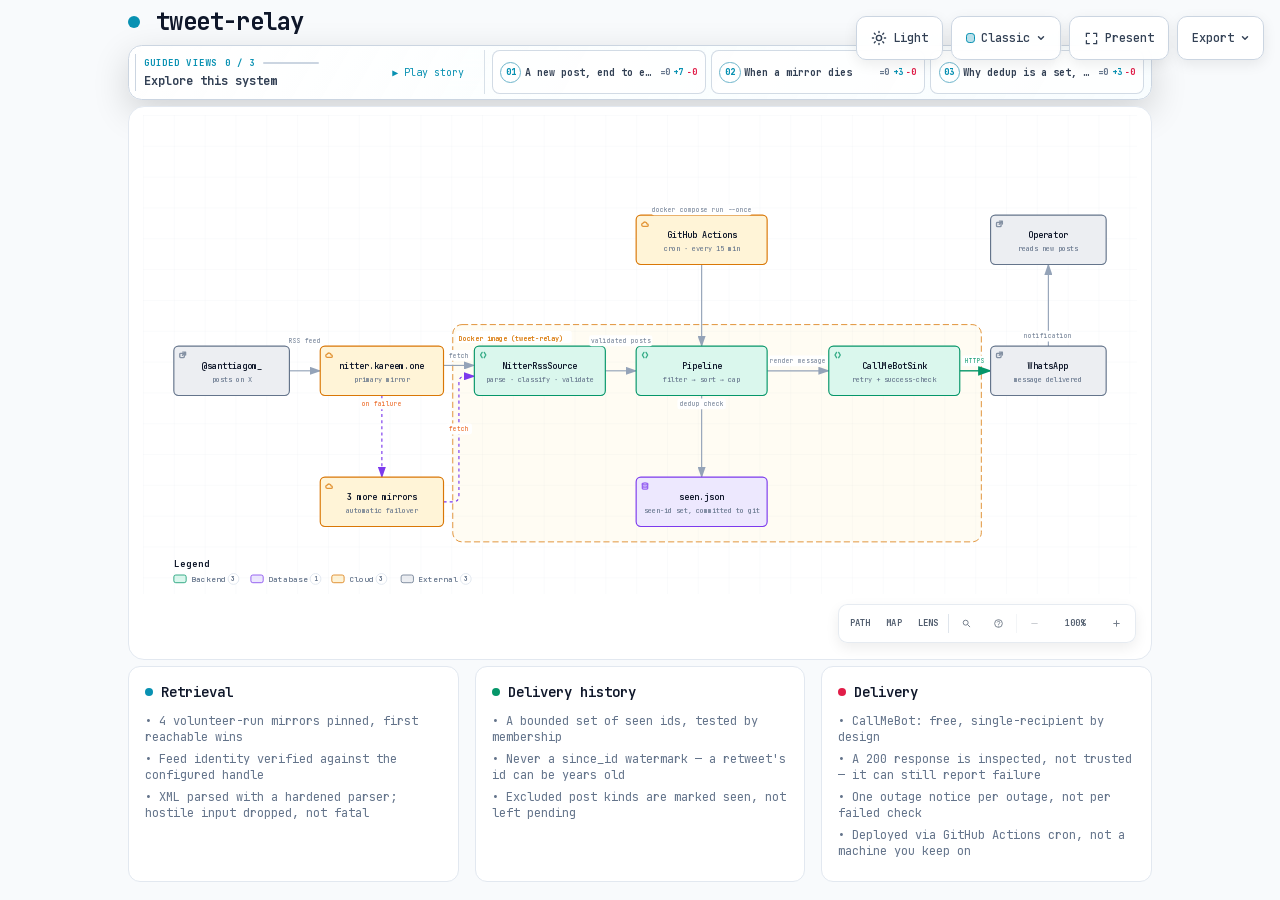
==== commit 78b3371d: "Add GitHub Actions deployment; retire always-on local container Runs the existing Docker image on a " ====
--- a/docs/tweet-relay.architecture.html
+++ b/docs/tweet-relay.architecture.html
@@ -5156,14 +5156,14 @@
         <rect width="100%" height="100%" fill="url(#grid)" />
 
         <!-- Boundaries (behind everything) -->
-        <rect data-graph-role="structural-frame" data-composition-frame-kind="region" data-composition-frame-id="0" data-composition-frame-label="Docker container (tweet-relay)" x="402" y="102" width="686" height="452" rx="12" class="c-region" stroke-width="1"/>
+        <rect data-graph-role="structural-frame" data-composition-frame-kind="region" data-composition-frame-id="0" data-composition-frame-label="Docker image (tweet-relay)" x="402" y="272" width="686" height="282" rx="12" class="c-region" stroke-width="1"/>
 
         <!-- Connection paths (before components for correct z-order) -->
         <path data-edge-from="x_account" data-edge-to="mirror_primary" data-edge-label="RSS feed" data-edge-key="0" data-edge-id="account-to-mirror" data-composition-points="190,332;230,332" d="M 190 332 L 230 332" class="a-default" stroke-width="1.5" marker-end="url(#arrowhead)"/>
         <path data-edge-from="mirror_primary" data-edge-to="mirror_fallback" data-edge-label="on failure" data-edge-key="1" data-edge-id="mirror-failover" data-composition-points="310,364;310,470" d="M 310 364 L 310 470" class="a-dashed" stroke-width="1.5" marker-end="url(#arrowhead-dashed)"/>
         <path data-edge-from="mirror_primary" data-edge-to="source" data-edge-label="fetch" data-edge-key="2" data-edge-id="mirror-fetch" data-composition-points="390,325;430,325" d="M 390 325 L 430 325" class="a-default" stroke-width="1.5" marker-end="url(#arrowhead)"/>
         <path data-edge-from="mirror_fallback" data-edge-to="source" data-edge-label="fetch" data-edge-key="3" data-edge-id="fallback-fetch" data-composition-points="390,502;410,502;410,339;430,339" d="M 390 502 L 402 502 Q 410 502 410 494 L 410 347 Q 410 339 418 339 L 430 339" class="a-dashed" stroke-width="1.5" marker-end="url(#arrowhead-dashed)"/>
-        <path data-edge-from="scheduler" data-edge-to="pipeline" data-edge-label="trigger check" data-edge-key="4" data-edge-id="scheduler-trigger" data-composition-points="725,194;725,300" d="M 725 194 L 725 300" class="a-default" stroke-width="1.5" marker-end="url(#arrowhead)"/>
+        <path data-edge-from="actions" data-edge-to="pipeline" data-edge-label="docker compose run --once" data-edge-key="4" data-edge-id="actions-trigger" data-composition-points="725,194;725,300" d="M 725 194 L 725 300" class="a-default" stroke-width="1.5" marker-end="url(#arrowhead)"/>
         <path data-edge-from="source" data-edge-to="pipeline" data-edge-label="validated posts" data-edge-key="5" data-edge-id="source-to-pipeline" data-composition-points="600,332;640,332" d="M 600 332 L 640 332" class="a-default" stroke-width="1.5" marker-end="url(#arrowhead)"/>
         <path data-edge-from="pipeline" data-edge-to="state" data-edge-label="dedup check" data-edge-key="6" data-edge-id="pipeline-dedup" data-composition-points="725,364;725,470" d="M 725 364 L 725 470" class="a-default" stroke-width="1.5" marker-end="url(#arrowhead)"/>
         <path data-edge-from="pipeline" data-edge-to="sink" data-edge-label="render message" data-edge-key="7" data-edge-id="pipeline-to-sink" data-composition-points="810,332;890,332" d="M 810 332 L 890 332" class="a-default" stroke-width="1.5" marker-end="url(#arrowhead)"/>
@@ -5205,8 +5205,8 @@
         <text data-detail="context" x="310" y="516" class="t-muted" font-size="9" text-anchor="middle">automatic failover</text>
         </g>
 
-        <g id="node-source" data-node-id="source" data-node-label="NitterRssSource" tabindex="0" role="button" aria-label="Focus NitterRssSource, parse · classify · validate, Docker container (tweet-relay)" aria-pressed="false" data-node-kind="backend" data-node-sublabel="parse · classify · validate" data-node-context="Docker container (tweet-relay)">
-          <title>NitterRssSource · parse · classify · validate · Docker container (tweet-relay)</title>
+        <g id="node-source" data-node-id="source" data-node-label="NitterRssSource" tabindex="0" role="button" aria-label="Focus NitterRssSource, parse · classify · validate, Docker image (tweet-relay)" aria-pressed="false" data-node-kind="backend" data-node-sublabel="parse · classify · validate" data-node-context="Docker image (tweet-relay)">
+          <title>NitterRssSource · parse · classify · validate · Docker image (tweet-relay)</title>
           <rect x="430" y="300" width="170" height="64" rx="6" class="c-mask"/>
           <rect x="430" y="300" width="170" height="64" rx="6" class="c-backend" stroke-width="1.5"/>
           <g aria-hidden="true" data-semantic-sigil="backend" class="semantic-sigil s-backend" transform="translate(436 306) scale(0.6875)">
@@ -5216,19 +5216,19 @@
         <text data-detail="context" x="515" y="346" class="t-muted" font-size="9" text-anchor="middle">parse · classify · validate</text>
         </g>
 
-        <g id="node-scheduler" data-node-id="scheduler" data-node-label="Scheduler" tabindex="0" role="button" aria-label="Focus Scheduler, poll every 15 min ± jitter, Docker container (tweet-relay)" aria-pressed="false" data-node-kind="backend" data-node-sublabel="poll every 15 min ± jitter" data-node-context="Docker container (tweet-relay)">
-          <title>Scheduler · poll every 15 min ± jitter · Docker container (tweet-relay)</title>
+        <g id="node-actions" data-node-id="actions" data-node-label="GitHub Actions" tabindex="0" role="button" aria-label="Focus GitHub Actions, cron · every 15 min, Architecture component" aria-pressed="false" data-node-kind="cloud" data-node-sublabel="cron · every 15 min" data-node-context="Architecture component">
+          <title>GitHub Actions · cron · every 15 min · Architecture component</title>
           <rect x="640" y="130" width="170" height="64" rx="6" class="c-mask"/>
-          <rect x="640" y="130" width="170" height="64" rx="6" class="c-backend" stroke-width="1.5"/>
-          <g aria-hidden="true" data-semantic-sigil="backend" class="semantic-sigil s-backend" transform="translate(646 136) scale(0.6875)">
-            <path d="M6 3 3 8l3 5M10 3l3 5-3 5"/>
+          <rect x="640" y="130" width="170" height="64" rx="6" class="c-cloud" stroke-width="1.5"/>
+          <g aria-hidden="true" data-semantic-sigil="cloud" class="semantic-sigil s-cloud" transform="translate(646 136) scale(0.6875)">
+            <path d="M4.3 12.5h7.3a2.4 2.4 0 0 0 .2-4.8 4 4 0 0 0-7.5-1.3A3.1 3.1 0 0 0 4.3 12.5Z"/>
           </g>
-          <text data-node-label="" data-detail-anchor="" x="725" y="160" class="t-primary" font-size="11" font-weight="600" text-anchor="middle">Scheduler</text>
-        <text data-detail="context" x="725" y="176" class="t-muted" font-size="9" text-anchor="middle">poll every 15 min ± jitter</text>
+          <text data-node-label="" data-detail-anchor="" x="725" y="160" class="t-primary" font-size="11" font-weight="600" text-anchor="middle">GitHub Actions</text>
+        <text data-detail="context" x="725" y="176" class="t-muted" font-size="9" text-anchor="middle">cron · every 15 min</text>
         </g>
 
-        <g id="node-pipeline" data-node-id="pipeline" data-node-label="Pipeline" tabindex="0" role="button" aria-label="Focus Pipeline, filter → sort → cap, Docker container (tweet-relay)" aria-pressed="false" data-node-kind="backend" data-node-sublabel="filter → sort → cap" data-node-context="Docker container (tweet-relay)">
-          <title>Pipeline · filter → sort → cap · Docker container (tweet-relay)</title>
+        <g id="node-pipeline" data-node-id="pipeline" data-node-label="Pipeline" tabindex="0" role="button" aria-label="Focus Pipeline, filter → sort → cap, Docker image (tweet-relay)" aria-pressed="false" data-node-kind="backend" data-node-sublabel="filter → sort → cap" data-node-context="Docker image (tweet-relay)">
+          <title>Pipeline · filter → sort → cap · Docker image (tweet-relay)</title>
           <rect x="640" y="300" width="170" height="64" rx="6" class="c-mask"/>
           <rect x="640" y="300" width="170" height="64" rx="6" class="c-backend" stroke-width="1.5"/>
           <g aria-hidden="true" data-semantic-sigil="backend" class="semantic-sigil s-backend" transform="translate(646 306) scale(0.6875)">
@@ -5238,8 +5238,8 @@
         <text data-detail="context" x="725" y="346" class="t-muted" font-size="9" text-anchor="middle">filter → sort → cap</text>
         </g>
 
-        <g id="node-state" data-node-id="state" data-node-label="seen.json" tabindex="0" role="button" aria-label="Focus seen.json, seen-id set, not since_id, Docker container (tweet-relay)" aria-pressed="false" data-node-kind="database" data-node-sublabel="seen-id set, not since_id" data-node-context="Docker container (tweet-relay)">
-          <title>seen.json · seen-id set, not since_id · Docker container (tweet-relay)</title>
+        <g id="node-state" data-node-id="state" data-node-label="seen.json" tabindex="0" role="button" aria-label="Focus seen.json, seen-id set, committed to git, Docker image (tweet-relay)" aria-pressed="false" data-node-kind="database" data-node-sublabel="seen-id set, committed to git" data-node-context="Docker image (tweet-relay)">
+          <title>seen.json · seen-id set, committed to git · Docker image (tweet-relay)</title>
           <rect x="640" y="470" width="170" height="64" rx="6" class="c-mask"/>
           <rect x="640" y="470" width="170" height="64" rx="6" class="c-database" stroke-width="1.5"/>
           <g aria-hidden="true" data-semantic-sigil="database" class="semantic-sigil s-database" transform="translate(646 476) scale(0.6875)">
@@ -5247,11 +5247,11 @@
             <path d="M3 4v8c0 1.1 2.2 2 5 2s5-.9 5-2V4M3 8c0 1.1 2.2 2 5 2s5-.9 5-2"/>
           </g>
           <text data-node-label="" data-detail-anchor="" x="725" y="500" class="t-primary" font-size="11" font-weight="600" text-anchor="middle">seen.json</text>
-        <text data-detail="context" x="725" y="516" class="t-muted" font-size="9" text-anchor="middle">seen-id set, not since_id</text>
+        <text data-detail="context" x="725" y="516" class="t-muted" font-size="9" text-anchor="middle">seen-id set, committed to git</text>
         </g>
 
-        <g id="node-sink" data-node-id="sink" data-node-label="CallMeBotSink" tabindex="0" role="button" aria-label="Focus CallMeBotSink, retry + success-check, Docker container (tweet-relay)" aria-pressed="false" data-node-kind="backend" data-node-sublabel="retry + success-check" data-node-context="Docker container (tweet-relay)">
-          <title>CallMeBotSink · retry + success-check · Docker container (tweet-relay)</title>
+        <g id="node-sink" data-node-id="sink" data-node-label="CallMeBotSink" tabindex="0" role="button" aria-label="Focus CallMeBotSink, retry + success-check, Docker image (tweet-relay)" aria-pressed="false" data-node-kind="backend" data-node-sublabel="retry + success-check" data-node-context="Docker image (tweet-relay)">
+          <title>CallMeBotSink · retry + success-check · Docker image (tweet-relay)</title>
           <rect x="890" y="300" width="170" height="64" rx="6" class="c-mask"/>
           <rect x="890" y="300" width="170" height="64" rx="6" class="c-backend" stroke-width="1.5"/>
           <g aria-hidden="true" data-semantic-sigil="backend" class="semantic-sigil s-backend" transform="translate(896 306) scale(0.6875)">
@@ -5302,9 +5302,9 @@
           <rect x="393" y="400.5" width="34" height="14" rx="3" class="c-mask"/>
           <text x="410" y="410.5" class="t-messagebus" font-size="8" text-anchor="middle">fetch</text>
         </g>
-        <g data-detail="context" data-edge-from="scheduler" data-edge-to="pipeline" data-edge-label="trigger check" data-edge-key="4" data-edge-id="scheduler-trigger">
-          <rect x="688.8" y="116" width="72.4" height="14" rx="3" class="c-mask"/>
-          <text x="725" y="126" class="t-muted" font-size="8" text-anchor="middle">trigger check</text>
+        <g data-detail="context" data-edge-from="actions" data-edge-to="pipeline" data-edge-label="docker compose run --once" data-edge-key="4" data-edge-id="actions-trigger">
+          <rect x="660" y="116" width="130" height="14" rx="3" class="c-mask"/>
+          <text x="725" y="126" class="t-muted" font-size="8" text-anchor="middle">docker compose run --once</text>
         </g>
         <g data-detail="context" data-edge-from="source" data-edge-to="pipeline" data-edge-label="validated posts" data-edge-key="5" data-edge-id="source-to-pipeline">
           <rect x="579" y="286" width="82" height="14" rx="3" class="c-mask"/>
@@ -5328,9 +5328,9 @@
         </g>
 
         <!-- Boundary labels (foreground masks keep routes out of titles) -->
-        <g data-graph-role="structural-frame-label" data-composition-frame-id="0" data-composition-frame-kind="region" data-composition-frame-label="Docker container (tweet-relay)">
-          <rect data-graph-role="structural-frame-label-mask" x="406" y="110" width="172" height="16" rx="3" class="c-mask"/>
-          <text data-boundary-label="" x="410" y="123" class="t-cloud" font-size="9" font-weight="600">Docker container (tweet-relay)</text>
+        <g data-graph-role="structural-frame-label" data-composition-frame-id="0" data-composition-frame-kind="region" data-composition-frame-label="Docker image (tweet-relay)">
+          <rect data-graph-role="structural-frame-label-mask" x="406" y="280" width="150.4" height="16" rx="3" class="c-mask"/>
+          <text data-boundary-label="" x="410" y="293" class="t-cloud" font-size="9" font-weight="600">Docker image (tweet-relay)</text>
         </g>
 
         <!-- Legend -->
@@ -5572,6 +5572,7 @@
           <li>&bull; CallMeBot: free, single-recipient by design</li>
           <li>&bull; A 200 response is inspected, not trusted — it can still report failure</li>
           <li>&bull; One outage notice per outage, not per failed check</li>
+          <li>&bull; Deployed via GitHub Actions cron, not a machine you keep on</li>
         </ul>
       </div>
     </div>
